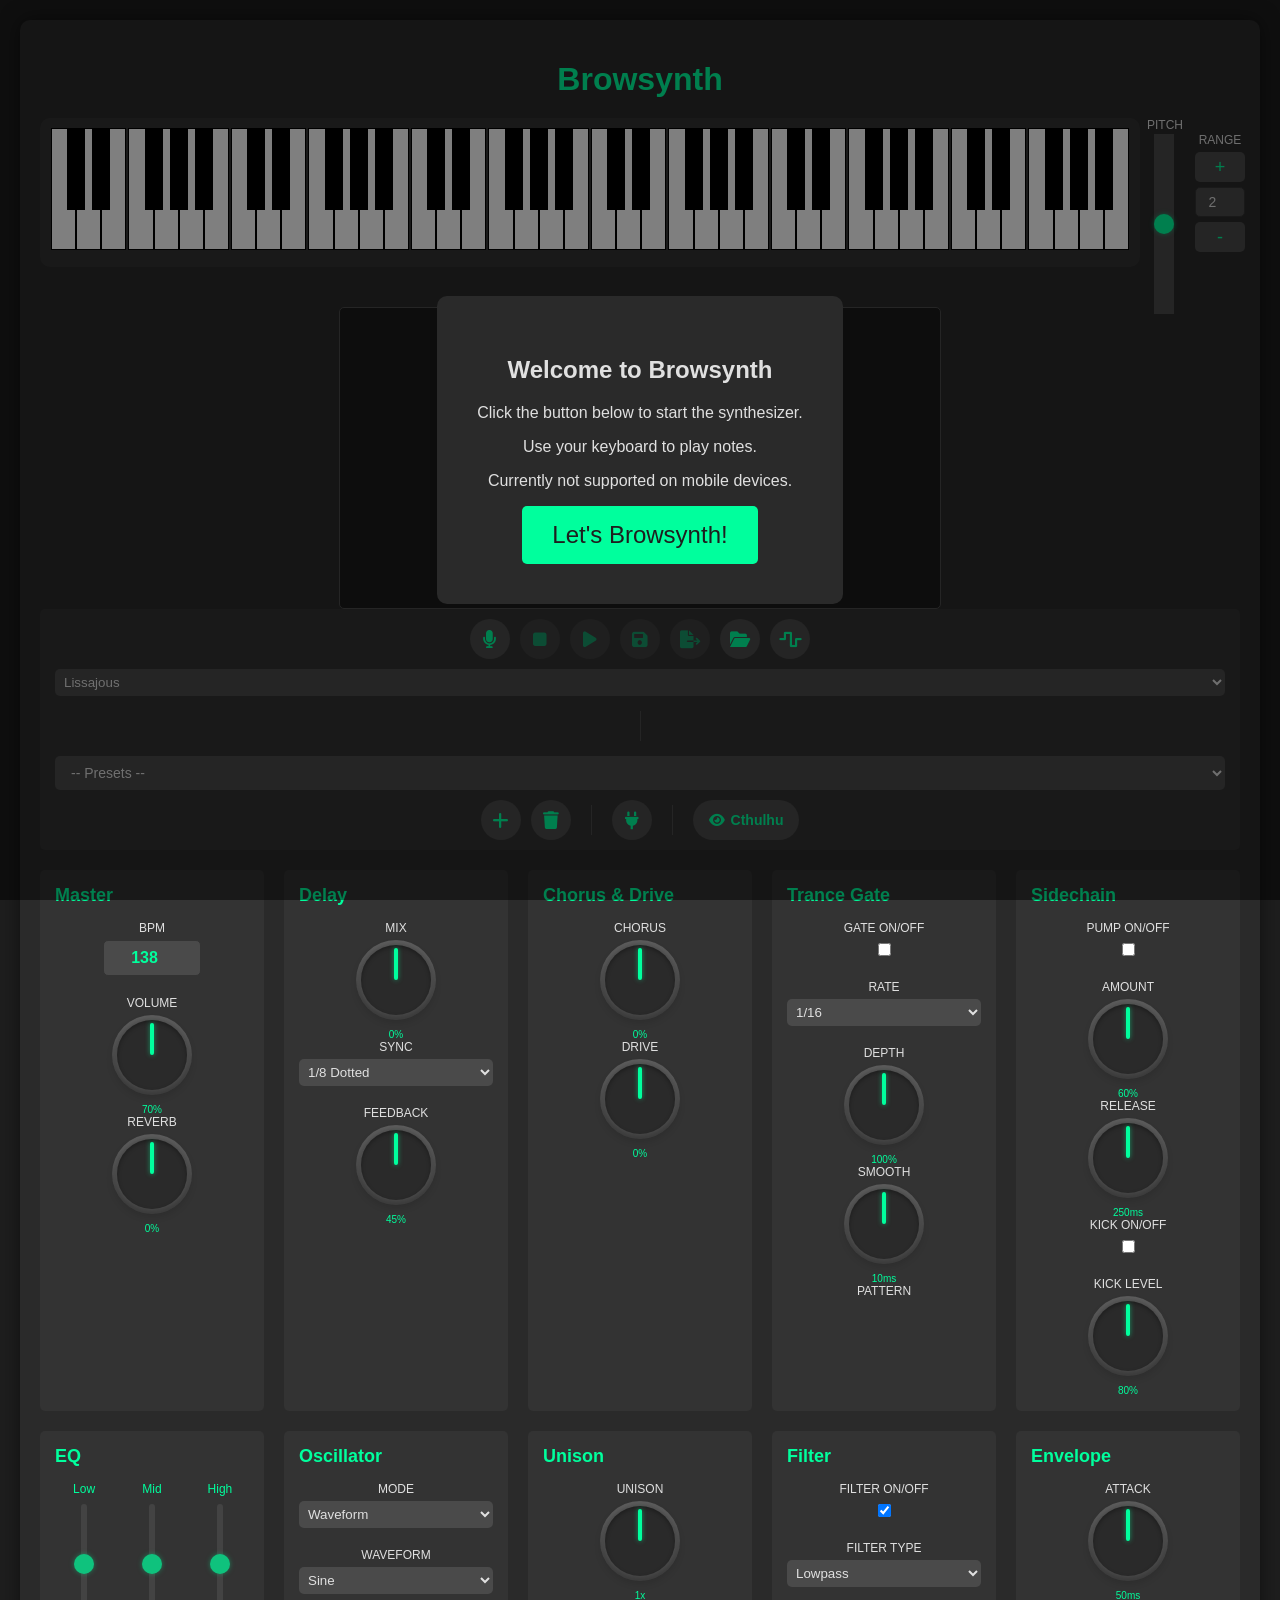
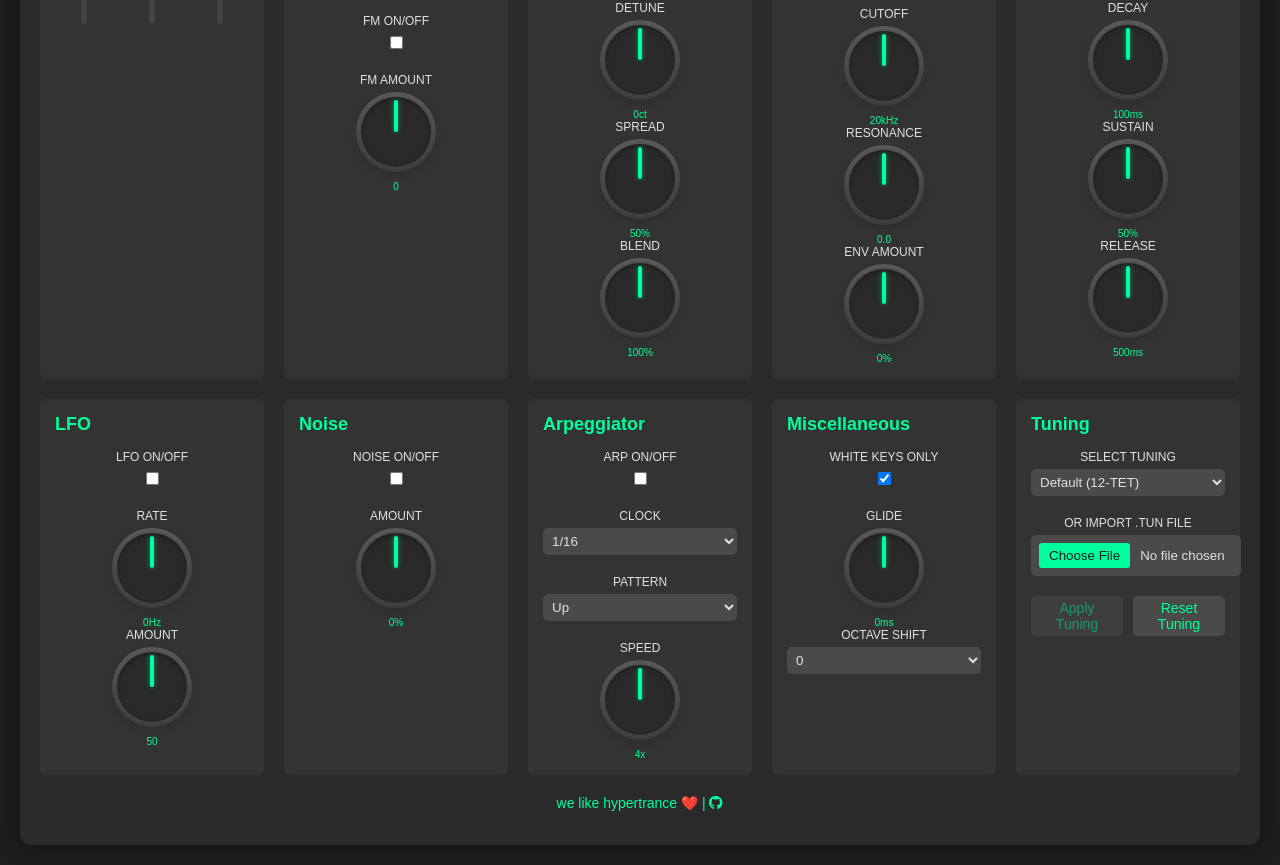
==== index.html @ 675e202a "Remove the HT hypertrance preset bank They didn't land — back to the 15 core presets.  Co-Authored-B" ====
<!DOCTYPE html>
<html lang="en">

<head>
    <meta charset="UTF-8">
    <meta name="viewport" content="width=device-width, initial-scale=1.0, maximum-scale=1.0, user-scalable=no">
    <link rel="stylesheet" href="https://cdnjs.cloudflare.com/ajax/libs/font-awesome/6.0.0/css/all.min.css">
    <link rel="stylesheet" href="style.css">
    <title>Browsynth</title>
</head>

<body>
    <div id="startModal" class="modal">
        <div class="modal-content">
            <h2>Welcome to Browsynth</h2>
            <p>Click the button below to start the synthesizer.</p>
            <p>Use your keyboard to play notes.</p>
            <p>Currently not supported on mobile devices.</p>
            <button id="startButton">Let's Browsynth!</button>
        </div>
    </div>

    <!-- Wavetable Editor Modal -->
    <div id="wavetableModal" class="modal" style="display: none;">
        <div class="wavetable-modal-content">
            <div class="wavetable-header">
                <h2>Wavetable Editor</h2>
                <button id="closeWavetableEditor" class="close-btn"><i class="fas fa-times"></i></button>
            </div>
            <div class="wavetable-main">
                <div class="wavetable-3d-container">
                    <canvas id="wavetable3D"></canvas>
                    <div class="wavetable-3d-controls">
                        <label>Rotate: <input type="range" id="wt3dRotateX" min="-90" max="90" value="-30"></label>
                        <label>Zoom: <input type="range" id="wt3dZoom" min="0.5" max="3" step="0.1" value="1.5"></label>
                    </div>
                </div>
                <div class="wavetable-2d-container">
                    <div class="wavetable-2d-header">
                        <span>Frame: <span id="currentFrameNum">1</span> / <span id="totalFrames">8</span></span>
                        <div class="frame-nav">
                            <button id="prevFrame" class="frame-btn"><i class="fas fa-chevron-left"></i></button>
                            <button id="nextFrame" class="frame-btn"><i class="fas fa-chevron-right"></i></button>
                            <button id="addFrame" class="frame-btn" title="Add Frame"><i class="fas fa-plus"></i></button>
                            <button id="deleteFrame" class="frame-btn" title="Delete Frame"><i class="fas fa-trash"></i></button>
                        </div>
                    </div>
                    <canvas id="wavetable2D"></canvas>
                    <div class="wavetable-tools">
                        <button id="toolDraw" class="tool-btn active" title="Draw"><i class="fas fa-pencil-alt"></i></button>
                        <button id="toolLine" class="tool-btn" title="Line"><i class="fas fa-minus"></i></button>
                        <button id="toolSmooth" class="tool-btn" title="Smooth"><i class="fas fa-water"></i></button>
                        <button id="toolNormalize" class="tool-btn" title="Normalize"><i class="fas fa-expand-arrows-alt"></i></button>
                        <span class="tool-separator"></span>
                        <select id="presetWaveform">
                            <option value="">Load Shape...</option>
                            <option value="sine">Sine</option>
                            <option value="triangle">Triangle</option>
                            <option value="sawtooth">Sawtooth</option>
                            <option value="square">Square</option>
                            <option value="pulse25">Pulse 25%</option>
                            <option value="pulse10">Pulse 10%</option>
                            <option value="random">Random</option>
                            <option value="clear">Clear</option>
                        </select>
                    </div>
                </div>
            </div>
            <div class="wavetable-footer">
                <select id="wavetablePresets">
                    <option value="">Load Wavetable...</option>
                    <option value="basic">Basic Shapes</option>
                    <option value="pwm">PWM Sweep</option>
                    <option value="formant">Formant</option>
                    <option value="digital">Digital</option>
                    <option value="analog">Analog</option>
                    <option value="vocal">Vocal</option>
                </select>
                <button id="applyWavetable" class="apply-btn">Apply</button>
            </div>
        </div>
    </div>
    <!-- Cthulhu Modal: Step Arp -->
    <div id="cthulhuModal" class="modal" style="display: none;">
        <div class="cthulhu-modal-content">
            <div class="cthulhu-header">
                <h2><i class="fa-solid fa-eye"></i> Cthulhu <span class="cthulhu-tagline">step arpeggiator</span></h2>
                <div class="cthulhu-master">
                    <label class="cthulhu-toggle cthulhu-toggle-big">
                        <input type="checkbox" id="cthulhuEnable">
                        <span>On</span>
                    </label>
                    <button id="closeCthulhu" class="close-btn"><i class="fas fa-times"></i></button>
                </div>
            </div>

            <div class="cthulhu-toolbar">
                <label class="cthulhu-toggle">
                    <input type="checkbox" id="cthulhuArpLatch">
                    <span>Latch</span>
                </label>
                <label>BPM
                    <input type="number" id="cthulhuArpBpm" min="40" max="300" value="138" class="cthulhu-num">
                </label>
                <label>Rate
                    <select id="cthulhuArpRate">
                        <option value="1/4">1/4</option>
                        <option value="1/8">1/8</option>
                        <option value="1/16" selected>1/16</option>
                        <option value="1/32">1/32</option>
                        <option value="1/8T">1/8T</option>
                        <option value="1/16T">1/16T</option>
                    </select>
                </label>
                <label>Steps
                    <input type="number" id="cthulhuArpLength" min="1" max="16" value="16" class="cthulhu-num">
                </label>
                <label>Swing <span id="cthulhuArpSwingVal">0%</span>
                    <input type="range" id="cthulhuArpSwing" min="0" max="50" step="1" value="0" class="cthulhu-slider">
                </label>
                <label>Strum <span id="cthulhuArpStrumVal">0ms</span>
                    <input type="range" id="cthulhuArpStrum" min="-150" max="150" step="1" value="0" class="cthulhu-slider">
                </label>
                <span class="cthulhu-toolbar-spacer"></span>
                <div class="cthulhu-held" title="Notes currently in the held chord (what the arp is playing)">
                    <span class="cthulhu-held-label">HELD</span>
                    <span class="cthulhu-held-display" id="cthulhuHeldDisplay">—</span>
                </div>
                <button class="cthulhu-btn cthulhu-pat-btn" data-pat="up">Up</button>
                <button class="cthulhu-btn cthulhu-pat-btn" data-pat="clear">Clear</button>
                <button class="cthulhu-btn cthulhu-btn-warn" id="cthulhuPanic" title="Stop all sound &amp; release everything">Panic</button>
            </div>

            <div class="cthulhu-stage">
                <div class="cthulhu-tone-grid-wrap">
                    <div class="cthulhu-tone-axis" id="cthulhuToneAxis"></div>
                    <div class="cthulhu-tone-grid" id="cthulhuToneGrid"></div>
                </div>
                <div class="cthulhu-step-numbers-row">
                    <span class="cthulhu-param-label">STEP</span>
                    <div class="cthulhu-step-numbers" id="cthulhuStepNumbers"></div>
                </div>
                <div class="cthulhu-param-row">
                    <span class="cthulhu-param-label" title="Octave shift per step (-2..+2). Scroll to change.">OCT</span>
                    <div class="cthulhu-param-cells" id="cthulhuOctRow"></div>
                </div>
                <div class="cthulhu-param-row">
                    <span class="cthulhu-param-label" title="Velocity per step (0..1). Scroll or drag to change.">VEL</span>
                    <div class="cthulhu-param-cells" id="cthulhuVelRow"></div>
                </div>
                <div class="cthulhu-param-row">
                    <span class="cthulhu-param-label" title="Gate length as fraction of the step (5%..100%). Scroll or drag to change.">GATE</span>
                    <div class="cthulhu-param-cells" id="cthulhuGateRow"></div>
                </div>
            </div>

            <div class="cthulhu-help">
                <small>Click cells in the grid to set which chord-tone plays on each step (1 = lowest held note). Click again to remove. Multiple cells in one column = multiple notes at once. Scroll over <kbd>OCT</kbd>/<kbd>VEL</kbd>/<kbd>GATE</kbd> cells to change. <kbd>?</kbd> row plays a random held tone.</small>
            </div>
        </div>
    </div>

    <div id="synth-container">
        <h1>Browsynth</h1>
        <div id="synth-content">
            <div id="piano-and-pitch-bend">
                <div id="piano"></div>
                <div class="pitch-bend-container">
                    <div class="control">
                        <label for="pitchBendWheel">Pitch</label>
                        <div class="vertical-slider-container">
                            <input type="range" id="pitchBendWheel" min="-1" max="1" step="0.01" value="0"
                                class="vertical-slider">
                        </div>
                    </div>
                    <div class="control">
                        <label for="pitchBendRange">Range</label>
                        <div class="range-control">
                            <button id="incrementRange" class="range-button">+</button>
                            <div class="range-value-container">
                                <input type="number" id="pitchBendRange" min="1" max="24" value="2" class="hidden-input"
                                    readonly>
                            </div>
                            <button id="decrementRange" class="range-button">-</button>
                        </div>
                    </div>
                </div>
            </div>
        </div>
        <canvas id="visualizer"></canvas>
        <div id="recorder-controls">
            <button id="recordButton" class="control-button" title="Record">
                <i class="fas fa-microphone"></i>
            </button>
            <button id="stopButton" class="control-button" disabled title="Stop">
                <i class="fas fa-stop"></i>
            </button>
            <button id="playButton" class="control-button" disabled title="Play">
                <i class="fas fa-play"></i>
            </button>
            <button id="saveButton" class="control-button" disabled title="Save">
                <i class="fas fa-save"></i>
            </button>
            <button id="exportWavButton" class="control-button" disabled title="Export WAV">
                <i class="fas fa-file-export"></i>
            </button>
            <button id="loadButton" class="control-button" title="Load">
                <i class="fas fa-folder-open"></i>
            </button>
            <button id="toggleVisualizer" class="control-button" title="Show/Hide Visualizer">
                <i class="fa-solid fa-wave-square"></i>
            </button>
            <select id="visualizerMode" title="Visualizer Mode">
                <option value="lissajous">Lissajous</option>
                <option value="oscilloscope">Oscilloscope</option>
            </select>
            <span class="control-separator"></span>
            <select id="presetSelect" title="Load Preset">
                <option value="">-- Presets --</option>
            </select>
            <button id="savePresetButton" class="control-button" title="Save Preset">
                <i class="fas fa-plus"></i>
            </button>
            <button id="deletePresetButton" class="control-button" title="Delete Preset">
                <i class="fas fa-trash"></i>
            </button>
            <span class="control-separator"></span>
            <button id="midiEnableButton" class="control-button" title="Enable MIDI Input">
                <i class="fas fa-plug"></i>
            </button>
            <span class="control-separator"></span>
            <button id="cthulhuButton" class="control-button cthulhu-trigger-btn" title="Cthulhu (Chord Mode &amp; Step Arp)">
                <i class="fas fa-eye"></i> <span>Cthulhu</span>
            </button>
        </div>
        <div id="controls">
            <div class="control-group">
                <h2>Master</h2>
                <div class="control">
                    <label for="globalBpm">BPM</label>
                    <input type="number" id="globalBpm" min="40" max="300" value="138" class="bpm-input">
                </div>
                <div class="control">
                    <label for="masterVolume">Volume</label>
                    <div class="circular-control" data-unit="%">
                        <input type="range" id="masterVolume" min="0" max="1" step="0.01" value="0.7">
                        <span class="knob-value">70%</span>
                    </div>
                </div>
                <div class="control">
                    <label for="masterReverb">Reverb</label>
                    <div class="circular-control" data-unit="%">
                        <input type="range" id="masterReverb" min="0" max="1" step="0.01" value="0">
                        <span class="knob-value">0%</span>
                    </div>
                </div>
            </div>
            <div class="control-group">
                <h2>Delay</h2>
                <div class="control">
                    <label for="masterDelay">Mix</label>
                    <div class="circular-control" data-unit="%">
                        <input type="range" id="masterDelay" min="0" max="1" step="0.01" value="0">
                        <span class="knob-value">0%</span>
                    </div>
                </div>
                <div class="control">
                    <label for="delayDivision">Sync</label>
                    <select id="delayDivision">
                        <option value="1/4">1/4</option>
                        <option value="1/8">1/8</option>
                        <option value="1/8D" selected>1/8 Dotted</option>
                        <option value="1/8T">1/8 Triplet</option>
                        <option value="1/16">1/16</option>
                        <option value="1/16D">1/16 Dotted</option>
                        <option value="1/16T">1/16 Triplet</option>
                    </select>
                </div>
                <div class="control">
                    <label for="delayFeedback">Feedback</label>
                    <div class="circular-control" data-unit="%">
                        <input type="range" id="delayFeedback" min="0" max="0.85" step="0.01" value="0.45">
                        <span class="knob-value">45%</span>
                    </div>
                </div>
            </div>
            <div class="control-group">
                <h2>Chorus &amp; Drive</h2>
                <div class="control">
                    <label for="chorusAmount">Chorus</label>
                    <div class="circular-control" data-unit="%">
                        <input type="range" id="chorusAmount" min="0" max="1" step="0.01" value="0">
                        <span class="knob-value">0%</span>
                    </div>
                </div>
                <div class="control">
                    <label for="driveAmount">Drive</label>
                    <div class="circular-control" data-unit="%">
                        <input type="range" id="driveAmount" min="0" max="1" step="0.01" value="0">
                        <span class="knob-value">0%</span>
                    </div>
                </div>
            </div>
            <div class="control-group">
                <h2>Trance Gate</h2>
                <div class="control">
                    <label for="gateToggle">Gate On/Off</label>
                    <input type="checkbox" id="gateToggle">
                </div>
                <div class="control">
                    <label for="gateRate">Rate</label>
                    <select id="gateRate">
                        <option value="1/8">1/8</option>
                        <option value="1/16" selected>1/16</option>
                        <option value="1/32">1/32</option>
                    </select>
                </div>
                <div class="control">
                    <label for="gateDepth">Depth</label>
                    <div class="circular-control" data-unit="%">
                        <input type="range" id="gateDepth" min="0" max="1" step="0.01" value="1">
                        <span class="knob-value">100%</span>
                    </div>
                </div>
                <div class="control">
                    <label for="gateSmooth">Smooth</label>
                    <div class="circular-control" data-unit="s" data-format="time">
                        <input type="range" id="gateSmooth" min="0.001" max="0.05" step="0.001" value="0.01">
                        <span class="knob-value">10ms</span>
                    </div>
                </div>
                <div class="control">
                    <label>Pattern</label>
                    <div class="gate-pattern" id="gatePattern"></div>
                </div>
            </div>
            <div class="control-group">
                <h2>Sidechain</h2>
                <div class="control">
                    <label for="sidechainToggle">Pump On/Off</label>
                    <input type="checkbox" id="sidechainToggle">
                </div>
                <div class="control">
                    <label for="sidechainAmount">Amount</label>
                    <div class="circular-control" data-unit="%">
                        <input type="range" id="sidechainAmount" min="0" max="1" step="0.01" value="0.6">
                        <span class="knob-value">60%</span>
                    </div>
                </div>
                <div class="control">
                    <label for="sidechainRelease">Release</label>
                    <div class="circular-control" data-unit="s" data-format="time">
                        <input type="range" id="sidechainRelease" min="0.05" max="0.6" step="0.01" value="0.25">
                        <span class="knob-value">250ms</span>
                    </div>
                </div>
                <div class="control">
                    <label for="kickToggle">Kick On/Off</label>
                    <input type="checkbox" id="kickToggle">
                </div>
                <div class="control">
                    <label for="kickLevel">Kick Level</label>
                    <div class="circular-control" data-unit="%">
                        <input type="range" id="kickLevel" min="0" max="1" step="0.01" value="0.8">
                        <span class="knob-value">80%</span>
                    </div>
                </div>
            </div>
            <div class="control-group eq-group">
                <h2>EQ</h2>
                <div class="eq-controls">
                    <div class="eq-control">
                        <label for="masterLowEQ">Low</label>
                        <input type="range" id="masterLowEQ" min="-12" max="12" step="0.1" value="0" class="eq-slider">
                    </div>
                    <div class="eq-control">
                        <label for="masterMidEQ">Mid</label>
                        <input type="range" id="masterMidEQ" min="-12" max="12" step="0.1" value="0" class="eq-slider">
                    </div>
                    <div class="eq-control">
                        <label for="masterHighEQ">High</label>
                        <input type="range" id="masterHighEQ" min="-12" max="12" step="0.1" value="0" class="eq-slider">
                    </div>
                </div>
            </div>
            <div class="control-group">
                <h2>Oscillator</h2>
                <div class="control">
                    <label for="synthMode">Mode</label>
                    <select id="synthMode">
                        <option value="waveform">Waveform</option>
                        <option value="wavetable">Wavetable</option>
                        <option value="piano">Toy Piano</option>
                    </select>
                </div>
                <div class="control" id="waveformControl">
                    <label for="waveform">Waveform</label>
                    <select id="waveform">
                        <option value="sine">Sine</option>
                        <option value="square">Square</option>
                        <option value="sawtooth">Sawtooth</option>
                        <option value="triangle">Triangle</option>
                    </select>
                </div>
                <div class="control" id="wavetableControls" style="display: none;">
                    <label>Wavetable</label>
                    <button id="openWavetableEditor" class="wavetable-edit-btn">
                        <i class="fas fa-wave-square"></i> Edit
                    </button>
                    <div class="control" style="margin-top: 10px;">
                        <label for="wavetablePosition">Position</label>
                        <div class="circular-control" data-unit="%">
                            <input type="range" id="wavetablePosition" min="0" max="1" step="0.001" value="0">
                            <span class="knob-value">0%</span>
                        </div>
                    </div>
                </div>
                <div class="control">
                    <label for="fmToggle">FM On/Off</label>
                    <input type="checkbox" id="fmToggle">
                </div>
                <div class="control">
                    <label for="fmAmount">FM Amount</label>
                    <div class="circular-control" data-unit="">
                        <input type="range" id="fmAmount" min="0" max="1000" step="1" value="0">
                        <span class="knob-value">0</span>
                    </div>
                </div>
            </div>
            <div class="control-group">
                <h2>Unison</h2>
                <div class="control">
                    <label for="unison">Unison</label>
                    <div class="circular-control" data-unit="x">
                        <input type="range" id="unison" min="1" max="8" step="1" value="1">
                        <span class="knob-value">1x</span>
                    </div>
                </div>
                <div class="control">
                    <label for="detune">Detune</label>
                    <div class="circular-control" data-unit="ct">
                        <input type="range" id="detune" min="0" max="100" step="1" value="0">
                        <span class="knob-value">0ct</span>
                    </div>
                </div>
                <div class="control">
                    <label for="stereoSpread">Spread</label>
                    <div class="circular-control" data-unit="%">
                        <input type="range" id="stereoSpread" min="0" max="1" step="0.01" value="0.5">
                        <span class="knob-value">50%</span>
                    </div>
                </div>
                <div class="control">
                    <label for="unisonBlend">Blend</label>
                    <div class="circular-control" data-unit="%">
                        <input type="range" id="unisonBlend" min="0" max="1" step="0.01" value="1">
                        <span class="knob-value">100%</span>
                    </div>
                </div>
            </div>
            <div class="control-group">
                <h2>Filter</h2>
                <div class="control">
                    <label for="filterToggle">Filter On/Off</label>
                    <input type="checkbox" id="filterToggle" checked>
                </div>
                <div class="control">
                    <label for="filterType">Filter Type</label>
                    <select id="filterType">
                        <option value="lowpass">Lowpass</option>
                        <option value="highpass">Highpass</option>
                        <option value="bandpass">Bandpass</option>
                    </select>
                </div>
                <div class="control">
                    <label for="filterCutoff">Cutoff</label>
                    <div class="circular-control" data-unit="Hz" data-format="freq">
                        <input type="range" id="filterCutoff" min="20" max="20000" step="1" value="20000">
                        <span class="knob-value">20kHz</span>
                    </div>
                </div>
                <div class="control">
                    <label for="filterResonance">Resonance</label>
                    <div class="circular-control" data-unit="">
                        <input type="range" id="filterResonance" min="0" max="20" step="0.1" value="0">
                        <span class="knob-value">0.0</span>
                    </div>
                </div>
                <div class="control">
                    <label for="filterEnvAmount">Env Amount</label>
                    <div class="circular-control" data-unit="%">
                        <input type="range" id="filterEnvAmount" min="0" max="1" step="0.01" value="0">
                        <span class="knob-value">0%</span>
                    </div>
                </div>
            </div>
            <div class="control-group">
                <h2>Envelope</h2>
                <div class="control">
                    <label for="attack">Attack</label>
                    <div class="circular-control" data-unit="s" data-format="time">
                        <input type="range" id="attack" min="0" max="2" step="0.01" value="0.05">
                        <span class="knob-value">50ms</span>
                    </div>
                </div>
                <div class="control">
                    <label for="decay">Decay</label>
                    <div class="circular-control" data-unit="s" data-format="time">
                        <input type="range" id="decay" min="0" max="2" step="0.01" value="0.1">
                        <span class="knob-value">100ms</span>
                    </div>
                </div>
                <div class="control">
                    <label for="sustain">Sustain</label>
                    <div class="circular-control" data-unit="%">
                        <input type="range" id="sustain" min="0" max="1" step="0.01" value="0.5">
                        <span class="knob-value">50%</span>
                    </div>
                </div>
                <div class="control">
                    <label for="release">Release</label>
                    <div class="circular-control" data-unit="s" data-format="time">
                        <input type="range" id="release" min="0" max="5" step="0.01" value="0.5">
                        <span class="knob-value">500ms</span>
                    </div>
                </div>
            </div>
            <div class="control-group">
                <h2>LFO</h2>
                <div class="control">
                    <label for="lfoToggle">LFO On/Off</label>
                    <input type="checkbox" id="lfoToggle">
                </div>
                <div class="control">
                    <label for="lfoRate">Rate</label>
                    <div class="circular-control" data-unit="Hz">
                        <input type="range" id="lfoRate" min="0" max="20" step="0.1" value="0">
                        <span class="knob-value">0Hz</span>
                    </div>
                </div>
                <div class="control">
                    <label for="lfoAmount">Amount</label>
                    <div class="circular-control" data-unit="">
                        <input type="range" id="lfoAmount" min="0" max="1000" step="1" value="50">
                        <span class="knob-value">50</span>
                    </div>
                </div>
            </div>
            <div class="control-group">
                <h2>Noise</h2>
                <div class="control">
                    <label for="noiseToggle">Noise On/Off</label>
                    <input type="checkbox" id="noiseToggle">
                </div>
                <div class="control">
                    <label for="noiseAmount">Amount</label>
                    <div class="circular-control" data-unit="%">
                        <input type="range" id="noiseAmount" min="0" max="1" step="0.01" value="0">
                        <span class="knob-value">0%</span>
                    </div>
                </div>
            </div>
            <div class="control-group">
                <h2>Arpeggiator</h2>
                <div class="control">
                    <label for="arpToggle">Arp On/Off</label>
                    <input type="checkbox" id="arpToggle">
                </div>
                <div class="control">
                    <label for="arpClock">Clock</label>
                    <select id="arpClock">
                        <option value="1">1/1</option>
                        <option value="2">1/2</option>
                        <option value="4">1/4</option>
                        <option value="8">1/8</option>
                        <option value="16" selected>1/16</option>
                        <option value="32">1/32</option>
                        <option value="64">1/64</option>
                    </select>
                </div>
                <div class="control">
                    <label for="arpPattern">Pattern</label>
                    <select id="arpPattern">
                        <option value="up">Up</option>
                        <option value="down">Down</option>
                        <option value="upDown">Up-Down</option>
                        <option value="random">Random</option>
                    </select>
                </div>
                <div class="control">
                    <label for="arpSpeed">Speed</label>
                    <div class="circular-control" data-unit="x">
                        <input type="range" id="arpSpeed" min="1" max="8" step="1" value="4">
                        <span class="knob-value">4x</span>
                    </div>
                </div>
            </div>
            <div class="control-group">
                <h2>Miscellaneous</h2>
                <div class="control">
                    <label for="whiteKeysOnlyToggle">White Keys Only</label>
                    <input type="checkbox" id="whiteKeysOnlyToggle" checked>
                </div>
                <div class="control">
                    <label for="glideTime">Glide</label>
                    <div class="circular-control" data-unit="s" data-format="time">
                        <input type="range" id="glideTime" min="0" max="0.5" step="0.005" value="0">
                        <span class="knob-value">0ms</span>
                    </div>
                </div>
                <div class="control">
                    <label for="octaveShift">Octave Shift</label>
                    <select id="octaveShift">
                        <option value="-1">-1</option>
                        <option value="0" selected>0</option>
                        <option value="1">+1</option>
                    </select>
                </div>
            </div>
            <div class="control-group">
                <h2>Tuning</h2>
                <div class="control">
                    <label for="tuningPreset">Select Tuning</label>
                    <select id="tuningPreset">
                        <option value="">Default (12-TET)</option>
                        <option value="13-tone">13-Tone Scale</option>
                        <option value="17-tone">17-Tone Scale ❤️</option>
                        <option value="24-tone">24-Tone Scale</option>
                    </select>
                </div>
                <div class="control">
                    <label for="tuningFile">Or import .tun file</label>
                    <input type="file" id="tuningFile" accept=".tun">
                </div>
                <div class="control">
                    <div class="tuning-buttons">
                        <button id="applyTuning" class="control-button" disabled>Apply Tuning</button>
                        <button id="resetTuning" class="control-button">Reset Tuning</button>
                    </div>
                </div>
            </div>
        </div>
        <p id="footer">we like <a href="https://hypertrance.eu/" target="_blank"
                rel="noopener noreferrer">hypertrance</a> ❤️ | <a href="https://github.com/yusufgurdogan/browsynth" target="_blank" rel="noopener noreferrer"><i class="fab fa-github"></i></a></p>
    </div>
    <script>
        let loadedTuningContent = null;

        // Synth configuration object
        const SynthConfig = {
            notes: ['C', 'C#', 'D', 'D#', 'E', 'F', 'F#', 'G', 'G#', 'A', 'A#', 'B'],
            whiteNotes: ['C', 'D', 'E', 'F', 'G', 'A', 'B'],
            blackNotes: ['C#', 'D#', 'F#', 'G#', 'A#'],
            keyboardMap: {
                // Existing mappings
                'z': 'C3', 'x': 'D3', 'c': 'E3', 'v': 'F3', 'b': 'G3', 'n': 'A3', 'm': 'B3',
                'q': 'C4', 'w': 'D4', 'e': 'E4', 'r': 'F4', 't': 'G4', 'y': 'A4', 'u': 'B4',
                'i': 'C5', 'o': 'D5', 'p': 'E5', '[': 'F5', ']': 'G5',
                's': 'C#3', 'd': 'D#3', 'g': 'F#3', 'h': 'G#3', 'j': 'A#3',
                '2': 'C#4', '3': 'D#4', '5': 'F#4', '6': 'G#4', '7': 'A#4',
                '9': 'C#5', '0': 'D#5', '=': 'F#5',
                ',': 'C4', '.': 'D4', '/': 'E4',
                'a': 'A3', 'k': 'B3', 'l': 'C4', ';': 'D4', "'": 'E4',
                'ı': 'C5', 'ğ': 'F5', 'ü': 'G5',
                'ö': 'C4', 'ç': 'D4',

                'numpad0': 'G3', 'numpadinsert': 'G3',
                'numpaddelete': 'A3', 'numpad,': 'A3',
                'numpadenter': 'B3',
                'numpad1': 'C4', 'numpadend': 'C4',
                'numpad2': 'D4', 'numpadarrowdown': 'D4',
                'numpad3': 'E4', 'numpadpagedown': 'E4',
                'numpad4': 'F4', 'numpadarrowleft': 'F4',
                'numpad5': 'G4', 'numpadclear': 'G4',
                'numpad6': 'A4', 'numpadarrowright': 'A4',
                'numpad7': 'B4', 'numpadhome': 'B4',
                'numpad8': 'C5', 'numpadarrowup': 'C5',
                'numpad9': 'D5', 'numpadpageup': 'D5',
                'numpad+': 'E5',
                'numpad': 'F5',
                'numpad/': 'G5',
                'numpad*': 'A5', 'numpad-': 'A4',

                'arrowup': 'F3',
                'arrowright': 'E3',
                'arrowdown': 'D3',
                'arrowleft': 'C3'
            },
            whiteKeysOnlyMap: {
                'z': 'C3', 'x': 'D3', 'c': 'E3', 'v': 'F3', 'b': 'G3', 'n': 'A3', 'm': 'B3', ',': 'C4', 'ö': 'C4', '.': 'D4', 'ç': 'D4', '/': 'E4',
                'a': 'C4', 's': 'D4', 'd': 'E4', 'f': 'F4', 'g': 'G4', 'h': 'A4', 'j': 'B4', 'k': 'C5', 'l': 'D5', ';': 'E5', 'ş': 'E5', "'": 'F5', 'i': 'F5',
                'q': 'C5', 'w': 'D5', 'e': 'E5', 'r': 'F5', 't': 'G5', 'y': 'A5', 'u': 'B5', 'ı': 'C6', 'o': 'D6', 'p': 'E6', '[': 'F6', 'ğ': 'F6', ']': 'G6', 'ü': 'G6',
                '1': 'C6', '2': 'D6', '3': 'E6', '4': 'F6', '5': 'G6', '6': 'A6', '7': 'B6', '8': 'C7', '9': 'D7', '0': 'E7', '*': 'F7', '=': 'G7', '-': 'G7',

                'numpad0': 'G3', 'numpadinsert': 'G3',
                'numpaddelete': 'A3', 'numpad,': 'A3',
                'numpadenter': 'B3',
                'numpad1': 'C4', 'numpadend': 'C4',
                'numpad2': 'D4', 'numpadarrowdown': 'D4',
                'numpad3': 'E4', 'numpadpagedown': 'E4',
                'numpad4': 'F4', 'numpadarrowleft': 'F4',
                'numpad5': 'G4', 'numpadclear': 'G4',
                'numpad6': 'A4', 'numpadarrowright': 'A4',
                'numpad7': 'B4', 'numpadhome': 'B4',
                'numpad8': 'C5', 'numpadarrowup': 'C5',
                'numpad9': 'D5', 'numpadpageup': 'D5',
                'numpad+': 'E5',
                'numpad': 'F5',
                'numpad/': 'G5',
                'numpad*': 'A5', 'numpad-': 'A4',

                'arrowup': 'F3',
                'arrowright': 'E3',
                'arrowdown': 'D3',
                'arrowleft': 'C3'
            },
            maxPolyphony: 8,
        };

        function applyOctaveShift(note) {
            const shift = SynthState.octaveShift || 0;
            if (!shift || !note) return note;
            const match = /^([A-G]#?)(-?\d+)$/.exec(note);
            if (!match) return note;
            return match[1] + (parseInt(match[2], 10) + shift);
        }
        // Global tempo — one BPM that the delay, trance gate, sidechain pump,
        // kick and Cthulhu all sync to.
        const Tempo = {
            bpm: 138,
            set(value) {
                let v = parseInt(value, 10);
                if (isNaN(v)) return;
                v = Math.max(40, Math.min(300, v));
                this.bpm = v;
                // Keep both BPM inputs in sync (main panel + Cthulhu modal)
                const g = document.getElementById('globalBpm');
                if (g && parseInt(g.value, 10) !== v) g.value = v;
                const c = document.getElementById('cthulhuArpBpm');
                if (c && parseInt(c.value, 10) !== v) c.value = v;
                if (typeof SynthState !== 'undefined' && SynthState.cthulhu) {
                    SynthState.cthulhu.arp.bpm = v;
                }
                if (Synth.audioContext) Synth.updateDelayTime();
            },
            beatSec() {
                return 60 / this.bpm;
            },
            barSec() {
                return 240 / this.bpm;
            }
        };

        // New Tuning System
        const TuningSystem = {
            frequencies: new Array(128).fill(null),
            isCustomTuning: false,
            // Parse an AnaMark .tun file. When scaleType is given (built-in presets),
            // an equal-tempered scale is generated from the preset's step count;
            // otherwise the file's own cent values are used.
            parseTunFile(content, scaleType) {
                const lines = content.split('\n');
                const frequencies = new Array(128).fill(null);

                // Reference C4 = 261.63 Hz (MIDI note 60)
                const MIDDLE_C = 261.63;
                const C4_INDEX = 60;

                const STEPS_PER_OCTAVE = {
                    '17-tone': 17,
                    '13-tone': 13,
                    '24-tone': 24
                }[scaleType] || 12;

                const STEP_RATIO = Math.pow(2, 1 / STEPS_PER_OCTAVE);

                lines.forEach(line => {
                    line = line.trim();
                    if (!line.startsWith('note ')) return;

                    const parts = line.split('=');
                    if (parts.length !== 2) return;

                    const noteNumber = parseInt(parts[0].replace('note ', ''));
                    const value = parseFloat(parts[1].trim());

                    if (!isNaN(noteNumber) && !isNaN(value) && noteNumber >= 0 && noteNumber < 128) {
                        if (scaleType) {
                            frequencies[noteNumber] = MIDDLE_C * Math.pow(STEP_RATIO, noteNumber - C4_INDEX);
                        } else {
                            // .tun values are absolute cents above MIDI note 0 (~8.1758 Hz)
                            frequencies[noteNumber] = 8.1757989156 * Math.pow(2, value / 1200);
                        }
                    }
                });

                const validCount = frequencies.filter(f => f !== null).length;
                if (validCount === 0) {
                    console.error('No valid frequencies found in tuning file!');
                    return null;
                }

                return frequencies;
            },
            importTuning(frequencies) {
                if (!frequencies || frequencies.every(f => f === null)) {
                    console.error('Invalid frequencies provided to import');
                    return;
                }
                this.frequencies = frequencies;
                this.isCustomTuning = true;
            },
            resetToDefaultTuning() {
                this.frequencies = new Array(128).fill(null);
                this.isCustomTuning = false;
            },

            // Retune all currently-sounding voices to the active tuning
            refreshActiveVoices() {
                if (!Synth.audioContext) return;
                const now = Synth.audioContext.currentTime;
                Object.entries(SynthState.activeVoices).forEach(([note, voice]) => {
                    const frequency = this.noteToFreq(note);
                    voice.oscillators.forEach(osc => {
                        osc.frequency.setValueAtTime(frequency, now);
                    });
                    if (voice.fmOsc) {
                        voice.fmOsc.frequency.setValueAtTime(frequency * 2, now);
                    }
                });
            },

            noteToFreq: function (note) { // Use function keyword to maintain correct 'this' binding
                if (!note) return 0;

                const matches = note.match(/([A-G]#?)(\d+)/);
                if (!matches) {
                    console.error('Invalid note format:', note);
                    return 0;
                }

                const [_, noteName, octaveStr] = matches;
                const octave = parseInt(octaveStr);
                const noteIndex = SynthConfig.notes.indexOf(noteName);
                const midiNote = noteIndex + (octave + 1) * 12;

                if (this.isCustomTuning && this.frequencies[midiNote] !== null) {
                    const customFreq = this.frequencies[midiNote];
                    return customFreq;
                }

                const defaultFreq = 440 * Math.pow(2, (midiNote - 69) / 12);
                return defaultFreq;
            }
        };
        // Synth state
        const SynthState = {
            activeVoices: {},
            activeNotes: new Set(),
            controls: {},
            lastFrequency: null,
            fmEnabled: false,
            lfoEnabled: false,
            noiseEnabled: false,
            whiteKeysOnly: true,
            octaveShift: 0,
            arpeggiator: {
                isOn: false,
                pattern: 'up',
                notes: [],
                intervalId: null
            },
            cthulhu: {
                enabled: false,                   // master on/off — when on, all notes route through the step arp
                pressedByUser: new Set(),         // notes the user is physically holding (source of truth)
                pendingLatchReset: false,         // next keypress (after all released) clears latched heldNotes
                arp: {
                    latch: false,
                    bpm: 138,
                    rate: '1/16',
                    length: 16,
                    swing: 0,                     // 0..0.5
                    strum: 0,                     // ms (negative = down-strum)
                    steps: [],                    // populated in Cthulhu.init; each = { tones:[], octave, velocity, gate }
                    heldNotes: [],                // sorted ascending — derived from pressedByUser (or latched)
                    currentStep: 0,
                    timeoutId: null,
                    activeNotes: new Set()        // currently-sounding arp notes (for cleanup)
                }
            },
            filterEnabled: true,
            filterSettings: {
                type: 'lowpass',
                frequency: 1000,
                Q: 0
            },
            wavetable: {
                position: 0,
                periodicWave: null
            }
        };

        // Wavetable Editor System
        const WavetableEditor = {
            FRAME_SIZE: 2048,
            frames: [],
            currentFrame: 0,
            currentTool: 'draw',
            isDrawing: false,
            lastDrawPoint: null,
            lineEndPoint: null,
            canvas2D: null,
            ctx2D: null,
            canvas3D: null,
            gl: null,
            rotateX: -30,
            rotateY: 30,
            zoom: 1.5,
            isDragging3D: false,
            lastMouseX: 0,
            lastMouseY: 0,

            init() {
                // Initialize with 8 frames of sine waves morphing to saw
                this.frames = [];
                for (let i = 0; i < 8; i++) {
                    const frame = new Float32Array(this.FRAME_SIZE);
                    const morphAmount = i / 7;
                    for (let j = 0; j < this.FRAME_SIZE; j++) {
                        const phase = (j / this.FRAME_SIZE) * Math.PI * 2;
                        // Morph from sine to sawtooth
                        const sine = Math.sin(phase);
                        const saw = 1 - 2 * (j / this.FRAME_SIZE);
                        frame[j] = sine * (1 - morphAmount) + saw * morphAmount;
                    }
                    this.frames.push(frame);
                }

                this.canvas2D = document.getElementById('wavetable2D');
                this.ctx2D = this.canvas2D.getContext('2d');
                this.canvas3D = document.getElementById('wavetable3D');

                this.initWebGL();
                this.setupEventListeners();
                this.updateFrameDisplay();
            },

            initWebGL() {
                this.gl = this.canvas3D.getContext('webgl') || this.canvas3D.getContext('experimental-webgl');
                if (!this.gl) {
                    console.error('WebGL not supported, falling back to 2D');
                    return;
                }

                const gl = this.gl;

                // Vertex shader - handles 3D positioning
                const vsSource = `
                    attribute vec3 aPosition;
                    attribute vec3 aColor;
                    uniform mat4 uModelViewMatrix;
                    uniform mat4 uProjectionMatrix;
                    varying vec3 vColor;
                    void main() {
                        gl_Position = uProjectionMatrix * uModelViewMatrix * vec4(aPosition, 1.0);
                        vColor = aColor;
                    }
                `;

                // Fragment shader - handles coloring
                const fsSource = `
                    precision mediump float;
                    varying vec3 vColor;
                    void main() {
                        gl_FragColor = vec4(vColor, 1.0);
                    }
                `;

                // Compile shaders
                const vertexShader = this.compileShader(gl, gl.VERTEX_SHADER, vsSource);
                const fragmentShader = this.compileShader(gl, gl.FRAGMENT_SHADER, fsSource);

                // Create program
                this.program = gl.createProgram();
                gl.attachShader(this.program, vertexShader);
                gl.attachShader(this.program, fragmentShader);
                gl.linkProgram(this.program);

                if (!gl.getProgramParameter(this.program, gl.LINK_STATUS)) {
                    console.error('Shader program failed:', gl.getProgramInfoLog(this.program));
                    return;
                }

                // Get attribute/uniform locations
                this.attribLocations = {
                    position: gl.getAttribLocation(this.program, 'aPosition'),
                    color: gl.getAttribLocation(this.program, 'aColor')
                };
                this.uniformLocations = {
                    modelViewMatrix: gl.getUniformLocation(this.program, 'uModelViewMatrix'),
                    projectionMatrix: gl.getUniformLocation(this.program, 'uProjectionMatrix')
                };

                gl.enable(gl.DEPTH_TEST);
                gl.enable(gl.BLEND);
                gl.blendFunc(gl.SRC_ALPHA, gl.ONE_MINUS_SRC_ALPHA);
            },

            compileShader(gl, type, source) {
                const shader = gl.createShader(type);
                gl.shaderSource(shader, source);
                gl.compileShader(shader);
                if (!gl.getShaderParameter(shader, gl.COMPILE_STATUS)) {
                    console.error('Shader compile error:', gl.getShaderInfoLog(shader));
                    gl.deleteShader(shader);
                    return null;
                }
                return shader;
            },

            // Matrix math helpers
            createPerspectiveMatrix(fov, aspect, near, far) {
                const f = 1.0 / Math.tan(fov / 2);
                return new Float32Array([
                    f / aspect, 0, 0, 0,
                    0, f, 0, 0,
                    0, 0, (far + near) / (near - far), -1,
                    0, 0, (2 * far * near) / (near - far), 0
                ]);
            },

            createModelViewMatrix() {
                const rx = this.rotateX * Math.PI / 180;
                const ry = this.rotateY * Math.PI / 180;
                const z = -3 / this.zoom;

                // Rotation matrices
                const cosX = Math.cos(rx), sinX = Math.sin(rx);
                const cosY = Math.cos(ry), sinY = Math.sin(ry);

                return new Float32Array([
                    cosY, sinX * sinY, -cosX * sinY, 0,
                    0, cosX, sinX, 0,
                    sinY, -sinX * cosY, cosX * cosY, 0,
                    0, 0, z, 1
                ]);
            },

            render3D() {
                if (!this.gl) return;

                const gl = this.gl;
                const canvas = this.canvas3D;

                // Set canvas size
                canvas.width = canvas.offsetWidth * window.devicePixelRatio;
                canvas.height = canvas.offsetHeight * window.devicePixelRatio;
                gl.viewport(0, 0, canvas.width, canvas.height);

                // Clear
                gl.clearColor(0.1, 0.1, 0.1, 1.0);
                gl.clear(gl.COLOR_BUFFER_BIT | gl.DEPTH_BUFFER_BIT);

                gl.useProgram(this.program);

                // Generate mesh data
                const { positions, colors, indices } = this.generateWavetableMesh();

                // Position buffer
                const positionBuffer = gl.createBuffer();
                gl.bindBuffer(gl.ARRAY_BUFFER, positionBuffer);
                gl.bufferData(gl.ARRAY_BUFFER, new Float32Array(positions), gl.STATIC_DRAW);
                gl.enableVertexAttribArray(this.attribLocations.position);
                gl.vertexAttribPointer(this.attribLocations.position, 3, gl.FLOAT, false, 0, 0);

                // Color buffer
                const colorBuffer = gl.createBuffer();
                gl.bindBuffer(gl.ARRAY_BUFFER, colorBuffer);
                gl.bufferData(gl.ARRAY_BUFFER, new Float32Array(colors), gl.STATIC_DRAW);
                gl.enableVertexAttribArray(this.attribLocations.color);
                gl.vertexAttribPointer(this.attribLocations.color, 3, gl.FLOAT, false, 0, 0);

                // Index buffer
                const indexBuffer = gl.createBuffer();
                gl.bindBuffer(gl.ELEMENT_ARRAY_BUFFER, indexBuffer);
                gl.bufferData(gl.ELEMENT_ARRAY_BUFFER, new Uint16Array(indices), gl.STATIC_DRAW);

                // Set matrices
                const projectionMatrix = this.createPerspectiveMatrix(
                    45 * Math.PI / 180,
                    canvas.width / canvas.height,
                    0.1,
                    100
                );
                const modelViewMatrix = this.createModelViewMatrix();

                gl.uniformMatrix4fv(this.uniformLocations.projectionMatrix, false, projectionMatrix);
                gl.uniformMatrix4fv(this.uniformLocations.modelViewMatrix, false, modelViewMatrix);

                // Draw
                gl.drawElements(gl.TRIANGLES, indices.length, gl.UNSIGNED_SHORT, 0);

                // Draw wireframe on top
                gl.depthFunc(gl.LEQUAL);
                this.renderWireframe(gl, positions);

                // Cleanup
                gl.deleteBuffer(positionBuffer);
                gl.deleteBuffer(colorBuffer);
                gl.deleteBuffer(indexBuffer);
            },

            renderWireframe(gl, positions) {
                // Create line mesh for wireframe effect
                const linePositions = [];
                const lineColors = [];
                const samplesPerFrame = 64;
                const numFrames = this.frames.length;

                // Draw horizontal lines (waveforms)
                for (let f = 0; f < numFrames; f++) {
                    const frame = this.frames[f];
                    const z = (f / (numFrames - 1)) * 2 - 1;
                    const isCurrentFrame = f === this.currentFrame;

                    for (let i = 0; i < samplesPerFrame - 1; i++) {
                        const x1 = (i / (samplesPerFrame - 1)) * 2 - 1;
                        const x2 = ((i + 1) / (samplesPerFrame - 1)) * 2 - 1;
                        const sampleIdx1 = Math.floor((i / samplesPerFrame) * this.FRAME_SIZE);
                        const sampleIdx2 = Math.floor(((i + 1) / samplesPerFrame) * this.FRAME_SIZE);
                        const y1 = frame[sampleIdx1] * 0.5;
                        const y2 = frame[sampleIdx2] * 0.5;

                        linePositions.push(x1, y1, z, x2, y2, z);

                        // Cyan for current frame, gradient for others
                        if (isCurrentFrame) {
                            lineColors.push(0, 1, 0.62, 0, 1, 0.62);
                        } else {
                            const brightness = 0.3 + (f / numFrames) * 0.4;
                            lineColors.push(0, brightness, brightness * 0.62, 0, brightness, brightness * 0.62);
                        }
                    }
                }

                const lineBuffer = gl.createBuffer();
                gl.bindBuffer(gl.ARRAY_BUFFER, lineBuffer);
                gl.bufferData(gl.ARRAY_BUFFER, new Float32Array(linePositions), gl.STATIC_DRAW);
                gl.enableVertexAttribArray(this.attribLocations.position);
                gl.vertexAttribPointer(this.attribLocations.position, 3, gl.FLOAT, false, 0, 0);

                const lineColorBuffer = gl.createBuffer();
                gl.bindBuffer(gl.ARRAY_BUFFER, lineColorBuffer);
                gl.bufferData(gl.ARRAY_BUFFER, new Float32Array(lineColors), gl.STATIC_DRAW);
                gl.enableVertexAttribArray(this.attribLocations.color);
                gl.vertexAttribPointer(this.attribLocations.color, 3, gl.FLOAT, false, 0, 0);

                gl.drawArrays(gl.LINES, 0, linePositions.length / 3);

                gl.deleteBuffer(lineBuffer);
                gl.deleteBuffer(lineColorBuffer);
            },

            generateWavetableMesh() {
                const positions = [];
                const colors = [];
                const indices = [];

                const samplesPerFrame = 64;
                const numFrames = this.frames.length;

                // Generate vertices
                for (let f = 0; f < numFrames; f++) {
                    const frame = this.frames[f];
                    const z = (f / (numFrames - 1)) * 2 - 1;

                    for (let i = 0; i < samplesPerFrame; i++) {
                        const x = (i / (samplesPerFrame - 1)) * 2 - 1;
                        const sampleIdx = Math.floor((i / samplesPerFrame) * this.FRAME_SIZE);
                        const y = frame[sampleIdx] * 0.5;

                        positions.push(x, y, z);

                        // Color based on height and frame position
                        const hue = (f / numFrames) * 0.3; // Cyan to green
                        const brightness = 0.15 + Math.abs(y) * 0.3;
                        colors.push(hue * 0.5, brightness + 0.2, brightness * 0.62 + 0.2);
                    }
                }

                // Generate indices for triangles
                for (let f = 0; f < numFrames - 1; f++) {
                    for (let i = 0; i < samplesPerFrame - 1; i++) {
                        const topLeft = f * samplesPerFrame + i;
                        const topRight = topLeft + 1;
                        const bottomLeft = (f + 1) * samplesPerFrame + i;
                        const bottomRight = bottomLeft + 1;

                        indices.push(topLeft, bottomLeft, topRight);
                        indices.push(topRight, bottomLeft, bottomRight);
                    }
                }

                return { positions, colors, indices };
            },

            render2D() {
                const canvas = this.canvas2D;
                const ctx = this.ctx2D;
                const frame = this.frames[this.currentFrame];

                canvas.width = canvas.offsetWidth * window.devicePixelRatio;
                canvas.height = canvas.offsetHeight * window.devicePixelRatio;
                ctx.scale(window.devicePixelRatio, window.devicePixelRatio);

                const width = canvas.offsetWidth;
                const height = canvas.offsetHeight;

                // Background
                ctx.fillStyle = '#1a1a1a';
                ctx.fillRect(0, 0, width, height);

                // Grid
                ctx.strokeStyle = '#333';
                ctx.lineWidth = 1;
                ctx.beginPath();
                // Vertical lines
                for (let i = 0; i <= 8; i++) {
                    const x = (i / 8) * width;
                    ctx.moveTo(x, 0);
                    ctx.lineTo(x, height);
                }
                // Horizontal lines
                for (let i = 0; i <= 4; i++) {
                    const y = (i / 4) * height;
                    ctx.moveTo(0, y);
                    ctx.lineTo(width, y);
                }
                ctx.stroke();

                // Center line
                ctx.strokeStyle = '#444';
                ctx.lineWidth = 2;
                ctx.beginPath();
                ctx.moveTo(0, height / 2);
                ctx.lineTo(width, height / 2);
                ctx.stroke();

                // Waveform
                ctx.strokeStyle = '#00ff9d';
                ctx.lineWidth = 2;
                ctx.beginPath();

                const samplesPerPixel = this.FRAME_SIZE / width;
                for (let x = 0; x < width; x++) {
                    const sampleIdx = Math.floor(x * samplesPerPixel);
                    const y = height / 2 - frame[sampleIdx] * (height / 2 - 10);
                    if (x === 0) {
                        ctx.moveTo(x, y);
                    } else {
                        ctx.lineTo(x, y);
                    }
                }
                ctx.stroke();

                // Glow effect
                ctx.strokeStyle = 'rgba(0, 255, 157, 0.3)';
                ctx.lineWidth = 6;
                ctx.beginPath();
                for (let x = 0; x < width; x++) {
                    const sampleIdx = Math.floor(x * samplesPerPixel);
                    const y = height / 2 - frame[sampleIdx] * (height / 2 - 10);
                    if (x === 0) {
                        ctx.moveTo(x, y);
                    } else {
                        ctx.lineTo(x, y);
                    }
                }
                ctx.stroke();
            },

            setupEventListeners() {
                // 2D Canvas drawing
                this.canvas2D.addEventListener('mousedown', (e) => this.startDraw(e));
                this.canvas2D.addEventListener('mousemove', (e) => this.draw(e));
                this.canvas2D.addEventListener('mouseup', () => this.endDraw());
                this.canvas2D.addEventListener('mouseleave', () => this.endDraw());

                // 3D Canvas rotation
                this.canvas3D.addEventListener('mousedown', (e) => {
                    this.isDragging3D = true;
                    this.lastMouseX = e.clientX;
                    this.lastMouseY = e.clientY;
                });
                document.addEventListener('mousemove', (e) => {
                    if (this.isDragging3D) {
                        const deltaX = e.clientX - this.lastMouseX;
                        const deltaY = e.clientY - this.lastMouseY;
                        this.rotateY += deltaX * 0.5;
                        this.rotateX += deltaY * 0.5;
                        this.rotateX = Math.max(-90, Math.min(90, this.rotateX));
                        this.lastMouseX = e.clientX;
                        this.lastMouseY = e.clientY;
                        document.getElementById('wt3dRotateX').value = this.rotateX;
                        this.render3D();
                    }
                });
                document.addEventListener('mouseup', () => {
                    this.isDragging3D = false;
                });

                // 3D Controls
                document.getElementById('wt3dRotateX').addEventListener('input', (e) => {
                    this.rotateX = parseFloat(e.target.value);
                    this.render3D();
                });
                document.getElementById('wt3dZoom').addEventListener('input', (e) => {
                    this.zoom = parseFloat(e.target.value);
                    this.render3D();
                });

                // Frame navigation
                document.getElementById('prevFrame').addEventListener('click', () => {
                    this.currentFrame = Math.max(0, this.currentFrame - 1);
                    this.updateFrameDisplay();
                });
                document.getElementById('nextFrame').addEventListener('click', () => {
                    this.currentFrame = Math.min(this.frames.length - 1, this.currentFrame + 1);
                    this.updateFrameDisplay();
                });
                document.getElementById('addFrame').addEventListener('click', () => this.addFrame());
                document.getElementById('deleteFrame').addEventListener('click', () => this.deleteFrame());

                // Tools
                document.querySelectorAll('.tool-btn').forEach(btn => {
                    btn.addEventListener('click', (e) => {
                        document.querySelectorAll('.tool-btn').forEach(b => b.classList.remove('active'));
                        btn.classList.add('active');
                        this.currentTool = btn.id.replace('tool', '').toLowerCase();
                        if (this.currentTool === 'smooth') this.smoothFrame();
                        if (this.currentTool === 'normalize') this.normalizeFrame();
                    });
                });

                // Preset waveforms
                document.getElementById('presetWaveform').addEventListener('change', (e) => {
                    if (e.target.value) {
                        this.loadPresetShape(e.target.value);
                        e.target.value = '';
                    }
                });

                // Wavetable presets
                document.getElementById('wavetablePresets').addEventListener('change', (e) => {
                    if (e.target.value) {
                        this.loadWavetablePreset(e.target.value);
                        e.target.value = '';
                    }
                });

                // Modal controls
                document.getElementById('openWavetableEditor').addEventListener('click', () => this.open());
                document.getElementById('closeWavetableEditor').addEventListener('click', () => this.close());
                document.getElementById('applyWavetable').addEventListener('click', () => this.apply());
            },

            startDraw(e) {
                this.isDrawing = true;
                this.lastDrawPoint = this.getCanvasPoint(e);
                if (this.currentTool === 'draw') {
                    this.drawAt(this.lastDrawPoint);
                }
            },

            draw(e) {
                if (!this.isDrawing) return;
                const point = this.getCanvasPoint(e);

                if (this.currentTool === 'draw') {
                    // Interpolate between last point and current for smooth lines
                    if (this.lastDrawPoint) {
                        this.drawLine(this.lastDrawPoint, point);
                    }
                    this.lastDrawPoint = point;
                } else if (this.currentTool === 'line') {
                    this.lineEndPoint = point;
                    // Preview line
                    this.render2D();
                    const ctx = this.ctx2D;
                    ctx.strokeStyle = 'rgba(0, 255, 157, 0.5)';
                    ctx.lineWidth = 2;
                    ctx.beginPath();
                    const height = this.canvas2D.offsetHeight;
                    const startY = height / 2 - this.lastDrawPoint.value * (height / 2 - 10);
                    const endY = height / 2 - point.value * (height / 2 - 10);
                    ctx.moveTo(this.lastDrawPoint.x * this.canvas2D.offsetWidth, startY);
                    ctx.lineTo(point.x * this.canvas2D.offsetWidth, endY);
                    ctx.stroke();
                }
            },

            endDraw() {
                if (this.isDrawing && this.currentTool === 'line' && this.lastDrawPoint && this.lineEndPoint) {
                    this.drawLine(this.lastDrawPoint, this.lineEndPoint);
                }
                this.isDrawing = false;
                this.lastDrawPoint = null;
                this.lineEndPoint = null;
                this.render2D();
                this.render3D();
            },

            getCanvasPoint(e) {
                const rect = this.canvas2D.getBoundingClientRect();
                const x = (e.clientX - rect.left) / rect.width;
                const y = (e.clientY - rect.top) / rect.height;
                const value = 1 - y * 2; // Map to -1 to 1
                return { x: Math.max(0, Math.min(1, x)), value: Math.max(-1, Math.min(1, value)) };
            },

            drawAt(point) {
                const frame = this.frames[this.currentFrame];
                const sampleIdx = Math.floor(point.x * this.FRAME_SIZE);
                const brushSize = 20;

                for (let i = -brushSize; i <= brushSize; i++) {
                    const idx = sampleIdx + i;
                    if (idx >= 0 && idx < this.FRAME_SIZE) {
                        const distance = Math.abs(i) / brushSize;
                        const influence = 1 - distance * distance;
                        frame[idx] = frame[idx] * (1 - influence) + point.value * influence;
                    }
                }
                this.render2D();
            },

            drawLine(start, end) {
                const frame = this.frames[this.currentFrame];
                const startIdx = Math.floor(start.x * this.FRAME_SIZE);
                const endIdx = Math.floor(end.x * this.FRAME_SIZE);
                const steps = Math.abs(endIdx - startIdx) + 1;

                for (let i = 0; i < steps; i++) {
                    const t = steps === 1 ? 0 : i / (steps - 1);
                    const idx = Math.round(startIdx + (endIdx - startIdx) * t);
                    const value = start.value + (end.value - start.value) * t;

                    if (idx >= 0 && idx < this.FRAME_SIZE) {
                        frame[idx] = value;
                    }
                }
                this.render2D();
            },

            smoothFrame() {
                const frame = this.frames[this.currentFrame];
                const smoothed = new Float32Array(this.FRAME_SIZE);
                const windowSize = 5;

                for (let i = 0; i < this.FRAME_SIZE; i++) {
                    let sum = 0;
                    let count = 0;
                    for (let j = -windowSize; j <= windowSize; j++) {
                        const idx = (i + j + this.FRAME_SIZE) % this.FRAME_SIZE;
                        sum += frame[idx];
                        count++;
                    }
                    smoothed[i] = sum / count;
                }

                this.frames[this.currentFrame] = smoothed;
                this.render2D();
                this.render3D();
            },

            normalizeFrame() {
                const frame = this.frames[this.currentFrame];
                let max = 0;
                for (let i = 0; i < this.FRAME_SIZE; i++) {
                    max = Math.max(max, Math.abs(frame[i]));
                }
                if (max > 0) {
                    for (let i = 0; i < this.FRAME_SIZE; i++) {
                        frame[i] /= max;
                    }
                }
                this.render2D();
                this.render3D();
            },

            addFrame() {
                if (this.frames.length >= 64) return;
                const newFrame = new Float32Array(this.FRAME_SIZE);
                // Copy current frame
                newFrame.set(this.frames[this.currentFrame]);
                this.frames.splice(this.currentFrame + 1, 0, newFrame);
                this.currentFrame++;
                this.updateFrameDisplay();
            },

            deleteFrame() {
                if (this.frames.length <= 1) return;
                this.frames.splice(this.currentFrame, 1);
                this.currentFrame = Math.min(this.currentFrame, this.frames.length - 1);
                this.updateFrameDisplay();
            },

            updateFrameDisplay() {
                document.getElementById('currentFrameNum').textContent = this.currentFrame + 1;
                document.getElementById('totalFrames').textContent = this.frames.length;
                this.render2D();
                this.render3D();
            },

            loadPresetShape(type) {
                const frame = this.frames[this.currentFrame];
                for (let i = 0; i < this.FRAME_SIZE; i++) {
                    const phase = (i / this.FRAME_SIZE) * Math.PI * 2;
                    const t = i / this.FRAME_SIZE;

                    switch (type) {
                        case 'sine':
                            frame[i] = Math.sin(phase);
                            break;
                        case 'triangle':
                            frame[i] = 2 * Math.abs(2 * t - 1) - 1;
                            break;
                        case 'sawtooth':
                            frame[i] = 2 * t - 1;
                            break;
                        case 'square':
                            frame[i] = t < 0.5 ? 1 : -1;
                            break;
                        case 'pulse25':
                            frame[i] = t < 0.25 ? 1 : -1;
                            break;
                        case 'pulse10':
                            frame[i] = t < 0.1 ? 1 : -1;
                            break;
                        case 'random':
                            frame[i] = Math.random() * 2 - 1;
                            break;
                        case 'clear':
                            frame[i] = 0;
                            break;
                    }
                }
                this.render2D();
                this.render3D();
            },

            loadWavetablePreset(type) {
                this.frames = [];
                const numFrames = 8;

                for (let f = 0; f < numFrames; f++) {
                    const frame = new Float32Array(this.FRAME_SIZE);
                    const morph = f / (numFrames - 1);

                    for (let i = 0; i < this.FRAME_SIZE; i++) {
                        const phase = (i / this.FRAME_SIZE) * Math.PI * 2;
                        const t = i / this.FRAME_SIZE;

                        switch (type) {
                            case 'basic':
                                // Sine -> Triangle -> Saw -> Square
                                const sine = Math.sin(phase);
                                const tri = 2 * Math.abs(2 * t - 1) - 1;
                                const saw = 2 * t - 1;
                                const square = t < 0.5 ? 1 : -1;
                                if (morph < 0.33) {
                                    const m = morph / 0.33;
                                    frame[i] = sine * (1 - m) + tri * m;
                                } else if (morph < 0.66) {
                                    const m = (morph - 0.33) / 0.33;
                                    frame[i] = tri * (1 - m) + saw * m;
                                } else {
                                    const m = (morph - 0.66) / 0.34;
                                    frame[i] = saw * (1 - m) + square * m;
                                }
                                break;

                            case 'pwm':
                                // Pulse width modulation
                                const pw = 0.1 + morph * 0.4;
                                frame[i] = t < pw ? 1 : -1;
                                break;

                            case 'formant':
                                // Formant-like harmonics
                                const fundamental = Math.sin(phase);
                                const h2 = Math.sin(phase * 2) * (0.5 - morph * 0.4);
                                const h3 = Math.sin(phase * 3) * (0.3 + morph * 0.4);
                                const h4 = Math.sin(phase * 4) * morph * 0.3;
                                const h5 = Math.sin(phase * 5) * morph * 0.2;
                                frame[i] = (fundamental + h2 + h3 + h4 + h5) / 2;
                                break;

                            case 'digital':
                                // Bit-crushed / digital
                                const bits = 2 + Math.floor(morph * 6);
                                const levels = Math.pow(2, bits);
                                const rawSaw = 2 * t - 1;
                                frame[i] = Math.round(rawSaw * levels) / levels;
                                break;

                            case 'analog':
                                // Soft saturation / analog warmth
                                const rawVal = Math.sin(phase) + Math.sin(phase * 2) * 0.5 * morph;
                                const drive = 1 + morph * 3;
                                frame[i] = Math.tanh(rawVal * drive) / Math.tanh(drive);
                                break;

                            case 'vocal':
                                // Vowel-like formants
                                const f1 = Math.sin(phase);
                                const f2 = Math.sin(phase * (2 + morph * 2)) * 0.5;
                                const f3 = Math.sin(phase * (4 + morph * 4)) * 0.25;
                                frame[i] = (f1 + f2 + f3) / 1.75;
                                break;
                        }
                    }
                    this.frames.push(frame);
                }

                this.currentFrame = 0;
                this.updateFrameDisplay();
            },

            open() {
                document.getElementById('wavetableModal').style.display = 'flex';
                setTimeout(() => {
                    this.render2D();
                    this.render3D();
                }, 50);
            },

            close() {
                document.getElementById('wavetableModal').style.display = 'none';
            },

            apply() {
                this.updatePeriodicWave();
                this.close();
            },

            updatePeriodicWave() {
                if (!Synth.audioContext || this.frames.length === 0) return;

                const position = SynthState.wavetable.position;
                const frameIdx = position * (this.frames.length - 1);
                const lowerIdx = Math.floor(frameIdx);
                const upperIdx = Math.min(lowerIdx + 1, this.frames.length - 1);
                const blend = frameIdx - lowerIdx;

                // Interpolate between frames
                const interpolated = new Float32Array(this.FRAME_SIZE);
                for (let i = 0; i < this.FRAME_SIZE; i++) {
                    interpolated[i] = this.frames[lowerIdx][i] * (1 - blend) + this.frames[upperIdx][i] * blend;
                }

                // FFT to get harmonics for PeriodicWave
                const real = new Float32Array(this.FRAME_SIZE / 2);
                const imag = new Float32Array(this.FRAME_SIZE / 2);

                // Simple DFT for harmonics (first 256 harmonics)
                const numHarmonics = Math.min(256, this.FRAME_SIZE / 2);
                for (let k = 0; k < numHarmonics; k++) {
                    let realSum = 0, imagSum = 0;
                    for (let n = 0; n < this.FRAME_SIZE; n++) {
                        const angle = -2 * Math.PI * k * n / this.FRAME_SIZE;
                        realSum += interpolated[n] * Math.cos(angle);
                        imagSum += interpolated[n] * Math.sin(angle);
                    }
                    real[k] = realSum / this.FRAME_SIZE;
                    imag[k] = imagSum / this.FRAME_SIZE;
                }

                real[0] = 0; // Remove DC offset

                try {
                    SynthState.wavetable.periodicWave = Synth.audioContext.createPeriodicWave(real, imag, { disableNormalization: false });
                } catch (e) {
                    console.error('Failed to create PeriodicWave:', e);
                }
            }
        };

        // Utility functions
        const Util = {
            createNoiseBuffer() {
                if (!Synth.audioContext) return null;
                const bufferSize = Synth.audioContext.sampleRate;
                const buffer = Synth.audioContext.createBuffer(1, bufferSize, Synth.audioContext.sampleRate);
                const output = buffer.getChannelData(0);
                for (let i = 0; i < bufferSize; i++) {
                    output[i] = Math.random() * 2 - 1;
                }
                return buffer;
            },
            formatValue(value, unit, format) {
                const num = parseFloat(value);
                if (format === 'freq') {
                    // Convert linear slider value to logarithmic frequency for display
                    const minFreq = 20, maxFreq = 20000;
                    const normalized = (num - minFreq) / (maxFreq - minFreq);
                    const freq = minFreq * Math.pow(maxFreq / minFreq, normalized);
                    if (freq >= 1000) return (freq / 1000).toFixed(1) + 'kHz';
                    return Math.round(freq) + 'Hz';
                }
                if (format === 'time') {
                    if (num < 1) return Math.round(num * 1000) + 'ms';
                    return num.toFixed(2) + 's';
                }
                if (unit === '%') {
                    return Math.round(num * 100) + '%';
                }
                if (unit === 'x') {
                    return Math.round(num) + 'x';
                }
                if (unit === 'ct') {
                    return Math.round(num) + 'ct';
                }
                if (unit === 'Hz') {
                    return num.toFixed(1) + 'Hz';
                }
                // Default: show number with appropriate precision
                if (Number.isInteger(num)) return num.toString() + unit;
                return num.toFixed(1) + unit;
            }
        };

        // Preset Manager
        const PresetManager = {
            STORAGE_KEY: 'browsynth_presets',

            getPresets() {
                try {
                    const stored = localStorage.getItem(this.STORAGE_KEY);
                    return stored ? JSON.parse(stored) : {};
                } catch (e) {
                    console.error('Error loading presets:', e);
                    return {};
                }
            },

            savePreset(name, settings) {
                const presets = this.getPresets();
                presets[name] = settings;
                try {
                    localStorage.setItem(this.STORAGE_KEY, JSON.stringify(presets));
                    return true;
                } catch (e) {
                    console.error('Error saving preset:', e);
                    return false;
                }
            },

            deletePreset(name) {
                const presets = this.getPresets();
                delete presets[name];
                try {
                    localStorage.setItem(this.STORAGE_KEY, JSON.stringify(presets));
                    return true;
                } catch (e) {
                    console.error('Error deleting preset:', e);
                    return false;
                }
            },

            loadPreset(name) {
                const presets = this.getPresets();
                return presets[name] || null;
            },

            updatePresetSelect() {
                const select = document.getElementById('presetSelect');
                if (!select) return;

                // Clear existing options except the first one
                while (select.options.length > 1) {
                    select.remove(1);
                }

                // Add factory presets
                const factoryPresets = this.getFactoryPresets();
                if (Object.keys(factoryPresets).length > 0) {
                    const factoryGroup = document.createElement('optgroup');
                    factoryGroup.label = 'Factory';
                    Object.keys(factoryPresets).forEach(name => {
                        const option = document.createElement('option');
                        option.value = 'factory:' + name;
                        option.textContent = name;
                        factoryGroup.appendChild(option);
                    });
                    select.appendChild(factoryGroup);
                }

                // Add user presets
                const userPresets = this.getPresets();
                if (Object.keys(userPresets).length > 0) {
                    const userGroup = document.createElement('optgroup');
                    userGroup.label = 'User';
                    Object.keys(userPresets).sort().forEach(name => {
                        const option = document.createElement('option');
                        option.value = 'user:' + name;
                        option.textContent = name;
                        userGroup.appendChild(option);
                    });
                    select.appendChild(userGroup);
                }
            },

            getFactoryPresets() {
                // Every preset carries the full parameter set so switching presets
                // always produces a deterministic sound (nothing "sticks" from the
                // previous patch).
                const base = {
                    synthMode: 'waveform', waveform: 'sine', unison: '1', detune: '0',
                    stereoSpread: '0.5', unisonBlend: '1', glideTime: '0',
                    fmToggle: false, fmAmount: '0', filterToggle: true, filterType: 'lowpass',
                    filterCutoff: '20000', filterResonance: '0', filterEnvAmount: '0',
                    attack: '0.05', decay: '0.1', sustain: '0.5', release: '0.5',
                    lfoToggle: false, lfoRate: '0', lfoAmount: '50',
                    noiseToggle: false, noiseAmount: '0',
                    masterVolume: '0.7', masterReverb: '0', masterDelay: '0',
                    globalBpm: '138', delayDivision: '1/8D', delayFeedback: '0.45',
                    chorusAmount: '0', driveAmount: '0',
                    gateToggle: false, gateRate: '1/16', gateDepth: '1', gateSmooth: '0.01',
                    sidechainToggle: false, sidechainAmount: '0.6', sidechainRelease: '0.25',
                    kickToggle: false, kickLevel: '0.8',
                    masterLowEQ: '0', masterMidEQ: '0', masterHighEQ: '0',
                    __cthulhu: { enabled: false }
                };
                const p = (overrides) => Object.assign({}, base, overrides);

                return {
                    'Init': p({}),
                    'Warm Pad': p({
                        waveform: 'sawtooth', unison: '4', detune: '25',
                        filterCutoff: '2000', filterResonance: '2', filterEnvAmount: '0.3',
                        attack: '0.8', decay: '0.5', sustain: '0.7', release: '1.5',
                        lfoToggle: true, lfoRate: '0.5', lfoAmount: '200',
                        masterVolume: '0.6', masterReverb: '0.4', masterDelay: '0.2',
                        globalBpm: '120',
                        masterLowEQ: '2', masterHighEQ: '-2'
                    }),
                    'Bright Lead': p({
                        waveform: 'square', unison: '2', detune: '10',
                        filterCutoff: '8000', filterResonance: '5', filterEnvAmount: '0.5',
                        attack: '0.01', decay: '0.2', sustain: '0.6', release: '0.3',
                        masterVolume: '0.5', masterReverb: '0.1', masterDelay: '0.15',
                        globalBpm: '120',
                        masterMidEQ: '3', masterHighEQ: '2'
                    }),
                    'Deep Bass': p({
                        waveform: 'sawtooth',
                        filterCutoff: '7850', filterResonance: '3', filterEnvAmount: '0.4',
                        attack: '0.005', decay: '0.25', sustain: '0.5', release: '0.15',
                        masterVolume: '0.65', driveAmount: '0.25',
                        globalBpm: '120',
                        masterLowEQ: '4', masterMidEQ: '-1', masterHighEQ: '-3'
                    }),
                    'Pluck': p({
                        waveform: 'triangle', unison: '2', detune: '5',
                        filterCutoff: '10690', filterResonance: '3', filterEnvAmount: '0.8',
                        attack: '0.001', decay: '0.4', sustain: '0', release: '0.3',
                        masterVolume: '0.6', masterReverb: '0.25', masterDelay: '0.15',
                        delayFeedback: '0.35',
                        globalBpm: '120'
                    }),
                    'FM Bell': p({
                        fmToggle: true, fmAmount: '400',
                        filterCutoff: '10000',
                        attack: '0.001', decay: '1.5', sustain: '0', release: '2',
                        masterVolume: '0.5', masterReverb: '0.5', masterDelay: '0.2',
                        globalBpm: '120',
                        masterHighEQ: '4'
                    }),
                    'Noise Sweep': p({
                        waveform: 'sawtooth', unison: '3', detune: '30',
                        filterCutoff: '1000', filterResonance: '10', filterEnvAmount: '0.7',
                        attack: '0.5', decay: '1', sustain: '0.5', release: '1',
                        lfoToggle: true, lfoRate: '2', lfoAmount: '500',
                        noiseToggle: true, noiseAmount: '0.15',
                        masterVolume: '0.5', masterReverb: '0.6', masterDelay: '0.4',
                        globalBpm: '120'
                    }),
                    'Better Off Alone': p({
                        waveform: 'sawtooth', unison: '7',
                        filterType: 'highpass', filterCutoff: '300', filterResonance: '1',
                        attack: '0', decay: '0.1', sustain: '1', release: '0.02',
                        masterVolume: '0.5', masterReverb: '0.2', masterDelay: '0.08',
                        globalBpm: '137',
                        masterLowEQ: '-4', masterMidEQ: '2', masterHighEQ: '3'
                    }),
                    'Supersaw Anthem Lead': p({
                        waveform: 'sawtooth', unison: '7', detune: '35',
                        stereoSpread: '0.9', unisonBlend: '0.85',
                        filterCutoff: '17350', filterResonance: '1', filterEnvAmount: '0.15',
                        attack: '0.01', decay: '0.3', sustain: '0.8', release: '0.4',
                        masterVolume: '0.38', masterReverb: '0.35', masterDelay: '0.18',
                        delayDivision: '1/8D', delayFeedback: '0.4',
                        chorusAmount: '0.25', driveAmount: '0.15',
                        masterLowEQ: '-1', masterMidEQ: '1', masterHighEQ: '2.5'
                    }),
                    'Gated Pad': p({
                        waveform: 'sawtooth', unison: '6', detune: '28',
                        stereoSpread: '0.8',
                        filterCutoff: '16000', filterResonance: '1',
                        attack: '0.4', decay: '0.5', sustain: '0.8', release: '1.2',
                        masterVolume: '0.55', masterReverb: '0.45', masterDelay: '0.2',
                        chorusAmount: '0.35',
                        gateToggle: true, gateRate: '1/16', gateDepth: '1', gateSmooth: '0.012',
                        __gate: { pattern: [1, 0, 1, 1, 0, 1, 0, 1, 1, 0, 1, 0, 1, 1, 0, 1] }
                    }),
                    'Trance Pluck': p({
                        waveform: 'sawtooth', unison: '3', detune: '12',
                        stereoSpread: '0.6',
                        filterCutoff: '9860', filterResonance: '4', filterEnvAmount: '0.8',
                        attack: '0.001', decay: '0.28', sustain: '0', release: '0.25',
                        masterVolume: '0.6', masterReverb: '0.3', masterDelay: '0.22',
                        delayDivision: '1/8D', delayFeedback: '0.4'
                    }),
                    'Acid 303': p({
                        waveform: 'sawtooth', glideTime: '0.08',
                        filterCutoff: '8690', filterResonance: '9', filterEnvAmount: '0.6',
                        attack: '0.001', decay: '0.18', sustain: '0.1', release: '0.1',
                        masterVolume: '0.4', masterReverb: '0.1', masterDelay: '0.15',
                        globalBpm: '140', delayDivision: '1/16', delayFeedback: '0.35',
                        driveAmount: '0.25'
                    }),
                    'Uplifting Arp': p({
                        waveform: 'sawtooth', unison: '2', detune: '10',
                        filterCutoff: '13340', filterResonance: '2', filterEnvAmount: '0.5',
                        attack: '0.001', decay: '0.2', sustain: '0.2', release: '0.15',
                        masterVolume: '0.55', masterReverb: '0.35', masterDelay: '0.4',
                        delayDivision: '1/8D', delayFeedback: '0.55',
                        sidechainToggle: true, kickToggle: true,
                        __cthulhu: {
                            enabled: true,
                            arp: {
                                latch: false, bpm: 138, rate: '1/16', length: 16, swing: 0, strum: 0,
                                // Rolling up-down contour through the held chord;
                                // tones past the chord size wrap into the next octave
                                steps: [
                                    { tones: [1], octave: 0, velocity: 1, gate: 0.65 },
                                    { tones: [2], octave: 0, velocity: 0.75, gate: 0.5 },
                                    { tones: [3], octave: 0, velocity: 0.85, gate: 0.5 },
                                    { tones: [4], octave: 0, velocity: 0.75, gate: 0.5 },
                                    { tones: [3], octave: 0, velocity: 1, gate: 0.65 },
                                    { tones: [2], octave: 0, velocity: 0.75, gate: 0.5 },
                                    { tones: [1], octave: 0, velocity: 0.85, gate: 0.5 },
                                    { tones: [2], octave: 0, velocity: 0.75, gate: 0.5 },
                                    { tones: [3], octave: 0, velocity: 1, gate: 0.65 },
                                    { tones: [4], octave: 0, velocity: 0.75, gate: 0.5 },
                                    { tones: [5], octave: 0, velocity: 0.85, gate: 0.5 },
                                    { tones: [4], octave: 0, velocity: 0.75, gate: 0.5 },
                                    { tones: [3], octave: 0, velocity: 1, gate: 0.65 },
                                    { tones: [2], octave: 0, velocity: 0.75, gate: 0.5 },
                                    { tones: [1], octave: 0, velocity: 0.85, gate: 0.5 },
                                    { tones: [3], octave: 0, velocity: 0.75, gate: 0.5 }
                                ]
                            }
                        }
                    }),
                    'Psy Offbeat Bass': p({
                        waveform: 'sawtooth',
                        filterCutoff: '7300', filterResonance: '2', filterEnvAmount: '0.3',
                        attack: '0.001', decay: '0.12', sustain: '0.85', release: '0.06',
                        masterVolume: '0.55', masterReverb: '0.05',
                        globalBpm: '145', driveAmount: '0.35',
                        sidechainToggle: true, sidechainAmount: '0.95', sidechainRelease: '0.22',
                        kickToggle: true,
                        masterLowEQ: '4', masterHighEQ: '-2'
                    }),
                    'Hoover': p({
                        waveform: 'sawtooth', unison: '8', detune: '60',
                        stereoSpread: '1',
                        filterCutoff: '14510', filterResonance: '3', filterEnvAmount: '0.2',
                        attack: '0.01', decay: '0.4', sustain: '0.9', release: '0.5',
                        lfoToggle: true, lfoRate: '5.5', lfoAmount: '300',
                        masterVolume: '0.45', masterReverb: '0.25', masterDelay: '0.15',
                        globalBpm: '140', delayDivision: '1/8',
                        chorusAmount: '0.5', driveAmount: '0.35'
                    })
                };
            },

            getCurrentSettings() {
                const settings = {};
                const controlIds = [
                    'synthMode', 'waveform', 'unison', 'detune', 'fmAmount',
                    'stereoSpread', 'unisonBlend', 'glideTime',
                    'filterType', 'filterCutoff', 'filterResonance', 'filterEnvAmount',
                    'attack', 'decay', 'sustain', 'release',
                    'lfoRate', 'lfoAmount', 'noiseAmount',
                    'masterVolume', 'masterReverb', 'masterDelay',
                    'globalBpm', 'delayDivision', 'delayFeedback',
                    'chorusAmount', 'driveAmount',
                    'gateRate', 'gateDepth', 'gateSmooth',
                    'sidechainAmount', 'sidechainRelease', 'kickLevel',
                    'masterLowEQ', 'masterMidEQ', 'masterHighEQ'
                ];
                const checkboxIds = ['fmToggle', 'filterToggle', 'lfoToggle', 'noiseToggle',
                    'gateToggle', 'sidechainToggle', 'kickToggle'];

                controlIds.forEach(id => {
                    const el = document.getElementById(id);
                    if (el) settings[id] = el.value;
                });

                checkboxIds.forEach(id => {
                    const el = document.getElementById(id);
                    if (el) settings[id] = el.checked;
                });

                // Snapshot Cthulhu state alongside other settings
                if (typeof Cthulhu !== 'undefined' && Cthulhu.snapshot) {
                    settings.__cthulhu = Cthulhu.snapshot();
                }

                // Snapshot the trance gate pattern
                if (typeof TranceGate !== 'undefined' && TranceGate.snapshot) {
                    settings.__gate = TranceGate.snapshot();
                }

                return settings;
            },

            applySettings(settings) {
                if (!settings) return;

                Object.entries(settings).forEach(([key, value]) => {
                    if (key === '__cthulhu' || key === '__gate') return; // handled below
                    const el = document.getElementById(key);
                    if (!el) return;

                    if (el.type === 'checkbox') {
                        el.checked = value;
                        el.dispatchEvent(new Event('change'));
                    } else {
                        el.value = value;
                        // Selects listen for 'change', sliders for 'input'
                        el.dispatchEvent(new Event(el.tagName === 'SELECT' ? 'change' : 'input'));
                    }
                });

                // Restore Cthulhu state if present
                if (settings.__cthulhu && typeof Cthulhu !== 'undefined' && Cthulhu.restore) {
                    Cthulhu.restore(settings.__cthulhu);
                }

                // Restore the trance gate pattern if present
                if (settings.__gate && typeof TranceGate !== 'undefined' && TranceGate.restore) {
                    TranceGate.restore(settings.__gate);
                }

                // Update all knob displays
                if (typeof UI !== 'undefined' && UI.updateCircularControls) {
                    UI.updateCircularControls();
                }
            }
        };

        // MIDI Handler
        const MIDIHandler = {
            midiAccess: null,
            inputs: [],
            enabled: false,

            async init() {
                if (this.enabled) return true; // Already initialized

                if (!navigator.requestMIDIAccess) {
                    console.log('Web MIDI API not supported');
                    this.updateButton('unsupported');
                    return false;
                }

                try {
                    this.midiAccess = await navigator.requestMIDIAccess();
                    this.midiAccess.onstatechange = (e) => this.onStateChange(e);
                    this.connectInputs();
                    this.enabled = true;
                    return true;
                } catch (err) {
                    console.error('MIDI access denied:', err);
                    this.updateButton('denied');
                    return false;
                }
            },

            connectInputs() {
                this.inputs = [];
                for (const input of this.midiAccess.inputs.values()) {
                    input.onmidimessage = (e) => this.onMessage(e);
                    this.inputs.push(input);
                    console.log('MIDI input connected:', input.name);
                }
                this.updateButton(this.inputs.length > 0 ? 'connected' : 'disconnected');
            },

            onStateChange(e) {
                console.log('MIDI state change:', e.port.name, e.port.state);
                this.connectInputs();
            },

            onMessage(e) {
                const [status, note, velocity] = e.data;
                const command = status >> 4;

                // Note On
                if (command === 9 && velocity > 0) {
                    const noteName = applyOctaveShift(this.midiNoteToName(note));
                    if (noteName) Voice.play(noteName);
                }
                // Note Off (or Note On with velocity 0)
                else if (command === 8 || (command === 9 && velocity === 0)) {
                    const noteName = applyOctaveShift(this.midiNoteToName(note));
                    if (noteName) Voice.release(noteName);
                }
                // Pitch Bend
                else if (command === 14) {
                    const bend = ((velocity << 7) | note) / 8192 - 1; // -1 to 1
                    if (SynthState.controls.pitchBendWheel) {
                        SynthState.controls.pitchBendWheel.value = bend;
                        Synth.updatePitchBend(bend);
                    }
                }
                // Control Change
                else if (command === 11) {
                    this.handleCC(note, velocity);
                }
            },

            handleCC(cc, value) {
                const normalized = value / 127;

                // Common CC mappings
                const minFreq = 20, maxFreq = 20000;
                switch (cc) {
                    case 1: // Mod wheel -> Filter cutoff
                        if (SynthState.controls.filterCutoff) {
                            // Map normalized MIDI to slider range (slider is linear, conversion happens in updateParams)
                            const sliderValue = minFreq + normalized * (maxFreq - minFreq);
                            SynthState.controls.filterCutoff.value = sliderValue;
                            Synth.updateParams('filterCutoff');
                        }
                        break;
                    case 7: // Volume
                        if (SynthState.controls.masterVolume) {
                            SynthState.controls.masterVolume.value = normalized;
                            Synth.updateParams('masterVolume');
                        }
                        break;
                    case 74: // Filter cutoff (common mapping)
                        if (SynthState.controls.filterCutoff) {
                            const sliderValue = minFreq + normalized * (maxFreq - minFreq);
                            SynthState.controls.filterCutoff.value = sliderValue;
                            Synth.updateParams('filterCutoff');
                        }
                        break;
                    case 71: // Resonance
                        if (SynthState.controls.filterResonance) {
                            SynthState.controls.filterResonance.value = normalized * 20;
                            Synth.updateParams('filterResonance');
                        }
                        break;
                    case 91: // Reverb
                        if (SynthState.controls.masterReverb) {
                            SynthState.controls.masterReverb.value = normalized;
                            Synth.updateParams('masterReverb');
                        }
                        break;
                }

                // Update UI
                UI.updateCircularControls();
            },

            midiNoteToName(midiNote) {
                const notes = ['C', 'C#', 'D', 'D#', 'E', 'F', 'F#', 'G', 'G#', 'A', 'A#', 'B'];
                const octave = Math.floor(midiNote / 12) - 1;
                const note = notes[midiNote % 12];
                return note + octave;
            },

            updateButton(status) {
                const btn = document.getElementById('midiEnableButton');
                if (!btn) return;

                // Remove all status classes
                btn.classList.remove('midi-connected', 'midi-disconnected', 'midi-denied', 'midi-unsupported');

                switch (status) {
                    case 'connected':
                        btn.classList.add('midi-connected');
                        btn.title = 'MIDI Connected: ' + this.inputs.map(i => i.name).join(', ');
                        break;
                    case 'disconnected':
                        btn.classList.add('midi-disconnected');
                        btn.title = 'MIDI enabled - No devices connected';
                        break;
                    case 'denied':
                        btn.classList.add('midi-denied');
                        btn.title = 'MIDI access denied - Click to retry';
                        break;
                    case 'unsupported':
                        btn.classList.add('midi-unsupported');
                        btn.title = 'Web MIDI not supported in this browser';
                        btn.disabled = true;
                        break;
                    default:
                        btn.title = 'Click to enable MIDI input';
                }
            }
        };

        // Synth voice creation and management
        const Voice = {
            create(note) {
                if (!Synth.audioContext) return null;

                // Check synth mode and create appropriate voice
                const synthMode = SynthState.controls.synthMode.value;
                if (synthMode === 'piano') {
                    return StringVoice.create(note);
                }
                const frequency = TuningSystem.noteToFreq(note); // Call directly on TuningSystem
                const now = Synth.audioContext.currentTime;

                const oscillators = [];
                const unisonChains = []; // per-oscillator gain (blend) + panner (spread)
                const unisonCount = parseInt(SynthState.controls.unison.value) || 1;
                const detune = parseFloat(SynthState.controls.detune.value) || 0;
                const spread = SynthState.controls.stereoSpread ? parseFloat(SynthState.controls.stereoSpread.value) : 0;
                const blend = SynthState.controls.unisonBlend ? parseFloat(SynthState.controls.unisonBlend.value) : 1;
                const glideTime = SynthState.controls.glideTime ? parseFloat(SynthState.controls.glideTime.value) : 0;
                const glideFrom = (glideTime > 0.001 && SynthState.lastFrequency &&
                    Math.abs(SynthState.lastFrequency - frequency) > 0.01) ? SynthState.lastFrequency : null;
                const isWavetable = synthMode === 'wavetable' && SynthState.wavetable.periodicWave;

                for (let i = 0; i < unisonCount; i++) {
                    const osc = Synth.audioContext.createOscillator();
                    if (isWavetable) {
                        osc.setPeriodicWave(SynthState.wavetable.periodicWave);
                    } else {
                        osc.type = SynthState.controls.waveform.value;
                    }
                    if (glideFrom) {
                        osc.frequency.setValueAtTime(glideFrom, now);
                        osc.frequency.exponentialRampToValueAtTime(frequency, now + glideTime);
                    } else {
                        osc.frequency.setValueAtTime(frequency, now);
                    }
                    // offset: -0.5 (far left/low detune) .. +0.5 (far right/high detune)
                    const offset = unisonCount > 1 ? (i / (unisonCount - 1) - 0.5) : 0;
                    osc.detune.setValueAtTime(offset * detune, now);

                    const oscGain = Synth.audioContext.createGain();
                    oscGain.gain.setValueAtTime(1 - (1 - blend) * Math.min(1, Math.abs(offset) * 2), now);
                    const oscPan = Synth.audioContext.createStereoPanner();
                    oscPan.pan.setValueAtTime(Math.max(-1, Math.min(1, offset * 2 * spread)), now);
                    osc.connect(oscGain);
                    oscGain.connect(oscPan);

                    oscillators.push(osc);
                    unisonChains.push({ gain: oscGain, pan: oscPan });
                }

                const gainNode = Synth.audioContext.createGain();
                gainNode.gain.setValueAtTime(0, now);

                const filter = Synth.audioContext.createBiquadFilter();
                filter.type = SynthState.filterSettings.type;
                filter.frequency.setValueAtTime(SynthState.filterSettings.frequency, now);
                filter.Q.setValueAtTime(SynthState.filterSettings.Q, now);

                // Connect nodes based on filter state
                if (SynthState.filterEnabled) {
                    unisonChains.forEach(c => c.pan.connect(filter));
                    filter.connect(gainNode);
                } else {
                    unisonChains.forEach(c => c.pan.connect(gainNode));
                }

                const fmOsc = Synth.audioContext.createOscillator();
                if (glideFrom) {
                    fmOsc.frequency.setValueAtTime(glideFrom * 2, now);
                    fmOsc.frequency.exponentialRampToValueAtTime(frequency * 2, now + glideTime);
                } else {
                    fmOsc.frequency.setValueAtTime(frequency * 2, now);
                }
                const fmGain = Synth.audioContext.createGain();
                fmGain.gain.setValueAtTime(SynthState.fmEnabled ? parseFloat(SynthState.controls.fmAmount.value) : 0, now);
                fmOsc.connect(fmGain);
                oscillators.forEach(osc => fmGain.connect(osc.frequency));

                const noiseOsc = Synth.audioContext.createBufferSource();
                noiseOsc.buffer = Util.createNoiseBuffer();
                noiseOsc.loop = true;
                const noiseGain = Synth.audioContext.createGain();
                noiseGain.gain.setValueAtTime(0, now);
                if (SynthState.noiseEnabled) {
                    noiseOsc.connect(noiseGain);
                    noiseGain.connect(SynthState.filterEnabled ? filter : gainNode);
                }

                const lfo = Synth.audioContext.createOscillator();
                const lfoGain = Synth.audioContext.createGain();
                lfo.frequency.setValueAtTime(parseFloat(SynthState.controls.lfoRate.value), now);
                lfoGain.gain.setValueAtTime(parseFloat(SynthState.controls.lfoAmount.value), now);

                // Connect LFO
                if (SynthState.lfoEnabled) {
                    lfo.connect(lfoGain);
                    lfoGain.connect(filter.frequency);
                }

                const pitchBend = {
                    bend: 0,
                    range: parseInt(SynthState.controls.pitchBendRange?.value) || 2
                };

                const updatePitchBend = (bend) => {
                    const now = Synth.audioContext.currentTime;
                    const bendRange = pitchBend.range * 100; // Convert semitones to cents
                    oscillators.forEach((osc, i) => {
                        const detuneAmount = unisonCount > 1 ? (i / (unisonCount - 1) - 0.5) * detune : 0;
                        const totalDetune = detuneAmount + bend * bendRange;

                        // Ensure the value is finite and within a reasonable range
                        const clampedDetune = Math.max(-4800, Math.min(4800, isFinite(totalDetune) ? totalDetune : 0));

                        osc.detune.setTargetAtTime(clampedDetune, now, 0.01);
                    });
                };

                gainNode.connect(Synth.compressor);

                // Start oscillators
                oscillators.forEach(osc => osc.start(now));
                fmOsc.start(now);
                noiseOsc.start(now);
                lfo.start(now);

                const updateVoice = () => {
                    const now = Synth.audioContext.currentTime;

                    // Update filter
                    if (SynthState.filterEnabled) {
                        filter.type = SynthState.filterSettings.type;
                        filter.frequency.cancelScheduledValues(now);
                        filter.frequency.setValueAtTime(SynthState.filterSettings.frequency, now);
                        filter.Q.cancelScheduledValues(now);
                        filter.Q.setValueAtTime(SynthState.filterSettings.Q, now);
                        filter.disconnect();
                        filter.connect(gainNode);
                    }

                    // Update oscillators, unison, detune, spread and blend
                    const newUnisonCount = parseInt(SynthState.controls.unison.value) || 1;
                    const newDetune = parseFloat(SynthState.controls.detune.value) || 0;
                    const newSpread = SynthState.controls.stereoSpread ? parseFloat(SynthState.controls.stereoSpread.value) : 0;
                    const newBlend = SynthState.controls.unisonBlend ? parseFloat(SynthState.controls.unisonBlend.value) : 1;
                    const useWavetable = SynthState.controls.synthMode.value === 'wavetable' && SynthState.wavetable.periodicWave;

                    // Adjust the number of oscillators if unison has changed
                    while (oscillators.length < newUnisonCount) {
                        const newOsc = Synth.audioContext.createOscillator();
                        newOsc.frequency.setValueAtTime(frequency, now);
                        const newGain = Synth.audioContext.createGain();
                        const newPan = Synth.audioContext.createStereoPanner();
                        newOsc.connect(newGain);
                        newGain.connect(newPan);
                        newOsc.start(now);
                        fmGain.connect(newOsc.frequency);
                        oscillators.push(newOsc);
                        unisonChains.push({ gain: newGain, pan: newPan });
                    }
                    while (oscillators.length > newUnisonCount) {
                        const oscToRemove = oscillators.pop();
                        const chainToRemove = unisonChains.pop();
                        oscToRemove.stop(now);
                        oscToRemove.disconnect();
                        chainToRemove.gain.disconnect();
                        chainToRemove.pan.disconnect();
                    }

                    // Update each oscillator
                    oscillators.forEach((osc, i) => {
                        if (useWavetable) {
                            osc.setPeriodicWave(SynthState.wavetable.periodicWave);
                        } else {
                            osc.type = SynthState.controls.waveform.value;
                        }
                        const offset = newUnisonCount > 1 ? (i / (newUnisonCount - 1) - 0.5) : 0;
                        osc.detune.setValueAtTime(offset * newDetune, now);

                        const chain = unisonChains[i];
                        chain.gain.gain.setValueAtTime(1 - (1 - newBlend) * Math.min(1, Math.abs(offset) * 2), now);
                        chain.pan.pan.setValueAtTime(Math.max(-1, Math.min(1, offset * 2 * newSpread)), now);

                        // Reconnect if filter state has changed
                        chain.pan.disconnect();
                        if (SynthState.filterEnabled) {
                            chain.pan.connect(filter);
                        } else {
                            chain.pan.connect(gainNode);
                        }
                    });

                    // Update FM
                    if (SynthState.fmEnabled) {
                        fmGain.gain.setValueAtTime(parseFloat(SynthState.controls.fmAmount.value), now);
                    } else {
                        fmGain.gain.setValueAtTime(0, now);
                    }

                    // Update Noise
                    if (SynthState.noiseEnabled) {
                        noiseGain.gain.setValueAtTime(parseFloat(SynthState.controls.noiseAmount.value), now);
                        noiseOsc.connect(noiseGain);
                        noiseGain.disconnect();
                        noiseGain.connect(SynthState.filterEnabled ? filter : gainNode);
                    } else {
                        noiseGain.gain.setValueAtTime(0, now);
                        noiseOsc.disconnect();
                        noiseGain.disconnect();
                    }

                    // Update LFO
                    if (SynthState.lfoEnabled) {
                        lfo.frequency.setValueAtTime(parseFloat(SynthState.controls.lfoRate.value), now);
                        lfoGain.gain.setValueAtTime(parseFloat(SynthState.controls.lfoAmount.value), now);
                        lfo.connect(lfoGain);
                        lfoGain.connect(filter.frequency);
                    } else {
                        lfo.disconnect();
                        lfoGain.disconnect();
                    }
                };

                SynthState.lastFrequency = frequency;

                return {
                    oscillators, unisonChains, gainNode, filter, fmOsc, fmGain, noiseOsc, noiseGain, lfo, lfoGain, updateVoice, updatePitchBend, pitchBend, frequency
                };
            },

            play(note, isArpeggiator = false, velocity = 1) {
                if (!Synth.audioContext) return;
                if (SynthState.cthulhu && SynthState.cthulhu.enabled && !isArpeggiator) {
                    Cthulhu.handleNoteOn(note);
                    return;
                }
                if (SynthState.arpeggiator.isOn && !isArpeggiator) {
                    Arpeggiator.addNote(note);
                    return;
                }
                if (SynthState.activeVoices[note]) return;

                const voice = this.create(note);
                if (!voice) return;

                // Special handling for piano voices
                if (voice.attackOsc) {
                    const now = Synth.audioContext.currentTime;
                    const attackTime = 0.01;  // Very quick attack
                    const decayTime = 0.1;
                    const sustainLevel = parseFloat(SynthState.controls.sustain.value) * 0.7 * velocity;

                    // Main envelope
                    voice.mainGain.gain.setValueAtTime(0, now);
                    voice.mainGain.gain.linearRampToValueAtTime(velocity, now + attackTime);
                    voice.mainGain.gain.exponentialRampToValueAtTime(sustainLevel + 0.001, now + attackTime + decayTime);

                    // Attack noise envelope
                    voice.attackGain.gain.setValueAtTime(0.3 * velocity, now);
                    voice.attackGain.gain.exponentialRampToValueAtTime(0.001, now + 0.05);

                    SynthState.activeVoices[note] = voice;
                    SynthState.activeNotes.add(note);
                    Synth.recordNoteEvent(note, true);

                    const keyElement = document.querySelector(`.key[data-note="${note}"]`);
                    if (keyElement) keyElement.classList.add('active');
                    return;
                }

                if (Object.keys(SynthState.activeVoices).length >= SynthConfig.maxPolyphony) {
                    const oldestNote = Object.keys(SynthState.activeVoices)[0];
                    this.release(oldestNote);
                }

                if (voice && voice.updatePitchBend) {
                    const currentPitchBend = parseFloat(SynthState.controls.pitchBendWheel?.value) || 0;
                    voice.updatePitchBend(currentPitchBend);
                }
                SynthState.activeVoices[note] = voice;
                SynthState.activeNotes.add(note);
                Synth.recordNoteEvent(note, true);

                const now = Synth.audioContext.currentTime;
                const attackTime = parseFloat(SynthState.controls.attack.value);
                const decayTime = parseFloat(SynthState.controls.decay.value);
                const sustainLevel = parseFloat(SynthState.controls.sustain.value);

                // Adjust the peak level based on the number of active voices
                const peakLevel = 0.5 * velocity / Math.max(1, Math.sqrt(Object.keys(SynthState.activeVoices).length));
                const sustainedLevel = sustainLevel * peakLevel;

                voice.gainNode.gain.linearRampToValueAtTime(peakLevel, now + attackTime);
                voice.gainNode.gain.linearRampToValueAtTime(sustainedLevel, now + attackTime + decayTime);

                // Filter envelope
                const filterEnvAmount = parseFloat(SynthState.controls.filterEnvAmount.value);
                const filterStartFreq = SynthState.filterSettings.frequency;
                const filterPeakFreq = Math.min(filterStartFreq * (1 + filterEnvAmount * 10), Synth.audioContext.sampleRate / 2);

                // Apply noise envelope
                if (SynthState.noiseEnabled) {
                    const noiseAmount = parseFloat(SynthState.controls.noiseAmount.value);
                    voice.noiseGain.gain.cancelScheduledValues(now);
                    voice.noiseGain.gain.setValueAtTime(0, now);
                    voice.noiseGain.gain.linearRampToValueAtTime(noiseAmount, now + attackTime);
                    voice.noiseGain.gain.linearRampToValueAtTime(noiseAmount * sustainLevel, now + attackTime + decayTime);
                }

                // Apply LFO envelope
                if (SynthState.lfoEnabled) {
                    const lfoAmount = parseFloat(SynthState.controls.lfoAmount.value);
                    voice.lfoGain.gain.cancelScheduledValues(now);
                    voice.lfoGain.gain.setValueAtTime(0, now);
                    voice.lfoGain.gain.linearRampToValueAtTime(lfoAmount, now + attackTime);
                }

                if (SynthState.filterEnabled) {
                    voice.filter.frequency.cancelScheduledValues(now);
                    voice.filter.frequency.setValueAtTime(filterStartFreq, now);
                    voice.filter.frequency.linearRampToValueAtTime(filterPeakFreq, now + attackTime);
                    voice.filter.frequency.linearRampToValueAtTime(filterStartFreq, now + attackTime + decayTime);
                }

                const keyElement = document.querySelector(`.key[data-note="${note}"]`);
                if (keyElement) keyElement.classList.add('active');
            },

            release(note, isArpeggiator = false) {
                if (SynthState.cthulhu && SynthState.cthulhu.enabled && !isArpeggiator) {
                    Cthulhu.handleNoteOff(note);
                    return;
                }
                if (SynthState.arpeggiator.isOn && !isArpeggiator) {
                    Arpeggiator.removeNote(note);
                    return;
                }

                const voice = SynthState.activeVoices[note];
                Synth.recordNoteEvent(note, false);
                if (!voice) return;

                const releaseTime = parseFloat(SynthState.controls.release.value);

                // If voice has custom release method, use it
                if (voice.release) {
                    voice.release(releaseTime);
                } else {
                    const now = Synth.audioContext.currentTime;
                    voice.gainNode.gain.cancelScheduledValues(now);
                    voice.gainNode.gain.setValueAtTime(voice.gainNode.gain.value, now);
                    voice.gainNode.gain.linearRampToValueAtTime(0, now + releaseTime);

                    setTimeout(() => {
                        if (voice.oscillators) {
                            voice.oscillators.forEach(osc => {
                                osc.stop();
                                osc.disconnect();
                            });
                        }
                        if (voice.unisonChains) {
                            voice.unisonChains.forEach(c => {
                                c.gain.disconnect();
                                c.pan.disconnect();
                            });
                        }
                        if (voice.gainNode) voice.gainNode.disconnect();
                        if (voice.filter) voice.filter.disconnect();
                        if (voice.fmOsc) {
                            voice.fmOsc.stop();
                            voice.fmOsc.disconnect();
                        }
                        if (voice.fmGain) voice.fmGain.disconnect();
                        if (voice.noiseOsc) {
                            voice.noiseOsc.stop();
                            voice.noiseOsc.disconnect();
                        }
                        if (voice.noiseGain) voice.noiseGain.disconnect();
                        if (voice.lfo) {
                            voice.lfo.stop();
                            voice.lfo.disconnect();
                        }
                        if (voice.lfoGain) voice.lfoGain.disconnect();
                    }, releaseTime * 1000);
                }

                delete SynthState.activeVoices[note];
                SynthState.activeNotes.delete(note);

                const keyElement = document.querySelector(`.key[data-note="${note}"]`);
                if (keyElement) keyElement.classList.remove('active');
            },
            stopAllNotes: function (isArpeggiator = false) {
                if (SynthState.cthulhu && SynthState.cthulhu.enabled && !isArpeggiator) {
                    Cthulhu.panic();
                    return;
                }
                if (SynthState.arpeggiator.isOn && !isArpeggiator) {
                    SynthState.arpeggiator.notes = [];
                    Arpeggiator.stop();
                    return;
                }
                SynthState.activeNotes.forEach(note => {
                    if (SynthState.activeVoices[note]) {
                        this.release(note, true);
                    }
                });
                SynthState.activeNotes.clear();
                const keys = document.querySelectorAll('.key.active');
                keys.forEach(key => key.classList.remove('active'));
            }
        };

        // Add this new object right after the Voice object
        const StringVoice = {
            create(note) {
                if (!Synth.audioContext) return null;
                const ctx = Synth.audioContext;
                const frequency = TuningSystem.noteToFreq(note);
                const now = ctx.currentTime;

                // Create main oscillator bank for piano tone
                const oscs = [];
                const gains = [];
                const freqMultipliers = [1, 2, 4]; // Fundamental and harmonics
                const gainValues = [1, 0.6, 0.3];  // Relative volumes

                for (let i = 0; i < freqMultipliers.length; i++) {
                    const osc = ctx.createOscillator();
                    const gain = ctx.createGain();

                    osc.type = 'triangle';  // Base tone
                    osc.frequency.value = frequency * freqMultipliers[i];
                    gain.gain.value = gainValues[i] * 0.2;

                    osc.connect(gain);
                    oscs.push(osc);
                    gains.push(gain);
                }

                // Attack noise for hammer sound
                const attackOsc = ctx.createOscillator();
                const attackGain = ctx.createGain();
                attackOsc.type = 'sawtooth';  // Changed from 'white' to 'sawtooth'
                attackGain.gain.value = 0;
                attackOsc.connect(attackGain);

                // Main gain node
                const mainGain = ctx.createGain();
                mainGain.gain.value = 0;

                // Filter for warmth
                const filter = ctx.createBiquadFilter();
                filter.type = 'lowpass';
                filter.frequency.value = 5000;
                filter.Q.value = 0.5;

                // Connect everything
                gains.forEach(g => g.connect(filter));
                attackGain.connect(filter);
                filter.connect(mainGain);
                mainGain.connect(Synth.compressor);

                // Start all oscillators
                oscs.forEach(osc => osc.start(now));
                attackOsc.start(now);

                // Add release method to the voice
                const release = (releaseTime) => {
                    const now = ctx.currentTime;
                    mainGain.gain.cancelScheduledValues(now);
                    mainGain.gain.setValueAtTime(mainGain.gain.value, now);
                    mainGain.gain.exponentialRampToValueAtTime(0.001, now + releaseTime);

                    // Cleanup after release
                    setTimeout(() => {
                        oscs.forEach(osc => {
                            osc.stop();
                            osc.disconnect();
                        });
                        gains.forEach(gain => gain.disconnect());
                        attackOsc.stop();
                        attackOsc.disconnect();
                        attackGain.disconnect();
                        filter.disconnect();
                        mainGain.disconnect();
                    }, releaseTime * 1000);
                };

                return {
                    oscillators: oscs,
                    gains: gains,
                    attackOsc,
                    attackGain,
                    mainGain,
                    filter,
                    frequency,
                    release,  // Add release method to returned object
                    updateVoice: () => {
                        filter.frequency.value = 5000;
                        gains.forEach((gain, i) => {
                            gain.gain.value = gainValues[i] * 0.2;
                        });
                    }
                };
            }
        };

        // Arpeggiator functionality
        const Arpeggiator = {
            step: 0,
            direction: 1,

            start() {
                if (SynthState.arpeggiator.notes.length === 0) return;
                this.stop();
                this.step = 0;
                this.direction = 1;
                this.playCurrentNote();
                const speed = this.calculateSpeed();
                SynthState.arpeggiator.intervalId = setInterval(() => this.playNextNote(), speed);
            },

            stop() {
                if (SynthState.arpeggiator.intervalId) {
                    clearInterval(SynthState.arpeggiator.intervalId);
                    SynthState.arpeggiator.intervalId = null;
                }
                Voice.stopAllNotes(true);
            },

            calculateSpeed() {
                const clockValue = parseInt(SynthState.controls.arpClock.value);
                const speedValue = parseInt(SynthState.controls.arpSpeed.value);
                // Base speed of 500ms (120 BPM) divided by clock division and multiplied by speed factor
                return (500 / clockValue) * (9 - speedValue);
            },

            updateSpeed() {
                if (SynthState.arpeggiator.isOn && SynthState.arpeggiator.notes.length > 0) {
                    this.stop();
                    this.start();
                }
            },

            addNote(note) {
                if (!SynthState.arpeggiator.notes.includes(note)) {
                    SynthState.arpeggiator.notes.push(note);
                }
                if (SynthState.arpeggiator.isOn && SynthState.arpeggiator.notes.length === 1) {
                    this.start();
                }
            },

            removeNote(note) {
                const index = SynthState.arpeggiator.notes.indexOf(note);
                if (index > -1) {
                    SynthState.arpeggiator.notes.splice(index, 1);
                }
                if (SynthState.arpeggiator.notes.length === 0) {
                    this.stop();
                }
            },

            playNextNote() {
                if (SynthState.arpeggiator.notes.length === 0) {
                    this.stop();
                    return;
                }
                this.step = this.getNextStep();
                this.playCurrentNote();
            },

            playCurrentNote() {
                if (SynthState.arpeggiator.notes.length === 0) return;
                const note = SynthState.arpeggiator.notes[this.step];
                Voice.stopAllNotes(true);
                Voice.play(note, true);
            },

            getNextStep() {
                const { pattern, notes } = SynthState.arpeggiator;
                const notesCount = notes.length;
                switch (pattern) {
                    case 'up':
                        return (this.step + 1) % notesCount;
                    case 'down':
                        return (this.step - 1 + notesCount) % notesCount;
                    case 'upDown':
                        if (this.step === 0) this.direction = 1;
                        else if (this.step === notesCount - 1) this.direction = -1;
                        return (this.step + this.direction + notesCount) % notesCount;
                    case 'random':
                        return Math.floor(Math.random() * notesCount);
                    default:
                        return (this.step + 1) % notesCount;
                }
            },
        };

        // ─────────────────────────────────────────────────────────────
        //  CTHULHU — step arpeggiator (à la Xfer Cthulhu)
        // ─────────────────────────────────────────────────────────────
        const CthulhuConfig = {
            NOTE_NAMES: ['C', 'C#', 'D', 'D#', 'E', 'F', 'F#', 'G', 'G#', 'A', 'A#', 'B'],
            TONE_ROWS: 8,    // chord-tone rows in the grid (1..8 from bottom up)
            STEPS: 16,
            // Step subdivisions per 4/4 bar
            RATE_MAP: {
                '1/4': 4, '1/8': 8, '1/16': 16, '1/32': 32,
                '1/8T': 12, '1/16T': 24
            },

            noteToMidi(name) {
                const m = /^([A-G]#?)(-?\d+)$/.exec(name);
                if (!m) return 60;
                const idx = this.NOTE_NAMES.indexOf(m[1]);
                return idx + (parseInt(m[2], 10) + 1) * 12;
            },
            midiToNote(midi) {
                const octave = Math.floor(midi / 12) - 1;
                return this.NOTE_NAMES[((midi % 12) + 12) % 12] + octave;
            },
            shiftOctave(noteName, by) {
                const m = /^([A-G]#?)(-?\d+)$/.exec(noteName);
                if (!m) return noteName;
                return m[1] + (parseInt(m[2], 10) + by);
            }
        };

        const Cthulhu = {
            initialized: false,

            init() {
                if (this.initialized) return;
                this.initialized = true;
                // Initialize 16 empty steps
                const steps = [];
                for (let i = 0; i < CthulhuConfig.STEPS; i++) {
                    steps.push({ tones: [], octave: 0, velocity: 1.0, gate: 0.85 });
                }
                SynthState.cthulhu.arp.steps = steps;
                this.applyPattern('up'); // sensible default

                this.renderGrid();
                this.setupListeners();
            },

            // ── UI: Open / Close ──
            open() {
                document.getElementById('cthulhuModal').style.display = 'flex';
                this.renderGrid();
                this.syncControlsFromState();
            },
            close() {
                document.getElementById('cthulhuModal').style.display = 'none';
            },

            // ── UI: Render the entire grid (tone-grid + step numbers + param rows) ──
            renderGrid() {
                this.renderToneGrid();
                this.renderStepNumbers();
                this.renderParamRows();
            },

            renderToneGrid() {
                const axis = document.getElementById('cthulhuToneAxis');
                const grid = document.getElementById('cthulhuToneGrid');
                if (!axis || !grid) return;

                axis.innerHTML = '';
                grid.innerHTML = '';
                const steps = SynthState.cthulhu.arp.steps;
                const length = SynthState.cthulhu.arp.length;
                const rows = CthulhuConfig.TONE_ROWS;

                // Y-axis labels: ? at top, then 8..1 going down (1 at bottom)
                const labels = ['?', ...Array.from({ length: rows }, (_, i) => String(rows - i))];
                labels.forEach((lbl) => {
                    const a = document.createElement('div');
                    a.className = 'cthulhu-tone-axis-label';
                    a.textContent = lbl;
                    axis.appendChild(a);
                });

                // Grid rows: special "rand" row first, then tone rows from high to low
                const rowDefs = [{ tone: 'rand' }, ...Array.from({ length: rows }, (_, i) => ({ tone: rows - i }))];
                grid.style.gridTemplateColumns = `repeat(${CthulhuConfig.STEPS}, 1fr)`;
                grid.style.gridTemplateRows = `repeat(${rowDefs.length}, 1fr)`;

                rowDefs.forEach((row) => {
                    for (let s = 0; s < CthulhuConfig.STEPS; s++) {
                        const cell = document.createElement('div');
                        cell.className = 'cthulhu-grid-cell';
                        cell.dataset.step = String(s);
                        cell.dataset.tone = String(row.tone);
                        if (row.tone === 'rand') cell.classList.add('cthulhu-grid-cell-rand');
                        if (s >= length) cell.classList.add('cthulhu-grid-cell-disabled');

                        const isActive = steps[s].tones.includes(row.tone);
                        if (isActive) cell.classList.add('cthulhu-grid-cell-on');

                        cell.addEventListener('click', () => this.toggleStepTone(s, row.tone));
                        grid.appendChild(cell);
                    }
                });
            },

            toggleStepTone(stepIdx, tone) {
                const step = SynthState.cthulhu.arp.steps[stepIdx];
                if (!step) return;
                const i = step.tones.indexOf(tone);
                if (i >= 0) step.tones.splice(i, 1);
                else step.tones.push(tone);
                // re-render just the affected column for snappy feedback
                document.querySelectorAll(`.cthulhu-grid-cell[data-step="${stepIdx}"]`).forEach(cell => {
                    const cellTone = cell.dataset.tone === 'rand' ? 'rand' : parseInt(cell.dataset.tone, 10);
                    cell.classList.toggle('cthulhu-grid-cell-on', step.tones.includes(cellTone));
                });
            },

            renderStepNumbers() {
                const wrap = document.getElementById('cthulhuStepNumbers');
                if (!wrap) return;
                wrap.innerHTML = '';
                const length = SynthState.cthulhu.arp.length;
                for (let s = 0; s < CthulhuConfig.STEPS; s++) {
                    const cell = document.createElement('div');
                    cell.className = 'cthulhu-step-number';
                    if (s >= length) cell.classList.add('cthulhu-step-number-disabled');
                    cell.textContent = String(s + 1);
                    wrap.appendChild(cell);
                }
            },

            renderParamRows() {
                const length = SynthState.cthulhu.arp.length;
                const steps = SynthState.cthulhu.arp.steps;
                const rows = [
                    { id: 'cthulhuOctRow', key: 'octave', display: (s) => (s.octave > 0 ? '+' + s.octave : String(s.octave)), bar: false,
                      delta: (s, dir) => { s.octave = Math.max(-2, Math.min(2, s.octave + dir)); } },
                    { id: 'cthulhuVelRow', key: 'velocity', display: (s) => Math.round(s.velocity * 100) + '%', bar: true,
                      delta: (s, dir) => { s.velocity = Math.max(0, Math.min(1, +(s.velocity + dir * 0.1).toFixed(2))); } },
                    { id: 'cthulhuGateRow', key: 'gate', display: (s) => Math.round(s.gate * 100) + '%', bar: true,
                      delta: (s, dir) => { s.gate = Math.max(0.05, Math.min(1, +(s.gate + dir * 0.05).toFixed(2))); } }
                ];

                rows.forEach(row => {
                    const wrap = document.getElementById(row.id);
                    if (!wrap) return;
                    wrap.innerHTML = '';
                    for (let s = 0; s < CthulhuConfig.STEPS; s++) {
                        const cell = document.createElement('div');
                        cell.className = 'cthulhu-param-cell';
                        if (s >= length) cell.classList.add('cthulhu-param-cell-disabled');

                        if (row.bar) {
                            const fill = document.createElement('div');
                            fill.className = 'cthulhu-param-cell-fill';
                            fill.style.height = (steps[s][row.key] * 100) + '%';
                            cell.appendChild(fill);
                        }
                        const lbl = document.createElement('span');
                        lbl.className = 'cthulhu-param-cell-label';
                        lbl.textContent = row.display(steps[s]);
                        cell.appendChild(lbl);

                        const refresh = () => {
                            lbl.textContent = row.display(steps[s]);
                            if (row.bar) {
                                const fill = cell.querySelector('.cthulhu-param-cell-fill');
                                if (fill) fill.style.height = (steps[s][row.key] * 100) + '%';
                            }
                        };

                        // Scroll wheel to change value
                        cell.addEventListener('wheel', (e) => {
                            e.preventDefault();
                            const dir = e.deltaY < 0 ? 1 : -1;
                            row.delta(steps[s], dir);
                            refresh();
                        }, { passive: false });

                        // Drag-vertical for touch / mouse (alternative to wheel)
                        let dragging = false, lastY = 0;
                        const onMove = (e) => {
                            if (!dragging) return;
                            const y = e.touches ? e.touches[0].clientY : e.clientY;
                            const dy = lastY - y;
                            if (Math.abs(dy) >= 6) {
                                row.delta(steps[s], dy > 0 ? 1 : -1);
                                refresh();
                                lastY = y;
                            }
                            e.preventDefault();
                        };
                        const onUp = () => {
                            dragging = false;
                            document.removeEventListener('mousemove', onMove);
                            document.removeEventListener('mouseup', onUp);
                            document.removeEventListener('touchmove', onMove);
                            document.removeEventListener('touchend', onUp);
                        };
                        cell.addEventListener('mousedown', (e) => {
                            dragging = true;
                            lastY = e.clientY;
                            document.addEventListener('mousemove', onMove);
                            document.addEventListener('mouseup', onUp);
                            e.preventDefault();
                        });
                        cell.addEventListener('touchstart', (e) => {
                            dragging = true;
                            lastY = e.touches[0].clientY;
                            document.addEventListener('touchmove', onMove, { passive: false });
                            document.addEventListener('touchend', onUp);
                            e.preventDefault();
                        }, { passive: false });

                        wrap.appendChild(cell);
                    }
                });
            },

            applyPattern(name) {
                const arp = SynthState.cthulhu.arp;
                const len = arp.length;
                arp.steps.forEach(s => {
                    s.tones = []; s.octave = 0; s.velocity = 1.0; s.gate = 0.85;
                });
                if (name === 'up') {
                    // Each step plays exactly one chord-tone, ascending and wrapping (1..6)
                    for (let i = 0; i < len; i++) {
                        arp.steps[i].tones = [((i % 6) + 1)];
                    }
                }
                // 'clear' is the reset above — nothing else to do
                this.renderGrid();
            },

            // ── Note routing ──
            handleNoteOn(note) {
                if (!Synth.audioContext) return;
                const C = SynthState.cthulhu;
                const arp = C.arp;

                // Latch reset: if all keys were previously released and we marked it pending,
                // clear the latched held-notes before adding this fresh keypress.
                if (arp.latch && C.pendingLatchReset && C.pressedByUser.size === 0) {
                    arp.heldNotes = [];
                }
                C.pendingLatchReset = false;

                if (!C.pressedByUser.has(note)) C.pressedByUser.add(note);
                if (!arp.heldNotes.includes(note)) {
                    arp.heldNotes.push(note);
                    arp.heldNotes.sort((a, b) => CthulhuConfig.noteToMidi(a) - CthulhuConfig.noteToMidi(b));
                }
                this.updateHeldDisplay();
                this.startArp();
            },

            handleNoteOff(note) {
                const C = SynthState.cthulhu;
                const arp = C.arp;
                C.pressedByUser.delete(note);

                if (arp.latch) {
                    if (C.pressedByUser.size === 0) C.pendingLatchReset = true;
                    this.updateHeldDisplay();
                    return;
                }
                const idx = arp.heldNotes.indexOf(note);
                if (idx >= 0) arp.heldNotes.splice(idx, 1);

                this.updateHeldDisplay();
                if (arp.heldNotes.length === 0) {
                    this.stopArp();
                }
            },

            updateHeldDisplay() {
                const el = document.getElementById('cthulhuHeldDisplay');
                if (!el) return;
                const arp = SynthState.cthulhu.arp;
                if (arp.heldNotes.length === 0) {
                    el.textContent = '—';
                    el.classList.remove('cthulhu-held-display-active');
                } else {
                    el.textContent = arp.heldNotes.join('  ');
                    el.classList.add('cthulhu-held-display-active');
                }
                // Also indicate latch state visually
                el.classList.toggle('cthulhu-held-display-latched', arp.latch && SynthState.cthulhu.pressedByUser.size === 0 && arp.heldNotes.length > 0);
            },

            // ── Arp scheduler (setTimeout chain so we can do swing) ──
            startArp() {
                const arp = SynthState.cthulhu.arp;
                if (arp.timeoutId) return; // already running
                arp.currentStep = 0;
                // 15ms "chord gather window" — when the user presses a chord, the keydown
                // events arrive sequentially over ~5-15ms. Deferring the first tick lets
                // all simultaneously-pressed keys land in heldNotes before step 1 plays.
                this.tickArp(15);
            },

            stopArp() {
                const arp = SynthState.cthulhu.arp;
                if (arp.timeoutId) {
                    clearTimeout(arp.timeoutId);
                    arp.timeoutId = null;
                }
                arp.activeNotes.forEach(n => Voice.release(n, true));
                arp.activeNotes.clear();
                this.clearStepHighlight();
            },

            tickArp(delay) {
                const arp = SynthState.cthulhu.arp;
                arp.timeoutId = setTimeout(() => {
                    if (arp.heldNotes.length === 0) {
                        this.stopArp();
                        return;
                    }
                    this.playStep(arp.currentStep);
                    const stepMs = this.calculateStepMs();
                    const swing = arp.swing;
                    const isOdd = (arp.currentStep % 2 === 1);
                    const nextDelay = isOdd ? stepMs * (1 - swing) : stepMs * (1 + swing);
                    arp.currentStep = (arp.currentStep + 1) % arp.length;
                    this.tickArp(nextDelay);
                }, delay);
            },

            calculateStepMs() {
                const arp = SynthState.cthulhu.arp;
                const stepsPerBar = CthulhuConfig.RATE_MAP[arp.rate] || 16;
                return (60000 / arp.bpm) * 4 / stepsPerBar;
            },

            playStep(idx) {
                const arp = SynthState.cthulhu.arp;
                this.highlightStep(idx);
                const step = arp.steps[idx];
                if (!step || step.tones.length === 0) return;
                if (arp.heldNotes.length === 0) return;

                // Resolve tone indices into note names
                const notesToPlay = [];
                step.tones.forEach(tone => {
                    if (tone === 'rand') {
                        const r = Math.floor(Math.random() * arp.heldNotes.length);
                        notesToPlay.push(arp.heldNotes[r]);
                    } else {
                        const n = arp.heldNotes.length;
                        const toneIdx = tone - 1;
                        const wrapped = ((toneIdx % n) + n) % n;
                        const octWrap = Math.floor(toneIdx / n);
                        const baseNote = arp.heldNotes[wrapped];
                        if (baseNote) notesToPlay.push(CthulhuConfig.shiftOctave(baseNote, octWrap));
                    }
                });
                // Apply per-step octave shift
                const finalNotes = step.octave
                    ? notesToPlay.map(n => CthulhuConfig.shiftOctave(n, step.octave))
                    : notesToPlay;
                if (finalNotes.length === 0) return;

                // Release prior arp notes
                arp.activeNotes.forEach(n => Voice.release(n, true));
                arp.activeNotes.clear();

                // Strum
                const strum = arp.strum;
                const order = strum >= 0 ? finalNotes : [...finalNotes].reverse();
                const strumStep = Math.abs(strum);
                order.forEach((n, i) => {
                    const delay = strumStep * i;
                    if (delay === 0) {
                        Voice.play(n, true, step.velocity);
                        arp.activeNotes.add(n);
                    } else {
                        setTimeout(() => {
                            // Only play if we haven't been stopped in the meantime
                            if (arp.timeoutId === null && !arp.heldNotes.length) return;
                            Voice.play(n, true, step.velocity);
                            arp.activeNotes.add(n);
                        }, delay);
                    }
                });

                // Gate-based release
                const stepMs = this.calculateStepMs();
                const gateMs = Math.max(20, stepMs * step.gate);
                const playedSnapshot = [...finalNotes];
                setTimeout(() => {
                    playedSnapshot.forEach(n => {
                        if (arp.activeNotes.has(n)) {
                            Voice.release(n, true);
                            arp.activeNotes.delete(n);
                        }
                    });
                }, gateMs);
            },

            highlightStep(idx) {
                const cells = document.querySelectorAll('.cthulhu-step-number');
                cells.forEach((c, i) => c.classList.toggle('cthulhu-step-number-playing', i === idx));
                document.querySelectorAll('.cthulhu-grid-cell').forEach(c => {
                    c.classList.toggle('cthulhu-grid-cell-column-playing', parseInt(c.dataset.step, 10) === idx);
                });
            },
            clearStepHighlight() {
                document.querySelectorAll('.cthulhu-step-number-playing').forEach(c => c.classList.remove('cthulhu-step-number-playing'));
                document.querySelectorAll('.cthulhu-grid-cell-column-playing').forEach(c => c.classList.remove('cthulhu-grid-cell-column-playing'));
            },

            panic() {
                const C = SynthState.cthulhu;
                this.stopArp();
                C.pressedByUser.clear();
                C.arp.heldNotes = [];
                C.pendingLatchReset = false;
                // Force-release any leftover voices
                Object.keys(SynthState.activeVoices).forEach(n => Voice.release(n, true));
                SynthState.activeNotes.clear();
                document.querySelectorAll('#piano .key.active').forEach(k => k.classList.remove('active'));
                this.updateHeldDisplay();
            },

            snapshot() {
                const C = SynthState.cthulhu;
                return {
                    enabled: C.enabled,
                    arp: {
                        latch: C.arp.latch,
                        bpm: C.arp.bpm,
                        rate: C.arp.rate,
                        length: C.arp.length,
                        swing: C.arp.swing,
                        strum: C.arp.strum,
                        steps: C.arp.steps.map(s => ({
                            tones: [...s.tones],
                            octave: s.octave,
                            velocity: s.velocity,
                            gate: s.gate
                        }))
                    }
                };
            },
            restore(snap) {
                if (!snap) return;
                const C = SynthState.cthulhu;
                this.stopArp();
                if (snap.arp) {
                    C.arp.latch = !!snap.arp.latch;
                    Tempo.set(snap.arp.bpm || Tempo.bpm);
                    C.arp.rate = snap.arp.rate || '1/16';
                    C.arp.length = snap.arp.length || 16;
                    C.arp.swing = snap.arp.swing || 0;
                    C.arp.strum = snap.arp.strum || 0;
                    if (Array.isArray(snap.arp.steps)) {
                        C.arp.steps = snap.arp.steps.map(s => ({
                            tones: Array.isArray(s.tones) ? [...s.tones] : [],
                            octave: s.octave || 0,
                            velocity: typeof s.velocity === 'number' ? s.velocity : 1.0,
                            gate: typeof s.gate === 'number' ? s.gate : 0.85
                        }));
                        while (C.arp.steps.length < CthulhuConfig.STEPS) {
                            C.arp.steps.push({ tones: [], octave: 0, velocity: 1.0, gate: 0.85 });
                        }
                    }
                }
                C.enabled = !!snap.enabled;
                this.syncControlsFromState();
                this.renderGrid();
            },

            syncControlsFromState() {
                const C = SynthState.cthulhu;
                const set = (id, val, prop = 'value') => {
                    const el = document.getElementById(id);
                    if (el) el[prop] = val;
                };
                set('cthulhuEnable', C.enabled, 'checked');
                set('cthulhuArpLatch', C.arp.latch, 'checked');
                set('cthulhuArpBpm', C.arp.bpm);
                set('cthulhuArpRate', C.arp.rate);
                set('cthulhuArpLength', C.arp.length);
                set('cthulhuArpSwing', Math.round(C.arp.swing * 100));
                set('cthulhuArpStrum', C.arp.strum);
                const sw = document.getElementById('cthulhuArpSwingVal');
                if (sw) sw.textContent = Math.round(C.arp.swing * 100) + '%';
                const st = document.getElementById('cthulhuArpStrumVal');
                if (st) st.textContent = C.arp.strum + 'ms';
                this.refreshCthulhuButton();
            },

            refreshCthulhuButton() {
                const btn = document.getElementById('cthulhuButton');
                if (!btn) return;
                btn.classList.toggle('cthulhu-active', SynthState.cthulhu.enabled);
            },

            setupListeners() {
                // Open / close
                document.getElementById('cthulhuButton').addEventListener('click', () => this.open());
                document.getElementById('closeCthulhu').addEventListener('click', () => this.close());
                document.getElementById('cthulhuModal').addEventListener('click', (e) => {
                    if (e.target.id === 'cthulhuModal') this.close();
                });

                // Master enable
                document.getElementById('cthulhuEnable').addEventListener('change', (e) => {
                    SynthState.cthulhu.enabled = e.target.checked;
                    if (!SynthState.cthulhu.enabled) {
                        this.panic();
                    } else {
                        // Disable the legacy arp to avoid double-triggering
                        if (SynthState.controls.arpToggle && SynthState.controls.arpToggle.checked) {
                            SynthState.controls.arpToggle.checked = false;
                            SynthState.controls.arpToggle.dispatchEvent(new Event('change'));
                        }
                    }
                    this.refreshCthulhuButton();
                });

                document.getElementById('cthulhuArpLatch').addEventListener('change', (e) => {
                    SynthState.cthulhu.arp.latch = e.target.checked;
                    if (!e.target.checked && SynthState.cthulhu.pressedByUser.size === 0) {
                        // un-latching with no keys pressed: clear and stop
                        SynthState.cthulhu.arp.heldNotes = [];
                        this.stopArp();
                    }
                    this.updateHeldDisplay();
                });
                document.getElementById('cthulhuArpBpm').addEventListener('change', (e) => {
                    let v = parseInt(e.target.value, 10);
                    if (isNaN(v) || v < 40) v = 40;
                    if (v > 300) v = 300;
                    e.target.value = v;
                    Tempo.set(v); // Cthulhu BPM is the global BPM
                });
                document.getElementById('cthulhuArpRate').addEventListener('change', (e) => {
                    SynthState.cthulhu.arp.rate = e.target.value;
                });
                document.getElementById('cthulhuArpLength').addEventListener('change', (e) => {
                    let v = parseInt(e.target.value, 10);
                    if (isNaN(v) || v < 1) v = 1;
                    if (v > 16) v = 16;
                    e.target.value = v;
                    SynthState.cthulhu.arp.length = v;
                    this.renderGrid();
                });
                document.getElementById('cthulhuArpSwing').addEventListener('input', (e) => {
                    const v = parseInt(e.target.value, 10);
                    SynthState.cthulhu.arp.swing = v / 100;
                    document.getElementById('cthulhuArpSwingVal').textContent = v + '%';
                });
                document.getElementById('cthulhuArpStrum').addEventListener('input', (e) => {
                    const v = parseInt(e.target.value, 10);
                    SynthState.cthulhu.arp.strum = v;
                    document.getElementById('cthulhuArpStrumVal').textContent = v + 'ms';
                });

                // Pattern preset buttons (only Up + Clear)
                document.querySelectorAll('.cthulhu-pat-btn').forEach(btn => {
                    btn.addEventListener('click', () => this.applyPattern(btn.dataset.pat));
                });

                // Panic button — also useful for the user when something gets stuck
                document.getElementById('cthulhuPanic').addEventListener('click', () => this.panic());

                // Window blur — let go of all keys (browser stops sending keyup if focus lost)
                window.addEventListener('blur', () => {
                    if (SynthState.cthulhu.enabled) this.panic();
                });
            }
        };

        // ─────────────────────────────────────────────────────────────
        //  TRANCE GATE — 16-step rhythmic volume gate synced to BPM
        // ─────────────────────────────────────────────────────────────
        const TranceGate = {
            pattern: [1, 1, 0, 1, 1, 0, 1, 0, 1, 1, 0, 1, 1, 0, 1, 0],
            cells: [],
            step: 0,
            timer: null,
            nextStepTime: 0,
            lastTarget: 1,

            init() {
                this.renderPattern();
            },

            renderPattern() {
                const wrap = document.getElementById('gatePattern');
                if (!wrap) return;
                wrap.innerHTML = '';
                this.cells = [];
                this.pattern.forEach((on, i) => {
                    const cell = document.createElement('div');
                    cell.className = 'gate-step' + (on ? ' gate-step-on' : '');
                    cell.title = 'Step ' + (i + 1);
                    cell.addEventListener('click', () => {
                        this.pattern[i] = this.pattern[i] ? 0 : 1;
                        cell.classList.toggle('gate-step-on', !!this.pattern[i]);
                    });
                    wrap.appendChild(cell);
                    this.cells.push(cell);
                });
            },

            setEnabled(on) {
                if (on) this.start();
                else this.stop();
            },

            start() {
                if (!Synth.audioContext || !Synth.gateGain || this.timer) return;
                this.step = 0;
                this.lastTarget = 1;
                this.nextStepTime = Synth.audioContext.currentTime + 0.05;
                this.timer = setInterval(() => this.schedule(), 25);
            },

            stop() {
                if (this.timer) {
                    clearInterval(this.timer);
                    this.timer = null;
                }
                if (Synth.audioContext && Synth.gateGain) {
                    const now = Synth.audioContext.currentTime;
                    Synth.gateGain.gain.cancelScheduledValues(now);
                    Synth.gateGain.gain.setTargetAtTime(1, now, 0.01);
                }
                this.clearHighlight();
            },

            stepSec() {
                const rate = SynthState.controls.gateRate ? SynthState.controls.gateRate.value : '1/16';
                const stepsPerBar = { '1/8': 8, '1/16': 16, '1/32': 32 }[rate] || 16;
                return Tempo.barSec() / stepsPerBar;
            },

            // Lookahead scheduler ("tale of two clocks"): timer wakes every 25ms
            // and schedules gain automation up to 120ms ahead on the audio clock.
            schedule() {
                const ctx = Synth.audioContext;
                while (this.nextStepTime < ctx.currentTime + 0.12) {
                    const idx = this.step;
                    const depth = parseFloat(SynthState.controls.gateDepth.value);
                    const smooth = Math.max(0.001, parseFloat(SynthState.controls.gateSmooth.value));
                    const target = this.pattern[idx] ? 1 : Math.max(0, 1 - depth);
                    const g = Synth.gateGain.gain;
                    const t = this.nextStepTime;
                    g.setValueAtTime(this.lastTarget, t);
                    g.linearRampToValueAtTime(target, t + smooth);
                    this.lastTarget = target;

                    const delayMs = Math.max(0, (t - ctx.currentTime) * 1000);
                    setTimeout(() => { if (this.timer) this.highlight(idx); }, delayMs);

                    this.step = (this.step + 1) % this.pattern.length;
                    this.nextStepTime += this.stepSec();
                }
            },

            highlight(idx) {
                this.cells.forEach((c, i) => c.classList.toggle('gate-step-playing', i === idx));
            },
            clearHighlight() {
                this.cells.forEach(c => c.classList.remove('gate-step-playing'));
            },

            snapshot() {
                return { pattern: [...this.pattern] };
            },
            restore(snap) {
                if (snap && Array.isArray(snap.pattern) && snap.pattern.length === this.pattern.length) {
                    this.pattern = snap.pattern.map(v => (v ? 1 : 0));
                    this.renderPattern();
                }
            }
        };

        // ─────────────────────────────────────────────────────────────
        //  BEAT CLOCK — drives the sidechain pump and the kick generator,
        //  one pulse per beat, synced to the global BPM
        // ─────────────────────────────────────────────────────────────
        const BeatClock = {
            timer: null,
            nextBeatTime: 0,

            update() {
                const c = SynthState.controls;
                const needed = (c.sidechainToggle && c.sidechainToggle.checked) ||
                    (c.kickToggle && c.kickToggle.checked);
                if (needed) this.start();
                else this.stop();
            },

            start() {
                if (!Synth.audioContext || !Synth.sidechainGain || this.timer) return;
                this.nextBeatTime = Synth.audioContext.currentTime + 0.05;
                this.timer = setInterval(() => this.schedule(), 25);
            },

            stop() {
                if (this.timer) {
                    clearInterval(this.timer);
                    this.timer = null;
                }
                if (Synth.audioContext && Synth.sidechainGain) {
                    const now = Synth.audioContext.currentTime;
                    Synth.sidechainGain.gain.cancelScheduledValues(now);
                    Synth.sidechainGain.gain.setTargetAtTime(1, now, 0.02);
                }
            },

            schedule() {
                const ctx = Synth.audioContext;
                const c = SynthState.controls;
                while (this.nextBeatTime < ctx.currentTime + 0.12) {
                    const t = this.nextBeatTime;
                    const beat = Tempo.beatSec();
                    if (c.sidechainToggle.checked) {
                        const amount = parseFloat(c.sidechainAmount.value);
                        // Slam shut, hold at the bottom, then swoop back up late —
                        // exponential rise from near-zero stays low most of the way
                        // and jumps at the end, which is the classic hard pump.
                        const dip = Math.max(0.001, 1 - amount);
                        const hold = beat * 0.15;
                        const rise = Math.max(0.05, Math.min(parseFloat(c.sidechainRelease.value), beat - hold - 0.02));
                        const g = Synth.sidechainGain.gain;
                        g.setValueAtTime(1, t);
                        g.linearRampToValueAtTime(dip, t + 0.008);
                        g.setValueAtTime(dip, t + hold);
                        g.exponentialRampToValueAtTime(1, t + hold + rise);
                    }
                    if (c.kickToggle.checked) {
                        Synth.triggerKick(t);
                    }
                    this.nextBeatTime += beat;
                }
            }
        };

        // UI related functions
        const UI = {
            createPiano() {
                const piano = document.getElementById('piano');
                piano.innerHTML = '';
                for (let octave = 1; octave < 7; octave++) {
                    SynthConfig.whiteNotes.forEach(note => {
                        const key = document.createElement('div');
                        key.className = 'key';
                        key.dataset.note = note + octave;
                        piano.appendChild(key);
                    });
                }

                const whiteKeys = piano.querySelectorAll('.key');
                let blackKeyIndex = 0;
                whiteKeys.forEach((whiteKey, index) => {
                    if (index % 7 !== 2 && index % 7 !== 6) {
                        const blackKey = document.createElement('div');
                        blackKey.className = 'key black';
                        blackKey.dataset.note = SynthConfig.blackNotes[blackKeyIndex % 5] + (Math.floor(index / 7) + 1);
                        whiteKey.parentNode.insertBefore(blackKey, whiteKey.nextSibling);
                        blackKeyIndex++;
                    }
                });
            },

            updateCircularControls() {
                document.querySelectorAll('.circular-control input[type="range"]').forEach(input => {
                    const value = parseFloat(input.value);
                    const min = parseFloat(input.min);
                    const max = parseFloat(input.max);
                    const normalizedValue = (value - min) / (max - min);
                    const rotation = normalizedValue * 270 - 135; // Map 0-1 to -135deg to 135deg
                    input.parentNode.style.setProperty('--rotation', `${rotation}deg`);

                    // Update value display
                    const valueSpan = input.parentNode.querySelector('.knob-value');
                    if (valueSpan) {
                        const unit = input.parentNode.dataset.unit || '';
                        const format = input.parentNode.dataset.format || '';
                        valueSpan.textContent = Util.formatValue(value, unit, format);
                    }
                });
            },

            handleCircularControlInteraction(event) {
                const control = event.currentTarget;
                const input = control.querySelector('input[type="range"]');
                let startY, startValue;

                function handleStart(e) {
                    startY = e.type.includes('touch') ? e.touches[0].clientY : e.clientY;
                    startValue = parseFloat(input.value);
                    document.addEventListener('mousemove', handleMove);
                    document.addEventListener('touchmove', handleMove, { passive: false });
                    document.addEventListener('mouseup', handleEnd);
                    document.addEventListener('touchend', handleEnd);
                }

                function handleMove(e) {
                    const currentY = e.type.includes('touch') ? e.touches[0].clientY : e.clientY;
                    const deltaY = startY - currentY;
                    const range = input.max - input.min;
                    const valueChange = (deltaY / 100) * range;
                    let newValue = Math.max(input.min, Math.min(input.max, startValue + valueChange));

                    input.value = newValue;
                    Synth.updateParams();
                    input.dispatchEvent(new Event('input'));
                    e.preventDefault();
                }

                function handleEnd() {
                    document.removeEventListener('mousemove', handleMove);
                    document.removeEventListener('touchmove', handleMove);
                    document.removeEventListener('mouseup', handleEnd);
                    document.removeEventListener('touchend', handleEnd);
                }

                if (event.type === 'mousedown') {
                    handleStart(event);
                } else if (event.type === 'touchstart') {
                    handleStart(event);
                }
            },
            initializeEventListeners() {
                const keys = document.querySelectorAll('.key');
                let isMouseDown = false;
                let lastPlayedNote = null;

                keys.forEach(key => {
                    key.addEventListener('mousedown', (e) => {
                        isMouseDown = true;
                        const note = e.target.dataset.note;
                        Voice.play(note);
                        lastPlayedNote = note;
                    });

                    key.addEventListener('mouseenter', (e) => {
                        if (isMouseDown) {
                            const note = e.target.dataset.note;
                            if (note !== lastPlayedNote) {
                                Voice.release(lastPlayedNote);
                                Voice.play(note);
                                lastPlayedNote = note;
                            }
                        }
                    });

                    key.addEventListener('mouseleave', (e) => {
                        if (isMouseDown) {
                            const note = e.target.dataset.note;
                            Voice.release(note);
                        }
                    });
                });

                document.addEventListener('mouseup', () => {
                    if (isMouseDown) {
                        Voice.release(lastPlayedNote);
                        isMouseDown = false;
                        lastPlayedNote = null;
                    }
                });

                document.getElementById('piano').addEventListener('selectstart', (e) => e.preventDefault());

                // Control event listeners
                Object.entries(SynthState.controls).forEach(([key, control]) => {
                    if (!control || !control.addEventListener) return;
                    if (control.tagName === 'BUTTON' || control.type === 'file') return;
                    if (control.type === 'checkbox' || control.tagName === 'SELECT') {
                        control.addEventListener('change', () => Synth.updateParams(key));
                    } else {
                        control.addEventListener('input', () => Synth.updateParams(key));
                    }
                });

                // Arpeggiator controls
                SynthState.controls.arpToggle.addEventListener('change', (e) => {
                    SynthState.arpeggiator.isOn = e.target.checked;
                    if (SynthState.arpeggiator.isOn) {
                        if (SynthState.arpeggiator.notes.length > 0) {
                            Arpeggiator.start();
                        }
                    } else {
                        Arpeggiator.stop();
                    }
                });

                SynthState.controls.arpSpeed.addEventListener('input', () => Arpeggiator.updateSpeed());
                SynthState.controls.arpClock.addEventListener('change', () => Arpeggiator.updateSpeed());
                SynthState.controls.arpPattern.addEventListener('change', () => {
                    SynthState.arpeggiator.pattern = SynthState.controls.arpPattern.value;
                    Arpeggiator.updateSpeed();
                });

                SynthState.controls.pitchBendWheel.addEventListener('mouseup', (e) => {
                    e.target.value = 0;
                    Synth.updatePitchBend(0);
                });

                SynthState.controls.pitchBendWheel.addEventListener('touchend', (e) => {
                    e.target.value = 0;
                    Synth.updatePitchBend(0);
                });

                SynthState.controls.whiteKeysOnlyToggle.addEventListener('change', (e) => {
                    SynthState.whiteKeysOnly = e.target.checked;
                });

                SynthState.controls.octaveShift = document.getElementById('octaveShift');
                SynthState.controls.octaveShift.addEventListener('change', (e) => {
                    Voice.stopAllNotes();
                    SynthState.octaveShift = parseInt(e.target.value, 10) || 0;
                });

                // Controls must not hog the keyboard: once a select/checkbox/
                // slider/number input has been used, give focus back so keys play
                // notes again (a focused <select> would otherwise type-ahead jump
                // presets when a note key is pressed). Synthetic change events from
                // preset loading don't bubble, so this only fires on user input.
                document.addEventListener('change', (e) => {
                    const el = e.target;
                    if (el.matches && el.matches('select, input[type="checkbox"], input[type="number"], input[type="range"], input[type="file"]')) {
                        el.blur();
                    }
                });
                document.addEventListener('click', (e) => {
                    const btn = e.target.closest && e.target.closest('button');
                    if (btn) btn.blur();
                });

                // While actually typing in a text/number field, keys must type — not play notes
                const isTypingTarget = (el) => el && (
                    (el.tagName === 'INPUT' && (el.type === 'number' || el.type === 'text')) ||
                    el.tagName === 'TEXTAREA'
                );

                // Keyboard controls
                document.addEventListener('keydown', (event) => {
                    if (isTypingTarget(event.target)) return;
                    let key = event.key.toLowerCase();
                    const location = event.location;

                    // Handle numpad keys
                    if (location === KeyboardEvent.DOM_KEY_LOCATION_NUMPAD) {
                        if (key === '.') {
                            key = 'numpad.';
                        } else if (key === 'enter') {
                            key = 'numpadenter';
                        } else {
                            key = 'numpad' + key;
                        }
                    } else if (key === 'numlock') {
                        key = 'numpad';
                    }

                    const keyboardMap = SynthState.whiteKeysOnly ? SynthConfig.whiteKeysOnlyMap : SynthConfig.keyboardMap;
                    const note = applyOctaveShift(keyboardMap[key]);
                    if (note && !event.repeat) {
                        Voice.play(note);
                        event.preventDefault();
                    }
                });

                document.addEventListener('keyup', (event) => {
                    if (isTypingTarget(event.target)) return;
                    let key = event.key.toLowerCase();
                    const location = event.location;

                    // Handle numpad keys
                    if (location === KeyboardEvent.DOM_KEY_LOCATION_NUMPAD) {
                        if (key === '.') {
                            key = 'numpad.';
                        } else if (key === 'enter') {
                            key = 'numpadenter';
                        } else {
                            key = 'numpad' + key;
                        }
                    } else if (key === 'numlock') {
                        key = 'numpad';
                    }

                    const keyboardMap = SynthState.whiteKeysOnly ? SynthConfig.whiteKeysOnlyMap : SynthConfig.keyboardMap;
                    const note = applyOctaveShift(keyboardMap[key]);
                    if (note) {
                        Voice.release(note);
                        event.preventDefault();
                    }
                });
                window.addEventListener('blur', () => Voice.stopAllNotes());
                window.addEventListener('resize', () => Synth.updateVisualizer());

                document.querySelectorAll('.circular-control').forEach(control => {
                    control.addEventListener('mousedown', this.handleCircularControlInteraction);
                    control.addEventListener('touchstart', this.handleCircularControlInteraction, { passive: false });
                });

                const toggleVisualizerButton = document.getElementById('toggleVisualizer');
                toggleVisualizerButton.addEventListener('click', () => Synth.toggleVisualizer());

                // Visualizer mode selector
                document.getElementById('visualizerMode').addEventListener('change', (e) => {
                    Synth.visualizerMode = e.target.value;
                });

                // Initialize Preset controls
                PresetManager.updatePresetSelect();

                document.getElementById('presetSelect').addEventListener('change', (e) => {
                    const value = e.target.value;
                    if (!value) return;

                    const [type, name] = value.split(':');
                    let settings;

                    if (type === 'factory') {
                        settings = PresetManager.getFactoryPresets()[name];
                    } else {
                        settings = PresetManager.loadPreset(name);
                    }

                    if (settings) {
                        PresetManager.applySettings(settings);
                    }
                });

                document.getElementById('savePresetButton').addEventListener('click', () => {
                    const name = prompt('Enter preset name:');
                    if (name && name.trim()) {
                        const settings = PresetManager.getCurrentSettings();
                        if (PresetManager.savePreset(name.trim(), settings)) {
                            PresetManager.updatePresetSelect();
                            document.getElementById('presetSelect').value = 'user:' + name.trim();
                        }
                    }
                });

                document.getElementById('deletePresetButton').addEventListener('click', () => {
                    const select = document.getElementById('presetSelect');
                    const value = select.value;

                    if (!value || !value.startsWith('user:')) {
                        alert('Please select a user preset to delete');
                        return;
                    }

                    const name = value.replace('user:', '');
                    if (confirm(`Delete preset "${name}"?`)) {
                        PresetManager.deletePreset(name);
                        PresetManager.updatePresetSelect();
                    }
                });

                // MIDI enable button (opt-in, no auto-request)
                document.getElementById('midiEnableButton').addEventListener('click', () => {
                    MIDIHandler.init();
                });

                // Add tuning preset handler
                SynthState.controls.tuningPreset.addEventListener('change', async (e) => {
                    const selectedTuning = e.target.value;
                    if (!selectedTuning) {
                        // Default tuning selected
                        TuningSystem.resetToDefaultTuning();
                        return;
                    }

                    // Define tuning URLs
                    const tuningUrls = {
                        '17-tone': {
                            primary: 'https://magic.decentralized-content.com/ipfs/bafybeihi7nw54z2avcns57c2jzafivikep5qts2ojt2rdfv4b3t26onbu4?filename=17-tone%20Scale.tun',
                            backup: 'https://ipfs.oversas.org/ipfs/QmWQJqerjRcjhF3i7oPtRU9AUDy6Krq2mxZygySbQfiYpJ?filename=17-tone%20Scale.tun'
                        },
                        '13-tone': {
                            primary: 'https://magic.decentralized-content.com/ipfs/bafybeig3pxitw2dmiozgrqjc5r3wp2i3izri476v5ckc4nzncl5a4cyyeu',
                            backup: 'https://ipfs.oversas.org/ipfs/bafybeig3pxitw2dmiozgrqjc5r3wp2i3izri476v5ckc4nzncl5a4cyyeu'
                        },
                        '24-tone': {
                            primary: 'https://magic.decentralized-content.com/ipfs/bafybeieocuhzmzjytzccmsog34hcnaf5t234ifqvsgz5zvfg6dtqjnpmj4',
                            backup: 'https://ipfs.oversas.org/ipfs/bafybeieocuhzmzjytzccmsog34hcnaf5t234ifqvsgz5zvfg6dtqjnpmj4'
                        }
                    };

                    const selectedUrls = tuningUrls[selectedTuning];
                    if (!selectedUrls) {
                        console.error('Unknown tuning selected');
                        return;
                    }

                    try {
                        let tuningContent;
                        try {
                            const response = await fetch(selectedUrls.primary);
                            if (!response.ok) throw new Error('Failed to fetch tuning file');
                            tuningContent = await response.text();
                        } catch (primaryError) {
                            console.error('Primary tuning URL failed, trying backup:', primaryError);
                            const backupResponse = await fetch(selectedUrls.backup);
                            if (!backupResponse.ok) throw new Error('Failed to fetch tuning file from backup');
                            tuningContent = await backupResponse.text();
                        }

                        const frequencies = TuningSystem.parseTunFile(tuningContent, selectedTuning);
                        if (!frequencies) {
                            console.error('Failed to parse tuning file');
                            return;
                        }

                        TuningSystem.importTuning(frequencies);
                        TuningSystem.refreshActiveVoices();
                    } catch (error) {
                        console.error('Error loading tuning preset:', error);
                        alert('Failed to load tuning preset. Please try again later.');
                        e.target.value = ''; // Reset to default
                        TuningSystem.resetToDefaultTuning();
                    }
                });
            }
        };

        // Main Synth object
        const Synth = {
            recorder: null,
            recordedChunks: [],
            recordedNotes: [],
            recordingStartTime: 0,
            audioContext: null,
            compressor: null,
            playbackAudio: null,
            playbackSource: null,
            masterReverb: null,
            pingPong: null,
            chorus: null,
            drive: null,
            gateGain: null,
            sidechainGain: null,
            kickBus: null,
            masterLowEQ: null,
            masterMidEQ: null,
            masterHighEQ: null,
            visualizerEnabled: true,
            visualizerMode: 'lissajous',
            visualizerToken: 0,

            initialize() {
                // Show piano immediately behind modal
                UI.createPiano();

                const startButton = document.getElementById('startButton');
                const startModal = document.getElementById('startModal');

                startButton.addEventListener('click', () => {
                    this.initAudioContext();
                    startModal.style.display = 'none';
                    this.start();
                });

                document.getElementById('recordButton').addEventListener('click', () => this.startRecording());
                document.getElementById('stopButton').addEventListener('click', () => this.stopRecording());
                document.getElementById('saveButton').addEventListener('click', () => this.saveRecording());
                document.getElementById('loadButton').addEventListener('click', () => this.loadRecording());
                document.getElementById('playButton').addEventListener('click', () => this.playRecording());
                document.getElementById('exportWavButton').addEventListener('click', () => this.exportWav());
            },
            start() {
                // Initialize all controls
                SynthState.controls = {
                    synthMode: document.getElementById('synthMode'),
                    whiteKeysOnlyToggle: document.getElementById('whiteKeysOnlyToggle'),
                    globalBpm: document.getElementById('globalBpm'),
                    masterVolume: document.getElementById('masterVolume'),
                    masterReverb: document.getElementById('masterReverb'),
                    masterDelay: document.getElementById('masterDelay'),
                    delayDivision: document.getElementById('delayDivision'),
                    delayFeedback: document.getElementById('delayFeedback'),
                    chorusAmount: document.getElementById('chorusAmount'),
                    driveAmount: document.getElementById('driveAmount'),
                    stereoSpread: document.getElementById('stereoSpread'),
                    unisonBlend: document.getElementById('unisonBlend'),
                    glideTime: document.getElementById('glideTime'),
                    gateToggle: document.getElementById('gateToggle'),
                    gateRate: document.getElementById('gateRate'),
                    gateDepth: document.getElementById('gateDepth'),
                    gateSmooth: document.getElementById('gateSmooth'),
                    sidechainToggle: document.getElementById('sidechainToggle'),
                    sidechainAmount: document.getElementById('sidechainAmount'),
                    sidechainRelease: document.getElementById('sidechainRelease'),
                    kickToggle: document.getElementById('kickToggle'),
                    kickLevel: document.getElementById('kickLevel'),
                    masterLowEQ: document.getElementById('masterLowEQ'),
                    masterMidEQ: document.getElementById('masterMidEQ'),
                    masterHighEQ: document.getElementById('masterHighEQ'),
                    waveform: document.getElementById('waveform'),
                    unison: document.getElementById('unison'),
                    detune: document.getElementById('detune'),
                    fmAmount: document.getElementById('fmAmount'),
                    filterToggle: document.getElementById('filterToggle'),
                    filterType: document.getElementById('filterType'),
                    filterCutoff: document.getElementById('filterCutoff'),
                    filterResonance: document.getElementById('filterResonance'),
                    filterEnvAmount: document.getElementById('filterEnvAmount'),
                    attack: document.getElementById('attack'),
                    decay: document.getElementById('decay'),
                    sustain: document.getElementById('sustain'),
                    release: document.getElementById('release'),
                    lfoRate: document.getElementById('lfoRate'),
                    lfoAmount: document.getElementById('lfoAmount'),
                    noiseAmount: document.getElementById('noiseAmount'),
                    arpToggle: document.getElementById('arpToggle'),
                    arpPattern: document.getElementById('arpPattern'),
                    arpSpeed: document.getElementById('arpSpeed'),
                    arpClock: document.getElementById('arpClock'),
                    fmToggle: document.getElementById('fmToggle'),
                    lfoToggle: document.getElementById('lfoToggle'),
                    noiseToggle: document.getElementById('noiseToggle'),
                    pitchBendWheel: document.getElementById('pitchBendWheel'),
                    pitchBendRange: document.getElementById('pitchBendRange'),
                    tuningPreset: document.getElementById('tuningPreset'),
                    tuningFile: document.getElementById('tuningFile'),
                    applyTuning: document.getElementById('applyTuning'),
                    resetTuning: document.getElementById('resetTuning')
                };

                // Set initial states
                SynthState.controls.fmToggle.checked = SynthState.fmEnabled;
                SynthState.controls.lfoToggle.checked = SynthState.lfoEnabled;
                SynthState.controls.noiseToggle.checked = SynthState.noiseEnabled;
                SynthState.controls.applyTuning.disabled = true;

                // Setup tuning file handler
                SynthState.controls.tuningFile.addEventListener('change', (event) => {
                    const file = event.target.files[0];
                    if (!file) {
                        SynthState.controls.applyTuning.disabled = true;
                        return;
                    }

                    const reader = new FileReader();
                    reader.onload = (e) => {
                        loadedTuningContent = e.target.result;
                        SynthState.controls.applyTuning.disabled = false;
                    };
                    reader.onerror = (e) => {
                        console.error('Error reading file:', e);
                        SynthState.controls.applyTuning.disabled = true;
                    };
                    reader.readAsText(file);
                });

                // Setup apply tuning handler
                SynthState.controls.applyTuning.addEventListener('click', () => {
                    if (!loadedTuningContent) return;

                    const frequencies = TuningSystem.parseTunFile(loadedTuningContent);
                    if (!frequencies) {
                        console.error('Failed to parse frequencies from file');
                        return;
                    }

                    TuningSystem.importTuning(frequencies);
                    TuningSystem.refreshActiveVoices();
                });

                // Setup reset tuning handler
                SynthState.controls.resetTuning.addEventListener('click', () => {
                    TuningSystem.resetToDefaultTuning();
                    loadedTuningContent = null;
                    SynthState.controls.applyTuning.disabled = true;
                    SynthState.controls.tuningFile.value = '';
                    TuningSystem.refreshActiveVoices();
                });

                // Setup pitch bend range controls
                if (SynthState.controls.pitchBendRange === null) {
                    console.error('pitchBendRange element not found');
                } else {
                    // Initialize pitch bend range
                    this.updatePitchBendRange(parseInt(SynthState.controls.pitchBendRange.value) || 2);
                }

                // Setup range increment/decrement controls
                document.getElementById('incrementRange').addEventListener('click', () => this.incrementPitchBendRange());
                document.getElementById('decrementRange').addEventListener('click', () => this.decrementPitchBendRange());

                // Setup initial control states
                Tempo.set(SynthState.controls.globalBpm.value);
                this.updateMasterVolume();
                this.updateMasterReverb();
                this.updateMasterDelay();
                this.updateMasterEQ();
                this.updateChorus();
                this.updateDrive();

                // Initialize the trance gate pattern UI
                TranceGate.init();

                // Initialize UI (piano was already created behind the start modal)
                UI.initializeEventListeners();
                this.updateVisualizer();
                this.updateParams();

                // Initialize Wavetable Editor
                WavetableEditor.init();
                WavetableEditor.apply(); // Apply default wavetable

                // Initialize Cthulhu (chord trigger + step arp)
                Cthulhu.init();
                Cthulhu.syncControlsFromState();

                // Synth mode change handler - show/hide wavetable controls
                SynthState.controls.synthMode.addEventListener('change', (e) => {
                    const mode = e.target.value;
                    document.getElementById('waveformControl').style.display = mode === 'waveform' ? 'block' : 'none';
                    document.getElementById('wavetableControls').style.display = mode === 'wavetable' ? 'block' : 'none';
                });

                // Wavetable position change handler
                const wavetablePositionControl = document.getElementById('wavetablePosition');
                if (wavetablePositionControl) {
                    wavetablePositionControl.addEventListener('input', (e) => {
                        SynthState.wavetable.position = parseFloat(e.target.value);
                        WavetableEditor.updatePeriodicWave();
                        // Update active voices with new wavetable
                        Object.values(SynthState.activeVoices).forEach(voice => {
                            if (voice.updateVoice) voice.updateVoice();
                        });
                    });
                }
            },
            initAudioContext() {
                this.audioContext = new (window.AudioContext || window.webkitAudioContext)();
                this.masterGainNode = this.audioContext.createGain();
                this.masterGainNode.gain.setValueAtTime(0.7, this.audioContext.currentTime);

                this.masterReverb = this.createReverbEffect();
                this.pingPong = this.createPingPongDelay();
                this.drive = this.createDriveStage();
                this.chorus = this.createChorusEffect();
                this.masterLowEQ = this.audioContext.createBiquadFilter();
                this.masterMidEQ = this.audioContext.createBiquadFilter();
                this.masterHighEQ = this.audioContext.createBiquadFilter();

                this.compressor = this.audioContext.createDynamicsCompressor();
                this.compressor.threshold.setValueAtTime(-24, this.audioContext.currentTime);
                this.compressor.knee.setValueAtTime(30, this.audioContext.currentTime);
                this.compressor.ratio.setValueAtTime(12, this.audioContext.currentTime);
                this.compressor.attack.setValueAtTime(0.003, this.audioContext.currentTime);
                this.compressor.release.setValueAtTime(0.25, this.audioContext.currentTime);

                this.analyser = this.audioContext.createAnalyser();
                this.analyser.fftSize = 2048;

                // Trance gate chops the synth pre-effects; sidechain pumps the
                // whole mix (reverb/delay tails included) at the end of the chain.
                this.gateGain = this.audioContext.createGain();
                this.sidechainGain = this.audioContext.createGain();
                // Kick joins after the sidechain so it isn't ducked by its own pump
                this.kickBus = this.audioContext.createGain();
                this.kickShaper = this.audioContext.createWaveShaper();
                {
                    const n = 1024;
                    const curve = new Float32Array(n);
                    for (let i = 0; i < n; i++) {
                        const x = (i / (n - 1)) * 2 - 1;
                        curve[i] = Math.tanh(2 * x) / Math.tanh(2);
                    }
                    this.kickShaper.curve = curve;
                    this.kickShaper.oversample = '2x';
                }
                this.kickShaper.connect(this.kickBus);
                this.kickNoiseBuffer = Util.createNoiseBuffer();

                // Create dry/wet gains for reverb and delay
                this.reverbDry = this.audioContext.createGain();
                this.reverbWet = this.audioContext.createGain();
                this.delayBus = this.audioContext.createGain();
                this.delayDry = this.audioContext.createGain();
                this.delayWet = this.audioContext.createGain();

                // Connect the nodes:
                // compressor → EQ → gate → drive → chorus → reverb → ping-pong delay → sidechain → master
                this.compressor.connect(this.masterLowEQ);
                this.masterLowEQ.connect(this.masterMidEQ);
                this.masterMidEQ.connect(this.masterHighEQ);
                this.masterHighEQ.connect(this.gateGain);
                this.gateGain.connect(this.drive.input);
                this.drive.output.connect(this.chorus.input);
                this.chorus.output.connect(this.reverbDry);
                this.chorus.output.connect(this.reverbWet);
                this.reverbWet.connect(this.masterReverb);
                this.masterReverb.connect(this.delayBus);
                this.reverbDry.connect(this.delayBus);
                this.delayBus.connect(this.delayDry);
                this.delayDry.connect(this.sidechainGain);
                this.delayBus.connect(this.delayWet);
                this.delayWet.connect(this.pingPong.input);
                this.pingPong.output.connect(this.sidechainGain);
                this.sidechainGain.connect(this.masterGainNode);
                this.kickBus.connect(this.masterGainNode);
                this.masterGainNode.connect(this.analyser);
                this.analyser.connect(this.audioContext.destination);
                // Start the visualizer
                this.updateVisualizer();

                // Set up EQ filters
                this.masterLowEQ.type = 'lowshelf';
                this.masterLowEQ.frequency.value = 200;
                this.masterMidEQ.type = 'peaking';
                this.masterMidEQ.frequency.value = 1000;
                this.masterMidEQ.Q.value = 1;
                this.masterHighEQ.type = 'highshelf';
                this.masterHighEQ.frequency.value = 3000;

                // Initialize delay
                this.delayWet.gain.value = 0;
                this.delayDry.gain.value = 1;

                // Initialize reverb
                this.reverbWet.gain.value = 0;
                this.reverbDry.gain.value = 1;
            },

            createReverbEffect() {
                const reverbNode = this.audioContext.createConvolver();
                const length = this.audioContext.sampleRate * 4; // 4 seconds
                const impulse = this.audioContext.createBuffer(2, length, this.audioContext.sampleRate);
                const impulseL = impulse.getChannelData(0);
                const impulseR = impulse.getChannelData(1);

                for (let i = 0; i < length; i++) {
                    const t = i / this.audioContext.sampleRate;
                    const decay = Math.exp(-t * 3); // Adjust decay rate
                    impulseL[i] = (Math.random() * 2 - 1) * decay;
                    impulseR[i] = (Math.random() * 2 - 1) * decay;
                }

                reverbNode.buffer = impulse;
                return reverbNode;
            },

            // Stereo ping-pong delay: echoes alternate left/right, with a highpass
            // in the feedback loop so the repeats don't pile up mud in the lows.
            createPingPongDelay() {
                const ctx = this.audioContext;
                const input = ctx.createGain();
                const delayL = ctx.createDelay(3.0);
                const delayR = ctx.createDelay(3.0);
                const feedback = ctx.createGain();
                const feedbackHP = ctx.createBiquadFilter();
                const panL = ctx.createStereoPanner();
                const panR = ctx.createStereoPanner();
                const output = ctx.createGain();

                delayL.delayTime.value = 0.326; // dotted 8th at 138 BPM
                delayR.delayTime.value = 0.326;
                feedback.gain.value = 0.45;
                feedbackHP.type = 'highpass';
                feedbackHP.frequency.value = 180;
                panL.pan.value = -0.85;
                panR.pan.value = 0.85;

                input.connect(delayL);
                delayL.connect(panL);
                panL.connect(output);
                delayL.connect(delayR);
                delayR.connect(panR);
                panR.connect(output);
                delayR.connect(feedback);
                feedback.connect(feedbackHP);
                feedbackHP.connect(delayL);

                return { input, output, delayL, delayR, feedback };
            },

            // Stereo chorus: two modulated delay lines panned apart, LFO phases inverted
            createChorusEffect() {
                const ctx = this.audioContext;
                const input = ctx.createGain();
                const output = ctx.createGain();
                const dry = ctx.createGain();
                const wet = ctx.createGain();
                const delayL = ctx.createDelay(0.1);
                const delayR = ctx.createDelay(0.1);
                const panL = ctx.createStereoPanner();
                const panR = ctx.createStereoPanner();
                const lfo = ctx.createOscillator();
                const depthL = ctx.createGain();
                const depthR = ctx.createGain();

                delayL.delayTime.value = 0.018;
                delayR.delayTime.value = 0.026;
                lfo.type = 'sine';
                lfo.frequency.value = 0.6;
                depthL.gain.value = 0.004;
                depthR.gain.value = -0.005;
                panL.pan.value = -0.7;
                panR.pan.value = 0.7;
                wet.gain.value = 0;
                dry.gain.value = 1;

                lfo.connect(depthL);
                depthL.connect(delayL.delayTime);
                lfo.connect(depthR);
                depthR.connect(delayR.delayTime);
                input.connect(dry);
                dry.connect(output);
                input.connect(delayL);
                delayL.connect(panL);
                panL.connect(wet);
                input.connect(delayR);
                delayR.connect(panR);
                panR.connect(wet);
                wet.connect(output);
                lfo.start();

                return { input, output, dry, wet };
            },

            // Soft-saturation drive: tanh waveshaper with variable pre-gain, dry/wet mixed
            createDriveStage() {
                const ctx = this.audioContext;
                const input = ctx.createGain();
                const output = ctx.createGain();
                const dry = ctx.createGain();
                const wet = ctx.createGain();
                const pre = ctx.createGain();
                const shaper = ctx.createWaveShaper();

                const n = 1024;
                const curve = new Float32Array(n);
                for (let i = 0; i < n; i++) {
                    const x = (i / (n - 1)) * 2 - 1;
                    curve[i] = Math.tanh(3 * x) / Math.tanh(3);
                }
                shaper.curve = curve;
                shaper.oversample = '4x';

                pre.gain.value = 1;
                wet.gain.value = 0;
                dry.gain.value = 1;

                input.connect(dry);
                dry.connect(output);
                input.connect(pre);
                pre.connect(shaper);
                shaper.connect(wet);
                wet.connect(output);

                return { input, output, dry, wet, pre };
            },

            // Synthesized four-on-the-floor kick: saturated sine body with a
            // two-stage pitch drop, plus a short filtered-noise beater tick
            triggerKick(time) {
                const ctx = this.audioContext;
                const level = parseFloat(SynthState.controls.kickLevel.value) || 0;
                if (level <= 0) return;

                const osc = ctx.createOscillator();
                osc.type = 'sine';
                osc.frequency.setValueAtTime(210, time);
                osc.frequency.exponentialRampToValueAtTime(58, time + 0.03);
                osc.frequency.exponentialRampToValueAtTime(42, time + 0.12);
                const gain = ctx.createGain();
                gain.gain.setValueAtTime(0, time);
                gain.gain.linearRampToValueAtTime(level * 1.2, time + 0.004);
                gain.gain.exponentialRampToValueAtTime(level * 0.4, time + 0.12);
                gain.gain.exponentialRampToValueAtTime(0.001, time + 0.45);

                const noise = ctx.createBufferSource();
                noise.buffer = this.kickNoiseBuffer;
                const noiseFilter = ctx.createBiquadFilter();
                noiseFilter.type = 'lowpass';
                noiseFilter.frequency.value = 4000;
                const noiseGain = ctx.createGain();
                noiseGain.gain.setValueAtTime(level * 0.5, time);
                noiseGain.gain.exponentialRampToValueAtTime(0.001, time + 0.012);

                osc.connect(gain);
                gain.connect(this.kickShaper); // saturation gives the body its weight
                noise.connect(noiseFilter);
                noiseFilter.connect(noiseGain);
                noiseGain.connect(this.kickBus);
                osc.start(time);
                osc.stop(time + 0.5);
                noise.start(time);
                noise.stop(time + 0.03);
            },

            incrementPitchBendRange() {
                const currentRange = parseInt(SynthState.controls.pitchBendRange.value) || 2;
                const newRange = Math.min(24, currentRange + 1); // Max range is 24 semitones
                SynthState.controls.pitchBendRange.value = newRange;
                this.updatePitchBendRange(newRange);
            },

            decrementPitchBendRange() {
                const currentRange = parseInt(SynthState.controls.pitchBendRange.value) || 2;
                const newRange = Math.max(1, currentRange - 1); // Min range is 1 semitone
                SynthState.controls.pitchBendRange.value = newRange;
                this.updatePitchBendRange(newRange);
            },

            updatePitchBendRange(range) {
                const clampedRange = Math.max(1, Math.min(24, range)); // Clamp range between 1 and 24 semitones
                Object.values(SynthState.activeVoices).forEach(voice => {
                    voice.pitchBend.range = clampedRange;
                    voice.updatePitchBend(voice.pitchBend.bend);
                });
            },

            updatePitchBend(bend) {
                Object.values(SynthState.activeVoices).forEach(voice => {
                    if (voice.updatePitchBend) {
                        voice.updatePitchBend(bend);
                    }
                });
            },

            updateMasterReverb() {
                const reverbAmount = parseFloat(SynthState.controls.masterReverb.value);
                const dryAmount = Math.cos(reverbAmount * 0.5 * Math.PI);
                const wetAmount = Math.sin(reverbAmount * 0.5 * Math.PI);

                this.reverbWet.gain.setTargetAtTime(wetAmount, this.audioContext.currentTime, 0.01);
                this.reverbDry.gain.setTargetAtTime(dryAmount, this.audioContext.currentTime, 0.01);
            },

            updateMasterDelay() {
                const mix = parseFloat(SynthState.controls.masterDelay.value);
                const dryAmount = Math.cos(mix * 0.5 * Math.PI);
                const wetAmount = Math.sin(mix * 0.5 * Math.PI);

                this.delayWet.gain.setTargetAtTime(wetAmount, this.audioContext.currentTime, 0.01);
                this.delayDry.gain.setTargetAtTime(dryAmount, this.audioContext.currentTime, 0.01);

                const feedback = parseFloat(SynthState.controls.delayFeedback.value);
                this.pingPong.feedback.gain.setTargetAtTime(feedback, this.audioContext.currentTime, 0.01);

                this.updateDelayTime();
            },

            // Note divisions in beats: dotted 8th (0.75) is THE trance delay
            DELAY_DIV_BEATS: {
                '1/4': 1, '1/8': 0.5, '1/8D': 0.75, '1/8T': 1 / 3,
                '1/16': 0.25, '1/16D': 0.375, '1/16T': 1 / 6
            },

            updateDelayTime() {
                if (!this.pingPong) return;
                const div = SynthState.controls.delayDivision ? SynthState.controls.delayDivision.value : '1/8D';
                const beats = this.DELAY_DIV_BEATS[div] || 0.75;
                const t = Math.min(3, Tempo.beatSec() * beats);
                this.pingPong.delayL.delayTime.setTargetAtTime(t, this.audioContext.currentTime, 0.05);
                this.pingPong.delayR.delayTime.setTargetAtTime(t, this.audioContext.currentTime, 0.05);
            },

            updateChorus() {
                const amount = parseFloat(SynthState.controls.chorusAmount.value);
                const t = this.audioContext.currentTime;
                this.chorus.wet.gain.setTargetAtTime(Math.sin(amount * 0.5 * Math.PI), t, 0.01);
                this.chorus.dry.gain.setTargetAtTime(Math.cos(amount * 0.5 * Math.PI), t, 0.01);
            },

            updateDrive() {
                const amount = parseFloat(SynthState.controls.driveAmount.value);
                const t = this.audioContext.currentTime;
                this.drive.pre.gain.setTargetAtTime(1 + amount * 12, t, 0.01);
                // Wet tamed slightly as drive rises — tanh output sits near full scale
                this.drive.wet.gain.setTargetAtTime(Math.sin(amount * 0.5 * Math.PI) * (1 - amount * 0.35), t, 0.01);
                this.drive.dry.gain.setTargetAtTime(Math.cos(amount * 0.5 * Math.PI), t, 0.01);
            },

            updateMasterEQ() {
                const lowGain = parseFloat(SynthState.controls.masterLowEQ.value);
                const midGain = parseFloat(SynthState.controls.masterMidEQ.value);
                const highGain = parseFloat(SynthState.controls.masterHighEQ.value);

                this.masterLowEQ.gain.setTargetAtTime(lowGain, this.audioContext.currentTime, 0.01);
                this.masterMidEQ.gain.setTargetAtTime(midGain, this.audioContext.currentTime, 0.01);
                this.masterHighEQ.gain.setTargetAtTime(highGain, this.audioContext.currentTime, 0.01);
            },
            updateParams(changedParam) {
                if (changedParam === 'masterReverb') {
                    this.updateMasterReverb();
                } else if (changedParam === 'masterDelay' || changedParam === 'delayDivision' || changedParam === 'delayFeedback') {
                    this.updateMasterDelay();
                } else if (changedParam === 'globalBpm') {
                    Tempo.set(SynthState.controls.globalBpm.value);
                } else if (changedParam === 'chorusAmount') {
                    this.updateChorus();
                } else if (changedParam === 'driveAmount') {
                    this.updateDrive();
                } else if (changedParam === 'gateToggle') {
                    TranceGate.setEnabled(SynthState.controls.gateToggle.checked);
                } else if (changedParam === 'sidechainToggle' || changedParam === 'kickToggle') {
                    BeatClock.update();
                } else if (changedParam === 'masterLowEQ' || changedParam === 'masterMidEQ' || changedParam === 'masterHighEQ') {
                    this.updateMasterEQ();
                } else if (changedParam === 'pitchBendWheel') {
                    this.updatePitchBend(parseFloat(SynthState.controls.pitchBendWheel.value));
                } else if (changedParam === 'pitchBendRange') {
                    this.updatePitchBendRange(parseInt(SynthState.controls.pitchBendRange.value));
                } else if (changedParam === 'masterVolume') {
                    this.updateMasterVolume();
                } else if (changedParam === 'unison' || changedParam === 'detune' || changedParam === 'waveform') {
                    Object.values(SynthState.activeVoices).forEach(voice => voice.updateVoice());
                } else if (changedParam === 'filterToggle') {
                    SynthState.filterEnabled = SynthState.controls.filterToggle.checked;
                } else if (changedParam === 'noiseToggle') {
                    SynthState.noiseEnabled = SynthState.controls.noiseToggle.checked;
                } else if (changedParam === 'lfoToggle') {
                    SynthState.lfoEnabled = SynthState.controls.lfoToggle.checked;
                }

                SynthState.filterSettings.type = SynthState.controls.filterType.value;
                // Use logarithmic scale for filter cutoff (more musical control)
                const cutoffValue = parseFloat(SynthState.controls.filterCutoff.value);
                const minFreq = 20, maxFreq = 20000;
                // Convert linear slider to logarithmic frequency
                const normalizedCutoff = (cutoffValue - minFreq) / (maxFreq - minFreq);
                SynthState.filterSettings.frequency = minFreq * Math.pow(maxFreq / minFreq, normalizedCutoff);
                SynthState.filterSettings.Q = parseFloat(SynthState.controls.filterResonance.value);
                SynthState.fmEnabled = SynthState.controls.fmToggle.checked;

                Object.values(SynthState.activeVoices).forEach(voice => {
                    if (voice.updateVoice) voice.updateVoice();
                });

                UI.updateCircularControls();
            },

            updateMasterVolume() {
                const volume = parseFloat(SynthState.controls.masterVolume.value);
                if (this.masterGainNode) {
                    this.masterGainNode.gain.setTargetAtTime(volume, this.audioContext.currentTime, 0.01);
                }
            },

            startRecording() {
                this.recordedChunks = [];
                this.recordedNotes = [];
                // Discard any previous recording's playback objects so Play uses the new take
                if (this.playbackAudio) this.playbackAudio.pause();
                if (this.playbackSource) this.playbackSource.disconnect();
                this.playbackAudio = null;
                this.playbackSource = null;
                this.recordingStartTime = this.audioContext.currentTime;
                const stream = this.createMediaStreamFromAudioGraph();
                this.recorder = new MediaRecorder(stream);
                this.recorder.ondataavailable = (e) => this.recordedChunks.push(e.data);
                this.recorder.start();
                document.getElementById('recordButton').disabled = true;
                document.getElementById('stopButton').disabled = false;
                document.getElementById('playButton').disabled = true;
                document.getElementById('saveButton').disabled = true;
                document.getElementById('exportWavButton').disabled = true;
            },

            stopRecording() {
                this.recorder.stop();
                document.getElementById('recordButton').disabled = false;
                document.getElementById('stopButton').disabled = true;
                document.getElementById('playButton').disabled = false;
                document.getElementById('saveButton').disabled = false;
                document.getElementById('exportWavButton').disabled = false;
            },

            playRecording() {
                if (this.playbackAudio) {
                    this.playbackAudio.currentTime = 0;
                } else if (this.recordedChunks.length > 0) {
                    const blob = new Blob(this.recordedChunks, { type: 'audio/wav' });
                    const audioURL = URL.createObjectURL(blob);
                    this.playbackAudio = new Audio(audioURL);
                } else {
                    console.log('No recording to play');
                    return;
                }

                if (this.audioContext.state === 'suspended') {
                    this.audioContext.resume();
                }

                if (!this.playbackSource) {
                    this.playbackSource = this.audioContext.createMediaElementSource(this.playbackAudio);
                    this.playbackSource.connect(this.compressor);
                }

                this.playbackAudio.play().then(() => {
                    this.animatePlayback();
                    this.updateVisualizer();
                }).catch(error => {
                    console.error('Error playing audio:', error);
                });
            },

            updateVisualizer() {
                if (!this.analyser || !this.visualizerEnabled) return;

                // Invalidate any previously running draw loop
                const token = ++this.visualizerToken;

                const visualizer = document.getElementById('visualizer');
                const width = visualizer.offsetWidth;
                const height = visualizer.offsetHeight;

                // Set canvas resolution (not CSS size)
                visualizer.width = width * window.devicePixelRatio;
                visualizer.height = height * window.devicePixelRatio;

                const ctx = visualizer.getContext('2d');
                ctx.scale(window.devicePixelRatio, window.devicePixelRatio);

                const bufferLength = this.analyser.frequencyBinCount;
                const timeData = new Uint8Array(bufferLength);

                const synth = this;

                // Oscilloscope
                const drawOscilloscope = () => {
                    synth.analyser.getByteTimeDomainData(timeData);

                    ctx.fillStyle = 'rgba(26, 26, 26, 0.3)';
                    ctx.fillRect(0, 0, width, height);

                    ctx.lineWidth = 2;
                    ctx.strokeStyle = '#00ff9d';
                    ctx.beginPath();

                    const sliceWidth = width / bufferLength;
                    let x = 0;

                    for (let i = 0; i < bufferLength; i++) {
                        const v = timeData[i] / 128.0;
                        const y = v * height / 2;

                        if (i === 0) {
                            ctx.moveTo(x, y);
                        } else {
                            ctx.lineTo(x, y);
                        }
                        x += sliceWidth;
                    }

                    ctx.stroke();
                };

                // Lissajous
                const drawLissajous = () => {
                    synth.analyser.getByteTimeDomainData(timeData);

                    ctx.fillStyle = 'rgba(26, 26, 26, 0.08)';
                    ctx.fillRect(0, 0, width, height);

                    const centerX = width / 2;
                    const centerY = height / 2;
                    const scale = height * 0.45;

                    ctx.strokeStyle = '#00ff9d';
                    ctx.lineWidth = 2;
                    ctx.beginPath();

                    const offset = Math.floor(bufferLength / 4);
                    for (let i = 0; i < bufferLength - offset; i++) {
                        const x = ((timeData[i] - 128) / 128) * scale + centerX;
                        const y = ((timeData[i + offset] - 128) / 128) * scale + centerY;

                        if (i === 0) {
                            ctx.moveTo(x, y);
                        } else {
                            ctx.lineTo(x, y);
                        }
                    }

                    ctx.stroke();
                };

                const draw = () => {
                    if (!synth.visualizerEnabled || synth.visualizerToken !== token) return;

                    requestAnimationFrame(draw);

                    switch (synth.visualizerMode) {
                        case 'lissajous':
                            drawLissajous();
                            break;
                        case 'oscilloscope':
                        default:
                            drawOscilloscope();
                            break;
                    }
                };

                draw();
            },

            toggleVisualizer() {
                this.visualizerEnabled = !this.visualizerEnabled;
                const visualizer = document.getElementById('visualizer');

                if (this.visualizerEnabled) {
                    visualizer.style.display = 'block';
                    this.updateVisualizer();
                } else {
                    visualizer.style.display = 'none';
                }
            },

            animatePlayback() {
                const startTime = this.audioContext.currentTime;
                let lastUpdateTime = 0;
                const updateInterval = 50; // Update every 50ms

                const animate = () => {
                    if (!this.playbackAudio || this.playbackAudio.paused) {
                        document.querySelectorAll('.key.active').forEach(key => key.classList.remove('active'));
                        return;
                    }

                    const currentTime = this.audioContext.currentTime - startTime;

                    if (currentTime - lastUpdateTime >= updateInterval / 1000) {
                        this.recordedNotes.forEach(noteEvent => {
                            if (Math.abs(noteEvent.time - currentTime) < 0.05) {
                                const keyElement = document.querySelector(`.key[data-note="${noteEvent.note}"]`);
                                if (keyElement) {
                                    if (noteEvent.isNoteOn) {
                                        keyElement.classList.add('active');
                                    } else {
                                        keyElement.classList.remove('active');
                                    }
                                }
                            }
                        });

                        lastUpdateTime = currentTime;
                    }

                    requestAnimationFrame(animate);
                };

                requestAnimationFrame(animate);
            },

            saveRecording() {
                if (this.recordedChunks.length === 0) {
                    console.log('No recording to save');
                    return;
                }

                const blob = new Blob(this.recordedChunks, { type: 'audio/wav' });
                const reader = new FileReader();
                reader.onload = (event) => {
                    const audioData = event.target.result;
                    const presets = this.getPresets();
                    const data = {
                        audio: audioData,
                        presets: presets,
                        notes: this.recordedNotes
                    };
                    const json = JSON.stringify(data);
                    const jsonBlob = new Blob([json], { type: 'application/json' });

                    const saveFile = async () => {
                        try {
                            const handle = await window.showSaveFilePicker({
                                suggestedName: 'browsynth_recording.json',
                                types: [{
                                    description: 'Browsynth Recording',
                                    accept: { 'application/json': ['.json'] },
                                }],
                            });
                            const writable = await handle.createWritable();
                            await writable.write(jsonBlob);
                            await writable.close();
                            console.log('File saved successfully');
                        } catch (err) {
                            console.error('Failed to save file:', err);
                        }
                    };

                    saveFile();
                };
                reader.readAsDataURL(blob);
            },

            loadRecording() {
                const loadFile = async () => {
                    try {
                        const [handle] = await window.showOpenFilePicker({
                            types: [{
                                description: 'Browsynth Recording',
                                accept: { 'application/json': ['.json'] },
                            }],
                        });
                        const file = await handle.getFile();
                        const contents = await file.text();
                        const data = JSON.parse(contents);
                        this.setPresets(data.presets);

                        if (this.playbackAudio) {
                            this.playbackAudio.pause();
                        }
                        // Drop the media source tied to the old audio element so the
                        // loaded recording gets routed through the FX chain too
                        if (this.playbackSource) {
                            this.playbackSource.disconnect();
                            this.playbackSource = null;
                        }
                        this.playbackAudio = new Audio(data.audio);
                        this.recordedChunks = [];
                        this.recordedNotes = data.notes || [];
                        fetch(data.audio)
                            .then(res => res.blob())
                            .then(blob => {
                                this.recordedChunks.push(blob);
                            });
                        document.getElementById('playButton').disabled = false;
                        document.getElementById('saveButton').disabled = false;
                        console.log('File loaded successfully');
                    } catch (err) {
                        console.error('Failed to load file:', err);
                    }
                };

                loadFile();
            },

            getPresets() {
                const presets = {};
                for (const [key, control] of Object.entries(SynthState.controls)) {
                    // Buttons carry no state and file inputs can't be restored
                    if (control.tagName === 'BUTTON' || control.type === 'file') continue;
                    presets[key] = control.type === 'checkbox' ? control.checked : control.value;
                }
                return presets;
            },

            setPresets(presets) {
                for (const [key, value] of Object.entries(presets)) {
                    const control = SynthState.controls[key];
                    if (!control || control.tagName === 'BUTTON' || control.type === 'file') continue;
                    if (control.type === 'checkbox') {
                        control.checked = value;
                    } else {
                        control.value = value;
                    }
                    this.updateParams(key);
                }
            },

            createMediaStreamFromAudioGraph() {
                const dest = this.audioContext.createMediaStreamDestination();
                this.analyser.connect(dest);
                return dest.stream;
            },

            recordNoteEvent(note, isNoteOn) {
                if (this.recorder && this.recorder.state === "recording") {
                    const time = this.audioContext.currentTime - this.recordingStartTime;
                    this.recordedNotes.push({ note, time, isNoteOn });
                }
            },

            exportWav() {
                if (!this.audioContext) {
                    console.error('AudioContext is not initialized');
                    return;
                }
                if (this.recordedChunks.length === 0) {
                    console.log('No recording to export');
                    return;
                }

                const blob = new Blob(this.recordedChunks, { type: 'audio/wav' });

                blob.arrayBuffer().then(arrayBuffer => {
                    this.audioContext.decodeAudioData(arrayBuffer, (audioBuffer) => {
                        const offlineCtx = new OfflineAudioContext(audioBuffer.numberOfChannels, audioBuffer.length, 44100);
                        const source = offlineCtx.createBufferSource();
                        source.buffer = audioBuffer;
                        source.connect(offlineCtx.destination);
                        source.start();

                        offlineCtx.startRendering().then(renderedBuffer => {
                            const wav = this.audioBufferToWav(renderedBuffer);
                            const wavBlob = new Blob([new DataView(wav)], { type: 'audio/wav' });

                            const url = URL.createObjectURL(wavBlob);
                            const a = document.createElement('a');
                            document.body.appendChild(a);
                            a.style = 'display: none';
                            a.href = url;
                            a.download = 'browsynth_recording.wav';
                            a.click();
                            window.URL.revokeObjectURL(url);
                        }).catch(err => {
                            console.error('Error rendering audio:', err);
                        });
                    }, (err) => {
                        console.error('Error decoding audio data:', err);
                    });
                }).catch(err => {
                    console.error('Error reading blob:', err);
                });
            },

            audioBufferToWav(buffer) {
                const numChannels = buffer.numberOfChannels;
                const sampleRate = 44100;
                const format = 1; // PCM
                const bitDepth = 24;

                let result = new ArrayBuffer(44 + buffer.length * numChannels * 3);
                let view = new DataView(result);

                // Write WAV header
                this.writeString(view, 0, 'RIFF');
                view.setUint32(4, 36 + buffer.length * numChannels * 3, true);
                this.writeString(view, 8, 'WAVE');
                this.writeString(view, 12, 'fmt ');
                view.setUint32(16, 16, true);
                view.setUint16(20, format, true);
                view.setUint16(22, numChannels, true);
                view.setUint32(24, sampleRate, true);
                view.setUint32(28, sampleRate * numChannels * 3, true);
                view.setUint16(32, numChannels * 3, true);
                view.setUint16(34, bitDepth, true);
                this.writeString(view, 36, 'data');
                view.setUint32(40, buffer.length * numChannels * 3, true);

                // Write audio data
                const length = buffer.length;
                let offset = 44;
                for (let i = 0; i < length; i++) {
                    for (let channel = 0; channel < numChannels; channel++) {
                        let sample = Math.max(-1, Math.min(1, buffer.getChannelData(channel)[i]));
                        sample = Math.round(sample * 0x7FFFFF);
                        view.setInt24(offset, sample, true);
                        offset += 3;
                    }
                }

                return result;
            },

            writeString(view, offset, string) {
                for (let i = 0; i < string.length; i++) {
                    view.setUint8(offset + i, string.charCodeAt(i));
                }
            },
        };

        DataView.prototype.setInt24 = function (pos, val, littleEndian) {
            this.setUint8(pos + (littleEndian ? 0 : 2), val & 0xFF);
            this.setUint8(pos + 1, (val >> 8) & 0xFF);
            this.setUint8(pos + (littleEndian ? 2 : 0), (val >> 16) & 0xFF);
        };

        // Initialize the synth when the DOM is fully loaded
        document.addEventListener('DOMContentLoaded', () => Synth.initialize());
    </script>
</body>

</html>
---- style.css ----
body {
  font-family: "Arial", sans-serif;
  background-color: #1e1e1e;
  color: #e0e0e0;
  display: flex;
  justify-content: center;
  align-items: center;
  min-height: 100vh;
  margin: 0;
  padding: 20px;
  user-select: none;
}

.modal {
  position: fixed;
  top: 0;
  left: 0;
  width: 100%;
  height: 100%;
  background-color: rgba(0, 0, 0, 0.5);
  display: flex;
  justify-content: center;
  align-items: center;
  z-index: 1000;
}

.modal-content {
  background-color: #2a2a2a;
  padding: 40px;
  border-radius: 10px;
  text-align: center;
}

.vertical-slider-container {
  width: 50px;
  height: 120px; /* Match the piano height */
  margin-bottom: 10px;
}

#piano {
  display: flex;
  background-color: #333;
  padding: 10px;
  border-radius: 10px;
  overflow-x: auto;
  margin-bottom: 20px;
}

.pitch-bend-container {
  display: flex;
  align-items: center;
  width: 100px;
}

.vertical-slider {
  -webkit-appearance: none;
  appearance: none;
  width: 180px;
  background: #4a4a4a;
  outline: none;
  transform: rotate(-90deg) translateX(-75px) translateY(-68px);
  cursor: pointer;
}

.eq-group {
  width: auto;
  padding: 15px;
  background-color: #333;
  border-radius: 10px;
}

.eq-controls {
  display: flex;
  justify-content: space-between;
  margin-bottom: 10px;
}

.eq-control {
  display: flex;
  flex-direction: column;
  align-items: center;
  width: 30%;
}

.eq-control label {
  font-size: 12px;
  margin-bottom: 5px;
  color: #00ff9d;
}

.eq-slider {
  -webkit-appearance: none;
  appearance: none;
  width: 120px;
  height: 6px;
  background: #4a4a4a;
  outline: none;
  opacity: 0.7;
  transition: opacity 0.2s;
  border-radius: 3px;
  transform: rotate(-90deg);
  margin: 60px 0;
}

.eq-slider::-webkit-slider-thumb {
  -webkit-appearance: none;
  appearance: none;
  width: 20px;
  height: 20px;
  background: #00ff9d;
  cursor: pointer;
  border-radius: 50%;
  box-shadow: 0 0 5px rgba(0, 255, 157, 0.5);
}

.eq-slider::-moz-range-thumb {
  width: 20px;
  height: 20px;
  background: #00ff9d;
  cursor: pointer;
  border-radius: 50%;
  box-shadow: 0 0 5px rgba(0, 255, 157, 0.5);
}

#pitchBendWheel::-webkit-slider-thumb {
  -webkit-appearance: none;
  appearance: none;
  width: 20px;
  height: 20px;
  background: #00ff9d;
  cursor: pointer;
  border-radius: 50%;
  box-shadow: 0 0 5px rgba(0, 255, 157, 0.5);
}

#pitchBendWheel::-moz-range-thumb {
  width: 20px;
  height: 20px;
  background: #00ff9d;
  cursor: pointer;
  border-radius: 50%;
  box-shadow: 0 0 5px rgba(0, 255, 157, 0.5);
}

#pitchBendWheel::-webkit-slider-thumb:hover {
  background: #00cc7d;
  box-shadow: 0 0 8px rgba(0, 255, 157, 0.7);
}

#pitchBendWheel::-moz-range-thumb:hover {
  background: #00cc7d;
  box-shadow: 0 0 8px rgba(0, 255, 157, 0.7);
}

.range-control {
  display: flex;
  flex-direction: column;
  align-items: center;
  gap: 5px;
}

.range-value-container {
  display: flex;
  justify-content: center;
  align-items: center;
  width: 60px;
  height: 30px;
}

.range-button {
  width: 50px;
  height: 30px;
  background-color: #4a4a4a;
  border: none;
  border-radius: 5px;
  color: #00ff9d;
  font-size: 18px;
  cursor: pointer;
  transition: background-color 0.3s ease, color 0.3s ease;
  display: flex;
  justify-content: center;
  align-items: center;
}

.range-button:hover {
  background-color: #5a5a5a;
}

.hidden-input {
  width: 50px;
  height: 30px;
  background-color: #2a2a2a;
  border: 1px solid #4a4a4a;
  border-radius: 5px;
  color: #e0e0e0;
  text-align: center;
  font-size: 18px;
  margin: 0;
  padding: 0 5px;
  cursor: default;
  display: inline-block;
  outline: none;
  box-sizing: border-box;
}

.control-button {
  width: 40px;
  height: 40px;
  border: none;
  border-radius: 50%;
  background-color: #4a4a4a;
  color: #00ff9d;
  font-size: 18px;
  cursor: pointer;
  transition: background-color 0.3s ease, color 0.3s ease;
  display: flex;
  justify-content: center;
  align-items: center;
}

.control-button:hover {
  background-color: #5a5a5a;
}

.control-button:disabled {
  opacity: 0.5;
  cursor: not-allowed;
}

.control-button:active {
  transform: scale(0.95);
}

#startButton {
  font-size: 24px;
  padding: 15px 30px;
  background-color: #00ff9d;
  color: #1e1e1e;
  border: none;
  border-radius: 5px;
  cursor: pointer;
  transition: background-color 0.3s ease;
}

#startButton:hover {
  background-color: #00cc7d;
}

#synth-container {
  background-color: #2a2a2a;
  border-radius: 10px;
  padding: 20px;
  box-shadow: 0 0 20px rgba(0, 0, 0, 0.5);
  max-width: 1200px;
  width: 100%;
}

#synth-content {
  display: flex;
  flex-direction: column;
}

#piano-and-pitch-bend {
  display: flex;
  justify-content: space-between;
  margin-bottom: 20px;
}

h1 {
  text-align: center;
  color: #00ff9d;
  margin-bottom: 20px;
}

#controls {
  display: grid;
  grid-template-columns: repeat(auto-fit, minmax(200px, 1fr));
  gap: 20px;
  margin-bottom: 20px;
}

.control-group {
  background-color: #333;
  border-radius: 5px;
  padding: 15px;
}

.control-group h2 {
  font-size: 18px;
  margin-top: 0;
  margin-bottom: 15px;
  color: #00ff9d;
}

.control {
  margin-bottom: 20px;
  text-align: center;
}

.control label {
  display: block;
  margin-bottom: 5px;
  font-size: 12px;
  text-transform: uppercase;
}

.circular-control {
  width: 80px;
  height: 80px;
  margin: 0 auto;
  background-color: #4a4a4a;
  border-radius: 50%;
  position: relative;
  cursor: pointer;
  touch-action: none;
  box-shadow: 0 4px 6px rgba(0, 0, 0, 0.1), inset 0 -4px 4px rgba(0, 0, 0, 0.2),
    inset 0 4px 4px rgba(255, 255, 255, 0.1);
  transition: box-shadow 0.3s ease;
}

.circular-control:hover {
  box-shadow: 0 6px 8px rgba(0, 0, 0, 0.15), inset 0 -4px 4px rgba(0, 0, 0, 0.2),
    inset 0 4px 4px rgba(255, 255, 255, 0.1);
}

.circular-control::before {
  content: "";
  position: absolute;
  top: 50%;
  left: 50%;
  transform: translate(-50%, -50%);
  width: 70px;
  height: 70px;
  background-color: #2a2a2a;
  border-radius: 50%;
  box-shadow: inset 0 2px 4px rgba(0, 0, 0, 0.3);
}

.circular-control::after {
  content: "";
  position: absolute;
  top: 10%;
  left: 50%;
  width: 4px;
  height: 40%;
  background-color: #00ff9d;
  transform-origin: bottom;
  transform: translateX(-50%) rotate(var(--rotation, 0deg));
  border-radius: 2px;
  box-shadow: 0 0 5px rgba(0, 255, 157, 0.5);
}

.circular-control input[type="range"] {
  display: none;
}

select {
  width: 100%;
  padding: 5px;
  background-color: #4a4a4a;
  color: #e0e0e0;
  border: none;
  border-radius: 5px;
}

.key {
  width: 30px;
  height: 120px;
  background-color: white;
  border: 1px solid #000;
  margin: 0 1px;
  cursor: pointer;
}

.key.black {
  width: 20px;
  height: 80px;
  background-color: black;
  margin: 0 -10px;
  z-index: 1;
  position: relative;
}

.key.active {
  background-color: #00ff9d;
}

#visualizer {
  border: 1px solid #4a4a4a;
  border-radius: 5px;
  margin: 0 auto;
  background-color: #1a1a1a;
  position: relative;
  display: flex;
  justify-content: center;
  align-items: center;
  height: auto;
  width: 50%;
}

#pitchBendRange {
  padding: 5px;
  background-color: #4a4a4a;
  color: #e0e0e0;
  border: 1px solid #333;
  border-radius: 5px;
  font-size: 14px;
  text-align: center;
}

#pitchBendRange:focus {
  outline: none;
  background-color: #333;
  border-color: #00ff9d;
  box-shadow: 0 0 5px rgba(0, 255, 157, 0.5);
}

#footer {
  text-align: center;
  margin-top: 20px;
  font-size: 14px;
  color: #00ff9d;
}

#footer a {
  color: #00ff9d;
  text-decoration: none;
  transition: color 0.3s ease;
}

#footer a:hover {
  color: #00bfff;
  text-shadow: 0 0 5px #00bfff, 0 0 10px #00bfff;
}

.control input[type="file"] {
  width: 100%;
  padding: 8px;
  background-color: #4a4a4a;
  border: none;
  border-radius: 5px;
  color: #e0e0e0;
  cursor: pointer;
}

.bpm-input {
  width: 80px;
  padding: 8px;
  background-color: #4a4a4a;
  border: 1px solid #333;
  border-radius: 5px;
  color: #00ff9d;
  font-size: 16px;
  font-weight: bold;
  text-align: center;
}

.gate-pattern {
  display: grid;
  grid-template-columns: repeat(8, 1fr);
  gap: 4px;
  margin: 0 auto;
  max-width: 180px;
}

.gate-step {
  aspect-ratio: 1;
  background-color: #2a2a2a;
  border: 1px solid #4a4a4a;
  border-radius: 3px;
  cursor: pointer;
  transition: background-color 0.1s ease;
}

.gate-step:nth-child(4n + 1) {
  border-color: #666;
}

.gate-step:hover {
  border-color: #00ff9d;
}

.gate-step-on {
  background-color: #00b871;
  border-color: #00ff9d;
}

.gate-step-playing {
  box-shadow: 0 0 6px #00ff9d;
  border-color: #fff;
}

.control input[type="file"]::-webkit-file-upload-button {
  background: #00ff9d;
  border: none;
  border-radius: 3px;
  padding: 5px 10px;
  color: #1e1e1e;
  margin-right: 10px;
  cursor: pointer;
}

.control input[type="file"]::-webkit-file-upload-button:hover {
  background: #00cc7d;
}

#resetTuning {
  width: 100%;
  padding: 8px;
  background-color: #4a4a4a;
  border: none;
  border-radius: 5px;
  color: #00ff9d;
  font-size: 14px;
  cursor: pointer;
  transition: background-color 0.3s ease;
}

#resetTuning:hover {
  background-color: #5a5a5a;
}

.tuning-buttons {
  display: flex;
  gap: 10px;
}

.tuning-buttons button {
  flex: 1;
  padding: 8px;
  background-color: #4a4a4a;
  border: none;
  border-radius: 5px;
  color: #00ff9d;
  font-size: 14px;
  cursor: pointer;
  transition: background-color 0.3s ease;
}

.tuning-buttons button:hover:not(:disabled) {
  background-color: #5a5a5a;
}

.tuning-buttons button:disabled {
  opacity: 0.5;
  cursor: not-allowed;
}

#applyTuning:not(:disabled) {
  background-color: #006633;
}

#applyTuning:not(:disabled):hover {
  background-color: #008844;
}

/* Knob value display */
.knob-value {
  position: absolute;
  bottom: -20px;
  left: 50%;
  transform: translateX(-50%);
  font-size: 10px;
  color: #00ff9d;
  white-space: nowrap;
  pointer-events: none;
  z-index: 10;
}

/* Preset controls */
#presetSelect {
  background-color: #4a4a4a;
  color: #e0e0e0;
  border: none;
  border-radius: 5px;
  padding: 8px 12px;
  font-size: 14px;
  cursor: pointer;
  min-width: 140px;
}

#presetSelect:hover {
  background-color: #5a5a5a;
}

#presetSelect optgroup {
  background-color: #333;
  color: #00ff9d;
  font-weight: bold;
}

#presetSelect option {
  background-color: #4a4a4a;
  color: #e0e0e0;
  padding: 5px;
}

.control-separator {
  width: 1px;
  height: 30px;
  background-color: #4a4a4a;
  margin: 5px 10px;
}

/* MIDI Enable Button States */
#midiEnableButton.midi-connected {
  color: #00ff9d;
  box-shadow: 0 0 10px rgba(0, 255, 157, 0.5);
}

#midiEnableButton.midi-disconnected {
  color: #ffaa00;
}

#midiEnableButton.midi-denied {
  color: #ff6b6b;
}

#midiEnableButton.midi-unsupported {
  color: #666;
  opacity: 0.5;
  cursor: not-allowed;
}

#recorder-controls {
  display: flex;
  justify-content: center;
  align-items: center;
  gap: 10px;
  margin-bottom: 20px;
  background-color: #333;
  padding: 10px 15px;
  border-radius: 5px;
  flex-wrap: wrap;
}

/* ========================================
   WAVETABLE EDITOR STYLES
   ======================================== */

#wavetableModal {
  position: fixed;
  top: 0;
  left: 0;
  width: 100%;
  height: 100%;
  background: rgba(0, 0, 0, 0.9);
  display: flex;
  justify-content: center;
  align-items: center;
  z-index: 1000;
}

.wavetable-modal-content {
  background: linear-gradient(145deg, #1a1a1a, #2a2a2a);
  border-radius: 15px;
  width: 90%;
  max-width: 1200px;
  max-height: 90vh;
  display: flex;
  flex-direction: column;
  box-shadow: 0 0 50px rgba(0, 255, 157, 0.2), inset 0 0 1px rgba(255, 255, 255, 0.1);
  border: 1px solid #333;
}

.wavetable-header {
  display: flex;
  justify-content: space-between;
  align-items: center;
  padding: 15px 20px;
  border-bottom: 1px solid #333;
  background: linear-gradient(to bottom, #2a2a2a, #1a1a1a);
  border-radius: 15px 15px 0 0;
}

.wavetable-header h2 {
  margin: 0;
  color: #00ff9d;
  font-size: 1.3em;
  text-shadow: 0 0 10px rgba(0, 255, 157, 0.5);
}

.close-btn {
  background: none;
  border: none;
  color: #888;
  font-size: 1.5em;
  cursor: pointer;
  transition: color 0.2s, transform 0.2s;
  padding: 5px 10px;
}

.close-btn:hover {
  color: #ff6b6b;
  transform: scale(1.1);
}

.wavetable-main {
  display: flex;
  flex: 1;
  min-height: 0;
  padding: 20px;
  gap: 20px;
}

/* 3D View Container */
.wavetable-3d-container {
  flex: 1.2;
  display: flex;
  flex-direction: column;
  background: #0a0a0a;
  border-radius: 10px;
  overflow: hidden;
  border: 1px solid #333;
}

#wavetable3D {
  flex: 1;
  width: 100%;
  cursor: grab;
}

#wavetable3D:active {
  cursor: grabbing;
}

.wavetable-3d-controls {
  display: flex;
  gap: 20px;
  padding: 10px 15px;
  background: #1a1a1a;
  border-top: 1px solid #333;
}

.wavetable-3d-controls label {
  display: flex;
  align-items: center;
  gap: 10px;
  color: #888;
  font-size: 0.85em;
}

.wavetable-3d-controls input[type="range"] {
  width: 100px;
  accent-color: #00ff9d;
}

/* 2D Editor Container */
.wavetable-2d-container {
  flex: 1;
  display: flex;
  flex-direction: column;
  background: #0a0a0a;
  border-radius: 10px;
  overflow: hidden;
  border: 1px solid #333;
}

.wavetable-2d-header {
  display: flex;
  justify-content: space-between;
  align-items: center;
  padding: 10px 15px;
  background: #1a1a1a;
  border-bottom: 1px solid #333;
  color: #888;
  font-size: 0.9em;
}

.frame-nav {
  display: flex;
  gap: 5px;
}

.frame-btn {
  background: #333;
  border: none;
  color: #888;
  width: 30px;
  height: 30px;
  border-radius: 5px;
  cursor: pointer;
  display: flex;
  justify-content: center;
  align-items: center;
  transition: all 0.2s;
}

.frame-btn:hover {
  background: #444;
  color: #00ff9d;
}

#wavetable2D {
  flex: 1;
  width: 100%;
  cursor: crosshair;
}

/* Tools Panel */
.wavetable-tools {
  display: flex;
  gap: 5px;
  padding: 10px 15px;
  background: #1a1a1a;
  border-top: 1px solid #333;
  align-items: center;
  flex-wrap: wrap;
}

.tool-btn {
  background: #333;
  border: none;
  color: #888;
  width: 36px;
  height: 36px;
  border-radius: 5px;
  cursor: pointer;
  display: flex;
  justify-content: center;
  align-items: center;
  transition: all 0.2s;
}

.tool-btn:hover {
  background: #444;
  color: #fff;
}

.tool-btn.active {
  background: #00ff9d;
  color: #000;
}

.tool-separator {
  width: 1px;
  height: 24px;
  background: #333;
  margin: 0 5px;
}

.wavetable-tools select {
  background: #333;
  border: none;
  color: #888;
  padding: 8px 12px;
  border-radius: 5px;
  cursor: pointer;
  font-size: 0.85em;
}

.wavetable-tools select:hover {
  background: #444;
}

/* Footer */
.wavetable-footer {
  display: flex;
  justify-content: space-between;
  align-items: center;
  padding: 15px 20px;
  border-top: 1px solid #333;
  background: linear-gradient(to top, #1a1a1a, #222);
  border-radius: 0 0 15px 15px;
}

.wavetable-footer select {
  background: #333;
  border: none;
  color: #888;
  padding: 10px 15px;
  border-radius: 5px;
  cursor: pointer;
  font-size: 0.9em;
}

.apply-btn {
  background: linear-gradient(145deg, #00ff9d, #00cc7d);
  border: none;
  color: #000;
  padding: 12px 30px;
  border-radius: 5px;
  font-weight: bold;
  cursor: pointer;
  transition: all 0.2s;
  text-transform: uppercase;
  letter-spacing: 1px;
}

.apply-btn:hover {
  transform: scale(1.05);
  box-shadow: 0 0 20px rgba(0, 255, 157, 0.5);
}

/* Wavetable Edit Button in Controls */
.wavetable-edit-btn {
  background: linear-gradient(145deg, #333, #444);
  border: 1px solid #555;
  color: #00ff9d;
  padding: 8px 15px;
  border-radius: 5px;
  cursor: pointer;
  display: flex;
  align-items: center;
  gap: 8px;
  transition: all 0.2s;
  font-size: 0.9em;
}

.wavetable-edit-btn:hover {
  background: linear-gradient(145deg, #444, #555);
  box-shadow: 0 0 10px rgba(0, 255, 157, 0.3);
}

.wavetable-edit-btn i {
  font-size: 1.1em;
}

/* Wavetable Controls in Oscillator Group */
#wavetableControls {
  display: flex;
  flex-direction: column;
  gap: 10px;
}

#wavetableControls .control {
  margin-top: 5px;
}

/* ─────────────────────────────────────────────────────────────
   CTHULHU — step arpeggiator
   ───────────────────────────────────────────────────────────── */
.cthulhu-trigger-btn {
  display: inline-flex;
  align-items: center;
  gap: 6px;
  width: auto;
  height: 40px;
  padding: 6px 16px;
  border-radius: 20px;
  font-size: 14px;
  font-weight: 600;
}
.cthulhu-trigger-btn.cthulhu-active {
  background: #00ff9d;
  color: #000;
  box-shadow: 0 0 8px rgba(0, 255, 157, 0.6);
}
.cthulhu-trigger-btn i { color: #00ff9d; }
.cthulhu-trigger-btn.cthulhu-active i { color: #000; }

/* ── Modal shell ── */
.cthulhu-modal-content {
  background: #0d0d0d;
  color: #d8d8d8;
  border-radius: 6px;
  width: 96vw;
  max-width: 1320px;
  max-height: 92vh;
  display: flex;
  flex-direction: column;
  border: 1px solid #1f1f1f;
  box-shadow: 0 20px 60px rgba(0, 0, 0, 0.7), 0 0 30px rgba(0, 255, 157, 0.06);
  font-family: 'Courier New', monospace;
}

.cthulhu-header {
  display: flex;
  justify-content: space-between;
  align-items: center;
  padding: 12px 18px;
  border-bottom: 1px solid #1f1f1f;
  background: linear-gradient(180deg, #1a1a1a, #0d0d0d);
}
.cthulhu-header h2 {
  margin: 0;
  font-size: 18px;
  color: #00ff9d;
  display: flex;
  align-items: baseline;
  gap: 10px;
  letter-spacing: 1px;
  text-transform: uppercase;
  font-weight: 700;
}
.cthulhu-tagline {
  font-size: 11px;
  color: #555;
  letter-spacing: 2px;
  font-weight: normal;
}
.cthulhu-master {
  display: flex;
  align-items: center;
  gap: 10px;
}

.close-btn {
  background: transparent;
  color: #666;
  border: none;
  font-size: 16px;
  cursor: pointer;
  padding: 6px 10px;
  border-radius: 3px;
}
.close-btn:hover { color: #00ff9d; background: #1a1a1a; }

/* ── Toolbar ── */
.cthulhu-toolbar {
  display: flex;
  flex-wrap: wrap;
  gap: 14px;
  align-items: center;
  padding: 10px 18px;
  background: #131313;
  border-bottom: 1px solid #1f1f1f;
}
.cthulhu-toolbar label {
  display: inline-flex;
  flex-direction: column;
  gap: 3px;
  font-size: 9px;
  text-transform: uppercase;
  color: #777;
  letter-spacing: 1px;
}
.cthulhu-toolbar select,
.cthulhu-toolbar input[type="number"] {
  background: #1a1a1a;
  color: #00ff9d;
  border: 1px solid #2a2a2a;
  border-radius: 3px;
  padding: 4px 8px;
  font-size: 12px;
  font-family: inherit;
  font-weight: 600;
}
.cthulhu-toolbar input[type="number"] {
  width: 64px;
  text-align: center;
}
.cthulhu-toolbar input[type="range"] {
  width: 110px;
  accent-color: #00ff9d;
}
.cthulhu-toolbar-spacer { flex: 1; }

.cthulhu-held {
  display: inline-flex;
  align-items: center;
  gap: 6px;
  padding: 4px 10px;
  background: #0a0a0a;
  border: 1px solid #2a2a2a;
  border-radius: 3px;
  min-width: 140px;
}
.cthulhu-held-label {
  font-size: 9px;
  color: #555;
  letter-spacing: 1px;
  font-weight: 700;
}
.cthulhu-held-display {
  font-size: 11px;
  color: #555;
  font-weight: 700;
  font-family: 'Courier New', monospace;
  letter-spacing: 0.5px;
  white-space: nowrap;
  overflow-x: auto;
  max-width: 220px;
}
.cthulhu-held-display-active { color: #00ff9d; }
.cthulhu-held-display-latched { color: #ffaa00; }


.cthulhu-toggle {
  display: inline-flex;
  align-items: center;
  gap: 6px;
  cursor: pointer;
  padding: 4px 10px;
  background: #1a1a1a;
  border: 1px solid #2a2a2a;
  border-radius: 3px;
}
.cthulhu-toggle input[type="checkbox"] { margin: 0; cursor: pointer; accent-color: #00ff9d; }
.cthulhu-toggle span {
  font-size: 11px;
  color: #d8d8d8;
  text-transform: uppercase;
  letter-spacing: 1px;
}
.cthulhu-toggle:has(input:checked) {
  background: #003322;
  border-color: #00ff9d;
}
.cthulhu-toggle:has(input:checked) span { color: #00ff9d; }
.cthulhu-toggle-big { padding: 6px 14px; }
.cthulhu-toggle-big span { font-size: 13px; font-weight: 700; }

.cthulhu-num { width: 60px; }
.cthulhu-slider { width: 110px; }

.cthulhu-btn {
  background: #1a1a1a;
  color: #d8d8d8;
  border: 1px solid #2a2a2a;
  border-radius: 3px;
  padding: 5px 12px;
  cursor: pointer;
  font-size: 11px;
  text-transform: uppercase;
  letter-spacing: 1px;
  font-family: inherit;
  font-weight: 600;
}
.cthulhu-btn:hover {
  background: #00ff9d;
  color: #000;
  border-color: #00ff9d;
}
.cthulhu-btn-warn {
  background: #2a1a1a;
  border-color: #4a2a2a;
  color: #ff6a6a;
}
.cthulhu-btn-warn:hover {
  background: #ff4a4a;
  color: #000;
  border-color: #ff4a4a;
}

/* ── Main stage ── */
.cthulhu-stage {
  padding: 14px 18px;
  flex: 1;
  overflow: auto;
  min-height: 0;
}

.cthulhu-tone-grid-wrap {
  display: flex;
  align-items: stretch;
  margin-bottom: 4px;
}
.cthulhu-tone-axis {
  display: flex;
  flex-direction: column;
  width: 38px;
  margin-right: 4px;
}
.cthulhu-tone-axis-label {
  flex: 1;
  display: flex;
  align-items: center;
  justify-content: center;
  font-size: 10px;
  color: #555;
  letter-spacing: 1px;
  font-weight: 700;
  border-right: 1px solid #1f1f1f;
  padding-right: 6px;
}

.cthulhu-tone-grid {
  display: grid;
  flex: 1;
  gap: 2px;
  background: #1f1f1f;
  padding: 2px;
  border-radius: 3px;
  min-height: 320px;
}
.cthulhu-grid-cell {
  background: #0a0a0a;
  border-radius: 2px;
  cursor: pointer;
  transition: background 0.05s ease, box-shadow 0.05s ease;
  position: relative;
  border: 1px solid transparent;
}
.cthulhu-grid-cell:hover {
  background: #181818;
  border-color: #2a2a2a;
}
.cthulhu-grid-cell-rand {
  background: #0d0a14;
}
.cthulhu-grid-cell-rand:hover {
  background: #1a1224;
}
.cthulhu-grid-cell-on {
  background: #00ff9d;
  box-shadow: 0 0 6px rgba(0, 255, 157, 0.55), inset 0 0 4px rgba(255, 255, 255, 0.3);
}
.cthulhu-grid-cell-on:hover {
  background: #00d484;
}
.cthulhu-grid-cell-rand.cthulhu-grid-cell-on {
  background: #c466ff;
  box-shadow: 0 0 6px rgba(196, 102, 255, 0.6);
}
.cthulhu-grid-cell-disabled {
  opacity: 0.18;
  pointer-events: none;
}
.cthulhu-grid-cell-column-playing {
  outline: 1px solid #ff4a90;
  outline-offset: -1px;
}

/* ── Step number row ── */
.cthulhu-step-numbers-row,
.cthulhu-param-row {
  display: flex;
  align-items: center;
  margin-top: 4px;
}
.cthulhu-param-label {
  width: 38px;
  margin-right: 4px;
  text-align: right;
  padding-right: 6px;
  font-size: 9px;
  color: #555;
  letter-spacing: 1px;
  font-weight: 700;
  text-transform: uppercase;
  cursor: help;
  border-right: 1px solid #1f1f1f;
  flex-shrink: 0;
}
.cthulhu-step-numbers,
.cthulhu-param-cells {
  display: grid;
  grid-template-columns: repeat(16, 1fr);
  gap: 2px;
  flex: 1;
  background: #1f1f1f;
  padding: 2px;
  border-radius: 3px;
}
.cthulhu-step-number {
  background: #0a0a0a;
  text-align: center;
  font-size: 10px;
  color: #666;
  padding: 4px 0;
  border-radius: 2px;
  font-weight: 700;
}
.cthulhu-step-number-disabled { opacity: 0.18; }
.cthulhu-step-number-playing {
  background: #ff4a90;
  color: #000;
  box-shadow: 0 0 6px rgba(255, 74, 144, 0.6);
}

/* ── Param cells (octave / velocity / gate) ── */
.cthulhu-param-cell {
  background: #0a0a0a;
  position: relative;
  height: 32px;
  border-radius: 2px;
  cursor: ns-resize;
  overflow: hidden;
  user-select: none;
  display: flex;
  align-items: center;
  justify-content: center;
}
.cthulhu-param-cell:hover {
  background: #181818;
  outline: 1px solid #2a2a2a;
}
.cthulhu-param-cell-disabled { opacity: 0.18; pointer-events: none; }
.cthulhu-param-cell-fill {
  position: absolute;
  bottom: 0;
  left: 0;
  right: 0;
  background: linear-gradient(180deg, #00ff9d, #006040);
  pointer-events: none;
  opacity: 0.55;
}
.cthulhu-param-cell-label {
  position: relative;
  font-size: 10px;
  color: #d8d8d8;
  font-weight: 700;
  pointer-events: none;
  text-shadow: 0 0 3px rgba(0, 0, 0, 0.9);
  letter-spacing: 0.5px;
}

/* ── Help text ── */
.cthulhu-help {
  padding: 8px 18px 12px;
  color: #555;
  font-size: 11px;
  border-top: 1px solid #1f1f1f;
  font-family: 'Helvetica', Arial, sans-serif;
}
.cthulhu-help kbd {
  background: #1a1a1a;
  padding: 1px 6px;
  border-radius: 2px;
  font-size: 10px;
  color: #00ff9d;
  border: 1px solid #2a2a2a;
  font-family: 'Courier New', monospace;
}

@media (max-width: 800px) {
  .cthulhu-toolbar { gap: 8px; padding: 8px 12px; }
  .cthulhu-stage { padding: 8px 10px; }
  .cthulhu-tone-grid { min-height: 260px; }
  .cthulhu-param-cell { height: 24px; }
  .cthulhu-tone-axis { width: 28px; }
  .cthulhu-param-label { width: 28px; font-size: 8px; }
}
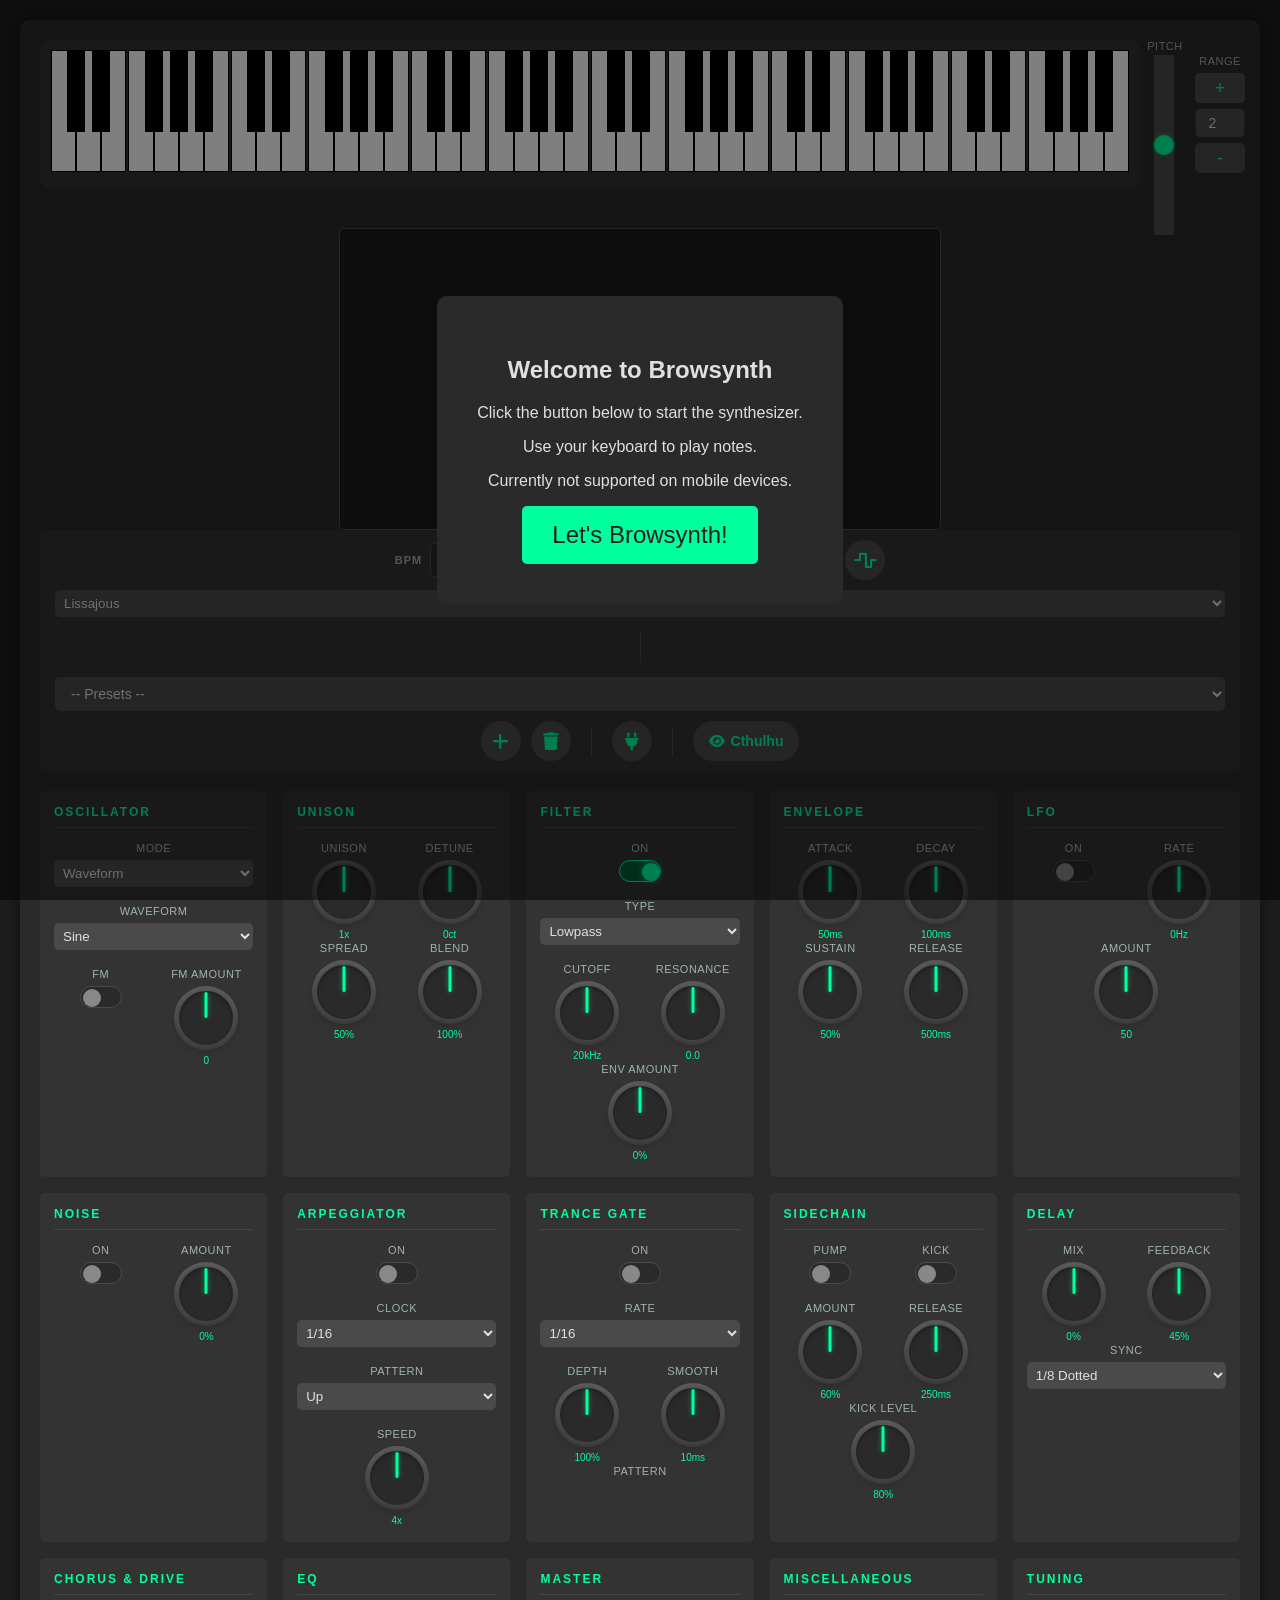
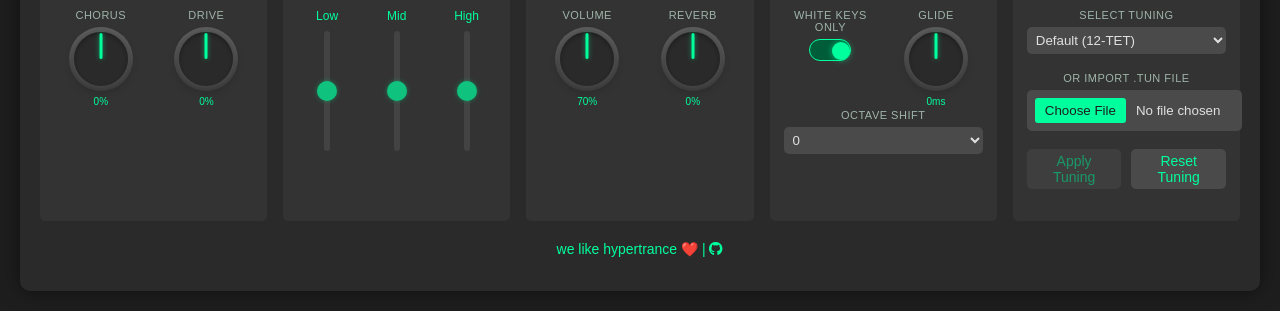
==== commit e7b8f60d: "UX polish: cleaner layout, toggle switches, knob wheel/reset - Remove the big Browsynth h1 (title li" ====
--- a/index.html
+++ b/index.html
@@ -161,7 +161,6 @@
     </div>
 
     <div id="synth-container">
-        <h1>Browsynth</h1>
         <div id="synth-content">
             <div id="piano-and-pitch-bend">
                 <div id="piano"></div>
@@ -189,6 +188,10 @@
         </div>
         <canvas id="visualizer"></canvas>
         <div id="recorder-controls">
+            <label class="bpm-inline" title="Global tempo — delay, gate, pump, kick &amp; Cthulhu all sync to it">BPM
+                <input type="number" id="globalBpm" min="40" max="300" value="138" class="bpm-input">
+            </label>
+            <span class="control-separator"></span>
             <button id="recordButton" class="control-button" title="Record">
                 <i class="fas fa-microphone"></i>
             </button>
@@ -235,23 +238,279 @@
         </div>
         <div id="controls">
             <div class="control-group">
-                <h2>Master</h2>
+                <h2>Oscillator</h2>
                 <div class="control">
-                    <label for="globalBpm">BPM</label>
-                    <input type="number" id="globalBpm" min="40" max="300" value="138" class="bpm-input">
+                    <label for="synthMode">Mode</label>
+                    <select id="synthMode">
+                        <option value="waveform">Waveform</option>
+                        <option value="wavetable">Wavetable</option>
+                        <option value="piano">Toy Piano</option>
+                    </select>
+                </div>
+                <div class="control" id="waveformControl">
+                    <label for="waveform">Waveform</label>
+                    <select id="waveform">
+                        <option value="sine">Sine</option>
+                        <option value="square">Square</option>
+                        <option value="sawtooth">Sawtooth</option>
+                        <option value="triangle">Triangle</option>
+                    </select>
+                </div>
+                <div class="control" id="wavetableControls" style="display: none;">
+                    <label>Wavetable</label>
+                    <button id="openWavetableEditor" class="wavetable-edit-btn">
+                        <i class="fas fa-wave-square"></i> Edit
+                    </button>
+                    <div class="control" style="margin-top: 10px;">
+                        <label for="wavetablePosition">Position</label>
+                        <div class="circular-control" data-unit="%">
+                            <input type="range" id="wavetablePosition" min="0" max="1" step="0.001" value="0">
+                            <span class="knob-value">0%</span>
+                        </div>
+                    </div>
                 </div>
                 <div class="control">
-                    <label for="masterVolume">Volume</label>
+                    <label for="fmToggle">FM</label>
+                    <input type="checkbox" id="fmToggle">
+                </div>
+                <div class="control">
+                    <label for="fmAmount">FM Amount</label>
+                    <div class="circular-control" data-unit="">
+                        <input type="range" id="fmAmount" min="0" max="1000" step="1" value="0">
+                        <span class="knob-value">0</span>
+                    </div>
+                </div>
+            </div>
+            <div class="control-group">
+                <h2>Unison</h2>
+                <div class="control">
+                    <label for="unison">Unison</label>
+                    <div class="circular-control" data-unit="x">
+                        <input type="range" id="unison" min="1" max="8" step="1" value="1">
+                        <span class="knob-value">1x</span>
+                    </div>
+                </div>
+                <div class="control">
+                    <label for="detune">Detune</label>
+                    <div class="circular-control" data-unit="ct">
+                        <input type="range" id="detune" min="0" max="100" step="1" value="0">
+                        <span class="knob-value">0ct</span>
+                    </div>
+                </div>
+                <div class="control">
+                    <label for="stereoSpread">Spread</label>
                     <div class="circular-control" data-unit="%">
-                        <input type="range" id="masterVolume" min="0" max="1" step="0.01" value="0.7">
-                        <span class="knob-value">70%</span>
+                        <input type="range" id="stereoSpread" min="0" max="1" step="0.01" value="0.5">
+                        <span class="knob-value">50%</span>
                     </div>
                 </div>
                 <div class="control">
-                    <label for="masterReverb">Reverb</label>
+                    <label for="unisonBlend">Blend</label>
                     <div class="circular-control" data-unit="%">
-                        <input type="range" id="masterReverb" min="0" max="1" step="0.01" value="0">
+                        <input type="range" id="unisonBlend" min="0" max="1" step="0.01" value="1">
+                        <span class="knob-value">100%</span>
+                    </div>
+                </div>
+            </div>
+            <div class="control-group">
+                <h2>Filter</h2>
+                <div class="control">
+                    <label for="filterToggle">On</label>
+                    <input type="checkbox" id="filterToggle" checked>
+                </div>
+                <div class="control">
+                    <label for="filterType">Type</label>
+                    <select id="filterType">
+                        <option value="lowpass">Lowpass</option>
+                        <option value="highpass">Highpass</option>
+                        <option value="bandpass">Bandpass</option>
+                    </select>
+                </div>
+                <div class="control">
+                    <label for="filterCutoff">Cutoff</label>
+                    <div class="circular-control" data-unit="Hz" data-format="freq">
+                        <input type="range" id="filterCutoff" min="20" max="20000" step="1" value="20000">
+                        <span class="knob-value">20kHz</span>
+                    </div>
+                </div>
+                <div class="control">
+                    <label for="filterResonance">Resonance</label>
+                    <div class="circular-control" data-unit="">
+                        <input type="range" id="filterResonance" min="0" max="20" step="0.1" value="0">
+                        <span class="knob-value">0.0</span>
+                    </div>
+                </div>
+                <div class="control">
+                    <label for="filterEnvAmount">Env Amount</label>
+                    <div class="circular-control" data-unit="%">
+                        <input type="range" id="filterEnvAmount" min="0" max="1" step="0.01" value="0">
                         <span class="knob-value">0%</span>
+                    </div>
+                </div>
+            </div>
+            <div class="control-group">
+                <h2>Envelope</h2>
+                <div class="control">
+                    <label for="attack">Attack</label>
+                    <div class="circular-control" data-unit="s" data-format="time">
+                        <input type="range" id="attack" min="0" max="2" step="0.01" value="0.05">
+                        <span class="knob-value">50ms</span>
+                    </div>
+                </div>
+                <div class="control">
+                    <label for="decay">Decay</label>
+                    <div class="circular-control" data-unit="s" data-format="time">
+                        <input type="range" id="decay" min="0" max="2" step="0.01" value="0.1">
+                        <span class="knob-value">100ms</span>
+                    </div>
+                </div>
+                <div class="control">
+                    <label for="sustain">Sustain</label>
+                    <div class="circular-control" data-unit="%">
+                        <input type="range" id="sustain" min="0" max="1" step="0.01" value="0.5">
+                        <span class="knob-value">50%</span>
+                    </div>
+                </div>
+                <div class="control">
+                    <label for="release">Release</label>
+                    <div class="circular-control" data-unit="s" data-format="time">
+                        <input type="range" id="release" min="0" max="5" step="0.01" value="0.5">
+                        <span class="knob-value">500ms</span>
+                    </div>
+                </div>
+            </div>
+            <div class="control-group">
+                <h2>LFO</h2>
+                <div class="control">
+                    <label for="lfoToggle">On</label>
+                    <input type="checkbox" id="lfoToggle">
+                </div>
+                <div class="control">
+                    <label for="lfoRate">Rate</label>
+                    <div class="circular-control" data-unit="Hz">
+                        <input type="range" id="lfoRate" min="0" max="20" step="0.1" value="0">
+                        <span class="knob-value">0Hz</span>
+                    </div>
+                </div>
+                <div class="control">
+                    <label for="lfoAmount">Amount</label>
+                    <div class="circular-control" data-unit="">
+                        <input type="range" id="lfoAmount" min="0" max="1000" step="1" value="50">
+                        <span class="knob-value">50</span>
+                    </div>
+                </div>
+            </div>
+            <div class="control-group">
+                <h2>Noise</h2>
+                <div class="control">
+                    <label for="noiseToggle">On</label>
+                    <input type="checkbox" id="noiseToggle">
+                </div>
+                <div class="control">
+                    <label for="noiseAmount">Amount</label>
+                    <div class="circular-control" data-unit="%">
+                        <input type="range" id="noiseAmount" min="0" max="1" step="0.01" value="0">
+                        <span class="knob-value">0%</span>
+                    </div>
+                </div>
+            </div>
+            <div class="control-group">
+                <h2>Arpeggiator</h2>
+                <div class="control">
+                    <label for="arpToggle">On</label>
+                    <input type="checkbox" id="arpToggle">
+                </div>
+                <div class="control">
+                    <label for="arpClock">Clock</label>
+                    <select id="arpClock">
+                        <option value="1">1/1</option>
+                        <option value="2">1/2</option>
+                        <option value="4">1/4</option>
+                        <option value="8">1/8</option>
+                        <option value="16" selected>1/16</option>
+                        <option value="32">1/32</option>
+                        <option value="64">1/64</option>
+                    </select>
+                </div>
+                <div class="control">
+                    <label for="arpPattern">Pattern</label>
+                    <select id="arpPattern">
+                        <option value="up">Up</option>
+                        <option value="down">Down</option>
+                        <option value="upDown">Up-Down</option>
+                        <option value="random">Random</option>
+                    </select>
+                </div>
+                <div class="control">
+                    <label for="arpSpeed">Speed</label>
+                    <div class="circular-control" data-unit="x">
+                        <input type="range" id="arpSpeed" min="1" max="8" step="1" value="4">
+                        <span class="knob-value">4x</span>
+                    </div>
+                </div>
+            </div>
+            <div class="control-group">
+                <h2>Trance Gate</h2>
+                <div class="control">
+                    <label for="gateToggle">On</label>
+                    <input type="checkbox" id="gateToggle">
+                </div>
+                <div class="control">
+                    <label for="gateRate">Rate</label>
+                    <select id="gateRate">
+                        <option value="1/8">1/8</option>
+                        <option value="1/16" selected>1/16</option>
+                        <option value="1/32">1/32</option>
+                    </select>
+                </div>
+                <div class="control">
+                    <label for="gateDepth">Depth</label>
+                    <div class="circular-control" data-unit="%">
+                        <input type="range" id="gateDepth" min="0" max="1" step="0.01" value="1">
+                        <span class="knob-value">100%</span>
+                    </div>
+                </div>
+                <div class="control">
+                    <label for="gateSmooth">Smooth</label>
+                    <div class="circular-control" data-unit="s" data-format="time">
+                        <input type="range" id="gateSmooth" min="0.001" max="0.05" step="0.001" value="0.01">
+                        <span class="knob-value">10ms</span>
+                    </div>
+                </div>
+                <div class="control">
+                    <label>Pattern</label>
+                    <div class="gate-pattern" id="gatePattern"></div>
+                </div>
+            </div>
+            <div class="control-group">
+                <h2>Sidechain</h2>
+                <div class="control">
+                    <label for="sidechainToggle">Pump</label>
+                    <input type="checkbox" id="sidechainToggle">
+                </div>
+                <div class="control">
+                    <label for="kickToggle">Kick</label>
+                    <input type="checkbox" id="kickToggle">
+                </div>
+                <div class="control">
+                    <label for="sidechainAmount">Amount</label>
+                    <div class="circular-control" data-unit="%">
+                        <input type="range" id="sidechainAmount" min="0" max="1" step="0.01" value="0.6">
+                        <span class="knob-value">60%</span>
+                    </div>
+                </div>
+                <div class="control">
+                    <label for="sidechainRelease">Release</label>
+                    <div class="circular-control" data-unit="s" data-format="time">
+                        <input type="range" id="sidechainRelease" min="0.05" max="0.6" step="0.01" value="0.25">
+                        <span class="knob-value">250ms</span>
+                    </div>
+                </div>
+                <div class="control">
+                    <label for="kickLevel">Kick Level</label>
+                    <div class="circular-control" data-unit="%">
+                        <input type="range" id="kickLevel" min="0" max="1" step="0.01" value="0.8">
+                        <span class="knob-value">80%</span>
                     </div>
                 </div>
             </div>
@@ -262,6 +521,13 @@
                     <div class="circular-control" data-unit="%">
                         <input type="range" id="masterDelay" min="0" max="1" step="0.01" value="0">
                         <span class="knob-value">0%</span>
+                    </div>
+                </div>
+                <div class="control">
+                    <label for="delayFeedback">Feedback</label>
+                    <div class="circular-control" data-unit="%">
+                        <input type="range" id="delayFeedback" min="0" max="0.85" step="0.01" value="0.45">
+                        <span class="knob-value">45%</span>
                     </div>
                 </div>
                 <div class="control">
@@ -276,13 +542,6 @@
                         <option value="1/16T">1/16 Triplet</option>
                     </select>
                 </div>
-                <div class="control">
-                    <label for="delayFeedback">Feedback</label>
-                    <div class="circular-control" data-unit="%">
-                        <input type="range" id="delayFeedback" min="0" max="0.85" step="0.01" value="0.45">
-                        <span class="knob-value">45%</span>
-                    </div>
-                </div>
             </div>
             <div class="control-group">
                 <h2>Chorus &amp; Drive</h2>
@@ -298,71 +557,6 @@
                     <div class="circular-control" data-unit="%">
                         <input type="range" id="driveAmount" min="0" max="1" step="0.01" value="0">
                         <span class="knob-value">0%</span>
-                    </div>
-                </div>
-            </div>
-            <div class="control-group">
-                <h2>Trance Gate</h2>
-                <div class="control">
-                    <label for="gateToggle">Gate On/Off</label>
-                    <input type="checkbox" id="gateToggle">
-                </div>
-                <div class="control">
-                    <label for="gateRate">Rate</label>
-                    <select id="gateRate">
-                        <option value="1/8">1/8</option>
-                        <option value="1/16" selected>1/16</option>
-                        <option value="1/32">1/32</option>
-                    </select>
-                </div>
-                <div class="control">
-                    <label for="gateDepth">Depth</label>
-                    <div class="circular-control" data-unit="%">
-                        <input type="range" id="gateDepth" min="0" max="1" step="0.01" value="1">
-                        <span class="knob-value">100%</span>
-                    </div>
-                </div>
-                <div class="control">
-                    <label for="gateSmooth">Smooth</label>
-                    <div class="circular-control" data-unit="s" data-format="time">
-                        <input type="range" id="gateSmooth" min="0.001" max="0.05" step="0.001" value="0.01">
-                        <span class="knob-value">10ms</span>
-                    </div>
-                </div>
-                <div class="control">
-                    <label>Pattern</label>
-                    <div class="gate-pattern" id="gatePattern"></div>
-                </div>
-            </div>
-            <div class="control-group">
-                <h2>Sidechain</h2>
-                <div class="control">
-                    <label for="sidechainToggle">Pump On/Off</label>
-                    <input type="checkbox" id="sidechainToggle">
-                </div>
-                <div class="control">
-                    <label for="sidechainAmount">Amount</label>
-                    <div class="circular-control" data-unit="%">
-                        <input type="range" id="sidechainAmount" min="0" max="1" step="0.01" value="0.6">
-                        <span class="knob-value">60%</span>
-                    </div>
-                </div>
-                <div class="control">
-                    <label for="sidechainRelease">Release</label>
-                    <div class="circular-control" data-unit="s" data-format="time">
-                        <input type="range" id="sidechainRelease" min="0.05" max="0.6" step="0.01" value="0.25">
-                        <span class="knob-value">250ms</span>
-                    </div>
-                </div>
-                <div class="control">
-                    <label for="kickToggle">Kick On/Off</label>
-                    <input type="checkbox" id="kickToggle">
-                </div>
-                <div class="control">
-                    <label for="kickLevel">Kick Level</label>
-                    <div class="circular-control" data-unit="%">
-                        <input type="range" id="kickLevel" min="0" max="1" step="0.01" value="0.8">
-                        <span class="knob-value">80%</span>
                     </div>
                 </div>
             </div>
@@ -384,214 +578,19 @@
                 </div>
             </div>
             <div class="control-group">
-                <h2>Oscillator</h2>
+                <h2>Master</h2>
                 <div class="control">
-                    <label for="synthMode">Mode</label>
-                    <select id="synthMode">
-                        <option value="waveform">Waveform</option>
-                        <option value="wavetable">Wavetable</option>
-                        <option value="piano">Toy Piano</option>
-                    </select>
-                </div>
-                <div class="control" id="waveformControl">
-                    <label for="waveform">Waveform</label>
-                    <select id="waveform">
-                        <option value="sine">Sine</option>
-                        <option value="square">Square</option>
-                        <option value="sawtooth">Sawtooth</option>
-                        <option value="triangle">Triangle</option>
-                    </select>
-                </div>
-                <div class="control" id="wavetableControls" style="display: none;">
-                    <label>Wavetable</label>
-                    <button id="openWavetableEditor" class="wavetable-edit-btn">
-                        <i class="fas fa-wave-square"></i> Edit
-                    </button>
-                    <div class="control" style="margin-top: 10px;">
-                        <label for="wavetablePosition">Position</label>
-                        <div class="circular-control" data-unit="%">
-                            <input type="range" id="wavetablePosition" min="0" max="1" step="0.001" value="0">
-                            <span class="knob-value">0%</span>
-                        </div>
+                    <label for="masterVolume">Volume</label>
+                    <div class="circular-control" data-unit="%">
+                        <input type="range" id="masterVolume" min="0" max="1" step="0.01" value="0.7">
+                        <span class="knob-value">70%</span>
                     </div>
                 </div>
                 <div class="control">
-                    <label for="fmToggle">FM On/Off</label>
-                    <input type="checkbox" id="fmToggle">
-                </div>
-                <div class="control">
-                    <label for="fmAmount">FM Amount</label>
-                    <div class="circular-control" data-unit="">
-                        <input type="range" id="fmAmount" min="0" max="1000" step="1" value="0">
-                        <span class="knob-value">0</span>
-                    </div>
-                </div>
-            </div>
-            <div class="control-group">
-                <h2>Unison</h2>
-                <div class="control">
-                    <label for="unison">Unison</label>
-                    <div class="circular-control" data-unit="x">
-                        <input type="range" id="unison" min="1" max="8" step="1" value="1">
-                        <span class="knob-value">1x</span>
-                    </div>
-                </div>
-                <div class="control">
-                    <label for="detune">Detune</label>
-                    <div class="circular-control" data-unit="ct">
-                        <input type="range" id="detune" min="0" max="100" step="1" value="0">
-                        <span class="knob-value">0ct</span>
-                    </div>
-                </div>
-                <div class="control">
-                    <label for="stereoSpread">Spread</label>
+                    <label for="masterReverb">Reverb</label>
                     <div class="circular-control" data-unit="%">
-                        <input type="range" id="stereoSpread" min="0" max="1" step="0.01" value="0.5">
-                        <span class="knob-value">50%</span>
-                    </div>
-                </div>
-                <div class="control">
-                    <label for="unisonBlend">Blend</label>
-                    <div class="circular-control" data-unit="%">
-                        <input type="range" id="unisonBlend" min="0" max="1" step="0.01" value="1">
-                        <span class="knob-value">100%</span>
-                    </div>
-                </div>
-            </div>
-            <div class="control-group">
-                <h2>Filter</h2>
-                <div class="control">
-                    <label for="filterToggle">Filter On/Off</label>
-                    <input type="checkbox" id="filterToggle" checked>
-                </div>
-                <div class="control">
-                    <label for="filterType">Filter Type</label>
-                    <select id="filterType">
-                        <option value="lowpass">Lowpass</option>
-                        <option value="highpass">Highpass</option>
-                        <option value="bandpass">Bandpass</option>
-                    </select>
-                </div>
-                <div class="control">
-                    <label for="filterCutoff">Cutoff</label>
-                    <div class="circular-control" data-unit="Hz" data-format="freq">
-                        <input type="range" id="filterCutoff" min="20" max="20000" step="1" value="20000">
-                        <span class="knob-value">20kHz</span>
-                    </div>
-                </div>
-                <div class="control">
-                    <label for="filterResonance">Resonance</label>
-                    <div class="circular-control" data-unit="">
-                        <input type="range" id="filterResonance" min="0" max="20" step="0.1" value="0">
-                        <span class="knob-value">0.0</span>
-                    </div>
-                </div>
-                <div class="control">
-                    <label for="filterEnvAmount">Env Amount</label>
-                    <div class="circular-control" data-unit="%">
-                        <input type="range" id="filterEnvAmount" min="0" max="1" step="0.01" value="0">
+                        <input type="range" id="masterReverb" min="0" max="1" step="0.01" value="0">
                         <span class="knob-value">0%</span>
-                    </div>
-                </div>
-            </div>
-            <div class="control-group">
-                <h2>Envelope</h2>
-                <div class="control">
-                    <label for="attack">Attack</label>
-                    <div class="circular-control" data-unit="s" data-format="time">
-                        <input type="range" id="attack" min="0" max="2" step="0.01" value="0.05">
-                        <span class="knob-value">50ms</span>
-                    </div>
-                </div>
-                <div class="control">
-                    <label for="decay">Decay</label>
-                    <div class="circular-control" data-unit="s" data-format="time">
-                        <input type="range" id="decay" min="0" max="2" step="0.01" value="0.1">
-                        <span class="knob-value">100ms</span>
-                    </div>
-                </div>
-                <div class="control">
-                    <label for="sustain">Sustain</label>
-                    <div class="circular-control" data-unit="%">
-                        <input type="range" id="sustain" min="0" max="1" step="0.01" value="0.5">
-                        <span class="knob-value">50%</span>
-                    </div>
-                </div>
-                <div class="control">
-                    <label for="release">Release</label>
-                    <div class="circular-control" data-unit="s" data-format="time">
-                        <input type="range" id="release" min="0" max="5" step="0.01" value="0.5">
-                        <span class="knob-value">500ms</span>
-                    </div>
-                </div>
-            </div>
-            <div class="control-group">
-                <h2>LFO</h2>
-                <div class="control">
-                    <label for="lfoToggle">LFO On/Off</label>
-                    <input type="checkbox" id="lfoToggle">
-                </div>
-                <div class="control">
-                    <label for="lfoRate">Rate</label>
-                    <div class="circular-control" data-unit="Hz">
-                        <input type="range" id="lfoRate" min="0" max="20" step="0.1" value="0">
-                        <span class="knob-value">0Hz</span>
-                    </div>
-                </div>
-                <div class="control">
-                    <label for="lfoAmount">Amount</label>
-                    <div class="circular-control" data-unit="">
-                        <input type="range" id="lfoAmount" min="0" max="1000" step="1" value="50">
-                        <span class="knob-value">50</span>
-                    </div>
-                </div>
-            </div>
-            <div class="control-group">
-                <h2>Noise</h2>
-                <div class="control">
-                    <label for="noiseToggle">Noise On/Off</label>
-                    <input type="checkbox" id="noiseToggle">
-                </div>
-                <div class="control">
-                    <label for="noiseAmount">Amount</label>
-                    <div class="circular-control" data-unit="%">
-                        <input type="range" id="noiseAmount" min="0" max="1" step="0.01" value="0">
-                        <span class="knob-value">0%</span>
-                    </div>
-                </div>
-            </div>
-            <div class="control-group">
-                <h2>Arpeggiator</h2>
-                <div class="control">
-                    <label for="arpToggle">Arp On/Off</label>
-                    <input type="checkbox" id="arpToggle">
-                </div>
-                <div class="control">
-                    <label for="arpClock">Clock</label>
-                    <select id="arpClock">
-                        <option value="1">1/1</option>
-                        <option value="2">1/2</option>
-                        <option value="4">1/4</option>
-                        <option value="8">1/8</option>
-                        <option value="16" selected>1/16</option>
-                        <option value="32">1/32</option>
-                        <option value="64">1/64</option>
-                    </select>
-                </div>
-                <div class="control">
-                    <label for="arpPattern">Pattern</label>
-                    <select id="arpPattern">
-                        <option value="up">Up</option>
-                        <option value="down">Down</option>
-                        <option value="upDown">Up-Down</option>
-                        <option value="random">Random</option>
-                    </select>
-                </div>
-                <div class="control">
-                    <label for="arpSpeed">Speed</label>
-                    <div class="circular-control" data-unit="x">
-                        <input type="range" id="arpSpeed" min="1" max="8" step="1" value="4">
-                        <span class="knob-value">4x</span>
                     </div>
                 </div>
             </div>
@@ -3825,6 +3824,29 @@
                 document.querySelectorAll('.circular-control').forEach(control => {
                     control.addEventListener('mousedown', this.handleCircularControlInteraction);
                     control.addEventListener('touchstart', this.handleCircularControlInteraction, { passive: false });
+
+                    // Scroll to nudge (Shift for fine steps), double-click to reset
+                    control.addEventListener('wheel', (e) => {
+                        e.preventDefault();
+                        const input = control.querySelector('input[type="range"]');
+                        const min = parseFloat(input.min);
+                        const max = parseFloat(input.max);
+                        const step = parseFloat(input.step) || 1;
+                        const coarse = Math.max(step, (max - min) / 40);
+                        const delta = (e.deltaY < 0 ? 1 : -1) * (e.shiftKey ? step : coarse);
+                        let v = parseFloat(input.value) + delta;
+                        v = Math.round((v - min) / step) * step + min;
+                        input.value = Math.max(min, Math.min(max, v));
+                        Synth.updateParams();
+                        input.dispatchEvent(new Event('input'));
+                    }, { passive: false });
+
+                    control.addEventListener('dblclick', () => {
+                        const input = control.querySelector('input[type="range"]');
+                        input.value = input.defaultValue;
+                        Synth.updateParams();
+                        input.dispatchEvent(new Event('input'));
+                    });
                 });
 
                 const toggleVisualizerButton = document.getElementById('toggleVisualizer');
--- a/style.css
+++ b/style.css
@@ -73,6 +73,7 @@
   display: flex;
   justify-content: space-between;
   margin-bottom: 10px;
+  width: 100%;
 }
 
 .eq-control {
@@ -266,30 +267,34 @@
   margin-bottom: 20px;
 }
 
-h1 {
-  text-align: center;
-  color: #00ff9d;
-  margin-bottom: 20px;
-}
-
 #controls {
   display: grid;
   grid-template-columns: repeat(auto-fit, minmax(200px, 1fr));
-  gap: 20px;
+  gap: 16px;
   margin-bottom: 20px;
 }
 
 .control-group {
   background-color: #333;
   border-radius: 5px;
-  padding: 15px;
+  padding: 14px;
+  display: flex;
+  flex-wrap: wrap;
+  align-content: flex-start;
+  justify-content: center;
+  gap: 0 12px;
 }
 
 .control-group h2 {
-  font-size: 18px;
-  margin-top: 0;
-  margin-bottom: 15px;
-  color: #00ff9d;
+  font-size: 12px;
+  font-weight: 700;
+  letter-spacing: 2px;
+  text-transform: uppercase;
+  margin: 0 0 14px;
+  padding-bottom: 8px;
+  border-bottom: 1px solid #444;
+  color: #00ff9d;
+  width: 100%;
 }
 
 .control {
@@ -299,19 +304,37 @@
 
 .control label {
   display: block;
-  margin-bottom: 5px;
-  font-size: 12px;
+  margin-bottom: 6px;
+  font-size: 11px;
+  letter-spacing: 0.5px;
+  color: #9fb5aa;
   text-transform: uppercase;
 }
 
+/* Inside the main panel grid, controls flow two-per-row so panels stay short */
+#controls .control {
+  margin-bottom: 18px;
+  flex: 1 1 40%;
+  min-width: 78px;
+}
+
+/* Rows that need the full panel width */
+#controls .control:has(select),
+#controls .control:has(input[type="file"]),
+#controls .control:has(.gate-pattern),
+#controls .control:has(.tuning-buttons),
+#controls #wavetableControls {
+  flex-basis: 100%;
+}
+
 .circular-control {
-  width: 80px;
-  height: 80px;
+  width: 64px;
+  height: 64px;
   margin: 0 auto;
   background-color: #4a4a4a;
   border-radius: 50%;
   position: relative;
-  cursor: pointer;
+  cursor: ns-resize;
   touch-action: none;
   box-shadow: 0 4px 6px rgba(0, 0, 0, 0.1), inset 0 -4px 4px rgba(0, 0, 0, 0.2),
     inset 0 4px 4px rgba(255, 255, 255, 0.1);
@@ -329,8 +352,8 @@
   top: 50%;
   left: 50%;
   transform: translate(-50%, -50%);
-  width: 70px;
-  height: 70px;
+  width: 54px;
+  height: 54px;
   background-color: #2a2a2a;
   border-radius: 50%;
   box-shadow: inset 0 2px 4px rgba(0, 0, 0, 0.3);
@@ -341,7 +364,7 @@
   position: absolute;
   top: 10%;
   left: 50%;
-  width: 4px;
+  width: 3px;
   height: 40%;
   background-color: #00ff9d;
   transform-origin: bottom;
@@ -370,6 +393,10 @@
   border: 1px solid #000;
   margin: 0 1px;
   cursor: pointer;
+}
+
+.key:hover {
+  background-color: #c8f5de;
 }
 
 .key.black {
@@ -381,7 +408,12 @@
   position: relative;
 }
 
-.key.active {
+.key.black:hover {
+  background-color: #24352c;
+}
+
+.key.active,
+.key.black.active {
   background-color: #00ff9d;
 }
 
@@ -443,16 +475,66 @@
   cursor: pointer;
 }
 
+.bpm-inline {
+  display: inline-flex;
+  align-items: center;
+  gap: 8px;
+  font-size: 11px;
+  font-weight: 700;
+  letter-spacing: 1px;
+  color: #9fb5aa;
+}
+
 .bpm-input {
-  width: 80px;
-  padding: 8px;
-  background-color: #4a4a4a;
-  border: 1px solid #333;
+  width: 64px;
+  padding: 7px 4px;
+  background-color: #2a2a2a;
+  border: 1px solid #4a4a4a;
   border-radius: 5px;
   color: #00ff9d;
   font-size: 16px;
   font-weight: bold;
   text-align: center;
+}
+
+/* Checkbox toggles in the control panels become switches */
+.control > input[type="checkbox"] {
+  appearance: none;
+  -webkit-appearance: none;
+  display: block;
+  margin: 4px auto 0;
+  width: 42px;
+  height: 22px;
+  border-radius: 11px;
+  background-color: #2a2a2a;
+  border: 1px solid #4a4a4a;
+  position: relative;
+  cursor: pointer;
+  outline: none;
+  transition: background-color 0.15s ease, border-color 0.15s ease;
+}
+
+.control > input[type="checkbox"]::before {
+  content: "";
+  position: absolute;
+  top: 2px;
+  left: 2px;
+  width: 18px;
+  height: 18px;
+  border-radius: 50%;
+  background-color: #888;
+  transition: transform 0.15s ease, background-color 0.15s ease;
+}
+
+.control > input[type="checkbox"]:checked {
+  background-color: #005c39;
+  border-color: #00ff9d;
+}
+
+.control > input[type="checkbox"]:checked::before {
+  transform: translateX(20px);
+  background-color: #00ff9d;
+  box-shadow: 0 0 6px rgba(0, 255, 157, 0.6);
 }
 
 .gate-pattern {
@@ -557,7 +639,7 @@
 /* Knob value display */
 .knob-value {
   position: absolute;
-  bottom: -20px;
+  bottom: -16px;
   left: 50%;
   transform: translateX(-50%);
   font-size: 10px;
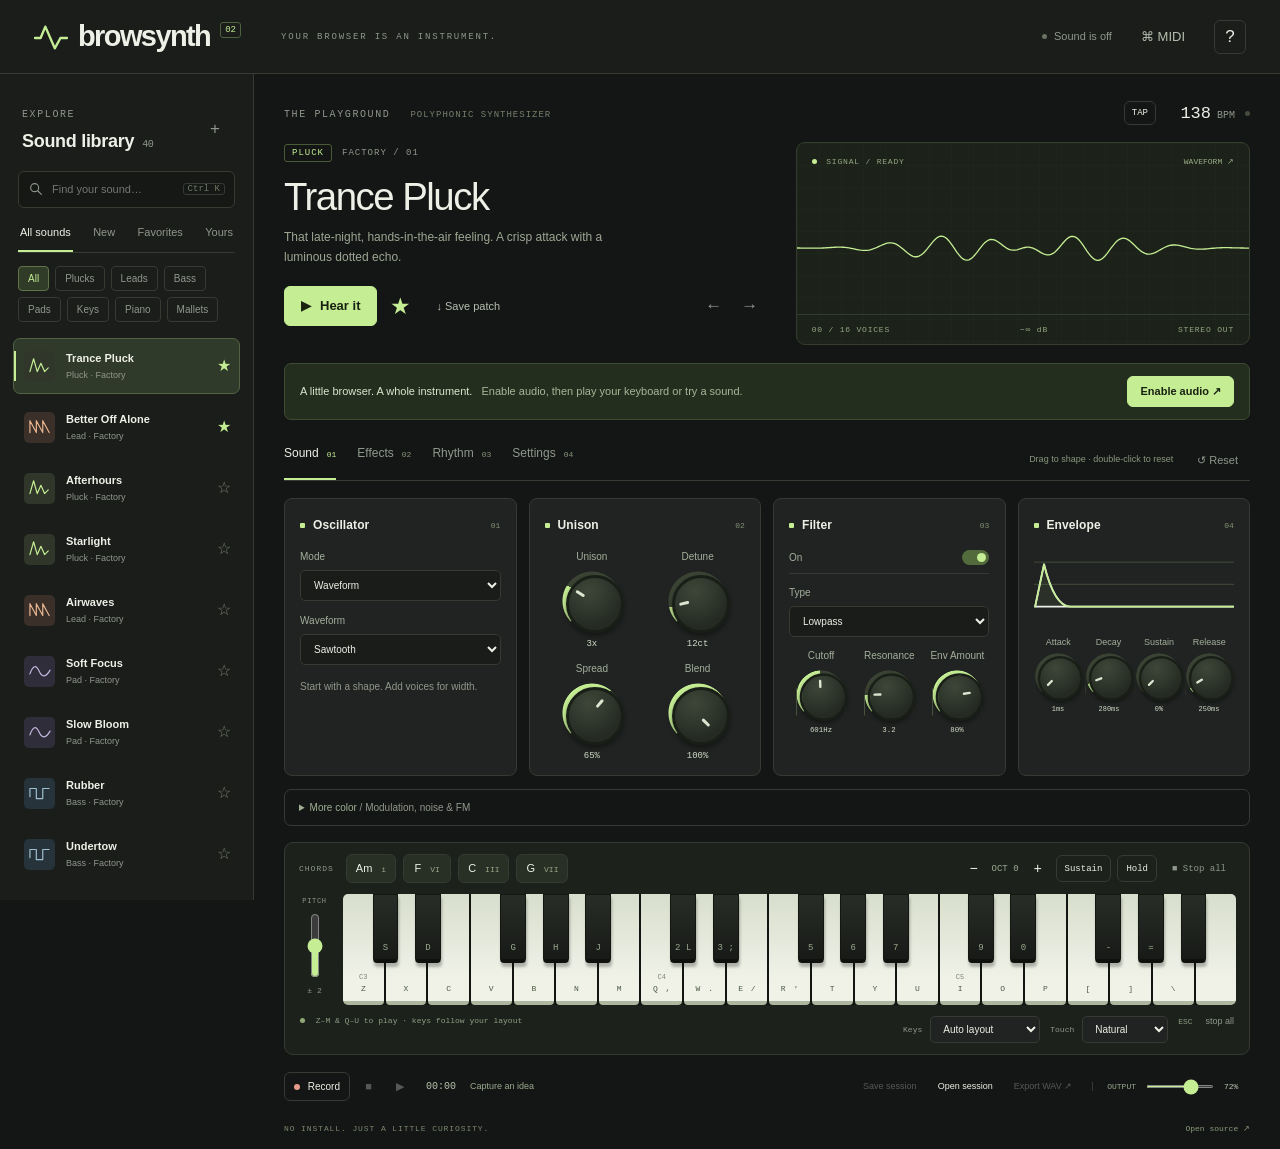
==== commit 60d8e56c: "huge upgrade - new UX - piano - more presets" ====
--- a/index.html
+++ b/index.html
@@ -1,31 +1,472 @@
-<!DOCTYPE html>
+<!doctype html>
 <html lang="en">
-
 <head>
-    <meta charset="UTF-8">
-    <meta name="viewport" content="width=device-width, initial-scale=1.0, maximum-scale=1.0, user-scalable=no">
-    <link rel="stylesheet" href="https://cdnjs.cloudflare.com/ajax/libs/font-awesome/6.0.0/css/all.min.css">
-    <link rel="stylesheet" href="style.css">
-    <title>Browsynth</title>
+  <meta charset="utf-8">
+  <meta name="viewport" content="width=device-width, initial-scale=1">
+  <meta name="theme-color" content="#191c1b">
+  <meta name="description" content="A little browser. A whole instrument. Play, shape and record your next idea with Browsynth.">
+  <title>Browsynth — Your browser is an instrument.</title>
+  <link rel="icon" href="data:image/svg+xml,%3Csvg xmlns='http://www.w3.org/2000/svg' viewBox='0 0 64 64'%3E%3Crect width='64' height='64' rx='16' fill='%23191c1b'/%3E%3Cpath d='M12 33h7l6-18 12 35 7-17h8' fill='none' stroke='%23c4ed94' stroke-width='5'/%3E%3C/svg%3E">
+  <link rel="stylesheet" href="editors.css">
+  <link rel="stylesheet" href="style.css">
+  <script defer src="engine.js"></script>
+  <script defer src="instruments.js"></script>
+  <script defer src="presets.js"></script>
+  <script defer src="keyboard.js"></script>
+  <script defer src="studio.js"></script>
 </head>
-
 <body>
-    <div id="startModal" class="modal">
-        <div class="modal-content">
-            <h2>Welcome to Browsynth</h2>
-            <p>Click the button below to start the synthesizer.</p>
-            <p>Use your keyboard to play notes.</p>
-            <p>Currently not supported on mobile devices.</p>
-            <button id="startButton">Let's Browsynth!</button>
+  <header class="topbar">
+    <a class="brand" href="./" aria-label="Browsynth home"><svg viewBox="0 0 36 30" aria-hidden="true"><path d="M1 16h6L12 4l10 23 6-11h7"/></svg>browsynth<span class="version">02</span></a>
+    <span class="brand-caption">YOUR BROWSER IS AN INSTRUMENT.</span>
+    <div class="topbar-actions"><span class="audio-status" id="audioStatus"><i></i>Sound is off</span><button id="midiEnableButton" class="quiet-button" title="Connect a MIDI keyboard">⌘ <span>MIDI</span></button><button id="helpButton" class="icon-button" aria-label="Keyboard shortcuts">?</button></div>
+  </header>
+  <div class="workspace">
+    <aside class="library" aria-label="Sound library">
+      <div class="library-title"><div><span class="eyebrow">EXPLORE</span><h2>Sound library<span id="presetCount">40</span></h2></div><button id="newPatch" class="icon-button" title="Start an initialized patch" aria-label="New patch">+</button></div>
+      <label class="search-box"><svg viewBox="0 0 24 24" aria-hidden="true"><circle cx="10" cy="10" r="6"/><path d="m15 15 5 5"/></svg><input id="presetSearch" type="search" placeholder="Find your sound…" aria-label="Search presets"><kbd>Ctrl K</kbd></label>
+      <div class="library-tabs" aria-label="Library collection"><button data-collection="all" class="selected" aria-pressed="true">All sounds</button><button data-collection="favorites" aria-pressed="false">Favorites</button><button data-collection="user" aria-pressed="false">Yours</button></div>
+      <div class="category-list" aria-label="Filter by sound type"><button class="selected" data-category="All" aria-pressed="true">All</button><button data-category="Pluck" aria-pressed="false">Plucks</button><button data-category="Lead" aria-pressed="false">Leads</button><button data-category="Bass" aria-pressed="false">Bass</button><button data-category="Pad" aria-pressed="false">Pads</button><button data-category="Keys" aria-pressed="false">Keys</button></div>
+      <div class="library-list" id="presetList"></div>
+    </aside>
+    <main id="synth-container">
+      <div class="instrument-heading"><div><span class="eyebrow">THE PLAYGROUND</span><span class="edition">POLYPHONIC SYNTHESIZER</span></div><div class="tempo" title="Tempo stays the same when you change sounds"><button id="tapTempo" title="Tap at least twice to set tempo">TAP</button><label><input type="number" id="globalBpm" min="40" max="300" value="138" aria-label="Tempo"> BPM</label><span class="tempo-light" id="tempoLight"></span></div></div>
+      <section class="patch-stage" aria-label="Selected sound">
+        <div class="patch-info"><div class="patch-overline"><span id="patchCategory" class="patch-category">PLUCK</span><span id="patchOrigin">FACTORY / 01</span><span id="dirtyBadge" hidden>EDITED</span></div><h1 id="patchName">Trance Pluck</h1><p id="patchDescription">That late-night, hands-in-the-air feeling. A crisp attack with a luminous dotted echo.</p><div class="patch-actions"><button id="demoButton" class="primary-button"><span>▶</span> Hear it</button><button id="favoritePatch" class="icon-button" aria-label="Favorite this sound" aria-pressed="false">☆</button><button id="savePresetButton" class="quiet-button">↓ Save patch</button><span class="patch-nav"><button id="previousPatch" class="icon-button" aria-label="Previous sound">←</button><button id="nextPatch" class="icon-button" aria-label="Next sound">→</button></span></div></div>
+        <div class="scope"><div class="scope-heading"><span><i class="live-dot"></i> <span id="scopeLabel">SIGNAL / READY</span></span><button id="scopeModeButton" aria-label="Switch waveform display">WAVEFORM ↗</button></div><canvas id="visualizer" aria-label="Live audio waveform"></canvas><div class="scope-footer"><span id="voiceCount">00 / 16 VOICES</span><span id="signalLevel">−∞ dB</span><span>STEREO OUT</span></div></div>
+      </section>
+      <div id="startModal" class="start-banner"><span><b>A little browser. A whole instrument.</b> Enable audio, then play your keyboard or try a sound.</span><button id="startButton" class="primary-button">Enable audio ↗</button></div>
+      <div class="editor-toolbar"><nav class="editor-tabs" role="tablist" aria-label="Instrument sections"><button id="tab-sound" role="tab" aria-selected="true" aria-controls="panel-sound" data-tab="sound" class="selected">Sound<span>01</span></button><button id="tab-effects" role="tab" aria-selected="false" aria-controls="panel-effects" data-tab="effects" tabindex="-1">Effects<span>02</span></button><button id="tab-rhythm" role="tab" aria-selected="false" aria-controls="panel-rhythm" data-tab="rhythm" tabindex="-1">Rhythm<span>03</span></button><button id="tab-settings" role="tab" aria-selected="false" aria-controls="panel-settings" data-tab="settings" tabindex="-1">Settings<span>04</span></button></nav><span class="control-hint">Drag to shape · double-click to reset</span><button id="resetPatch" class="text-button" title="Restore this preset’s original settings">↺ Reset</button></div>
+      <div id="controls"><section id="panel-sound" class="panel-grid" role="tabpanel" aria-labelledby="tab-sound"></section><section id="panel-effects" class="panel-grid" role="tabpanel" aria-labelledby="tab-effects" hidden></section><section id="panel-rhythm" class="panel-grid rhythm-grid" role="tabpanel" aria-labelledby="tab-rhythm" hidden></section><section id="panel-settings" class="panel-grid settings-grid" role="tabpanel" aria-labelledby="tab-settings" hidden></section></div>
+      <section class="performance" aria-label="Play the instrument"><div class="performance-bar"><div class="chord-section"><span class="eyebrow">CHORDS</span><button data-chord="A3,C4,E4" aria-label="Play A minor chord">Am<span>i</span></button><button data-chord="F3,A3,C4" aria-label="Play F major chord">F<span>VI</span></button><button data-chord="C3,E3,G3" aria-label="Play C major chord">C<span>III</span></button><button data-chord="G3,B3,D4" aria-label="Play G major chord">G<span>VII</span></button></div><div class="keyboard-options"><button id="octaveDown" class="icon-button" aria-label="Lower octave">−</button><span id="octaveDisplay">OCT 0</span><button id="octaveUp" class="icon-button" aria-label="Raise octave">+</button><button id="holdButton" aria-pressed="false">Hold</button><button id="panicButton" title="Release all notes and stop rhythm (Esc)">■ Stop all</button></div></div><div class="keyboard-wrap"><div class="pitch-strip"><label for="pitchBendWheel">PITCH</label><input type="range" id="pitchBendWheel" min="-1" max="1" step="0.01" value="0" aria-label="Pitch bend"><span>± 2</span></div><div id="piano" aria-label="Piano keyboard"></div></div><div class="keyboard-footer"><span><i class="live-dot"></i> <span id="playHint">Use Z–M & Q–U to play. Or just touch the keys.</span></span><label class="keyboard-layout" for="keyboardLayout">Keys <select id="keyboardLayout" aria-label="Keyboard layout"><option value="auto">Auto layout</option><option value="tr">Türkçe Q</option><option value="en">English (US)</option></select></label><span>ESC <span class="dim">stop all</span></span></div></section>
+      <footer class="transport"><div class="recording-controls"><button id="recordButton" title="Record the synth output"><span class="record-dot"></span> Record</button><button id="stopButton" class="icon-button" disabled aria-label="Stop recording">■</button><button id="playButton" class="icon-button" disabled aria-label="Play recording">▶</button><span id="recordingTime" class="recording-time">00:00</span><span id="recordingStatus">Capture an idea</span></div><div class="export-controls"><button id="saveButton" disabled>Save session</button><button id="loadButton">Open session</button><button id="exportWavButton" disabled>Export WAV ↗</button></div><div id="masterSlot" class="master-slot"></div></footer>
+      <div class="bottom-note"><span>NO INSTALL. JUST A LITTLE CURIOSITY.</span><a href="https://github.com/yusufgurdogan/browsynth" target="_blank" rel="noopener noreferrer">Open source ↗</a></div>
+    </main>
+  </div>
+  <div id="controlSource" hidden>
+            <div class="control-group">
+                <h2>Oscillator</h2>
+                <div class="control">
+                    <label for="synthMode">Mode</label>
+                    <select id="synthMode">
+                        <option value="waveform">Waveform</option>
+                        <option value="wavetable">Wavetable</option>
+                        <option value="instrument">Instrument</option>
+                        <option value="piano">Toy Piano</option>
+                    </select>
+                </div>
+                <div class="instrument-controls" id="instrumentControls" hidden>
+                    <div class="control"><label for="instrumentType">Instrument</label><select id="instrumentType">
+                        <optgroup label="Recorded piano"><option value="grand">Grand piano</option><option value="felt">Felt piano</option><option value="dream">Dream piano</option></optgroup>
+                        <optgroup label="Electric piano"><option value="tines">Tines</option><option value="reed">Reeds</option><option value="fmkeys">FM electric</option></optgroup>
+                        <optgroup label="Mallets"><option value="marimba">Marimba</option><option value="kalimba">Kalimba</option><option value="vibes">Vibraphone</option></optgroup>
+                        <optgroup label="Sustained"><option value="organ">Drawbar organ</option><option value="strings">Synth strings</option><option value="choir">Synth choir</option></optgroup>
+                    </select></div>
+                    <div class="control"><label for="instrumentTone">Tone</label><div class="circular-control" data-unit="%"><input id="instrumentTone" type="range" min="0" max="1" step="0.01" value="0.7"><span class="knob-value">70%</span></div></div>
+                    <p class="settings-note instrument-status" id="instrumentStatus" role="status"></p><button id="retryPiano" hidden>Retry piano loading</button>
+                </div>
+                <div class="control" id="waveformControl">
+                    <label for="waveform">Waveform</label>
+                    <select id="waveform">
+                        <option value="sine">Sine</option>
+                        <option value="square">Square</option>
+                        <option value="sawtooth">Sawtooth</option>
+                        <option value="triangle">Triangle</option>
+                    </select>
+                </div>
+                <div class="control" id="wavetableControls" style="display: none;">
+                    <label>Wavetable</label>
+                    <button id="openWavetableEditor" class="wavetable-edit-btn">
+                         Edit
+                    </button>
+                    <div class="control" style="margin-top: 10px;">
+                        <label for="wavetablePosition">Position</label>
+                        <div class="circular-control" data-unit="%">
+                            <input type="range" id="wavetablePosition" min="0" max="1" step="0.001" value="0">
+                            <span class="knob-value">0%</span>
+                        </div>
+                    </div>
+                </div>
+                <div class="control">
+                    <label for="fmToggle">FM</label>
+                    <input type="checkbox" id="fmToggle">
+                </div>
+                <div class="control">
+                    <label for="fmAmount">FM Amount</label>
+                    <div class="circular-control" data-unit="">
+                        <input type="range" id="fmAmount" min="0" max="1000" step="1" value="0">
+                        <span class="knob-value">0</span>
+                    </div>
+                </div>
+            </div>
+            <div class="control-group">
+                <h2>Unison</h2>
+                <div class="control">
+                    <label for="unison">Unison</label>
+                    <div class="circular-control" data-unit="x">
+                        <input type="range" id="unison" min="1" max="8" step="1" value="1">
+                        <span class="knob-value">1x</span>
+                    </div>
+                </div>
+                <div class="control">
+                    <label for="detune">Detune</label>
+                    <div class="circular-control" data-unit="ct">
+                        <input type="range" id="detune" min="0" max="100" step="1" value="0">
+                        <span class="knob-value">0ct</span>
+                    </div>
+                </div>
+                <div class="control">
+                    <label for="stereoSpread">Spread</label>
+                    <div class="circular-control" data-unit="%">
+                        <input type="range" id="stereoSpread" min="0" max="1" step="0.01" value="0.5">
+                        <span class="knob-value">50%</span>
+                    </div>
+                </div>
+                <div class="control">
+                    <label for="unisonBlend">Blend</label>
+                    <div class="circular-control" data-unit="%">
+                        <input type="range" id="unisonBlend" min="0" max="1" step="0.01" value="1">
+                        <span class="knob-value">100%</span>
+                    </div>
+                </div>
+            </div>
+            <div class="control-group">
+                <h2>Filter</h2>
+                <div class="control">
+                    <label for="filterToggle">On</label>
+                    <input type="checkbox" id="filterToggle" checked>
+                </div>
+                <div class="control">
+                    <label for="filterType">Type</label>
+                    <select id="filterType">
+                        <option value="lowpass">Lowpass</option>
+                        <option value="highpass">Highpass</option>
+                        <option value="bandpass">Bandpass</option>
+                    </select>
+                </div>
+                <div class="control">
+                    <label for="filterCutoff">Cutoff</label>
+                    <div class="circular-control" data-unit="Hz" data-format="freq">
+                        <input type="range" data-log="true" id="filterCutoff" min="20" max="20000" step="1" value="20000">
+                        <span class="knob-value">20kHz</span>
+                    </div>
+                </div>
+                <div class="control">
+                    <label for="filterResonance">Resonance</label>
+                    <div class="circular-control" data-unit="">
+                        <input type="range" id="filterResonance" min="0" max="20" step="0.1" value="0">
+                        <span class="knob-value">0.0</span>
+                    </div>
+                </div>
+                <div class="control">
+                    <label for="filterEnvAmount">Env Amount</label>
+                    <div class="circular-control" data-unit="%">
+                        <input type="range" id="filterEnvAmount" min="0" max="1" step="0.01" value="0">
+                        <span class="knob-value">0%</span>
+                    </div>
+                </div>
+            </div>
+            <div class="control-group">
+                <h2>Envelope</h2>
+                <div class="control">
+                    <label for="attack">Attack</label>
+                    <div class="circular-control" data-unit="s" data-format="time">
+                        <input type="range" id="attack" min="0.001" max="2" step="0.001" value="0.05">
+                        <span class="knob-value">50ms</span>
+                    </div>
+                </div>
+                <div class="control">
+                    <label for="decay">Decay</label>
+                    <div class="circular-control" data-unit="s" data-format="time">
+                        <input type="range" id="decay" min="0.01" max="3" step="0.001" value="0.1">
+                        <span class="knob-value">100ms</span>
+                    </div>
+                </div>
+                <div class="control">
+                    <label for="sustain">Sustain</label>
+                    <div class="circular-control" data-unit="%">
+                        <input type="range" id="sustain" min="0" max="1" step="0.01" value="0.5">
+                        <span class="knob-value">50%</span>
+                    </div>
+                </div>
+                <div class="control">
+                    <label for="release">Release</label>
+                    <div class="circular-control" data-unit="s" data-format="time">
+                        <input type="range" id="release" min="0.01" max="5" step="0.01" value="0.5">
+                        <span class="knob-value">500ms</span>
+                    </div>
+                </div>
+            </div>
+            <div class="control-group">
+                <h2>LFO</h2>
+                <div class="control">
+                    <label for="lfoToggle">On</label>
+                    <input type="checkbox" id="lfoToggle">
+                </div>
+                <div class="control">
+                    <label for="lfoRate">Rate</label>
+                    <div class="circular-control" data-unit="Hz">
+                        <input type="range" id="lfoRate" min="0" max="20" step="0.1" value="0">
+                        <span class="knob-value">0Hz</span>
+                    </div>
+                </div>
+                <div class="control">
+                    <label for="lfoAmount">Amount</label>
+                    <div class="circular-control" data-unit="">
+                        <input type="range" id="lfoAmount" min="0" max="1000" step="1" value="50">
+                        <span class="knob-value">50</span>
+                    </div>
+                </div>
+            </div>
+            <div class="control-group">
+                <h2>Noise</h2>
+                <div class="control">
+                    <label for="noiseToggle">On</label>
+                    <input type="checkbox" id="noiseToggle">
+                </div>
+                <div class="control">
+                    <label for="noiseAmount">Amount</label>
+                    <div class="circular-control" data-unit="%">
+                        <input type="range" id="noiseAmount" min="0" max="1" step="0.01" value="0">
+                        <span class="knob-value">0%</span>
+                    </div>
+                </div>
+            </div>
+            <div class="control-group">
+                <h2>Arpeggiator</h2>
+                <div class="control">
+                    <label for="arpToggle">On</label>
+                    <input type="checkbox" id="arpToggle">
+                </div>
+                <div class="control">
+                    <label for="arpClock">Clock</label>
+                    <select id="arpClock">
+                        <option value="1">1/1</option>
+                        <option value="2">1/2</option>
+                        <option value="4">1/4</option>
+                        <option value="8">1/8</option>
+                        <option value="16" selected>1/16</option>
+                        <option value="32">1/32</option>
+                        <option value="64">1/64</option>
+                    </select>
+                </div>
+                <div class="control">
+                    <label for="arpPattern">Pattern</label>
+                    <select id="arpPattern">
+                        <option value="up">Up</option>
+                        <option value="down">Down</option>
+                        <option value="upDown">Up-Down</option>
+                        <option value="random">Random</option>
+                    </select>
+                </div>
+                <div class="control">
+                    <label for="arpSpeed">Speed</label>
+                    <div class="circular-control" data-unit="x">
+                        <input type="range" id="arpSpeed" min="1" max="8" step="1" value="4">
+                        <span class="knob-value">4x</span>
+                    </div>
+                </div>
+            </div>
+            <div class="control-group">
+                <h2>Trance Gate</h2>
+                <p class="settings-note gate-intro">Give a held chord a pulse. Try Soft Focus with Hold on.</p>
+                <div class="control">
+                    <label for="gateToggle">On</label>
+                    <input type="checkbox" id="gateToggle">
+                </div>
+                <div class="control">
+                    <label for="gateRate">Rate</label>
+                    <select id="gateRate">
+                        <option value="1/8">1/8</option>
+                        <option value="1/16" selected>1/16</option>
+                        <option value="1/32">1/32</option>
+                    </select>
+                </div>
+                <div class="control">
+                    <label for="gateDepth">Depth</label>
+                    <div class="circular-control" data-unit="%">
+                        <input type="range" id="gateDepth" min="0" max="1" step="0.01" value="0.8">
+                        <span class="knob-value">80%</span>
+                    </div>
+                </div>
+                <div class="control">
+                    <label for="gateSmooth">Smooth</label>
+                    <div class="circular-control" data-unit="s" data-format="time">
+                        <input type="range" id="gateSmooth" min="0.001" max="0.05" step="0.001" value="0.018">
+                        <span class="knob-value">18ms</span>
+                    </div>
+                </div>
+                <div class="control gate-pattern-control">
+                    <label for="gatePreset">Pattern</label>
+                    <select id="gatePreset" aria-label="Gate pattern"></select>
+                    <div class="gate-pattern" id="gatePattern" role="group" aria-label="Edit gate steps"></div>
+                    <div class="gate-beats" aria-hidden="true"><span>1</span><span>2</span><span>3</span><span>4</span></div>
+                </div>
+            </div>
+            <div class="control-group">
+                <h2>Sidechain</h2>
+                <div class="control">
+                    <label for="sidechainToggle">Pump</label>
+                    <input type="checkbox" id="sidechainToggle">
+                </div>
+                <div class="control">
+                    <label for="kickToggle">Kick</label>
+                    <input type="checkbox" id="kickToggle">
+                </div>
+                <div class="control">
+                    <label for="sidechainAmount">Amount</label>
+                    <div class="circular-control" data-unit="%">
+                        <input type="range" id="sidechainAmount" min="0" max="1" step="0.01" value="0.6">
+                        <span class="knob-value">60%</span>
+                    </div>
+                </div>
+                <div class="control">
+                    <label for="sidechainRelease">Release</label>
+                    <div class="circular-control" data-unit="s" data-format="time">
+                        <input type="range" id="sidechainRelease" min="0.05" max="0.6" step="0.01" value="0.25">
+                        <span class="knob-value">250ms</span>
+                    </div>
+                </div>
+                <div class="control">
+                    <label for="kickLevel">Kick Level</label>
+                    <div class="circular-control" data-unit="%">
+                        <input type="range" id="kickLevel" min="0" max="1" step="0.01" value="0.8">
+                        <span class="knob-value">80%</span>
+                    </div>
+                </div>
+            </div>
+            <div class="control-group">
+                <h2>Delay</h2>
+                <div class="control">
+                    <label for="masterDelay">Mix</label>
+                    <div class="circular-control" data-unit="%">
+                        <input type="range" id="masterDelay" min="0" max="1" step="0.01" value="0">
+                        <span class="knob-value">0%</span>
+                    </div>
+                </div>
+                <div class="control">
+                    <label for="delayFeedback">Feedback</label>
+                    <div class="circular-control" data-unit="%">
+                        <input type="range" id="delayFeedback" min="0" max="0.85" step="0.01" value="0.45">
+                        <span class="knob-value">45%</span>
+                    </div>
+                </div>
+                <div class="control">
+                    <label for="delayDivision">Sync</label>
+                    <select id="delayDivision">
+                        <option value="1/4">1/4</option>
+                        <option value="1/8">1/8</option>
+                        <option value="1/8D" selected>1/8 Dotted</option>
+                        <option value="1/8T">1/8 Triplet</option>
+                        <option value="1/16">1/16</option>
+                        <option value="1/16D">1/16 Dotted</option>
+                        <option value="1/16T">1/16 Triplet</option>
+                    </select>
+                </div>
+            </div>
+            <div class="control-group">
+                <h2>Chorus &amp; Drive</h2>
+                <div class="control">
+                    <label for="chorusAmount">Chorus</label>
+                    <div class="circular-control" data-unit="%">
+                        <input type="range" id="chorusAmount" min="0" max="1" step="0.01" value="0">
+                        <span class="knob-value">0%</span>
+                    </div>
+                </div>
+                <div class="control">
+                    <label for="driveAmount">Drive</label>
+                    <div class="circular-control" data-unit="%">
+                        <input type="range" id="driveAmount" min="0" max="1" step="0.01" value="0">
+                        <span class="knob-value">0%</span>
+                    </div>
+                </div>
+            </div>
+            <div class="control-group eq-group">
+                <h2>EQ</h2>
+                <div class="eq-controls">
+                    <div class="eq-control">
+                        <label for="masterLowEQ">Low</label>
+                        <input type="range" id="masterLowEQ" min="-12" max="12" step="0.1" value="0" class="eq-slider">
+                    </div>
+                    <div class="eq-control">
+                        <label for="masterMidEQ">Mid</label>
+                        <input type="range" id="masterMidEQ" min="-12" max="12" step="0.1" value="0" class="eq-slider">
+                    </div>
+                    <div class="eq-control">
+                        <label for="masterHighEQ">High</label>
+                        <input type="range" id="masterHighEQ" min="-12" max="12" step="0.1" value="0" class="eq-slider">
+                    </div>
+                </div>
+            </div>
+            <div class="control-group">
+                <h2>Master</h2>
+                <div class="control">
+                    <label for="masterVolume">Volume</label>
+                    <div class="circular-control" data-unit="%">
+                        <input type="range" id="masterVolume" min="0" max="1" step="0.01" value="0.7">
+                        <span class="knob-value">70%</span>
+                    </div>
+                </div>
+                <div class="control">
+                    <label for="masterReverb">Reverb</label>
+                    <div class="circular-control" data-unit="%">
+                        <input type="range" id="masterReverb" min="0" max="1" step="0.01" value="0">
+                        <span class="knob-value">0%</span>
+                    </div>
+                </div>
+            </div>
+            <div class="control-group">
+                <h2>Miscellaneous</h2>
+                <div class="control">
+                    <label for="whiteKeysOnlyToggle">White Keys Only</label>
+                    <input type="checkbox" id="whiteKeysOnlyToggle">
+                </div>
+                <div class="control">
+                    <label for="glideTime">Glide</label>
+                    <div class="circular-control" data-unit="s" data-format="time">
+                        <input type="range" id="glideTime" min="0" max="0.5" step="0.005" value="0">
+                        <span class="knob-value">0ms</span>
+                    </div>
+                </div>
+                <div class="control">
+                    <label for="octaveShift">Octave Shift</label>
+                    <select id="octaveShift">
+                        <option value="-1">-1</option>
+                        <option value="0" selected>0</option>
+                        <option value="1">+1</option>
+                    </select>
+                </div>
+            </div>
+            <div class="control-group">
+                <h2>Tuning</h2>
+                <div class="control">
+                    <label for="tuningPreset">Select Tuning</label>
+                    <select id="tuningPreset">
+                        <option value="">Default (12-TET)</option>
+                        <option value="13-tone">13 equal divisions</option>
+                        <option value="17-tone">17 equal divisions</option>
+                        <option value="24-tone">24 equal divisions</option>
+                    </select>
+                </div>
+                <div class="control">
+                    <label for="tuningFile">Or import .tun file</label>
+                    <input type="file" id="tuningFile" accept=".tun">
+                </div>
+                <div class="control">
+                    <div class="tuning-buttons">
+                        <button id="applyTuning" class="control-button" disabled>Apply Tuning</button>
+                        <button id="resetTuning" class="control-button">Reset Tuning</button>
+                    </div>
+                </div>
+            </div>
         </div>
-    </div>
-
-    <!-- Wavetable Editor Modal -->
+  <div hidden><select id="presetSelect"><option value="">Presets</option></select><button id="deletePresetButton">Delete preset</button><button id="toggleVisualizer">Toggle visualizer</button><select id="visualizerMode"><option value="oscilloscope">Waveform</option><option value="lissajous">Lissajous</option></select><input type="number" id="pitchBendRange" value="2" min="1" max="24"><button id="incrementRange">+</button><button id="decrementRange">−</button></div>
+      <!-- Wavetable Editor Modal -->
     <div id="wavetableModal" class="modal" style="display: none;">
         <div class="wavetable-modal-content">
             <div class="wavetable-header">
                 <h2>Wavetable Editor</h2>
-                <button id="closeWavetableEditor" class="close-btn"><i class="fas fa-times"></i></button>
+                <button id="closeWavetableEditor" class="close-btn">×</button>
             </div>
             <div class="wavetable-main">
                 <div class="wavetable-3d-container">
@@ -39,18 +480,18 @@
                     <div class="wavetable-2d-header">
                         <span>Frame: <span id="currentFrameNum">1</span> / <span id="totalFrames">8</span></span>
                         <div class="frame-nav">
-                            <button id="prevFrame" class="frame-btn"><i class="fas fa-chevron-left"></i></button>
-                            <button id="nextFrame" class="frame-btn"><i class="fas fa-chevron-right"></i></button>
-                            <button id="addFrame" class="frame-btn" title="Add Frame"><i class="fas fa-plus"></i></button>
-                            <button id="deleteFrame" class="frame-btn" title="Delete Frame"><i class="fas fa-trash"></i></button>
+                            <button id="prevFrame" class="frame-btn">‹</button>
+                            <button id="nextFrame" class="frame-btn">›</button>
+                            <button id="addFrame" class="frame-btn" title="Add Frame">+</button>
+                            <button id="deleteFrame" class="frame-btn" title="Delete Frame">−</button>
                         </div>
                     </div>
                     <canvas id="wavetable2D"></canvas>
                     <div class="wavetable-tools">
-                        <button id="toolDraw" class="tool-btn active" title="Draw"><i class="fas fa-pencil-alt"></i></button>
-                        <button id="toolLine" class="tool-btn" title="Line"><i class="fas fa-minus"></i></button>
-                        <button id="toolSmooth" class="tool-btn" title="Smooth"><i class="fas fa-water"></i></button>
-                        <button id="toolNormalize" class="tool-btn" title="Normalize"><i class="fas fa-expand-arrows-alt"></i></button>
+                        <button id="toolDraw" class="tool-btn active" title="Draw">Draw</button>
+                        <button id="toolLine" class="tool-btn" title="Line">Line</button>
+                        <button id="toolSmooth" class="tool-btn" title="Smooth">Smooth</button>
+                        <button id="toolNormalize" class="tool-btn" title="Normalize">Normalize</button>
                         <span class="tool-separator"></span>
                         <select id="presetWaveform">
                             <option value="">Load Shape...</option>
@@ -84,13 +525,13 @@
     <div id="cthulhuModal" class="modal" style="display: none;">
         <div class="cthulhu-modal-content">
             <div class="cthulhu-header">
-                <h2><i class="fa-solid fa-eye"></i> Cthulhu <span class="cthulhu-tagline">step arpeggiator</span></h2>
+                <h2>◈ Cthulhu <span class="cthulhu-tagline">step arpeggiator</span></h2>
                 <div class="cthulhu-master">
                     <label class="cthulhu-toggle cthulhu-toggle-big">
                         <input type="checkbox" id="cthulhuEnable">
                         <span>On</span>
                     </label>
-                    <button id="closeCthulhu" class="close-btn"><i class="fas fa-times"></i></button>
+                    <button id="closeCthulhu" class="close-btn">×</button>
                 </div>
             </div>
 
@@ -126,6 +567,17 @@
                     <span class="cthulhu-held-label">HELD</span>
                     <span class="cthulhu-held-display" id="cthulhuHeldDisplay">—</span>
                 </div>
+                <select id="cthulhuPresetSelect" title="Load an arp pattern preset. The Mau5/Strobe patterns shine when you hold a chord (3+ notes).">
+                    <option value="">Patterns…</option>
+                    <option value="mau5-poly">Mau5 Poly 6</option>
+                    <option value="strobe-six">Strobe Six</option>
+                    <option value="rolling-bass">Rolling Bass</option>
+                    <option value="psy-bass">Psy Offbeat Bass</option>
+                    <option value="octave-bounce">Octave Bounce</option>
+                    <option value="offbeat-stabs">Offbeat Stabs</option>
+                    <option value="one-three-five">Trance 1-3-5-8</option>
+                    <option value="chord-stutter">Chord Stutter</option>
+                </select>
                 <button class="cthulhu-btn cthulhu-pat-btn" data-pat="up">Up</button>
                 <button class="cthulhu-btn cthulhu-pat-btn" data-pat="clear">Clear</button>
                 <button class="cthulhu-btn cthulhu-btn-warn" id="cthulhuPanic" title="Stop all sound &amp; release everything">Panic</button>
@@ -160,4861 +612,9 @@
         </div>
     </div>
 
-    <div id="synth-container">
-        <div id="synth-content">
-            <div id="piano-and-pitch-bend">
-                <div id="piano"></div>
-                <div class="pitch-bend-container">
-                    <div class="control">
-                        <label for="pitchBendWheel">Pitch</label>
-                        <div class="vertical-slider-container">
-                            <input type="range" id="pitchBendWheel" min="-1" max="1" step="0.01" value="0"
-                                class="vertical-slider">
-                        </div>
-                    </div>
-                    <div class="control">
-                        <label for="pitchBendRange">Range</label>
-                        <div class="range-control">
-                            <button id="incrementRange" class="range-button">+</button>
-                            <div class="range-value-container">
-                                <input type="number" id="pitchBendRange" min="1" max="24" value="2" class="hidden-input"
-                                    readonly>
-                            </div>
-                            <button id="decrementRange" class="range-button">-</button>
-                        </div>
-                    </div>
-                </div>
-            </div>
-        </div>
-        <canvas id="visualizer"></canvas>
-        <div id="recorder-controls">
-            <label class="bpm-inline" title="Global tempo — delay, gate, pump, kick &amp; Cthulhu all sync to it">BPM
-                <input type="number" id="globalBpm" min="40" max="300" value="138" class="bpm-input">
-            </label>
-            <span class="control-separator"></span>
-            <button id="recordButton" class="control-button" title="Record">
-                <i class="fas fa-microphone"></i>
-            </button>
-            <button id="stopButton" class="control-button" disabled title="Stop">
-                <i class="fas fa-stop"></i>
-            </button>
-            <button id="playButton" class="control-button" disabled title="Play">
-                <i class="fas fa-play"></i>
-            </button>
-            <button id="saveButton" class="control-button" disabled title="Save">
-                <i class="fas fa-save"></i>
-            </button>
-            <button id="exportWavButton" class="control-button" disabled title="Export WAV">
-                <i class="fas fa-file-export"></i>
-            </button>
-            <button id="loadButton" class="control-button" title="Load">
-                <i class="fas fa-folder-open"></i>
-            </button>
-            <button id="toggleVisualizer" class="control-button" title="Show/Hide Visualizer">
-                <i class="fa-solid fa-wave-square"></i>
-            </button>
-            <select id="visualizerMode" title="Visualizer Mode">
-                <option value="lissajous">Lissajous</option>
-                <option value="oscilloscope">Oscilloscope</option>
-            </select>
-            <span class="control-separator"></span>
-            <select id="presetSelect" title="Load Preset">
-                <option value="">-- Presets --</option>
-            </select>
-            <button id="savePresetButton" class="control-button" title="Save Preset">
-                <i class="fas fa-plus"></i>
-            </button>
-            <button id="deletePresetButton" class="control-button" title="Delete Preset">
-                <i class="fas fa-trash"></i>
-            </button>
-            <span class="control-separator"></span>
-            <button id="midiEnableButton" class="control-button" title="Enable MIDI Input">
-                <i class="fas fa-plug"></i>
-            </button>
-            <span class="control-separator"></span>
-            <button id="cthulhuButton" class="control-button cthulhu-trigger-btn" title="Cthulhu (Chord Mode &amp; Step Arp)">
-                <i class="fas fa-eye"></i> <span>Cthulhu</span>
-            </button>
-        </div>
-        <div id="controls">
-            <div class="control-group">
-                <h2>Oscillator</h2>
-                <div class="control">
-                    <label for="synthMode">Mode</label>
-                    <select id="synthMode">
-                        <option value="waveform">Waveform</option>
-                        <option value="wavetable">Wavetable</option>
-                        <option value="piano">Toy Piano</option>
-                    </select>
-                </div>
-                <div class="control" id="waveformControl">
-                    <label for="waveform">Waveform</label>
-                    <select id="waveform">
-                        <option value="sine">Sine</option>
-                        <option value="square">Square</option>
-                        <option value="sawtooth">Sawtooth</option>
-                        <option value="triangle">Triangle</option>
-                    </select>
-                </div>
-                <div class="control" id="wavetableControls" style="display: none;">
-                    <label>Wavetable</label>
-                    <button id="openWavetableEditor" class="wavetable-edit-btn">
-                        <i class="fas fa-wave-square"></i> Edit
-                    </button>
-                    <div class="control" style="margin-top: 10px;">
-                        <label for="wavetablePosition">Position</label>
-                        <div class="circular-control" data-unit="%">
-                            <input type="range" id="wavetablePosition" min="0" max="1" step="0.001" value="0">
-                            <span class="knob-value">0%</span>
-                        </div>
-                    </div>
-                </div>
-                <div class="control">
-                    <label for="fmToggle">FM</label>
-                    <input type="checkbox" id="fmToggle">
-                </div>
-                <div class="control">
-                    <label for="fmAmount">FM Amount</label>
-                    <div class="circular-control" data-unit="">
-                        <input type="range" id="fmAmount" min="0" max="1000" step="1" value="0">
-                        <span class="knob-value">0</span>
-                    </div>
-                </div>
-            </div>
-            <div class="control-group">
-                <h2>Unison</h2>
-                <div class="control">
-                    <label for="unison">Unison</label>
-                    <div class="circular-control" data-unit="x">
-                        <input type="range" id="unison" min="1" max="8" step="1" value="1">
-                        <span class="knob-value">1x</span>
-                    </div>
-                </div>
-                <div class="control">
-                    <label for="detune">Detune</label>
-                    <div class="circular-control" data-unit="ct">
-                        <input type="range" id="detune" min="0" max="100" step="1" value="0">
-                        <span class="knob-value">0ct</span>
-                    </div>
-                </div>
-                <div class="control">
-                    <label for="stereoSpread">Spread</label>
-                    <div class="circular-control" data-unit="%">
-                        <input type="range" id="stereoSpread" min="0" max="1" step="0.01" value="0.5">
-                        <span class="knob-value">50%</span>
-                    </div>
-                </div>
-                <div class="control">
-                    <label for="unisonBlend">Blend</label>
-                    <div class="circular-control" data-unit="%">
-                        <input type="range" id="unisonBlend" min="0" max="1" step="0.01" value="1">
-                        <span class="knob-value">100%</span>
-                    </div>
-                </div>
-            </div>
-            <div class="control-group">
-                <h2>Filter</h2>
-                <div class="control">
-                    <label for="filterToggle">On</label>
-                    <input type="checkbox" id="filterToggle" checked>
-                </div>
-                <div class="control">
-                    <label for="filterType">Type</label>
-                    <select id="filterType">
-                        <option value="lowpass">Lowpass</option>
-                        <option value="highpass">Highpass</option>
-                        <option value="bandpass">Bandpass</option>
-                    </select>
-                </div>
-                <div class="control">
-                    <label for="filterCutoff">Cutoff</label>
-                    <div class="circular-control" data-unit="Hz" data-format="freq">
-                        <input type="range" id="filterCutoff" min="20" max="20000" step="1" value="20000">
-                        <span class="knob-value">20kHz</span>
-                    </div>
-                </div>
-                <div class="control">
-                    <label for="filterResonance">Resonance</label>
-                    <div class="circular-control" data-unit="">
-                        <input type="range" id="filterResonance" min="0" max="20" step="0.1" value="0">
-                        <span class="knob-value">0.0</span>
-                    </div>
-                </div>
-                <div class="control">
-                    <label for="filterEnvAmount">Env Amount</label>
-                    <div class="circular-control" data-unit="%">
-                        <input type="range" id="filterEnvAmount" min="0" max="1" step="0.01" value="0">
-                        <span class="knob-value">0%</span>
-                    </div>
-                </div>
-            </div>
-            <div class="control-group">
-                <h2>Envelope</h2>
-                <div class="control">
-                    <label for="attack">Attack</label>
-                    <div class="circular-control" data-unit="s" data-format="time">
-                        <input type="range" id="attack" min="0" max="2" step="0.01" value="0.05">
-                        <span class="knob-value">50ms</span>
-                    </div>
-                </div>
-                <div class="control">
-                    <label for="decay">Decay</label>
-                    <div class="circular-control" data-unit="s" data-format="time">
-                        <input type="range" id="decay" min="0" max="2" step="0.01" value="0.1">
-                        <span class="knob-value">100ms</span>
-                    </div>
-                </div>
-                <div class="control">
-                    <label for="sustain">Sustain</label>
-                    <div class="circular-control" data-unit="%">
-                        <input type="range" id="sustain" min="0" max="1" step="0.01" value="0.5">
-                        <span class="knob-value">50%</span>
-                    </div>
-                </div>
-                <div class="control">
-                    <label for="release">Release</label>
-                    <div class="circular-control" data-unit="s" data-format="time">
-                        <input type="range" id="release" min="0" max="5" step="0.01" value="0.5">
-                        <span class="knob-value">500ms</span>
-                    </div>
-                </div>
-            </div>
-            <div class="control-group">
-                <h2>LFO</h2>
-                <div class="control">
-                    <label for="lfoToggle">On</label>
-                    <input type="checkbox" id="lfoToggle">
-                </div>
-                <div class="control">
-                    <label for="lfoRate">Rate</label>
-                    <div class="circular-control" data-unit="Hz">
-                        <input type="range" id="lfoRate" min="0" max="20" step="0.1" value="0">
-                        <span class="knob-value">0Hz</span>
-                    </div>
-                </div>
-                <div class="control">
-                    <label for="lfoAmount">Amount</label>
-                    <div class="circular-control" data-unit="">
-                        <input type="range" id="lfoAmount" min="0" max="1000" step="1" value="50">
-                        <span class="knob-value">50</span>
-                    </div>
-                </div>
-            </div>
-            <div class="control-group">
-                <h2>Noise</h2>
-                <div class="control">
-                    <label for="noiseToggle">On</label>
-                    <input type="checkbox" id="noiseToggle">
-                </div>
-                <div class="control">
-                    <label for="noiseAmount">Amount</label>
-                    <div class="circular-control" data-unit="%">
-                        <input type="range" id="noiseAmount" min="0" max="1" step="0.01" value="0">
-                        <span class="knob-value">0%</span>
-                    </div>
-                </div>
-            </div>
-            <div class="control-group">
-                <h2>Arpeggiator</h2>
-                <div class="control">
-                    <label for="arpToggle">On</label>
-                    <input type="checkbox" id="arpToggle">
-                </div>
-                <div class="control">
-                    <label for="arpClock">Clock</label>
-                    <select id="arpClock">
-                        <option value="1">1/1</option>
-                        <option value="2">1/2</option>
-                        <option value="4">1/4</option>
-                        <option value="8">1/8</option>
-                        <option value="16" selected>1/16</option>
-                        <option value="32">1/32</option>
-                        <option value="64">1/64</option>
-                    </select>
-                </div>
-                <div class="control">
-                    <label for="arpPattern">Pattern</label>
-                    <select id="arpPattern">
-                        <option value="up">Up</option>
-                        <option value="down">Down</option>
-                        <option value="upDown">Up-Down</option>
-                        <option value="random">Random</option>
-                    </select>
-                </div>
-                <div class="control">
-                    <label for="arpSpeed">Speed</label>
-                    <div class="circular-control" data-unit="x">
-                        <input type="range" id="arpSpeed" min="1" max="8" step="1" value="4">
-                        <span class="knob-value">4x</span>
-                    </div>
-                </div>
-            </div>
-            <div class="control-group">
-                <h2>Trance Gate</h2>
-                <div class="control">
-                    <label for="gateToggle">On</label>
-                    <input type="checkbox" id="gateToggle">
-                </div>
-                <div class="control">
-                    <label for="gateRate">Rate</label>
-                    <select id="gateRate">
-                        <option value="1/8">1/8</option>
-                        <option value="1/16" selected>1/16</option>
-                        <option value="1/32">1/32</option>
-                    </select>
-                </div>
-                <div class="control">
-                    <label for="gateDepth">Depth</label>
-                    <div class="circular-control" data-unit="%">
-                        <input type="range" id="gateDepth" min="0" max="1" step="0.01" value="1">
-                        <span class="knob-value">100%</span>
-                    </div>
-                </div>
-                <div class="control">
-                    <label for="gateSmooth">Smooth</label>
-                    <div class="circular-control" data-unit="s" data-format="time">
-                        <input type="range" id="gateSmooth" min="0.001" max="0.05" step="0.001" value="0.01">
-                        <span class="knob-value">10ms</span>
-                    </div>
-                </div>
-                <div class="control">
-                    <label>Pattern</label>
-                    <div class="gate-pattern" id="gatePattern"></div>
-                </div>
-            </div>
-            <div class="control-group">
-                <h2>Sidechain</h2>
-                <div class="control">
-                    <label for="sidechainToggle">Pump</label>
-                    <input type="checkbox" id="sidechainToggle">
-                </div>
-                <div class="control">
-                    <label for="kickToggle">Kick</label>
-                    <input type="checkbox" id="kickToggle">
-                </div>
-                <div class="control">
-                    <label for="sidechainAmount">Amount</label>
-                    <div class="circular-control" data-unit="%">
-                        <input type="range" id="sidechainAmount" min="0" max="1" step="0.01" value="0.6">
-                        <span class="knob-value">60%</span>
-                    </div>
-                </div>
-                <div class="control">
-                    <label for="sidechainRelease">Release</label>
-                    <div class="circular-control" data-unit="s" data-format="time">
-                        <input type="range" id="sidechainRelease" min="0.05" max="0.6" step="0.01" value="0.25">
-                        <span class="knob-value">250ms</span>
-                    </div>
-                </div>
-                <div class="control">
-                    <label for="kickLevel">Kick Level</label>
-                    <div class="circular-control" data-unit="%">
-                        <input type="range" id="kickLevel" min="0" max="1" step="0.01" value="0.8">
-                        <span class="knob-value">80%</span>
-                    </div>
-                </div>
-            </div>
-            <div class="control-group">
-                <h2>Delay</h2>
-                <div class="control">
-                    <label for="masterDelay">Mix</label>
-                    <div class="circular-control" data-unit="%">
-                        <input type="range" id="masterDelay" min="0" max="1" step="0.01" value="0">
-                        <span class="knob-value">0%</span>
-                    </div>
-                </div>
-                <div class="control">
-                    <label for="delayFeedback">Feedback</label>
-                    <div class="circular-control" data-unit="%">
-                        <input type="range" id="delayFeedback" min="0" max="0.85" step="0.01" value="0.45">
-                        <span class="knob-value">45%</span>
-                    </div>
-                </div>
-                <div class="control">
-                    <label for="delayDivision">Sync</label>
-                    <select id="delayDivision">
-                        <option value="1/4">1/4</option>
-                        <option value="1/8">1/8</option>
-                        <option value="1/8D" selected>1/8 Dotted</option>
-                        <option value="1/8T">1/8 Triplet</option>
-                        <option value="1/16">1/16</option>
-                        <option value="1/16D">1/16 Dotted</option>
-                        <option value="1/16T">1/16 Triplet</option>
-                    </select>
-                </div>
-            </div>
-            <div class="control-group">
-                <h2>Chorus &amp; Drive</h2>
-                <div class="control">
-                    <label for="chorusAmount">Chorus</label>
-                    <div class="circular-control" data-unit="%">
-                        <input type="range" id="chorusAmount" min="0" max="1" step="0.01" value="0">
-                        <span class="knob-value">0%</span>
-                    </div>
-                </div>
-                <div class="control">
-                    <label for="driveAmount">Drive</label>
-                    <div class="circular-control" data-unit="%">
-                        <input type="range" id="driveAmount" min="0" max="1" step="0.01" value="0">
-                        <span class="knob-value">0%</span>
-                    </div>
-                </div>
-            </div>
-            <div class="control-group eq-group">
-                <h2>EQ</h2>
-                <div class="eq-controls">
-                    <div class="eq-control">
-                        <label for="masterLowEQ">Low</label>
-                        <input type="range" id="masterLowEQ" min="-12" max="12" step="0.1" value="0" class="eq-slider">
-                    </div>
-                    <div class="eq-control">
-                        <label for="masterMidEQ">Mid</label>
-                        <input type="range" id="masterMidEQ" min="-12" max="12" step="0.1" value="0" class="eq-slider">
-                    </div>
-                    <div class="eq-control">
-                        <label for="masterHighEQ">High</label>
-                        <input type="range" id="masterHighEQ" min="-12" max="12" step="0.1" value="0" class="eq-slider">
-                    </div>
-                </div>
-            </div>
-            <div class="control-group">
-                <h2>Master</h2>
-                <div class="control">
-                    <label for="masterVolume">Volume</label>
-                    <div class="circular-control" data-unit="%">
-                        <input type="range" id="masterVolume" min="0" max="1" step="0.01" value="0.7">
-                        <span class="knob-value">70%</span>
-                    </div>
-                </div>
-                <div class="control">
-                    <label for="masterReverb">Reverb</label>
-                    <div class="circular-control" data-unit="%">
-                        <input type="range" id="masterReverb" min="0" max="1" step="0.01" value="0">
-                        <span class="knob-value">0%</span>
-                    </div>
-                </div>
-            </div>
-            <div class="control-group">
-                <h2>Miscellaneous</h2>
-                <div class="control">
-                    <label for="whiteKeysOnlyToggle">White Keys Only</label>
-                    <input type="checkbox" id="whiteKeysOnlyToggle" checked>
-                </div>
-                <div class="control">
-                    <label for="glideTime">Glide</label>
-                    <div class="circular-control" data-unit="s" data-format="time">
-                        <input type="range" id="glideTime" min="0" max="0.5" step="0.005" value="0">
-                        <span class="knob-value">0ms</span>
-                    </div>
-                </div>
-                <div class="control">
-                    <label for="octaveShift">Octave Shift</label>
-                    <select id="octaveShift">
-                        <option value="-1">-1</option>
-                        <option value="0" selected>0</option>
-                        <option value="1">+1</option>
-                    </select>
-                </div>
-            </div>
-            <div class="control-group">
-                <h2>Tuning</h2>
-                <div class="control">
-                    <label for="tuningPreset">Select Tuning</label>
-                    <select id="tuningPreset">
-                        <option value="">Default (12-TET)</option>
-                        <option value="13-tone">13-Tone Scale</option>
-                        <option value="17-tone">17-Tone Scale ❤️</option>
-                        <option value="24-tone">24-Tone Scale</option>
-                    </select>
-                </div>
-                <div class="control">
-                    <label for="tuningFile">Or import .tun file</label>
-                    <input type="file" id="tuningFile" accept=".tun">
-                </div>
-                <div class="control">
-                    <div class="tuning-buttons">
-                        <button id="applyTuning" class="control-button" disabled>Apply Tuning</button>
-                        <button id="resetTuning" class="control-button">Reset Tuning</button>
-                    </div>
-                </div>
-            </div>
-        </div>
-        <p id="footer">we like <a href="https://hypertrance.eu/" target="_blank"
-                rel="noopener noreferrer">hypertrance</a> ❤️ | <a href="https://github.com/yusufgurdogan/browsynth" target="_blank" rel="noopener noreferrer"><i class="fab fa-github"></i></a></p>
-    </div>
-    <script>
-        let loadedTuningContent = null;
 
-        // Synth configuration object
-        const SynthConfig = {
-            notes: ['C', 'C#', 'D', 'D#', 'E', 'F', 'F#', 'G', 'G#', 'A', 'A#', 'B'],
-            whiteNotes: ['C', 'D', 'E', 'F', 'G', 'A', 'B'],
-            blackNotes: ['C#', 'D#', 'F#', 'G#', 'A#'],
-            keyboardMap: {
-                // Existing mappings
-                'z': 'C3', 'x': 'D3', 'c': 'E3', 'v': 'F3', 'b': 'G3', 'n': 'A3', 'm': 'B3',
-                'q': 'C4', 'w': 'D4', 'e': 'E4', 'r': 'F4', 't': 'G4', 'y': 'A4', 'u': 'B4',
-                'i': 'C5', 'o': 'D5', 'p': 'E5', '[': 'F5', ']': 'G5',
-                's': 'C#3', 'd': 'D#3', 'g': 'F#3', 'h': 'G#3', 'j': 'A#3',
-                '2': 'C#4', '3': 'D#4', '5': 'F#4', '6': 'G#4', '7': 'A#4',
-                '9': 'C#5', '0': 'D#5', '=': 'F#5',
-                ',': 'C4', '.': 'D4', '/': 'E4',
-                'a': 'A3', 'k': 'B3', 'l': 'C4', ';': 'D4', "'": 'E4',
-                'ı': 'C5', 'ğ': 'F5', 'ü': 'G5',
-                'ö': 'C4', 'ç': 'D4',
-
-                'numpad0': 'G3', 'numpadinsert': 'G3',
-                'numpaddelete': 'A3', 'numpad,': 'A3',
-                'numpadenter': 'B3',
-                'numpad1': 'C4', 'numpadend': 'C4',
-                'numpad2': 'D4', 'numpadarrowdown': 'D4',
-                'numpad3': 'E4', 'numpadpagedown': 'E4',
-                'numpad4': 'F4', 'numpadarrowleft': 'F4',
-                'numpad5': 'G4', 'numpadclear': 'G4',
-                'numpad6': 'A4', 'numpadarrowright': 'A4',
-                'numpad7': 'B4', 'numpadhome': 'B4',
-                'numpad8': 'C5', 'numpadarrowup': 'C5',
-                'numpad9': 'D5', 'numpadpageup': 'D5',
-                'numpad+': 'E5',
-                'numpad': 'F5',
-                'numpad/': 'G5',
-                'numpad*': 'A5', 'numpad-': 'A4',
-
-                'arrowup': 'F3',
-                'arrowright': 'E3',
-                'arrowdown': 'D3',
-                'arrowleft': 'C3'
-            },
-            whiteKeysOnlyMap: {
-                'z': 'C3', 'x': 'D3', 'c': 'E3', 'v': 'F3', 'b': 'G3', 'n': 'A3', 'm': 'B3', ',': 'C4', 'ö': 'C4', '.': 'D4', 'ç': 'D4', '/': 'E4',
-                'a': 'C4', 's': 'D4', 'd': 'E4', 'f': 'F4', 'g': 'G4', 'h': 'A4', 'j': 'B4', 'k': 'C5', 'l': 'D5', ';': 'E5', 'ş': 'E5', "'": 'F5', 'i': 'F5',
-                'q': 'C5', 'w': 'D5', 'e': 'E5', 'r': 'F5', 't': 'G5', 'y': 'A5', 'u': 'B5', 'ı': 'C6', 'o': 'D6', 'p': 'E6', '[': 'F6', 'ğ': 'F6', ']': 'G6', 'ü': 'G6',
-                '1': 'C6', '2': 'D6', '3': 'E6', '4': 'F6', '5': 'G6', '6': 'A6', '7': 'B6', '8': 'C7', '9': 'D7', '0': 'E7', '*': 'F7', '=': 'G7', '-': 'G7',
-
-                'numpad0': 'G3', 'numpadinsert': 'G3',
-                'numpaddelete': 'A3', 'numpad,': 'A3',
-                'numpadenter': 'B3',
-                'numpad1': 'C4', 'numpadend': 'C4',
-                'numpad2': 'D4', 'numpadarrowdown': 'D4',
-                'numpad3': 'E4', 'numpadpagedown': 'E4',
-                'numpad4': 'F4', 'numpadarrowleft': 'F4',
-                'numpad5': 'G4', 'numpadclear': 'G4',
-                'numpad6': 'A4', 'numpadarrowright': 'A4',
-                'numpad7': 'B4', 'numpadhome': 'B4',
-                'numpad8': 'C5', 'numpadarrowup': 'C5',
-                'numpad9': 'D5', 'numpadpageup': 'D5',
-                'numpad+': 'E5',
-                'numpad': 'F5',
-                'numpad/': 'G5',
-                'numpad*': 'A5', 'numpad-': 'A4',
-
-                'arrowup': 'F3',
-                'arrowright': 'E3',
-                'arrowdown': 'D3',
-                'arrowleft': 'C3'
-            },
-            maxPolyphony: 8,
-        };
-
-        function applyOctaveShift(note) {
-            const shift = SynthState.octaveShift || 0;
-            if (!shift || !note) return note;
-            const match = /^([A-G]#?)(-?\d+)$/.exec(note);
-            if (!match) return note;
-            return match[1] + (parseInt(match[2], 10) + shift);
-        }
-        // Global tempo — one BPM that the delay, trance gate, sidechain pump,
-        // kick and Cthulhu all sync to.
-        const Tempo = {
-            bpm: 138,
-            set(value) {
-                let v = parseInt(value, 10);
-                if (isNaN(v)) return;
-                v = Math.max(40, Math.min(300, v));
-                this.bpm = v;
-                // Keep both BPM inputs in sync (main panel + Cthulhu modal)
-                const g = document.getElementById('globalBpm');
-                if (g && parseInt(g.value, 10) !== v) g.value = v;
-                const c = document.getElementById('cthulhuArpBpm');
-                if (c && parseInt(c.value, 10) !== v) c.value = v;
-                if (typeof SynthState !== 'undefined' && SynthState.cthulhu) {
-                    SynthState.cthulhu.arp.bpm = v;
-                }
-                if (Synth.audioContext) Synth.updateDelayTime();
-            },
-            beatSec() {
-                return 60 / this.bpm;
-            },
-            barSec() {
-                return 240 / this.bpm;
-            }
-        };
-
-        // New Tuning System
-        const TuningSystem = {
-            frequencies: new Array(128).fill(null),
-            isCustomTuning: false,
-            // Parse an AnaMark .tun file. When scaleType is given (built-in presets),
-            // an equal-tempered scale is generated from the preset's step count;
-            // otherwise the file's own cent values are used.
-            parseTunFile(content, scaleType) {
-                const lines = content.split('\n');
-                const frequencies = new Array(128).fill(null);
-
-                // Reference C4 = 261.63 Hz (MIDI note 60)
-                const MIDDLE_C = 261.63;
-                const C4_INDEX = 60;
-
-                const STEPS_PER_OCTAVE = {
-                    '17-tone': 17,
-                    '13-tone': 13,
-                    '24-tone': 24
-                }[scaleType] || 12;
-
-                const STEP_RATIO = Math.pow(2, 1 / STEPS_PER_OCTAVE);
-
-                lines.forEach(line => {
-                    line = line.trim();
-                    if (!line.startsWith('note ')) return;
-
-                    const parts = line.split('=');
-                    if (parts.length !== 2) return;
-
-                    const noteNumber = parseInt(parts[0].replace('note ', ''));
-                    const value = parseFloat(parts[1].trim());
-
-                    if (!isNaN(noteNumber) && !isNaN(value) && noteNumber >= 0 && noteNumber < 128) {
-                        if (scaleType) {
-                            frequencies[noteNumber] = MIDDLE_C * Math.pow(STEP_RATIO, noteNumber - C4_INDEX);
-                        } else {
-                            // .tun values are absolute cents above MIDI note 0 (~8.1758 Hz)
-                            frequencies[noteNumber] = 8.1757989156 * Math.pow(2, value / 1200);
-                        }
-                    }
-                });
-
-                const validCount = frequencies.filter(f => f !== null).length;
-                if (validCount === 0) {
-                    console.error('No valid frequencies found in tuning file!');
-                    return null;
-                }
-
-                return frequencies;
-            },
-            importTuning(frequencies) {
-                if (!frequencies || frequencies.every(f => f === null)) {
-                    console.error('Invalid frequencies provided to import');
-                    return;
-                }
-                this.frequencies = frequencies;
-                this.isCustomTuning = true;
-            },
-            resetToDefaultTuning() {
-                this.frequencies = new Array(128).fill(null);
-                this.isCustomTuning = false;
-            },
-
-            // Retune all currently-sounding voices to the active tuning
-            refreshActiveVoices() {
-                if (!Synth.audioContext) return;
-                const now = Synth.audioContext.currentTime;
-                Object.entries(SynthState.activeVoices).forEach(([note, voice]) => {
-                    const frequency = this.noteToFreq(note);
-                    voice.oscillators.forEach(osc => {
-                        osc.frequency.setValueAtTime(frequency, now);
-                    });
-                    if (voice.fmOsc) {
-                        voice.fmOsc.frequency.setValueAtTime(frequency * 2, now);
-                    }
-                });
-            },
-
-            noteToFreq: function (note) { // Use function keyword to maintain correct 'this' binding
-                if (!note) return 0;
-
-                const matches = note.match(/([A-G]#?)(\d+)/);
-                if (!matches) {
-                    console.error('Invalid note format:', note);
-                    return 0;
-                }
-
-                const [_, noteName, octaveStr] = matches;
-                const octave = parseInt(octaveStr);
-                const noteIndex = SynthConfig.notes.indexOf(noteName);
-                const midiNote = noteIndex + (octave + 1) * 12;
-
-                if (this.isCustomTuning && this.frequencies[midiNote] !== null) {
-                    const customFreq = this.frequencies[midiNote];
-                    return customFreq;
-                }
-
-                const defaultFreq = 440 * Math.pow(2, (midiNote - 69) / 12);
-                return defaultFreq;
-            }
-        };
-        // Synth state
-        const SynthState = {
-            activeVoices: {},
-            activeNotes: new Set(),
-            controls: {},
-            lastFrequency: null,
-            fmEnabled: false,
-            lfoEnabled: false,
-            noiseEnabled: false,
-            whiteKeysOnly: true,
-            octaveShift: 0,
-            arpeggiator: {
-                isOn: false,
-                pattern: 'up',
-                notes: [],
-                intervalId: null
-            },
-            cthulhu: {
-                enabled: false,                   // master on/off — when on, all notes route through the step arp
-                pressedByUser: new Set(),         // notes the user is physically holding (source of truth)
-                pendingLatchReset: false,         // next keypress (after all released) clears latched heldNotes
-                arp: {
-                    latch: false,
-                    bpm: 138,
-                    rate: '1/16',
-                    length: 16,
-                    swing: 0,                     // 0..0.5
-                    strum: 0,                     // ms (negative = down-strum)
-                    steps: [],                    // populated in Cthulhu.init; each = { tones:[], octave, velocity, gate }
-                    heldNotes: [],                // sorted ascending — derived from pressedByUser (or latched)
-                    currentStep: 0,
-                    timeoutId: null,
-                    activeNotes: new Set()        // currently-sounding arp notes (for cleanup)
-                }
-            },
-            filterEnabled: true,
-            filterSettings: {
-                type: 'lowpass',
-                frequency: 1000,
-                Q: 0
-            },
-            wavetable: {
-                position: 0,
-                periodicWave: null
-            }
-        };
-
-        // Wavetable Editor System
-        const WavetableEditor = {
-            FRAME_SIZE: 2048,
-            frames: [],
-            currentFrame: 0,
-            currentTool: 'draw',
-            isDrawing: false,
-            lastDrawPoint: null,
-            lineEndPoint: null,
-            canvas2D: null,
-            ctx2D: null,
-            canvas3D: null,
-            gl: null,
-            rotateX: -30,
-            rotateY: 30,
-            zoom: 1.5,
-            isDragging3D: false,
-            lastMouseX: 0,
-            lastMouseY: 0,
-
-            init() {
-                // Initialize with 8 frames of sine waves morphing to saw
-                this.frames = [];
-                for (let i = 0; i < 8; i++) {
-                    const frame = new Float32Array(this.FRAME_SIZE);
-                    const morphAmount = i / 7;
-                    for (let j = 0; j < this.FRAME_SIZE; j++) {
-                        const phase = (j / this.FRAME_SIZE) * Math.PI * 2;
-                        // Morph from sine to sawtooth
-                        const sine = Math.sin(phase);
-                        const saw = 1 - 2 * (j / this.FRAME_SIZE);
-                        frame[j] = sine * (1 - morphAmount) + saw * morphAmount;
-                    }
-                    this.frames.push(frame);
-                }
-
-                this.canvas2D = document.getElementById('wavetable2D');
-                this.ctx2D = this.canvas2D.getContext('2d');
-                this.canvas3D = document.getElementById('wavetable3D');
-
-                this.initWebGL();
-                this.setupEventListeners();
-                this.updateFrameDisplay();
-            },
-
-            initWebGL() {
-                this.gl = this.canvas3D.getContext('webgl') || this.canvas3D.getContext('experimental-webgl');
-                if (!this.gl) {
-                    console.error('WebGL not supported, falling back to 2D');
-                    return;
-                }
-
-                const gl = this.gl;
-
-                // Vertex shader - handles 3D positioning
-                const vsSource = `
-                    attribute vec3 aPosition;
-                    attribute vec3 aColor;
-                    uniform mat4 uModelViewMatrix;
-                    uniform mat4 uProjectionMatrix;
-                    varying vec3 vColor;
-                    void main() {
-                        gl_Position = uProjectionMatrix * uModelViewMatrix * vec4(aPosition, 1.0);
-                        vColor = aColor;
-                    }
-                `;
-
-                // Fragment shader - handles coloring
-                const fsSource = `
-                    precision mediump float;
-                    varying vec3 vColor;
-                    void main() {
-                        gl_FragColor = vec4(vColor, 1.0);
-                    }
-                `;
-
-                // Compile shaders
-                const vertexShader = this.compileShader(gl, gl.VERTEX_SHADER, vsSource);
-                const fragmentShader = this.compileShader(gl, gl.FRAGMENT_SHADER, fsSource);
-
-                // Create program
-                this.program = gl.createProgram();
-                gl.attachShader(this.program, vertexShader);
-                gl.attachShader(this.program, fragmentShader);
-                gl.linkProgram(this.program);
-
-                if (!gl.getProgramParameter(this.program, gl.LINK_STATUS)) {
-                    console.error('Shader program failed:', gl.getProgramInfoLog(this.program));
-                    return;
-                }
-
-                // Get attribute/uniform locations
-                this.attribLocations = {
-                    position: gl.getAttribLocation(this.program, 'aPosition'),
-                    color: gl.getAttribLocation(this.program, 'aColor')
-                };
-                this.uniformLocations = {
-                    modelViewMatrix: gl.getUniformLocation(this.program, 'uModelViewMatrix'),
-                    projectionMatrix: gl.getUniformLocation(this.program, 'uProjectionMatrix')
-                };
-
-                gl.enable(gl.DEPTH_TEST);
-                gl.enable(gl.BLEND);
-                gl.blendFunc(gl.SRC_ALPHA, gl.ONE_MINUS_SRC_ALPHA);
-            },
-
-            compileShader(gl, type, source) {
-                const shader = gl.createShader(type);
-                gl.shaderSource(shader, source);
-                gl.compileShader(shader);
-                if (!gl.getShaderParameter(shader, gl.COMPILE_STATUS)) {
-                    console.error('Shader compile error:', gl.getShaderInfoLog(shader));
-                    gl.deleteShader(shader);
-                    return null;
-                }
-                return shader;
-            },
-
-            // Matrix math helpers
-            createPerspectiveMatrix(fov, aspect, near, far) {
-                const f = 1.0 / Math.tan(fov / 2);
-                return new Float32Array([
-                    f / aspect, 0, 0, 0,
-                    0, f, 0, 0,
-                    0, 0, (far + near) / (near - far), -1,
-                    0, 0, (2 * far * near) / (near - far), 0
-                ]);
-            },
-
-            createModelViewMatrix() {
-                const rx = this.rotateX * Math.PI / 180;
-                const ry = this.rotateY * Math.PI / 180;
-                const z = -3 / this.zoom;
-
-                // Rotation matrices
-                const cosX = Math.cos(rx), sinX = Math.sin(rx);
-                const cosY = Math.cos(ry), sinY = Math.sin(ry);
-
-                return new Float32Array([
-                    cosY, sinX * sinY, -cosX * sinY, 0,
-                    0, cosX, sinX, 0,
-                    sinY, -sinX * cosY, cosX * cosY, 0,
-                    0, 0, z, 1
-                ]);
-            },
-
-            render3D() {
-                if (!this.gl) return;
-
-                const gl = this.gl;
-                const canvas = this.canvas3D;
-
-                // Set canvas size
-                canvas.width = canvas.offsetWidth * window.devicePixelRatio;
-                canvas.height = canvas.offsetHeight * window.devicePixelRatio;
-                gl.viewport(0, 0, canvas.width, canvas.height);
-
-                // Clear
-                gl.clearColor(0.1, 0.1, 0.1, 1.0);
-                gl.clear(gl.COLOR_BUFFER_BIT | gl.DEPTH_BUFFER_BIT);
-
-                gl.useProgram(this.program);
-
-                // Generate mesh data
-                const { positions, colors, indices } = this.generateWavetableMesh();
-
-                // Position buffer
-                const positionBuffer = gl.createBuffer();
-                gl.bindBuffer(gl.ARRAY_BUFFER, positionBuffer);
-                gl.bufferData(gl.ARRAY_BUFFER, new Float32Array(positions), gl.STATIC_DRAW);
-                gl.enableVertexAttribArray(this.attribLocations.position);
-                gl.vertexAttribPointer(this.attribLocations.position, 3, gl.FLOAT, false, 0, 0);
-
-                // Color buffer
-                const colorBuffer = gl.createBuffer();
-                gl.bindBuffer(gl.ARRAY_BUFFER, colorBuffer);
-                gl.bufferData(gl.ARRAY_BUFFER, new Float32Array(colors), gl.STATIC_DRAW);
-                gl.enableVertexAttribArray(this.attribLocations.color);
-                gl.vertexAttribPointer(this.attribLocations.color, 3, gl.FLOAT, false, 0, 0);
-
-                // Index buffer
-                const indexBuffer = gl.createBuffer();
-                gl.bindBuffer(gl.ELEMENT_ARRAY_BUFFER, indexBuffer);
-                gl.bufferData(gl.ELEMENT_ARRAY_BUFFER, new Uint16Array(indices), gl.STATIC_DRAW);
-
-                // Set matrices
-                const projectionMatrix = this.createPerspectiveMatrix(
-                    45 * Math.PI / 180,
-                    canvas.width / canvas.height,
-                    0.1,
-                    100
-                );
-                const modelViewMatrix = this.createModelViewMatrix();
-
-                gl.uniformMatrix4fv(this.uniformLocations.projectionMatrix, false, projectionMatrix);
-                gl.uniformMatrix4fv(this.uniformLocations.modelViewMatrix, false, modelViewMatrix);
-
-                // Draw
-                gl.drawElements(gl.TRIANGLES, indices.length, gl.UNSIGNED_SHORT, 0);
-
-                // Draw wireframe on top
-                gl.depthFunc(gl.LEQUAL);
-                this.renderWireframe(gl, positions);
-
-                // Cleanup
-                gl.deleteBuffer(positionBuffer);
-                gl.deleteBuffer(colorBuffer);
-                gl.deleteBuffer(indexBuffer);
-            },
-
-            renderWireframe(gl, positions) {
-                // Create line mesh for wireframe effect
-                const linePositions = [];
-                const lineColors = [];
-                const samplesPerFrame = 64;
-                const numFrames = this.frames.length;
-
-                // Draw horizontal lines (waveforms)
-                for (let f = 0; f < numFrames; f++) {
-                    const frame = this.frames[f];
-                    const z = (f / (numFrames - 1)) * 2 - 1;
-                    const isCurrentFrame = f === this.currentFrame;
-
-                    for (let i = 0; i < samplesPerFrame - 1; i++) {
-                        const x1 = (i / (samplesPerFrame - 1)) * 2 - 1;
-                        const x2 = ((i + 1) / (samplesPerFrame - 1)) * 2 - 1;
-                        const sampleIdx1 = Math.floor((i / samplesPerFrame) * this.FRAME_SIZE);
-                        const sampleIdx2 = Math.floor(((i + 1) / samplesPerFrame) * this.FRAME_SIZE);
-                        const y1 = frame[sampleIdx1] * 0.5;
-                        const y2 = frame[sampleIdx2] * 0.5;
-
-                        linePositions.push(x1, y1, z, x2, y2, z);
-
-                        // Cyan for current frame, gradient for others
-                        if (isCurrentFrame) {
-                            lineColors.push(0, 1, 0.62, 0, 1, 0.62);
-                        } else {
-                            const brightness = 0.3 + (f / numFrames) * 0.4;
-                            lineColors.push(0, brightness, brightness * 0.62, 0, brightness, brightness * 0.62);
-                        }
-                    }
-                }
-
-                const lineBuffer = gl.createBuffer();
-                gl.bindBuffer(gl.ARRAY_BUFFER, lineBuffer);
-                gl.bufferData(gl.ARRAY_BUFFER, new Float32Array(linePositions), gl.STATIC_DRAW);
-                gl.enableVertexAttribArray(this.attribLocations.position);
-                gl.vertexAttribPointer(this.attribLocations.position, 3, gl.FLOAT, false, 0, 0);
-
-                const lineColorBuffer = gl.createBuffer();
-                gl.bindBuffer(gl.ARRAY_BUFFER, lineColorBuffer);
-                gl.bufferData(gl.ARRAY_BUFFER, new Float32Array(lineColors), gl.STATIC_DRAW);
-                gl.enableVertexAttribArray(this.attribLocations.color);
-                gl.vertexAttribPointer(this.attribLocations.color, 3, gl.FLOAT, false, 0, 0);
-
-                gl.drawArrays(gl.LINES, 0, linePositions.length / 3);
-
-                gl.deleteBuffer(lineBuffer);
-                gl.deleteBuffer(lineColorBuffer);
-            },
-
-            generateWavetableMesh() {
-                const positions = [];
-                const colors = [];
-                const indices = [];
-
-                const samplesPerFrame = 64;
-                const numFrames = this.frames.length;
-
-                // Generate vertices
-                for (let f = 0; f < numFrames; f++) {
-                    const frame = this.frames[f];
-                    const z = (f / (numFrames - 1)) * 2 - 1;
-
-                    for (let i = 0; i < samplesPerFrame; i++) {
-                        const x = (i / (samplesPerFrame - 1)) * 2 - 1;
-                        const sampleIdx = Math.floor((i / samplesPerFrame) * this.FRAME_SIZE);
-                        const y = frame[sampleIdx] * 0.5;
-
-                        positions.push(x, y, z);
-
-                        // Color based on height and frame position
-                        const hue = (f / numFrames) * 0.3; // Cyan to green
-                        const brightness = 0.15 + Math.abs(y) * 0.3;
-                        colors.push(hue * 0.5, brightness + 0.2, brightness * 0.62 + 0.2);
-                    }
-                }
-
-                // Generate indices for triangles
-                for (let f = 0; f < numFrames - 1; f++) {
-                    for (let i = 0; i < samplesPerFrame - 1; i++) {
-                        const topLeft = f * samplesPerFrame + i;
-                        const topRight = topLeft + 1;
-                        const bottomLeft = (f + 1) * samplesPerFrame + i;
-                        const bottomRight = bottomLeft + 1;
-
-                        indices.push(topLeft, bottomLeft, topRight);
-                        indices.push(topRight, bottomLeft, bottomRight);
-                    }
-                }
-
-                return { positions, colors, indices };
-            },
-
-            render2D() {
-                const canvas = this.canvas2D;
-                const ctx = this.ctx2D;
-                const frame = this.frames[this.currentFrame];
-
-                canvas.width = canvas.offsetWidth * window.devicePixelRatio;
-                canvas.height = canvas.offsetHeight * window.devicePixelRatio;
-                ctx.scale(window.devicePixelRatio, window.devicePixelRatio);
-
-                const width = canvas.offsetWidth;
-                const height = canvas.offsetHeight;
-
-                // Background
-                ctx.fillStyle = '#1a1a1a';
-                ctx.fillRect(0, 0, width, height);
-
-                // Grid
-                ctx.strokeStyle = '#333';
-                ctx.lineWidth = 1;
-                ctx.beginPath();
-                // Vertical lines
-                for (let i = 0; i <= 8; i++) {
-                    const x = (i / 8) * width;
-                    ctx.moveTo(x, 0);
-                    ctx.lineTo(x, height);
-                }
-                // Horizontal lines
-                for (let i = 0; i <= 4; i++) {
-                    const y = (i / 4) * height;
-                    ctx.moveTo(0, y);
-                    ctx.lineTo(width, y);
-                }
-                ctx.stroke();
-
-                // Center line
-                ctx.strokeStyle = '#444';
-                ctx.lineWidth = 2;
-                ctx.beginPath();
-                ctx.moveTo(0, height / 2);
-                ctx.lineTo(width, height / 2);
-                ctx.stroke();
-
-                // Waveform
-                ctx.strokeStyle = '#00ff9d';
-                ctx.lineWidth = 2;
-                ctx.beginPath();
-
-                const samplesPerPixel = this.FRAME_SIZE / width;
-                for (let x = 0; x < width; x++) {
-                    const sampleIdx = Math.floor(x * samplesPerPixel);
-                    const y = height / 2 - frame[sampleIdx] * (height / 2 - 10);
-                    if (x === 0) {
-                        ctx.moveTo(x, y);
-                    } else {
-                        ctx.lineTo(x, y);
-                    }
-                }
-                ctx.stroke();
-
-                // Glow effect
-                ctx.strokeStyle = 'rgba(0, 255, 157, 0.3)';
-                ctx.lineWidth = 6;
-                ctx.beginPath();
-                for (let x = 0; x < width; x++) {
-                    const sampleIdx = Math.floor(x * samplesPerPixel);
-                    const y = height / 2 - frame[sampleIdx] * (height / 2 - 10);
-                    if (x === 0) {
-                        ctx.moveTo(x, y);
-                    } else {
-                        ctx.lineTo(x, y);
-                    }
-                }
-                ctx.stroke();
-            },
-
-            setupEventListeners() {
-                // 2D Canvas drawing
-                this.canvas2D.addEventListener('mousedown', (e) => this.startDraw(e));
-                this.canvas2D.addEventListener('mousemove', (e) => this.draw(e));
-                this.canvas2D.addEventListener('mouseup', () => this.endDraw());
-                this.canvas2D.addEventListener('mouseleave', () => this.endDraw());
-
-                // 3D Canvas rotation
-                this.canvas3D.addEventListener('mousedown', (e) => {
-                    this.isDragging3D = true;
-                    this.lastMouseX = e.clientX;
-                    this.lastMouseY = e.clientY;
-                });
-                document.addEventListener('mousemove', (e) => {
-                    if (this.isDragging3D) {
-                        const deltaX = e.clientX - this.lastMouseX;
-                        const deltaY = e.clientY - this.lastMouseY;
-                        this.rotateY += deltaX * 0.5;
-                        this.rotateX += deltaY * 0.5;
-                        this.rotateX = Math.max(-90, Math.min(90, this.rotateX));
-                        this.lastMouseX = e.clientX;
-                        this.lastMouseY = e.clientY;
-                        document.getElementById('wt3dRotateX').value = this.rotateX;
-                        this.render3D();
-                    }
-                });
-                document.addEventListener('mouseup', () => {
-                    this.isDragging3D = false;
-                });
-
-                // 3D Controls
-                document.getElementById('wt3dRotateX').addEventListener('input', (e) => {
-                    this.rotateX = parseFloat(e.target.value);
-                    this.render3D();
-                });
-                document.getElementById('wt3dZoom').addEventListener('input', (e) => {
-                    this.zoom = parseFloat(e.target.value);
-                    this.render3D();
-                });
-
-                // Frame navigation
-                document.getElementById('prevFrame').addEventListener('click', () => {
-                    this.currentFrame = Math.max(0, this.currentFrame - 1);
-                    this.updateFrameDisplay();
-                });
-                document.getElementById('nextFrame').addEventListener('click', () => {
-                    this.currentFrame = Math.min(this.frames.length - 1, this.currentFrame + 1);
-                    this.updateFrameDisplay();
-                });
-                document.getElementById('addFrame').addEventListener('click', () => this.addFrame());
-                document.getElementById('deleteFrame').addEventListener('click', () => this.deleteFrame());
-
-                // Tools
-                document.querySelectorAll('.tool-btn').forEach(btn => {
-                    btn.addEventListener('click', (e) => {
-                        document.querySelectorAll('.tool-btn').forEach(b => b.classList.remove('active'));
-                        btn.classList.add('active');
-                        this.currentTool = btn.id.replace('tool', '').toLowerCase();
-                        if (this.currentTool === 'smooth') this.smoothFrame();
-                        if (this.currentTool === 'normalize') this.normalizeFrame();
-                    });
-                });
-
-                // Preset waveforms
-                document.getElementById('presetWaveform').addEventListener('change', (e) => {
-                    if (e.target.value) {
-                        this.loadPresetShape(e.target.value);
-                        e.target.value = '';
-                    }
-                });
-
-                // Wavetable presets
-                document.getElementById('wavetablePresets').addEventListener('change', (e) => {
-                    if (e.target.value) {
-                        this.loadWavetablePreset(e.target.value);
-                        e.target.value = '';
-                    }
-                });
-
-                // Modal controls
-                document.getElementById('openWavetableEditor').addEventListener('click', () => this.open());
-                document.getElementById('closeWavetableEditor').addEventListener('click', () => this.close());
-                document.getElementById('applyWavetable').addEventListener('click', () => this.apply());
-            },
-
-            startDraw(e) {
-                this.isDrawing = true;
-                this.lastDrawPoint = this.getCanvasPoint(e);
-                if (this.currentTool === 'draw') {
-                    this.drawAt(this.lastDrawPoint);
-                }
-            },
-
-            draw(e) {
-                if (!this.isDrawing) return;
-                const point = this.getCanvasPoint(e);
-
-                if (this.currentTool === 'draw') {
-                    // Interpolate between last point and current for smooth lines
-                    if (this.lastDrawPoint) {
-                        this.drawLine(this.lastDrawPoint, point);
-                    }
-                    this.lastDrawPoint = point;
-                } else if (this.currentTool === 'line') {
-                    this.lineEndPoint = point;
-                    // Preview line
-                    this.render2D();
-                    const ctx = this.ctx2D;
-                    ctx.strokeStyle = 'rgba(0, 255, 157, 0.5)';
-                    ctx.lineWidth = 2;
-                    ctx.beginPath();
-                    const height = this.canvas2D.offsetHeight;
-                    const startY = height / 2 - this.lastDrawPoint.value * (height / 2 - 10);
-                    const endY = height / 2 - point.value * (height / 2 - 10);
-                    ctx.moveTo(this.lastDrawPoint.x * this.canvas2D.offsetWidth, startY);
-                    ctx.lineTo(point.x * this.canvas2D.offsetWidth, endY);
-                    ctx.stroke();
-                }
-            },
-
-            endDraw() {
-                if (this.isDrawing && this.currentTool === 'line' && this.lastDrawPoint && this.lineEndPoint) {
-                    this.drawLine(this.lastDrawPoint, this.lineEndPoint);
-                }
-                this.isDrawing = false;
-                this.lastDrawPoint = null;
-                this.lineEndPoint = null;
-                this.render2D();
-                this.render3D();
-            },
-
-            getCanvasPoint(e) {
-                const rect = this.canvas2D.getBoundingClientRect();
-                const x = (e.clientX - rect.left) / rect.width;
-                const y = (e.clientY - rect.top) / rect.height;
-                const value = 1 - y * 2; // Map to -1 to 1
-                return { x: Math.max(0, Math.min(1, x)), value: Math.max(-1, Math.min(1, value)) };
-            },
-
-            drawAt(point) {
-                const frame = this.frames[this.currentFrame];
-                const sampleIdx = Math.floor(point.x * this.FRAME_SIZE);
-                const brushSize = 20;
-
-                for (let i = -brushSize; i <= brushSize; i++) {
-                    const idx = sampleIdx + i;
-                    if (idx >= 0 && idx < this.FRAME_SIZE) {
-                        const distance = Math.abs(i) / brushSize;
-                        const influence = 1 - distance * distance;
-                        frame[idx] = frame[idx] * (1 - influence) + point.value * influence;
-                    }
-                }
-                this.render2D();
-            },
-
-            drawLine(start, end) {
-                const frame = this.frames[this.currentFrame];
-                const startIdx = Math.floor(start.x * this.FRAME_SIZE);
-                const endIdx = Math.floor(end.x * this.FRAME_SIZE);
-                const steps = Math.abs(endIdx - startIdx) + 1;
-
-                for (let i = 0; i < steps; i++) {
-                    const t = steps === 1 ? 0 : i / (steps - 1);
-                    const idx = Math.round(startIdx + (endIdx - startIdx) * t);
-                    const value = start.value + (end.value - start.value) * t;
-
-                    if (idx >= 0 && idx < this.FRAME_SIZE) {
-                        frame[idx] = value;
-                    }
-                }
-                this.render2D();
-            },
-
-            smoothFrame() {
-                const frame = this.frames[this.currentFrame];
-                const smoothed = new Float32Array(this.FRAME_SIZE);
-                const windowSize = 5;
-
-                for (let i = 0; i < this.FRAME_SIZE; i++) {
-                    let sum = 0;
-                    let count = 0;
-                    for (let j = -windowSize; j <= windowSize; j++) {
-                        const idx = (i + j + this.FRAME_SIZE) % this.FRAME_SIZE;
-                        sum += frame[idx];
-                        count++;
-                    }
-                    smoothed[i] = sum / count;
-                }
-
-                this.frames[this.currentFrame] = smoothed;
-                this.render2D();
-                this.render3D();
-            },
-
-            normalizeFrame() {
-                const frame = this.frames[this.currentFrame];
-                let max = 0;
-                for (let i = 0; i < this.FRAME_SIZE; i++) {
-                    max = Math.max(max, Math.abs(frame[i]));
-                }
-                if (max > 0) {
-                    for (let i = 0; i < this.FRAME_SIZE; i++) {
-                        frame[i] /= max;
-                    }
-                }
-                this.render2D();
-                this.render3D();
-            },
-
-            addFrame() {
-                if (this.frames.length >= 64) return;
-                const newFrame = new Float32Array(this.FRAME_SIZE);
-                // Copy current frame
-                newFrame.set(this.frames[this.currentFrame]);
-                this.frames.splice(this.currentFrame + 1, 0, newFrame);
-                this.currentFrame++;
-                this.updateFrameDisplay();
-            },
-
-            deleteFrame() {
-                if (this.frames.length <= 1) return;
-                this.frames.splice(this.currentFrame, 1);
-                this.currentFrame = Math.min(this.currentFrame, this.frames.length - 1);
-                this.updateFrameDisplay();
-            },
-
-            updateFrameDisplay() {
-                document.getElementById('currentFrameNum').textContent = this.currentFrame + 1;
-                document.getElementById('totalFrames').textContent = this.frames.length;
-                this.render2D();
-                this.render3D();
-            },
-
-            loadPresetShape(type) {
-                const frame = this.frames[this.currentFrame];
-                for (let i = 0; i < this.FRAME_SIZE; i++) {
-                    const phase = (i / this.FRAME_SIZE) * Math.PI * 2;
-                    const t = i / this.FRAME_SIZE;
-
-                    switch (type) {
-                        case 'sine':
-                            frame[i] = Math.sin(phase);
-                            break;
-                        case 'triangle':
-                            frame[i] = 2 * Math.abs(2 * t - 1) - 1;
-                            break;
-                        case 'sawtooth':
-                            frame[i] = 2 * t - 1;
-                            break;
-                        case 'square':
-                            frame[i] = t < 0.5 ? 1 : -1;
-                            break;
-                        case 'pulse25':
-                            frame[i] = t < 0.25 ? 1 : -1;
-                            break;
-                        case 'pulse10':
-                            frame[i] = t < 0.1 ? 1 : -1;
-                            break;
-                        case 'random':
-                            frame[i] = Math.random() * 2 - 1;
-                            break;
-                        case 'clear':
-                            frame[i] = 0;
-                            break;
-                    }
-                }
-                this.render2D();
-                this.render3D();
-            },
-
-            loadWavetablePreset(type) {
-                this.frames = [];
-                const numFrames = 8;
-
-                for (let f = 0; f < numFrames; f++) {
-                    const frame = new Float32Array(this.FRAME_SIZE);
-                    const morph = f / (numFrames - 1);
-
-                    for (let i = 0; i < this.FRAME_SIZE; i++) {
-                        const phase = (i / this.FRAME_SIZE) * Math.PI * 2;
-                        const t = i / this.FRAME_SIZE;
-
-                        switch (type) {
-                            case 'basic':
-                                // Sine -> Triangle -> Saw -> Square
-                                const sine = Math.sin(phase);
-                                const tri = 2 * Math.abs(2 * t - 1) - 1;
-                                const saw = 2 * t - 1;
-                                const square = t < 0.5 ? 1 : -1;
-                                if (morph < 0.33) {
-                                    const m = morph / 0.33;
-                                    frame[i] = sine * (1 - m) + tri * m;
-                                } else if (morph < 0.66) {
-                                    const m = (morph - 0.33) / 0.33;
-                                    frame[i] = tri * (1 - m) + saw * m;
-                                } else {
-                                    const m = (morph - 0.66) / 0.34;
-                                    frame[i] = saw * (1 - m) + square * m;
-                                }
-                                break;
-
-                            case 'pwm':
-                                // Pulse width modulation
-                                const pw = 0.1 + morph * 0.4;
-                                frame[i] = t < pw ? 1 : -1;
-                                break;
-
-                            case 'formant':
-                                // Formant-like harmonics
-                                const fundamental = Math.sin(phase);
-                                const h2 = Math.sin(phase * 2) * (0.5 - morph * 0.4);
-                                const h3 = Math.sin(phase * 3) * (0.3 + morph * 0.4);
-                                const h4 = Math.sin(phase * 4) * morph * 0.3;
-                                const h5 = Math.sin(phase * 5) * morph * 0.2;
-                                frame[i] = (fundamental + h2 + h3 + h4 + h5) / 2;
-                                break;
-
-                            case 'digital':
-                                // Bit-crushed / digital
-                                const bits = 2 + Math.floor(morph * 6);
-                                const levels = Math.pow(2, bits);
-                                const rawSaw = 2 * t - 1;
-                                frame[i] = Math.round(rawSaw * levels) / levels;
-                                break;
-
-                            case 'analog':
-                                // Soft saturation / analog warmth
-                                const rawVal = Math.sin(phase) + Math.sin(phase * 2) * 0.5 * morph;
-                                const drive = 1 + morph * 3;
-                                frame[i] = Math.tanh(rawVal * drive) / Math.tanh(drive);
-                                break;
-
-                            case 'vocal':
-                                // Vowel-like formants
-                                const f1 = Math.sin(phase);
-                                const f2 = Math.sin(phase * (2 + morph * 2)) * 0.5;
-                                const f3 = Math.sin(phase * (4 + morph * 4)) * 0.25;
-                                frame[i] = (f1 + f2 + f3) / 1.75;
-                                break;
-                        }
-                    }
-                    this.frames.push(frame);
-                }
-
-                this.currentFrame = 0;
-                this.updateFrameDisplay();
-            },
-
-            open() {
-                document.getElementById('wavetableModal').style.display = 'flex';
-                setTimeout(() => {
-                    this.render2D();
-                    this.render3D();
-                }, 50);
-            },
-
-            close() {
-                document.getElementById('wavetableModal').style.display = 'none';
-            },
-
-            apply() {
-                this.updatePeriodicWave();
-                this.close();
-            },
-
-            updatePeriodicWave() {
-                if (!Synth.audioContext || this.frames.length === 0) return;
-
-                const position = SynthState.wavetable.position;
-                const frameIdx = position * (this.frames.length - 1);
-                const lowerIdx = Math.floor(frameIdx);
-                const upperIdx = Math.min(lowerIdx + 1, this.frames.length - 1);
-                const blend = frameIdx - lowerIdx;
-
-                // Interpolate between frames
-                const interpolated = new Float32Array(this.FRAME_SIZE);
-                for (let i = 0; i < this.FRAME_SIZE; i++) {
-                    interpolated[i] = this.frames[lowerIdx][i] * (1 - blend) + this.frames[upperIdx][i] * blend;
-                }
-
-                // FFT to get harmonics for PeriodicWave
-                const real = new Float32Array(this.FRAME_SIZE / 2);
-                const imag = new Float32Array(this.FRAME_SIZE / 2);
-
-                // Simple DFT for harmonics (first 256 harmonics)
-                const numHarmonics = Math.min(256, this.FRAME_SIZE / 2);
-                for (let k = 0; k < numHarmonics; k++) {
-                    let realSum = 0, imagSum = 0;
-                    for (let n = 0; n < this.FRAME_SIZE; n++) {
-                        const angle = -2 * Math.PI * k * n / this.FRAME_SIZE;
-                        realSum += interpolated[n] * Math.cos(angle);
-                        imagSum += interpolated[n] * Math.sin(angle);
-                    }
-                    real[k] = realSum / this.FRAME_SIZE;
-                    imag[k] = imagSum / this.FRAME_SIZE;
-                }
-
-                real[0] = 0; // Remove DC offset
-
-                try {
-                    SynthState.wavetable.periodicWave = Synth.audioContext.createPeriodicWave(real, imag, { disableNormalization: false });
-                } catch (e) {
-                    console.error('Failed to create PeriodicWave:', e);
-                }
-            }
-        };
-
-        // Utility functions
-        const Util = {
-            createNoiseBuffer() {
-                if (!Synth.audioContext) return null;
-                const bufferSize = Synth.audioContext.sampleRate;
-                const buffer = Synth.audioContext.createBuffer(1, bufferSize, Synth.audioContext.sampleRate);
-                const output = buffer.getChannelData(0);
-                for (let i = 0; i < bufferSize; i++) {
-                    output[i] = Math.random() * 2 - 1;
-                }
-                return buffer;
-            },
-            formatValue(value, unit, format) {
-                const num = parseFloat(value);
-                if (format === 'freq') {
-                    // Convert linear slider value to logarithmic frequency for display
-                    const minFreq = 20, maxFreq = 20000;
-                    const normalized = (num - minFreq) / (maxFreq - minFreq);
-                    const freq = minFreq * Math.pow(maxFreq / minFreq, normalized);
-                    if (freq >= 1000) return (freq / 1000).toFixed(1) + 'kHz';
-                    return Math.round(freq) + 'Hz';
-                }
-                if (format === 'time') {
-                    if (num < 1) return Math.round(num * 1000) + 'ms';
-                    return num.toFixed(2) + 's';
-                }
-                if (unit === '%') {
-                    return Math.round(num * 100) + '%';
-                }
-                if (unit === 'x') {
-                    return Math.round(num) + 'x';
-                }
-                if (unit === 'ct') {
-                    return Math.round(num) + 'ct';
-                }
-                if (unit === 'Hz') {
-                    return num.toFixed(1) + 'Hz';
-                }
-                // Default: show number with appropriate precision
-                if (Number.isInteger(num)) return num.toString() + unit;
-                return num.toFixed(1) + unit;
-            }
-        };
-
-        // Preset Manager
-        const PresetManager = {
-            STORAGE_KEY: 'browsynth_presets',
-
-            getPresets() {
-                try {
-                    const stored = localStorage.getItem(this.STORAGE_KEY);
-                    return stored ? JSON.parse(stored) : {};
-                } catch (e) {
-                    console.error('Error loading presets:', e);
-                    return {};
-                }
-            },
-
-            savePreset(name, settings) {
-                const presets = this.getPresets();
-                presets[name] = settings;
-                try {
-                    localStorage.setItem(this.STORAGE_KEY, JSON.stringify(presets));
-                    return true;
-                } catch (e) {
-                    console.error('Error saving preset:', e);
-                    return false;
-                }
-            },
-
-            deletePreset(name) {
-                const presets = this.getPresets();
-                delete presets[name];
-                try {
-                    localStorage.setItem(this.STORAGE_KEY, JSON.stringify(presets));
-                    return true;
-                } catch (e) {
-                    console.error('Error deleting preset:', e);
-                    return false;
-                }
-            },
-
-            loadPreset(name) {
-                const presets = this.getPresets();
-                return presets[name] || null;
-            },
-
-            updatePresetSelect() {
-                const select = document.getElementById('presetSelect');
-                if (!select) return;
-
-                // Clear existing options except the first one
-                while (select.options.length > 1) {
-                    select.remove(1);
-                }
-
-                // Add factory presets
-                const factoryPresets = this.getFactoryPresets();
-                if (Object.keys(factoryPresets).length > 0) {
-                    const factoryGroup = document.createElement('optgroup');
-                    factoryGroup.label = 'Factory';
-                    Object.keys(factoryPresets).forEach(name => {
-                        const option = document.createElement('option');
-                        option.value = 'factory:' + name;
-                        option.textContent = name;
-                        factoryGroup.appendChild(option);
-                    });
-                    select.appendChild(factoryGroup);
-                }
-
-                // Add user presets
-                const userPresets = this.getPresets();
-                if (Object.keys(userPresets).length > 0) {
-                    const userGroup = document.createElement('optgroup');
-                    userGroup.label = 'User';
-                    Object.keys(userPresets).sort().forEach(name => {
-                        const option = document.createElement('option');
-                        option.value = 'user:' + name;
-                        option.textContent = name;
-                        userGroup.appendChild(option);
-                    });
-                    select.appendChild(userGroup);
-                }
-            },
-
-            getFactoryPresets() {
-                // Every preset carries the full parameter set so switching presets
-                // always produces a deterministic sound (nothing "sticks" from the
-                // previous patch).
-                const base = {
-                    synthMode: 'waveform', waveform: 'sine', unison: '1', detune: '0',
-                    stereoSpread: '0.5', unisonBlend: '1', glideTime: '0',
-                    fmToggle: false, fmAmount: '0', filterToggle: true, filterType: 'lowpass',
-                    filterCutoff: '20000', filterResonance: '0', filterEnvAmount: '0',
-                    attack: '0.05', decay: '0.1', sustain: '0.5', release: '0.5',
-                    lfoToggle: false, lfoRate: '0', lfoAmount: '50',
-                    noiseToggle: false, noiseAmount: '0',
-                    masterVolume: '0.7', masterReverb: '0', masterDelay: '0',
-                    globalBpm: '138', delayDivision: '1/8D', delayFeedback: '0.45',
-                    chorusAmount: '0', driveAmount: '0',
-                    gateToggle: false, gateRate: '1/16', gateDepth: '1', gateSmooth: '0.01',
-                    sidechainToggle: false, sidechainAmount: '0.6', sidechainRelease: '0.25',
-                    kickToggle: false, kickLevel: '0.8',
-                    masterLowEQ: '0', masterMidEQ: '0', masterHighEQ: '0',
-                    __cthulhu: { enabled: false }
-                };
-                const p = (overrides) => Object.assign({}, base, overrides);
-
-                return {
-                    'Init': p({}),
-                    'Warm Pad': p({
-                        waveform: 'sawtooth', unison: '4', detune: '25',
-                        filterCutoff: '2000', filterResonance: '2', filterEnvAmount: '0.3',
-                        attack: '0.8', decay: '0.5', sustain: '0.7', release: '1.5',
-                        lfoToggle: true, lfoRate: '0.5', lfoAmount: '200',
-                        masterVolume: '0.6', masterReverb: '0.4', masterDelay: '0.2',
-                        globalBpm: '120',
-                        masterLowEQ: '2', masterHighEQ: '-2'
-                    }),
-                    'Bright Lead': p({
-                        waveform: 'square', unison: '2', detune: '10',
-                        filterCutoff: '8000', filterResonance: '5', filterEnvAmount: '0.5',
-                        attack: '0.01', decay: '0.2', sustain: '0.6', release: '0.3',
-                        masterVolume: '0.5', masterReverb: '0.1', masterDelay: '0.15',
-                        globalBpm: '120',
-                        masterMidEQ: '3', masterHighEQ: '2'
-                    }),
-                    'Deep Bass': p({
-                        waveform: 'sawtooth',
-                        filterCutoff: '7850', filterResonance: '3', filterEnvAmount: '0.4',
-                        attack: '0.005', decay: '0.25', sustain: '0.5', release: '0.15',
-                        masterVolume: '0.65', driveAmount: '0.25',
-                        globalBpm: '120',
-                        masterLowEQ: '4', masterMidEQ: '-1', masterHighEQ: '-3'
-                    }),
-                    'Pluck': p({
-                        waveform: 'triangle', unison: '2', detune: '5',
-                        filterCutoff: '10690', filterResonance: '3', filterEnvAmount: '0.8',
-                        attack: '0.001', decay: '0.4', sustain: '0', release: '0.3',
-                        masterVolume: '0.6', masterReverb: '0.25', masterDelay: '0.15',
-                        delayFeedback: '0.35',
-                        globalBpm: '120'
-                    }),
-                    'FM Bell': p({
-                        fmToggle: true, fmAmount: '400',
-                        filterCutoff: '10000',
-                        attack: '0.001', decay: '1.5', sustain: '0', release: '2',
-                        masterVolume: '0.5', masterReverb: '0.5', masterDelay: '0.2',
-                        globalBpm: '120',
-                        masterHighEQ: '4'
-                    }),
-                    'Noise Sweep': p({
-                        waveform: 'sawtooth', unison: '3', detune: '30',
-                        filterCutoff: '1000', filterResonance: '10', filterEnvAmount: '0.7',
-                        attack: '0.5', decay: '1', sustain: '0.5', release: '1',
-                        lfoToggle: true, lfoRate: '2', lfoAmount: '500',
-                        noiseToggle: true, noiseAmount: '0.15',
-                        masterVolume: '0.5', masterReverb: '0.6', masterDelay: '0.4',
-                        globalBpm: '120'
-                    }),
-                    'Better Off Alone': p({
-                        waveform: 'sawtooth', unison: '7',
-                        filterType: 'highpass', filterCutoff: '300', filterResonance: '1',
-                        attack: '0', decay: '0.1', sustain: '1', release: '0.02',
-                        masterVolume: '0.5', masterReverb: '0.2', masterDelay: '0.08',
-                        globalBpm: '137',
-                        masterLowEQ: '-4', masterMidEQ: '2', masterHighEQ: '3'
-                    }),
-                    'Supersaw Anthem Lead': p({
-                        waveform: 'sawtooth', unison: '7', detune: '35',
-                        stereoSpread: '0.9', unisonBlend: '0.85',
-                        filterCutoff: '17350', filterResonance: '1', filterEnvAmount: '0.15',
-                        attack: '0.01', decay: '0.3', sustain: '0.8', release: '0.4',
-                        masterVolume: '0.38', masterReverb: '0.35', masterDelay: '0.18',
-                        delayDivision: '1/8D', delayFeedback: '0.4',
-                        chorusAmount: '0.25', driveAmount: '0.15',
-                        masterLowEQ: '-1', masterMidEQ: '1', masterHighEQ: '2.5'
-                    }),
-                    'Gated Pad': p({
-                        waveform: 'sawtooth', unison: '6', detune: '28',
-                        stereoSpread: '0.8',
-                        filterCutoff: '16000', filterResonance: '1',
-                        attack: '0.4', decay: '0.5', sustain: '0.8', release: '1.2',
-                        masterVolume: '0.55', masterReverb: '0.45', masterDelay: '0.2',
-                        chorusAmount: '0.35',
-                        gateToggle: true, gateRate: '1/16', gateDepth: '1', gateSmooth: '0.012',
-                        __gate: { pattern: [1, 0, 1, 1, 0, 1, 0, 1, 1, 0, 1, 0, 1, 1, 0, 1] }
-                    }),
-                    'Trance Pluck': p({
-                        waveform: 'sawtooth', unison: '3', detune: '12',
-                        stereoSpread: '0.6',
-                        filterCutoff: '9860', filterResonance: '4', filterEnvAmount: '0.8',
-                        attack: '0.001', decay: '0.28', sustain: '0', release: '0.25',
-                        masterVolume: '0.6', masterReverb: '0.3', masterDelay: '0.22',
-                        delayDivision: '1/8D', delayFeedback: '0.4'
-                    }),
-                    'Acid 303': p({
-                        waveform: 'sawtooth', glideTime: '0.08',
-                        filterCutoff: '8690', filterResonance: '9', filterEnvAmount: '0.6',
-                        attack: '0.001', decay: '0.18', sustain: '0.1', release: '0.1',
-                        masterVolume: '0.4', masterReverb: '0.1', masterDelay: '0.15',
-                        globalBpm: '140', delayDivision: '1/16', delayFeedback: '0.35',
-                        driveAmount: '0.25'
-                    }),
-                    'Uplifting Arp': p({
-                        waveform: 'sawtooth', unison: '2', detune: '10',
-                        filterCutoff: '13340', filterResonance: '2', filterEnvAmount: '0.5',
-                        attack: '0.001', decay: '0.2', sustain: '0.2', release: '0.15',
-                        masterVolume: '0.55', masterReverb: '0.35', masterDelay: '0.4',
-                        delayDivision: '1/8D', delayFeedback: '0.55',
-                        sidechainToggle: true, kickToggle: true,
-                        __cthulhu: {
-                            enabled: true,
-                            arp: {
-                                latch: false, bpm: 138, rate: '1/16', length: 16, swing: 0, strum: 0,
-                                // Rolling up-down contour through the held chord;
-                                // tones past the chord size wrap into the next octave
-                                steps: [
-                                    { tones: [1], octave: 0, velocity: 1, gate: 0.65 },
-                                    { tones: [2], octave: 0, velocity: 0.75, gate: 0.5 },
-                                    { tones: [3], octave: 0, velocity: 0.85, gate: 0.5 },
-                                    { tones: [4], octave: 0, velocity: 0.75, gate: 0.5 },
-                                    { tones: [3], octave: 0, velocity: 1, gate: 0.65 },
-                                    { tones: [2], octave: 0, velocity: 0.75, gate: 0.5 },
-                                    { tones: [1], octave: 0, velocity: 0.85, gate: 0.5 },
-                                    { tones: [2], octave: 0, velocity: 0.75, gate: 0.5 },
-                                    { tones: [3], octave: 0, velocity: 1, gate: 0.65 },
-                                    { tones: [4], octave: 0, velocity: 0.75, gate: 0.5 },
-                                    { tones: [5], octave: 0, velocity: 0.85, gate: 0.5 },
-                                    { tones: [4], octave: 0, velocity: 0.75, gate: 0.5 },
-                                    { tones: [3], octave: 0, velocity: 1, gate: 0.65 },
-                                    { tones: [2], octave: 0, velocity: 0.75, gate: 0.5 },
-                                    { tones: [1], octave: 0, velocity: 0.85, gate: 0.5 },
-                                    { tones: [3], octave: 0, velocity: 0.75, gate: 0.5 }
-                                ]
-                            }
-                        }
-                    }),
-                    'Psy Offbeat Bass': p({
-                        waveform: 'sawtooth',
-                        filterCutoff: '7300', filterResonance: '2', filterEnvAmount: '0.3',
-                        attack: '0.001', decay: '0.12', sustain: '0.85', release: '0.06',
-                        masterVolume: '0.55', masterReverb: '0.05',
-                        globalBpm: '145', driveAmount: '0.35',
-                        sidechainToggle: true, sidechainAmount: '0.95', sidechainRelease: '0.22',
-                        kickToggle: true,
-                        masterLowEQ: '4', masterHighEQ: '-2'
-                    }),
-                    'Hoover': p({
-                        waveform: 'sawtooth', unison: '8', detune: '60',
-                        stereoSpread: '1',
-                        filterCutoff: '14510', filterResonance: '3', filterEnvAmount: '0.2',
-                        attack: '0.01', decay: '0.4', sustain: '0.9', release: '0.5',
-                        lfoToggle: true, lfoRate: '5.5', lfoAmount: '300',
-                        masterVolume: '0.45', masterReverb: '0.25', masterDelay: '0.15',
-                        globalBpm: '140', delayDivision: '1/8',
-                        chorusAmount: '0.5', driveAmount: '0.35'
-                    })
-                };
-            },
-
-            getCurrentSettings() {
-                const settings = {};
-                const controlIds = [
-                    'synthMode', 'waveform', 'unison', 'detune', 'fmAmount',
-                    'stereoSpread', 'unisonBlend', 'glideTime',
-                    'filterType', 'filterCutoff', 'filterResonance', 'filterEnvAmount',
-                    'attack', 'decay', 'sustain', 'release',
-                    'lfoRate', 'lfoAmount', 'noiseAmount',
-                    'masterVolume', 'masterReverb', 'masterDelay',
-                    'globalBpm', 'delayDivision', 'delayFeedback',
-                    'chorusAmount', 'driveAmount',
-                    'gateRate', 'gateDepth', 'gateSmooth',
-                    'sidechainAmount', 'sidechainRelease', 'kickLevel',
-                    'masterLowEQ', 'masterMidEQ', 'masterHighEQ'
-                ];
-                const checkboxIds = ['fmToggle', 'filterToggle', 'lfoToggle', 'noiseToggle',
-                    'gateToggle', 'sidechainToggle', 'kickToggle'];
-
-                controlIds.forEach(id => {
-                    const el = document.getElementById(id);
-                    if (el) settings[id] = el.value;
-                });
-
-                checkboxIds.forEach(id => {
-                    const el = document.getElementById(id);
-                    if (el) settings[id] = el.checked;
-                });
-
-                // Snapshot Cthulhu state alongside other settings
-                if (typeof Cthulhu !== 'undefined' && Cthulhu.snapshot) {
-                    settings.__cthulhu = Cthulhu.snapshot();
-                }
-
-                // Snapshot the trance gate pattern
-                if (typeof TranceGate !== 'undefined' && TranceGate.snapshot) {
-                    settings.__gate = TranceGate.snapshot();
-                }
-
-                return settings;
-            },
-
-            applySettings(settings) {
-                if (!settings) return;
-
-                Object.entries(settings).forEach(([key, value]) => {
-                    if (key === '__cthulhu' || key === '__gate') return; // handled below
-                    const el = document.getElementById(key);
-                    if (!el) return;
-
-                    if (el.type === 'checkbox') {
-                        el.checked = value;
-                        el.dispatchEvent(new Event('change'));
-                    } else {
-                        el.value = value;
-                        // Selects listen for 'change', sliders for 'input'
-                        el.dispatchEvent(new Event(el.tagName === 'SELECT' ? 'change' : 'input'));
-                    }
-                });
-
-                // Restore Cthulhu state if present
-                if (settings.__cthulhu && typeof Cthulhu !== 'undefined' && Cthulhu.restore) {
-                    Cthulhu.restore(settings.__cthulhu);
-                }
-
-                // Restore the trance gate pattern if present
-                if (settings.__gate && typeof TranceGate !== 'undefined' && TranceGate.restore) {
-                    TranceGate.restore(settings.__gate);
-                }
-
-                // Update all knob displays
-                if (typeof UI !== 'undefined' && UI.updateCircularControls) {
-                    UI.updateCircularControls();
-                }
-            }
-        };
-
-        // MIDI Handler
-        const MIDIHandler = {
-            midiAccess: null,
-            inputs: [],
-            enabled: false,
-
-            async init() {
-                if (this.enabled) return true; // Already initialized
-
-                if (!navigator.requestMIDIAccess) {
-                    console.log('Web MIDI API not supported');
-                    this.updateButton('unsupported');
-                    return false;
-                }
-
-                try {
-                    this.midiAccess = await navigator.requestMIDIAccess();
-                    this.midiAccess.onstatechange = (e) => this.onStateChange(e);
-                    this.connectInputs();
-                    this.enabled = true;
-                    return true;
-                } catch (err) {
-                    console.error('MIDI access denied:', err);
-                    this.updateButton('denied');
-                    return false;
-                }
-            },
-
-            connectInputs() {
-                this.inputs = [];
-                for (const input of this.midiAccess.inputs.values()) {
-                    input.onmidimessage = (e) => this.onMessage(e);
-                    this.inputs.push(input);
-                    console.log('MIDI input connected:', input.name);
-                }
-                this.updateButton(this.inputs.length > 0 ? 'connected' : 'disconnected');
-            },
-
-            onStateChange(e) {
-                console.log('MIDI state change:', e.port.name, e.port.state);
-                this.connectInputs();
-            },
-
-            onMessage(e) {
-                const [status, note, velocity] = e.data;
-                const command = status >> 4;
-
-                // Note On
-                if (command === 9 && velocity > 0) {
-                    const noteName = applyOctaveShift(this.midiNoteToName(note));
-                    if (noteName) Voice.play(noteName);
-                }
-                // Note Off (or Note On with velocity 0)
-                else if (command === 8 || (command === 9 && velocity === 0)) {
-                    const noteName = applyOctaveShift(this.midiNoteToName(note));
-                    if (noteName) Voice.release(noteName);
-                }
-                // Pitch Bend
-                else if (command === 14) {
-                    const bend = ((velocity << 7) | note) / 8192 - 1; // -1 to 1
-                    if (SynthState.controls.pitchBendWheel) {
-                        SynthState.controls.pitchBendWheel.value = bend;
-                        Synth.updatePitchBend(bend);
-                    }
-                }
-                // Control Change
-                else if (command === 11) {
-                    this.handleCC(note, velocity);
-                }
-            },
-
-            handleCC(cc, value) {
-                const normalized = value / 127;
-
-                // Common CC mappings
-                const minFreq = 20, maxFreq = 20000;
-                switch (cc) {
-                    case 1: // Mod wheel -> Filter cutoff
-                        if (SynthState.controls.filterCutoff) {
-                            // Map normalized MIDI to slider range (slider is linear, conversion happens in updateParams)
-                            const sliderValue = minFreq + normalized * (maxFreq - minFreq);
-                            SynthState.controls.filterCutoff.value = sliderValue;
-                            Synth.updateParams('filterCutoff');
-                        }
-                        break;
-                    case 7: // Volume
-                        if (SynthState.controls.masterVolume) {
-                            SynthState.controls.masterVolume.value = normalized;
-                            Synth.updateParams('masterVolume');
-                        }
-                        break;
-                    case 74: // Filter cutoff (common mapping)
-                        if (SynthState.controls.filterCutoff) {
-                            const sliderValue = minFreq + normalized * (maxFreq - minFreq);
-                            SynthState.controls.filterCutoff.value = sliderValue;
-                            Synth.updateParams('filterCutoff');
-                        }
-                        break;
-                    case 71: // Resonance
-                        if (SynthState.controls.filterResonance) {
-                            SynthState.controls.filterResonance.value = normalized * 20;
-                            Synth.updateParams('filterResonance');
-                        }
-                        break;
-                    case 91: // Reverb
-                        if (SynthState.controls.masterReverb) {
-                            SynthState.controls.masterReverb.value = normalized;
-                            Synth.updateParams('masterReverb');
-                        }
-                        break;
-                }
-
-                // Update UI
-                UI.updateCircularControls();
-            },
-
-            midiNoteToName(midiNote) {
-                const notes = ['C', 'C#', 'D', 'D#', 'E', 'F', 'F#', 'G', 'G#', 'A', 'A#', 'B'];
-                const octave = Math.floor(midiNote / 12) - 1;
-                const note = notes[midiNote % 12];
-                return note + octave;
-            },
-
-            updateButton(status) {
-                const btn = document.getElementById('midiEnableButton');
-                if (!btn) return;
-
-                // Remove all status classes
-                btn.classList.remove('midi-connected', 'midi-disconnected', 'midi-denied', 'midi-unsupported');
-
-                switch (status) {
-                    case 'connected':
-                        btn.classList.add('midi-connected');
-                        btn.title = 'MIDI Connected: ' + this.inputs.map(i => i.name).join(', ');
-                        break;
-                    case 'disconnected':
-                        btn.classList.add('midi-disconnected');
-                        btn.title = 'MIDI enabled - No devices connected';
-                        break;
-                    case 'denied':
-                        btn.classList.add('midi-denied');
-                        btn.title = 'MIDI access denied - Click to retry';
-                        break;
-                    case 'unsupported':
-                        btn.classList.add('midi-unsupported');
-                        btn.title = 'Web MIDI not supported in this browser';
-                        btn.disabled = true;
-                        break;
-                    default:
-                        btn.title = 'Click to enable MIDI input';
-                }
-            }
-        };
-
-        // Synth voice creation and management
-        const Voice = {
-            create(note) {
-                if (!Synth.audioContext) return null;
-
-                // Check synth mode and create appropriate voice
-                const synthMode = SynthState.controls.synthMode.value;
-                if (synthMode === 'piano') {
-                    return StringVoice.create(note);
-                }
-                const frequency = TuningSystem.noteToFreq(note); // Call directly on TuningSystem
-                const now = Synth.audioContext.currentTime;
-
-                const oscillators = [];
-                const unisonChains = []; // per-oscillator gain (blend) + panner (spread)
-                const unisonCount = parseInt(SynthState.controls.unison.value) || 1;
-                const detune = parseFloat(SynthState.controls.detune.value) || 0;
-                const spread = SynthState.controls.stereoSpread ? parseFloat(SynthState.controls.stereoSpread.value) : 0;
-                const blend = SynthState.controls.unisonBlend ? parseFloat(SynthState.controls.unisonBlend.value) : 1;
-                const glideTime = SynthState.controls.glideTime ? parseFloat(SynthState.controls.glideTime.value) : 0;
-                const glideFrom = (glideTime > 0.001 && SynthState.lastFrequency &&
-                    Math.abs(SynthState.lastFrequency - frequency) > 0.01) ? SynthState.lastFrequency : null;
-                const isWavetable = synthMode === 'wavetable' && SynthState.wavetable.periodicWave;
-
-                for (let i = 0; i < unisonCount; i++) {
-                    const osc = Synth.audioContext.createOscillator();
-                    if (isWavetable) {
-                        osc.setPeriodicWave(SynthState.wavetable.periodicWave);
-                    } else {
-                        osc.type = SynthState.controls.waveform.value;
-                    }
-                    if (glideFrom) {
-                        osc.frequency.setValueAtTime(glideFrom, now);
-                        osc.frequency.exponentialRampToValueAtTime(frequency, now + glideTime);
-                    } else {
-                        osc.frequency.setValueAtTime(frequency, now);
-                    }
-                    // offset: -0.5 (far left/low detune) .. +0.5 (far right/high detune)
-                    const offset = unisonCount > 1 ? (i / (unisonCount - 1) - 0.5) : 0;
-                    osc.detune.setValueAtTime(offset * detune, now);
-
-                    const oscGain = Synth.audioContext.createGain();
-                    oscGain.gain.setValueAtTime(1 - (1 - blend) * Math.min(1, Math.abs(offset) * 2), now);
-                    const oscPan = Synth.audioContext.createStereoPanner();
-                    oscPan.pan.setValueAtTime(Math.max(-1, Math.min(1, offset * 2 * spread)), now);
-                    osc.connect(oscGain);
-                    oscGain.connect(oscPan);
-
-                    oscillators.push(osc);
-                    unisonChains.push({ gain: oscGain, pan: oscPan });
-                }
-
-                const gainNode = Synth.audioContext.createGain();
-                gainNode.gain.setValueAtTime(0, now);
-
-                const filter = Synth.audioContext.createBiquadFilter();
-                filter.type = SynthState.filterSettings.type;
-                filter.frequency.setValueAtTime(SynthState.filterSettings.frequency, now);
-                filter.Q.setValueAtTime(SynthState.filterSettings.Q, now);
-
-                // Connect nodes based on filter state
-                if (SynthState.filterEnabled) {
-                    unisonChains.forEach(c => c.pan.connect(filter));
-                    filter.connect(gainNode);
-                } else {
-                    unisonChains.forEach(c => c.pan.connect(gainNode));
-                }
-
-                const fmOsc = Synth.audioContext.createOscillator();
-                if (glideFrom) {
-                    fmOsc.frequency.setValueAtTime(glideFrom * 2, now);
-                    fmOsc.frequency.exponentialRampToValueAtTime(frequency * 2, now + glideTime);
-                } else {
-                    fmOsc.frequency.setValueAtTime(frequency * 2, now);
-                }
-                const fmGain = Synth.audioContext.createGain();
-                fmGain.gain.setValueAtTime(SynthState.fmEnabled ? parseFloat(SynthState.controls.fmAmount.value) : 0, now);
-                fmOsc.connect(fmGain);
-                oscillators.forEach(osc => fmGain.connect(osc.frequency));
-
-                const noiseOsc = Synth.audioContext.createBufferSource();
-                noiseOsc.buffer = Util.createNoiseBuffer();
-                noiseOsc.loop = true;
-                const noiseGain = Synth.audioContext.createGain();
-                noiseGain.gain.setValueAtTime(0, now);
-                if (SynthState.noiseEnabled) {
-                    noiseOsc.connect(noiseGain);
-                    noiseGain.connect(SynthState.filterEnabled ? filter : gainNode);
-                }
-
-                const lfo = Synth.audioContext.createOscillator();
-                const lfoGain = Synth.audioContext.createGain();
-                lfo.frequency.setValueAtTime(parseFloat(SynthState.controls.lfoRate.value), now);
-                lfoGain.gain.setValueAtTime(parseFloat(SynthState.controls.lfoAmount.value), now);
-
-                // Connect LFO
-                if (SynthState.lfoEnabled) {
-                    lfo.connect(lfoGain);
-                    lfoGain.connect(filter.frequency);
-                }
-
-                const pitchBend = {
-                    bend: 0,
-                    range: parseInt(SynthState.controls.pitchBendRange?.value) || 2
-                };
-
-                const updatePitchBend = (bend) => {
-                    const now = Synth.audioContext.currentTime;
-                    const bendRange = pitchBend.range * 100; // Convert semitones to cents
-                    oscillators.forEach((osc, i) => {
-                        const detuneAmount = unisonCount > 1 ? (i / (unisonCount - 1) - 0.5) * detune : 0;
-                        const totalDetune = detuneAmount + bend * bendRange;
-
-                        // Ensure the value is finite and within a reasonable range
-                        const clampedDetune = Math.max(-4800, Math.min(4800, isFinite(totalDetune) ? totalDetune : 0));
-
-                        osc.detune.setTargetAtTime(clampedDetune, now, 0.01);
-                    });
-                };
-
-                gainNode.connect(Synth.compressor);
-
-                // Start oscillators
-                oscillators.forEach(osc => osc.start(now));
-                fmOsc.start(now);
-                noiseOsc.start(now);
-                lfo.start(now);
-
-                const updateVoice = () => {
-                    const now = Synth.audioContext.currentTime;
-
-                    // Update filter
-                    if (SynthState.filterEnabled) {
-                        filter.type = SynthState.filterSettings.type;
-                        filter.frequency.cancelScheduledValues(now);
-                        filter.frequency.setValueAtTime(SynthState.filterSettings.frequency, now);
-                        filter.Q.cancelScheduledValues(now);
-                        filter.Q.setValueAtTime(SynthState.filterSettings.Q, now);
-                        filter.disconnect();
-                        filter.connect(gainNode);
-                    }
-
-                    // Update oscillators, unison, detune, spread and blend
-                    const newUnisonCount = parseInt(SynthState.controls.unison.value) || 1;
-                    const newDetune = parseFloat(SynthState.controls.detune.value) || 0;
-                    const newSpread = SynthState.controls.stereoSpread ? parseFloat(SynthState.controls.stereoSpread.value) : 0;
-                    const newBlend = SynthState.controls.unisonBlend ? parseFloat(SynthState.controls.unisonBlend.value) : 1;
-                    const useWavetable = SynthState.controls.synthMode.value === 'wavetable' && SynthState.wavetable.periodicWave;
-
-                    // Adjust the number of oscillators if unison has changed
-                    while (oscillators.length < newUnisonCount) {
-                        const newOsc = Synth.audioContext.createOscillator();
-                        newOsc.frequency.setValueAtTime(frequency, now);
-                        const newGain = Synth.audioContext.createGain();
-                        const newPan = Synth.audioContext.createStereoPanner();
-                        newOsc.connect(newGain);
-                        newGain.connect(newPan);
-                        newOsc.start(now);
-                        fmGain.connect(newOsc.frequency);
-                        oscillators.push(newOsc);
-                        unisonChains.push({ gain: newGain, pan: newPan });
-                    }
-                    while (oscillators.length > newUnisonCount) {
-                        const oscToRemove = oscillators.pop();
-                        const chainToRemove = unisonChains.pop();
-                        oscToRemove.stop(now);
-                        oscToRemove.disconnect();
-                        chainToRemove.gain.disconnect();
-                        chainToRemove.pan.disconnect();
-                    }
-
-                    // Update each oscillator
-                    oscillators.forEach((osc, i) => {
-                        if (useWavetable) {
-                            osc.setPeriodicWave(SynthState.wavetable.periodicWave);
-                        } else {
-                            osc.type = SynthState.controls.waveform.value;
-                        }
-                        const offset = newUnisonCount > 1 ? (i / (newUnisonCount - 1) - 0.5) : 0;
-                        osc.detune.setValueAtTime(offset * newDetune, now);
-
-                        const chain = unisonChains[i];
-                        chain.gain.gain.setValueAtTime(1 - (1 - newBlend) * Math.min(1, Math.abs(offset) * 2), now);
-                        chain.pan.pan.setValueAtTime(Math.max(-1, Math.min(1, offset * 2 * newSpread)), now);
-
-                        // Reconnect if filter state has changed
-                        chain.pan.disconnect();
-                        if (SynthState.filterEnabled) {
-                            chain.pan.connect(filter);
-                        } else {
-                            chain.pan.connect(gainNode);
-                        }
-                    });
-
-                    // Update FM
-                    if (SynthState.fmEnabled) {
-                        fmGain.gain.setValueAtTime(parseFloat(SynthState.controls.fmAmount.value), now);
-                    } else {
-                        fmGain.gain.setValueAtTime(0, now);
-                    }
-
-                    // Update Noise
-                    if (SynthState.noiseEnabled) {
-                        noiseGain.gain.setValueAtTime(parseFloat(SynthState.controls.noiseAmount.value), now);
-                        noiseOsc.connect(noiseGain);
-                        noiseGain.disconnect();
-                        noiseGain.connect(SynthState.filterEnabled ? filter : gainNode);
-                    } else {
-                        noiseGain.gain.setValueAtTime(0, now);
-                        noiseOsc.disconnect();
-                        noiseGain.disconnect();
-                    }
-
-                    // Update LFO
-                    if (SynthState.lfoEnabled) {
-                        lfo.frequency.setValueAtTime(parseFloat(SynthState.controls.lfoRate.value), now);
-                        lfoGain.gain.setValueAtTime(parseFloat(SynthState.controls.lfoAmount.value), now);
-                        lfo.connect(lfoGain);
-                        lfoGain.connect(filter.frequency);
-                    } else {
-                        lfo.disconnect();
-                        lfoGain.disconnect();
-                    }
-                };
-
-                SynthState.lastFrequency = frequency;
-
-                return {
-                    oscillators, unisonChains, gainNode, filter, fmOsc, fmGain, noiseOsc, noiseGain, lfo, lfoGain, updateVoice, updatePitchBend, pitchBend, frequency
-                };
-            },
-
-            play(note, isArpeggiator = false, velocity = 1) {
-                if (!Synth.audioContext) return;
-                if (SynthState.cthulhu && SynthState.cthulhu.enabled && !isArpeggiator) {
-                    Cthulhu.handleNoteOn(note);
-                    return;
-                }
-                if (SynthState.arpeggiator.isOn && !isArpeggiator) {
-                    Arpeggiator.addNote(note);
-                    return;
-                }
-                if (SynthState.activeVoices[note]) return;
-
-                const voice = this.create(note);
-                if (!voice) return;
-
-                // Special handling for piano voices
-                if (voice.attackOsc) {
-                    const now = Synth.audioContext.currentTime;
-                    const attackTime = 0.01;  // Very quick attack
-                    const decayTime = 0.1;
-                    const sustainLevel = parseFloat(SynthState.controls.sustain.value) * 0.7 * velocity;
-
-                    // Main envelope
-                    voice.mainGain.gain.setValueAtTime(0, now);
-                    voice.mainGain.gain.linearRampToValueAtTime(velocity, now + attackTime);
-                    voice.mainGain.gain.exponentialRampToValueAtTime(sustainLevel + 0.001, now + attackTime + decayTime);
-
-                    // Attack noise envelope
-                    voice.attackGain.gain.setValueAtTime(0.3 * velocity, now);
-                    voice.attackGain.gain.exponentialRampToValueAtTime(0.001, now + 0.05);
-
-                    SynthState.activeVoices[note] = voice;
-                    SynthState.activeNotes.add(note);
-                    Synth.recordNoteEvent(note, true);
-
-                    const keyElement = document.querySelector(`.key[data-note="${note}"]`);
-                    if (keyElement) keyElement.classList.add('active');
-                    return;
-                }
-
-                if (Object.keys(SynthState.activeVoices).length >= SynthConfig.maxPolyphony) {
-                    const oldestNote = Object.keys(SynthState.activeVoices)[0];
-                    this.release(oldestNote);
-                }
-
-                if (voice && voice.updatePitchBend) {
-                    const currentPitchBend = parseFloat(SynthState.controls.pitchBendWheel?.value) || 0;
-                    voice.updatePitchBend(currentPitchBend);
-                }
-                SynthState.activeVoices[note] = voice;
-                SynthState.activeNotes.add(note);
-                Synth.recordNoteEvent(note, true);
-
-                const now = Synth.audioContext.currentTime;
-                const attackTime = parseFloat(SynthState.controls.attack.value);
-                const decayTime = parseFloat(SynthState.controls.decay.value);
-                const sustainLevel = parseFloat(SynthState.controls.sustain.value);
-
-                // Adjust the peak level based on the number of active voices
-                const peakLevel = 0.5 * velocity / Math.max(1, Math.sqrt(Object.keys(SynthState.activeVoices).length));
-                const sustainedLevel = sustainLevel * peakLevel;
-
-                voice.gainNode.gain.linearRampToValueAtTime(peakLevel, now + attackTime);
-                voice.gainNode.gain.linearRampToValueAtTime(sustainedLevel, now + attackTime + decayTime);
-
-                // Filter envelope
-                const filterEnvAmount = parseFloat(SynthState.controls.filterEnvAmount.value);
-                const filterStartFreq = SynthState.filterSettings.frequency;
-                const filterPeakFreq = Math.min(filterStartFreq * (1 + filterEnvAmount * 10), Synth.audioContext.sampleRate / 2);
-
-                // Apply noise envelope
-                if (SynthState.noiseEnabled) {
-                    const noiseAmount = parseFloat(SynthState.controls.noiseAmount.value);
-                    voice.noiseGain.gain.cancelScheduledValues(now);
-                    voice.noiseGain.gain.setValueAtTime(0, now);
-                    voice.noiseGain.gain.linearRampToValueAtTime(noiseAmount, now + attackTime);
-                    voice.noiseGain.gain.linearRampToValueAtTime(noiseAmount * sustainLevel, now + attackTime + decayTime);
-                }
-
-                // Apply LFO envelope
-                if (SynthState.lfoEnabled) {
-                    const lfoAmount = parseFloat(SynthState.controls.lfoAmount.value);
-                    voice.lfoGain.gain.cancelScheduledValues(now);
-                    voice.lfoGain.gain.setValueAtTime(0, now);
-                    voice.lfoGain.gain.linearRampToValueAtTime(lfoAmount, now + attackTime);
-                }
-
-                if (SynthState.filterEnabled) {
-                    voice.filter.frequency.cancelScheduledValues(now);
-                    voice.filter.frequency.setValueAtTime(filterStartFreq, now);
-                    voice.filter.frequency.linearRampToValueAtTime(filterPeakFreq, now + attackTime);
-                    voice.filter.frequency.linearRampToValueAtTime(filterStartFreq, now + attackTime + decayTime);
-                }
-
-                const keyElement = document.querySelector(`.key[data-note="${note}"]`);
-                if (keyElement) keyElement.classList.add('active');
-            },
-
-            release(note, isArpeggiator = false) {
-                if (SynthState.cthulhu && SynthState.cthulhu.enabled && !isArpeggiator) {
-                    Cthulhu.handleNoteOff(note);
-                    return;
-                }
-                if (SynthState.arpeggiator.isOn && !isArpeggiator) {
-                    Arpeggiator.removeNote(note);
-                    return;
-                }
-
-                const voice = SynthState.activeVoices[note];
-                Synth.recordNoteEvent(note, false);
-                if (!voice) return;
-
-                const releaseTime = parseFloat(SynthState.controls.release.value);
-
-                // If voice has custom release method, use it
-                if (voice.release) {
-                    voice.release(releaseTime);
-                } else {
-                    const now = Synth.audioContext.currentTime;
-                    voice.gainNode.gain.cancelScheduledValues(now);
-                    voice.gainNode.gain.setValueAtTime(voice.gainNode.gain.value, now);
-                    voice.gainNode.gain.linearRampToValueAtTime(0, now + releaseTime);
-
-                    setTimeout(() => {
-                        if (voice.oscillators) {
-                            voice.oscillators.forEach(osc => {
-                                osc.stop();
-                                osc.disconnect();
-                            });
-                        }
-                        if (voice.unisonChains) {
-                            voice.unisonChains.forEach(c => {
-                                c.gain.disconnect();
-                                c.pan.disconnect();
-                            });
-                        }
-                        if (voice.gainNode) voice.gainNode.disconnect();
-                        if (voice.filter) voice.filter.disconnect();
-                        if (voice.fmOsc) {
-                            voice.fmOsc.stop();
-                            voice.fmOsc.disconnect();
-                        }
-                        if (voice.fmGain) voice.fmGain.disconnect();
-                        if (voice.noiseOsc) {
-                            voice.noiseOsc.stop();
-                            voice.noiseOsc.disconnect();
-                        }
-                        if (voice.noiseGain) voice.noiseGain.disconnect();
-                        if (voice.lfo) {
-                            voice.lfo.stop();
-                            voice.lfo.disconnect();
-                        }
-                        if (voice.lfoGain) voice.lfoGain.disconnect();
-                    }, releaseTime * 1000);
-                }
-
-                delete SynthState.activeVoices[note];
-                SynthState.activeNotes.delete(note);
-
-                const keyElement = document.querySelector(`.key[data-note="${note}"]`);
-                if (keyElement) keyElement.classList.remove('active');
-            },
-            stopAllNotes: function (isArpeggiator = false) {
-                if (SynthState.cthulhu && SynthState.cthulhu.enabled && !isArpeggiator) {
-                    Cthulhu.panic();
-                    return;
-                }
-                if (SynthState.arpeggiator.isOn && !isArpeggiator) {
-                    SynthState.arpeggiator.notes = [];
-                    Arpeggiator.stop();
-                    return;
-                }
-                SynthState.activeNotes.forEach(note => {
-                    if (SynthState.activeVoices[note]) {
-                        this.release(note, true);
-                    }
-                });
-                SynthState.activeNotes.clear();
-                const keys = document.querySelectorAll('.key.active');
-                keys.forEach(key => key.classList.remove('active'));
-            }
-        };
-
-        // Add this new object right after the Voice object
-        const StringVoice = {
-            create(note) {
-                if (!Synth.audioContext) return null;
-                const ctx = Synth.audioContext;
-                const frequency = TuningSystem.noteToFreq(note);
-                const now = ctx.currentTime;
-
-                // Create main oscillator bank for piano tone
-                const oscs = [];
-                const gains = [];
-                const freqMultipliers = [1, 2, 4]; // Fundamental and harmonics
-                const gainValues = [1, 0.6, 0.3];  // Relative volumes
-
-                for (let i = 0; i < freqMultipliers.length; i++) {
-                    const osc = ctx.createOscillator();
-                    const gain = ctx.createGain();
-
-                    osc.type = 'triangle';  // Base tone
-                    osc.frequency.value = frequency * freqMultipliers[i];
-                    gain.gain.value = gainValues[i] * 0.2;
-
-                    osc.connect(gain);
-                    oscs.push(osc);
-                    gains.push(gain);
-                }
-
-                // Attack noise for hammer sound
-                const attackOsc = ctx.createOscillator();
-                const attackGain = ctx.createGain();
-                attackOsc.type = 'sawtooth';  // Changed from 'white' to 'sawtooth'
-                attackGain.gain.value = 0;
-                attackOsc.connect(attackGain);
-
-                // Main gain node
-                const mainGain = ctx.createGain();
-                mainGain.gain.value = 0;
-
-                // Filter for warmth
-                const filter = ctx.createBiquadFilter();
-                filter.type = 'lowpass';
-                filter.frequency.value = 5000;
-                filter.Q.value = 0.5;
-
-                // Connect everything
-                gains.forEach(g => g.connect(filter));
-                attackGain.connect(filter);
-                filter.connect(mainGain);
-                mainGain.connect(Synth.compressor);
-
-                // Start all oscillators
-                oscs.forEach(osc => osc.start(now));
-                attackOsc.start(now);
-
-                // Add release method to the voice
-                const release = (releaseTime) => {
-                    const now = ctx.currentTime;
-                    mainGain.gain.cancelScheduledValues(now);
-                    mainGain.gain.setValueAtTime(mainGain.gain.value, now);
-                    mainGain.gain.exponentialRampToValueAtTime(0.001, now + releaseTime);
-
-                    // Cleanup after release
-                    setTimeout(() => {
-                        oscs.forEach(osc => {
-                            osc.stop();
-                            osc.disconnect();
-                        });
-                        gains.forEach(gain => gain.disconnect());
-                        attackOsc.stop();
-                        attackOsc.disconnect();
-                        attackGain.disconnect();
-                        filter.disconnect();
-                        mainGain.disconnect();
-                    }, releaseTime * 1000);
-                };
-
-                return {
-                    oscillators: oscs,
-                    gains: gains,
-                    attackOsc,
-                    attackGain,
-                    mainGain,
-                    filter,
-                    frequency,
-                    release,  // Add release method to returned object
-                    updateVoice: () => {
-                        filter.frequency.value = 5000;
-                        gains.forEach((gain, i) => {
-                            gain.gain.value = gainValues[i] * 0.2;
-                        });
-                    }
-                };
-            }
-        };
-
-        // Arpeggiator functionality
-        const Arpeggiator = {
-            step: 0,
-            direction: 1,
-
-            start() {
-                if (SynthState.arpeggiator.notes.length === 0) return;
-                this.stop();
-                this.step = 0;
-                this.direction = 1;
-                this.playCurrentNote();
-                const speed = this.calculateSpeed();
-                SynthState.arpeggiator.intervalId = setInterval(() => this.playNextNote(), speed);
-            },
-
-            stop() {
-                if (SynthState.arpeggiator.intervalId) {
-                    clearInterval(SynthState.arpeggiator.intervalId);
-                    SynthState.arpeggiator.intervalId = null;
-                }
-                Voice.stopAllNotes(true);
-            },
-
-            calculateSpeed() {
-                const clockValue = parseInt(SynthState.controls.arpClock.value);
-                const speedValue = parseInt(SynthState.controls.arpSpeed.value);
-                // Base speed of 500ms (120 BPM) divided by clock division and multiplied by speed factor
-                return (500 / clockValue) * (9 - speedValue);
-            },
-
-            updateSpeed() {
-                if (SynthState.arpeggiator.isOn && SynthState.arpeggiator.notes.length > 0) {
-                    this.stop();
-                    this.start();
-                }
-            },
-
-            addNote(note) {
-                if (!SynthState.arpeggiator.notes.includes(note)) {
-                    SynthState.arpeggiator.notes.push(note);
-                }
-                if (SynthState.arpeggiator.isOn && SynthState.arpeggiator.notes.length === 1) {
-                    this.start();
-                }
-            },
-
-            removeNote(note) {
-                const index = SynthState.arpeggiator.notes.indexOf(note);
-                if (index > -1) {
-                    SynthState.arpeggiator.notes.splice(index, 1);
-                }
-                if (SynthState.arpeggiator.notes.length === 0) {
-                    this.stop();
-                }
-            },
-
-            playNextNote() {
-                if (SynthState.arpeggiator.notes.length === 0) {
-                    this.stop();
-                    return;
-                }
-                this.step = this.getNextStep();
-                this.playCurrentNote();
-            },
-
-            playCurrentNote() {
-                if (SynthState.arpeggiator.notes.length === 0) return;
-                const note = SynthState.arpeggiator.notes[this.step];
-                Voice.stopAllNotes(true);
-                Voice.play(note, true);
-            },
-
-            getNextStep() {
-                const { pattern, notes } = SynthState.arpeggiator;
-                const notesCount = notes.length;
-                switch (pattern) {
-                    case 'up':
-                        return (this.step + 1) % notesCount;
-                    case 'down':
-                        return (this.step - 1 + notesCount) % notesCount;
-                    case 'upDown':
-                        if (this.step === 0) this.direction = 1;
-                        else if (this.step === notesCount - 1) this.direction = -1;
-                        return (this.step + this.direction + notesCount) % notesCount;
-                    case 'random':
-                        return Math.floor(Math.random() * notesCount);
-                    default:
-                        return (this.step + 1) % notesCount;
-                }
-            },
-        };
-
-        // ─────────────────────────────────────────────────────────────
-        //  CTHULHU — step arpeggiator (à la Xfer Cthulhu)
-        // ─────────────────────────────────────────────────────────────
-        const CthulhuConfig = {
-            NOTE_NAMES: ['C', 'C#', 'D', 'D#', 'E', 'F', 'F#', 'G', 'G#', 'A', 'A#', 'B'],
-            TONE_ROWS: 8,    // chord-tone rows in the grid (1..8 from bottom up)
-            STEPS: 16,
-            // Step subdivisions per 4/4 bar
-            RATE_MAP: {
-                '1/4': 4, '1/8': 8, '1/16': 16, '1/32': 32,
-                '1/8T': 12, '1/16T': 24
-            },
-
-            noteToMidi(name) {
-                const m = /^([A-G]#?)(-?\d+)$/.exec(name);
-                if (!m) return 60;
-                const idx = this.NOTE_NAMES.indexOf(m[1]);
-                return idx + (parseInt(m[2], 10) + 1) * 12;
-            },
-            midiToNote(midi) {
-                const octave = Math.floor(midi / 12) - 1;
-                return this.NOTE_NAMES[((midi % 12) + 12) % 12] + octave;
-            },
-            shiftOctave(noteName, by) {
-                const m = /^([A-G]#?)(-?\d+)$/.exec(noteName);
-                if (!m) return noteName;
-                return m[1] + (parseInt(m[2], 10) + by);
-            }
-        };
-
-        const Cthulhu = {
-            initialized: false,
-
-            init() {
-                if (this.initialized) return;
-                this.initialized = true;
-                // Initialize 16 empty steps
-                const steps = [];
-                for (let i = 0; i < CthulhuConfig.STEPS; i++) {
-                    steps.push({ tones: [], octave: 0, velocity: 1.0, gate: 0.85 });
-                }
-                SynthState.cthulhu.arp.steps = steps;
-                this.applyPattern('up'); // sensible default
-
-                this.renderGrid();
-                this.setupListeners();
-            },
-
-            // ── UI: Open / Close ──
-            open() {
-                document.getElementById('cthulhuModal').style.display = 'flex';
-                this.renderGrid();
-                this.syncControlsFromState();
-            },
-            close() {
-                document.getElementById('cthulhuModal').style.display = 'none';
-            },
-
-            // ── UI: Render the entire grid (tone-grid + step numbers + param rows) ──
-            renderGrid() {
-                this.renderToneGrid();
-                this.renderStepNumbers();
-                this.renderParamRows();
-            },
-
-            renderToneGrid() {
-                const axis = document.getElementById('cthulhuToneAxis');
-                const grid = document.getElementById('cthulhuToneGrid');
-                if (!axis || !grid) return;
-
-                axis.innerHTML = '';
-                grid.innerHTML = '';
-                const steps = SynthState.cthulhu.arp.steps;
-                const length = SynthState.cthulhu.arp.length;
-                const rows = CthulhuConfig.TONE_ROWS;
-
-                // Y-axis labels: ? at top, then 8..1 going down (1 at bottom)
-                const labels = ['?', ...Array.from({ length: rows }, (_, i) => String(rows - i))];
-                labels.forEach((lbl) => {
-                    const a = document.createElement('div');
-                    a.className = 'cthulhu-tone-axis-label';
-                    a.textContent = lbl;
-                    axis.appendChild(a);
-                });
-
-                // Grid rows: special "rand" row first, then tone rows from high to low
-                const rowDefs = [{ tone: 'rand' }, ...Array.from({ length: rows }, (_, i) => ({ tone: rows - i }))];
-                grid.style.gridTemplateColumns = `repeat(${CthulhuConfig.STEPS}, 1fr)`;
-                grid.style.gridTemplateRows = `repeat(${rowDefs.length}, 1fr)`;
-
-                rowDefs.forEach((row) => {
-                    for (let s = 0; s < CthulhuConfig.STEPS; s++) {
-                        const cell = document.createElement('div');
-                        cell.className = 'cthulhu-grid-cell';
-                        cell.dataset.step = String(s);
-                        cell.dataset.tone = String(row.tone);
-                        if (row.tone === 'rand') cell.classList.add('cthulhu-grid-cell-rand');
-                        if (s >= length) cell.classList.add('cthulhu-grid-cell-disabled');
-
-                        const isActive = steps[s].tones.includes(row.tone);
-                        if (isActive) cell.classList.add('cthulhu-grid-cell-on');
-
-                        cell.addEventListener('click', () => this.toggleStepTone(s, row.tone));
-                        grid.appendChild(cell);
-                    }
-                });
-            },
-
-            toggleStepTone(stepIdx, tone) {
-                const step = SynthState.cthulhu.arp.steps[stepIdx];
-                if (!step) return;
-                const i = step.tones.indexOf(tone);
-                if (i >= 0) step.tones.splice(i, 1);
-                else step.tones.push(tone);
-                // re-render just the affected column for snappy feedback
-                document.querySelectorAll(`.cthulhu-grid-cell[data-step="${stepIdx}"]`).forEach(cell => {
-                    const cellTone = cell.dataset.tone === 'rand' ? 'rand' : parseInt(cell.dataset.tone, 10);
-                    cell.classList.toggle('cthulhu-grid-cell-on', step.tones.includes(cellTone));
-                });
-            },
-
-            renderStepNumbers() {
-                const wrap = document.getElementById('cthulhuStepNumbers');
-                if (!wrap) return;
-                wrap.innerHTML = '';
-                const length = SynthState.cthulhu.arp.length;
-                for (let s = 0; s < CthulhuConfig.STEPS; s++) {
-                    const cell = document.createElement('div');
-                    cell.className = 'cthulhu-step-number';
-                    if (s >= length) cell.classList.add('cthulhu-step-number-disabled');
-                    cell.textContent = String(s + 1);
-                    wrap.appendChild(cell);
-                }
-            },
-
-            renderParamRows() {
-                const length = SynthState.cthulhu.arp.length;
-                const steps = SynthState.cthulhu.arp.steps;
-                const rows = [
-                    { id: 'cthulhuOctRow', key: 'octave', display: (s) => (s.octave > 0 ? '+' + s.octave : String(s.octave)), bar: false,
-                      delta: (s, dir) => { s.octave = Math.max(-2, Math.min(2, s.octave + dir)); } },
-                    { id: 'cthulhuVelRow', key: 'velocity', display: (s) => Math.round(s.velocity * 100) + '%', bar: true,
-                      delta: (s, dir) => { s.velocity = Math.max(0, Math.min(1, +(s.velocity + dir * 0.1).toFixed(2))); } },
-                    { id: 'cthulhuGateRow', key: 'gate', display: (s) => Math.round(s.gate * 100) + '%', bar: true,
-                      delta: (s, dir) => { s.gate = Math.max(0.05, Math.min(1, +(s.gate + dir * 0.05).toFixed(2))); } }
-                ];
-
-                rows.forEach(row => {
-                    const wrap = document.getElementById(row.id);
-                    if (!wrap) return;
-                    wrap.innerHTML = '';
-                    for (let s = 0; s < CthulhuConfig.STEPS; s++) {
-                        const cell = document.createElement('div');
-                        cell.className = 'cthulhu-param-cell';
-                        if (s >= length) cell.classList.add('cthulhu-param-cell-disabled');
-
-                        if (row.bar) {
-                            const fill = document.createElement('div');
-                            fill.className = 'cthulhu-param-cell-fill';
-                            fill.style.height = (steps[s][row.key] * 100) + '%';
-                            cell.appendChild(fill);
-                        }
-                        const lbl = document.createElement('span');
-                        lbl.className = 'cthulhu-param-cell-label';
-                        lbl.textContent = row.display(steps[s]);
-                        cell.appendChild(lbl);
-
-                        const refresh = () => {
-                            lbl.textContent = row.display(steps[s]);
-                            if (row.bar) {
-                                const fill = cell.querySelector('.cthulhu-param-cell-fill');
-                                if (fill) fill.style.height = (steps[s][row.key] * 100) + '%';
-                            }
-                        };
-
-                        // Scroll wheel to change value
-                        cell.addEventListener('wheel', (e) => {
-                            e.preventDefault();
-                            const dir = e.deltaY < 0 ? 1 : -1;
-                            row.delta(steps[s], dir);
-                            refresh();
-                        }, { passive: false });
-
-                        // Drag-vertical for touch / mouse (alternative to wheel)
-                        let dragging = false, lastY = 0;
-                        const onMove = (e) => {
-                            if (!dragging) return;
-                            const y = e.touches ? e.touches[0].clientY : e.clientY;
-                            const dy = lastY - y;
-                            if (Math.abs(dy) >= 6) {
-                                row.delta(steps[s], dy > 0 ? 1 : -1);
-                                refresh();
-                                lastY = y;
-                            }
-                            e.preventDefault();
-                        };
-                        const onUp = () => {
-                            dragging = false;
-                            document.removeEventListener('mousemove', onMove);
-                            document.removeEventListener('mouseup', onUp);
-                            document.removeEventListener('touchmove', onMove);
-                            document.removeEventListener('touchend', onUp);
-                        };
-                        cell.addEventListener('mousedown', (e) => {
-                            dragging = true;
-                            lastY = e.clientY;
-                            document.addEventListener('mousemove', onMove);
-                            document.addEventListener('mouseup', onUp);
-                            e.preventDefault();
-                        });
-                        cell.addEventListener('touchstart', (e) => {
-                            dragging = true;
-                            lastY = e.touches[0].clientY;
-                            document.addEventListener('touchmove', onMove, { passive: false });
-                            document.addEventListener('touchend', onUp);
-                            e.preventDefault();
-                        }, { passive: false });
-
-                        wrap.appendChild(cell);
-                    }
-                });
-            },
-
-            applyPattern(name) {
-                const arp = SynthState.cthulhu.arp;
-                const len = arp.length;
-                arp.steps.forEach(s => {
-                    s.tones = []; s.octave = 0; s.velocity = 1.0; s.gate = 0.85;
-                });
-                if (name === 'up') {
-                    // Each step plays exactly one chord-tone, ascending and wrapping (1..6)
-                    for (let i = 0; i < len; i++) {
-                        arp.steps[i].tones = [((i % 6) + 1)];
-                    }
-                }
-                // 'clear' is the reset above — nothing else to do
-                this.renderGrid();
-            },
-
-            // ── Note routing ──
-            handleNoteOn(note) {
-                if (!Synth.audioContext) return;
-                const C = SynthState.cthulhu;
-                const arp = C.arp;
-
-                // Latch reset: if all keys were previously released and we marked it pending,
-                // clear the latched held-notes before adding this fresh keypress.
-                if (arp.latch && C.pendingLatchReset && C.pressedByUser.size === 0) {
-                    arp.heldNotes = [];
-                }
-                C.pendingLatchReset = false;
-
-                if (!C.pressedByUser.has(note)) C.pressedByUser.add(note);
-                if (!arp.heldNotes.includes(note)) {
-                    arp.heldNotes.push(note);
-                    arp.heldNotes.sort((a, b) => CthulhuConfig.noteToMidi(a) - CthulhuConfig.noteToMidi(b));
-                }
-                this.updateHeldDisplay();
-                this.startArp();
-            },
-
-            handleNoteOff(note) {
-                const C = SynthState.cthulhu;
-                const arp = C.arp;
-                C.pressedByUser.delete(note);
-
-                if (arp.latch) {
-                    if (C.pressedByUser.size === 0) C.pendingLatchReset = true;
-                    this.updateHeldDisplay();
-                    return;
-                }
-                const idx = arp.heldNotes.indexOf(note);
-                if (idx >= 0) arp.heldNotes.splice(idx, 1);
-
-                this.updateHeldDisplay();
-                if (arp.heldNotes.length === 0) {
-                    this.stopArp();
-                }
-            },
-
-            updateHeldDisplay() {
-                const el = document.getElementById('cthulhuHeldDisplay');
-                if (!el) return;
-                const arp = SynthState.cthulhu.arp;
-                if (arp.heldNotes.length === 0) {
-                    el.textContent = '—';
-                    el.classList.remove('cthulhu-held-display-active');
-                } else {
-                    el.textContent = arp.heldNotes.join('  ');
-                    el.classList.add('cthulhu-held-display-active');
-                }
-                // Also indicate latch state visually
-                el.classList.toggle('cthulhu-held-display-latched', arp.latch && SynthState.cthulhu.pressedByUser.size === 0 && arp.heldNotes.length > 0);
-            },
-
-            // ── Arp scheduler (setTimeout chain so we can do swing) ──
-            startArp() {
-                const arp = SynthState.cthulhu.arp;
-                if (arp.timeoutId) return; // already running
-                arp.currentStep = 0;
-                // 15ms "chord gather window" — when the user presses a chord, the keydown
-                // events arrive sequentially over ~5-15ms. Deferring the first tick lets
-                // all simultaneously-pressed keys land in heldNotes before step 1 plays.
-                this.tickArp(15);
-            },
-
-            stopArp() {
-                const arp = SynthState.cthulhu.arp;
-                if (arp.timeoutId) {
-                    clearTimeout(arp.timeoutId);
-                    arp.timeoutId = null;
-                }
-                arp.activeNotes.forEach(n => Voice.release(n, true));
-                arp.activeNotes.clear();
-                this.clearStepHighlight();
-            },
-
-            tickArp(delay) {
-                const arp = SynthState.cthulhu.arp;
-                arp.timeoutId = setTimeout(() => {
-                    if (arp.heldNotes.length === 0) {
-                        this.stopArp();
-                        return;
-                    }
-                    this.playStep(arp.currentStep);
-                    const stepMs = this.calculateStepMs();
-                    const swing = arp.swing;
-                    const isOdd = (arp.currentStep % 2 === 1);
-                    const nextDelay = isOdd ? stepMs * (1 - swing) : stepMs * (1 + swing);
-                    arp.currentStep = (arp.currentStep + 1) % arp.length;
-                    this.tickArp(nextDelay);
-                }, delay);
-            },
-
-            calculateStepMs() {
-                const arp = SynthState.cthulhu.arp;
-                const stepsPerBar = CthulhuConfig.RATE_MAP[arp.rate] || 16;
-                return (60000 / arp.bpm) * 4 / stepsPerBar;
-            },
-
-            playStep(idx) {
-                const arp = SynthState.cthulhu.arp;
-                this.highlightStep(idx);
-                const step = arp.steps[idx];
-                if (!step || step.tones.length === 0) return;
-                if (arp.heldNotes.length === 0) return;
-
-                // Resolve tone indices into note names
-                const notesToPlay = [];
-                step.tones.forEach(tone => {
-                    if (tone === 'rand') {
-                        const r = Math.floor(Math.random() * arp.heldNotes.length);
-                        notesToPlay.push(arp.heldNotes[r]);
-                    } else {
-                        const n = arp.heldNotes.length;
-                        const toneIdx = tone - 1;
-                        const wrapped = ((toneIdx % n) + n) % n;
-                        const octWrap = Math.floor(toneIdx / n);
-                        const baseNote = arp.heldNotes[wrapped];
-                        if (baseNote) notesToPlay.push(CthulhuConfig.shiftOctave(baseNote, octWrap));
-                    }
-                });
-                // Apply per-step octave shift
-                const finalNotes = step.octave
-                    ? notesToPlay.map(n => CthulhuConfig.shiftOctave(n, step.octave))
-                    : notesToPlay;
-                if (finalNotes.length === 0) return;
-
-                // Release prior arp notes
-                arp.activeNotes.forEach(n => Voice.release(n, true));
-                arp.activeNotes.clear();
-
-                // Strum
-                const strum = arp.strum;
-                const order = strum >= 0 ? finalNotes : [...finalNotes].reverse();
-                const strumStep = Math.abs(strum);
-                order.forEach((n, i) => {
-                    const delay = strumStep * i;
-                    if (delay === 0) {
-                        Voice.play(n, true, step.velocity);
-                        arp.activeNotes.add(n);
-                    } else {
-                        setTimeout(() => {
-                            // Only play if we haven't been stopped in the meantime
-                            if (arp.timeoutId === null && !arp.heldNotes.length) return;
-                            Voice.play(n, true, step.velocity);
-                            arp.activeNotes.add(n);
-                        }, delay);
-                    }
-                });
-
-                // Gate-based release
-                const stepMs = this.calculateStepMs();
-                const gateMs = Math.max(20, stepMs * step.gate);
-                const playedSnapshot = [...finalNotes];
-                setTimeout(() => {
-                    playedSnapshot.forEach(n => {
-                        if (arp.activeNotes.has(n)) {
-                            Voice.release(n, true);
-                            arp.activeNotes.delete(n);
-                        }
-                    });
-                }, gateMs);
-            },
-
-            highlightStep(idx) {
-                const cells = document.querySelectorAll('.cthulhu-step-number');
-                cells.forEach((c, i) => c.classList.toggle('cthulhu-step-number-playing', i === idx));
-                document.querySelectorAll('.cthulhu-grid-cell').forEach(c => {
-                    c.classList.toggle('cthulhu-grid-cell-column-playing', parseInt(c.dataset.step, 10) === idx);
-                });
-            },
-            clearStepHighlight() {
-                document.querySelectorAll('.cthulhu-step-number-playing').forEach(c => c.classList.remove('cthulhu-step-number-playing'));
-                document.querySelectorAll('.cthulhu-grid-cell-column-playing').forEach(c => c.classList.remove('cthulhu-grid-cell-column-playing'));
-            },
-
-            panic() {
-                const C = SynthState.cthulhu;
-                this.stopArp();
-                C.pressedByUser.clear();
-                C.arp.heldNotes = [];
-                C.pendingLatchReset = false;
-                // Force-release any leftover voices
-                Object.keys(SynthState.activeVoices).forEach(n => Voice.release(n, true));
-                SynthState.activeNotes.clear();
-                document.querySelectorAll('#piano .key.active').forEach(k => k.classList.remove('active'));
-                this.updateHeldDisplay();
-            },
-
-            snapshot() {
-                const C = SynthState.cthulhu;
-                return {
-                    enabled: C.enabled,
-                    arp: {
-                        latch: C.arp.latch,
-                        bpm: C.arp.bpm,
-                        rate: C.arp.rate,
-                        length: C.arp.length,
-                        swing: C.arp.swing,
-                        strum: C.arp.strum,
-                        steps: C.arp.steps.map(s => ({
-                            tones: [...s.tones],
-                            octave: s.octave,
-                            velocity: s.velocity,
-                            gate: s.gate
-                        }))
-                    }
-                };
-            },
-            restore(snap) {
-                if (!snap) return;
-                const C = SynthState.cthulhu;
-                this.stopArp();
-                if (snap.arp) {
-                    C.arp.latch = !!snap.arp.latch;
-                    Tempo.set(snap.arp.bpm || Tempo.bpm);
-                    C.arp.rate = snap.arp.rate || '1/16';
-                    C.arp.length = snap.arp.length || 16;
-                    C.arp.swing = snap.arp.swing || 0;
-                    C.arp.strum = snap.arp.strum || 0;
-                    if (Array.isArray(snap.arp.steps)) {
-                        C.arp.steps = snap.arp.steps.map(s => ({
-                            tones: Array.isArray(s.tones) ? [...s.tones] : [],
-                            octave: s.octave || 0,
-                            velocity: typeof s.velocity === 'number' ? s.velocity : 1.0,
-                            gate: typeof s.gate === 'number' ? s.gate : 0.85
-                        }));
-                        while (C.arp.steps.length < CthulhuConfig.STEPS) {
-                            C.arp.steps.push({ tones: [], octave: 0, velocity: 1.0, gate: 0.85 });
-                        }
-                    }
-                }
-                C.enabled = !!snap.enabled;
-                this.syncControlsFromState();
-                this.renderGrid();
-            },
-
-            syncControlsFromState() {
-                const C = SynthState.cthulhu;
-                const set = (id, val, prop = 'value') => {
-                    const el = document.getElementById(id);
-                    if (el) el[prop] = val;
-                };
-                set('cthulhuEnable', C.enabled, 'checked');
-                set('cthulhuArpLatch', C.arp.latch, 'checked');
-                set('cthulhuArpBpm', C.arp.bpm);
-                set('cthulhuArpRate', C.arp.rate);
-                set('cthulhuArpLength', C.arp.length);
-                set('cthulhuArpSwing', Math.round(C.arp.swing * 100));
-                set('cthulhuArpStrum', C.arp.strum);
-                const sw = document.getElementById('cthulhuArpSwingVal');
-                if (sw) sw.textContent = Math.round(C.arp.swing * 100) + '%';
-                const st = document.getElementById('cthulhuArpStrumVal');
-                if (st) st.textContent = C.arp.strum + 'ms';
-                this.refreshCthulhuButton();
-            },
-
-            refreshCthulhuButton() {
-                const btn = document.getElementById('cthulhuButton');
-                if (!btn) return;
-                btn.classList.toggle('cthulhu-active', SynthState.cthulhu.enabled);
-            },
-
-            setupListeners() {
-                // Open / close
-                document.getElementById('cthulhuButton').addEventListener('click', () => this.open());
-                document.getElementById('closeCthulhu').addEventListener('click', () => this.close());
-                document.getElementById('cthulhuModal').addEventListener('click', (e) => {
-                    if (e.target.id === 'cthulhuModal') this.close();
-                });
-
-                // Master enable
-                document.getElementById('cthulhuEnable').addEventListener('change', (e) => {
-                    SynthState.cthulhu.enabled = e.target.checked;
-                    if (!SynthState.cthulhu.enabled) {
-                        this.panic();
-                    } else {
-                        // Disable the legacy arp to avoid double-triggering
-                        if (SynthState.controls.arpToggle && SynthState.controls.arpToggle.checked) {
-                            SynthState.controls.arpToggle.checked = false;
-                            SynthState.controls.arpToggle.dispatchEvent(new Event('change'));
-                        }
-                    }
-                    this.refreshCthulhuButton();
-                });
-
-                document.getElementById('cthulhuArpLatch').addEventListener('change', (e) => {
-                    SynthState.cthulhu.arp.latch = e.target.checked;
-                    if (!e.target.checked && SynthState.cthulhu.pressedByUser.size === 0) {
-                        // un-latching with no keys pressed: clear and stop
-                        SynthState.cthulhu.arp.heldNotes = [];
-                        this.stopArp();
-                    }
-                    this.updateHeldDisplay();
-                });
-                document.getElementById('cthulhuArpBpm').addEventListener('change', (e) => {
-                    let v = parseInt(e.target.value, 10);
-                    if (isNaN(v) || v < 40) v = 40;
-                    if (v > 300) v = 300;
-                    e.target.value = v;
-                    Tempo.set(v); // Cthulhu BPM is the global BPM
-                });
-                document.getElementById('cthulhuArpRate').addEventListener('change', (e) => {
-                    SynthState.cthulhu.arp.rate = e.target.value;
-                });
-                document.getElementById('cthulhuArpLength').addEventListener('change', (e) => {
-                    let v = parseInt(e.target.value, 10);
-                    if (isNaN(v) || v < 1) v = 1;
-                    if (v > 16) v = 16;
-                    e.target.value = v;
-                    SynthState.cthulhu.arp.length = v;
-                    this.renderGrid();
-                });
-                document.getElementById('cthulhuArpSwing').addEventListener('input', (e) => {
-                    const v = parseInt(e.target.value, 10);
-                    SynthState.cthulhu.arp.swing = v / 100;
-                    document.getElementById('cthulhuArpSwingVal').textContent = v + '%';
-                });
-                document.getElementById('cthulhuArpStrum').addEventListener('input', (e) => {
-                    const v = parseInt(e.target.value, 10);
-                    SynthState.cthulhu.arp.strum = v;
-                    document.getElementById('cthulhuArpStrumVal').textContent = v + 'ms';
-                });
-
-                // Pattern preset buttons (only Up + Clear)
-                document.querySelectorAll('.cthulhu-pat-btn').forEach(btn => {
-                    btn.addEventListener('click', () => this.applyPattern(btn.dataset.pat));
-                });
-
-                // Panic button — also useful for the user when something gets stuck
-                document.getElementById('cthulhuPanic').addEventListener('click', () => this.panic());
-
-                // Window blur — let go of all keys (browser stops sending keyup if focus lost)
-                window.addEventListener('blur', () => {
-                    if (SynthState.cthulhu.enabled) this.panic();
-                });
-            }
-        };
-
-        // ─────────────────────────────────────────────────────────────
-        //  TRANCE GATE — 16-step rhythmic volume gate synced to BPM
-        // ─────────────────────────────────────────────────────────────
-        const TranceGate = {
-            pattern: [1, 1, 0, 1, 1, 0, 1, 0, 1, 1, 0, 1, 1, 0, 1, 0],
-            cells: [],
-            step: 0,
-            timer: null,
-            nextStepTime: 0,
-            lastTarget: 1,
-
-            init() {
-                this.renderPattern();
-            },
-
-            renderPattern() {
-                const wrap = document.getElementById('gatePattern');
-                if (!wrap) return;
-                wrap.innerHTML = '';
-                this.cells = [];
-                this.pattern.forEach((on, i) => {
-                    const cell = document.createElement('div');
-                    cell.className = 'gate-step' + (on ? ' gate-step-on' : '');
-                    cell.title = 'Step ' + (i + 1);
-                    cell.addEventListener('click', () => {
-                        this.pattern[i] = this.pattern[i] ? 0 : 1;
-                        cell.classList.toggle('gate-step-on', !!this.pattern[i]);
-                    });
-                    wrap.appendChild(cell);
-                    this.cells.push(cell);
-                });
-            },
-
-            setEnabled(on) {
-                if (on) this.start();
-                else this.stop();
-            },
-
-            start() {
-                if (!Synth.audioContext || !Synth.gateGain || this.timer) return;
-                this.step = 0;
-                this.lastTarget = 1;
-                this.nextStepTime = Synth.audioContext.currentTime + 0.05;
-                this.timer = setInterval(() => this.schedule(), 25);
-            },
-
-            stop() {
-                if (this.timer) {
-                    clearInterval(this.timer);
-                    this.timer = null;
-                }
-                if (Synth.audioContext && Synth.gateGain) {
-                    const now = Synth.audioContext.currentTime;
-                    Synth.gateGain.gain.cancelScheduledValues(now);
-                    Synth.gateGain.gain.setTargetAtTime(1, now, 0.01);
-                }
-                this.clearHighlight();
-            },
-
-            stepSec() {
-                const rate = SynthState.controls.gateRate ? SynthState.controls.gateRate.value : '1/16';
-                const stepsPerBar = { '1/8': 8, '1/16': 16, '1/32': 32 }[rate] || 16;
-                return Tempo.barSec() / stepsPerBar;
-            },
-
-            // Lookahead scheduler ("tale of two clocks"): timer wakes every 25ms
-            // and schedules gain automation up to 120ms ahead on the audio clock.
-            schedule() {
-                const ctx = Synth.audioContext;
-                while (this.nextStepTime < ctx.currentTime + 0.12) {
-                    const idx = this.step;
-                    const depth = parseFloat(SynthState.controls.gateDepth.value);
-                    const smooth = Math.max(0.001, parseFloat(SynthState.controls.gateSmooth.value));
-                    const target = this.pattern[idx] ? 1 : Math.max(0, 1 - depth);
-                    const g = Synth.gateGain.gain;
-                    const t = this.nextStepTime;
-                    g.setValueAtTime(this.lastTarget, t);
-                    g.linearRampToValueAtTime(target, t + smooth);
-                    this.lastTarget = target;
-
-                    const delayMs = Math.max(0, (t - ctx.currentTime) * 1000);
-                    setTimeout(() => { if (this.timer) this.highlight(idx); }, delayMs);
-
-                    this.step = (this.step + 1) % this.pattern.length;
-                    this.nextStepTime += this.stepSec();
-                }
-            },
-
-            highlight(idx) {
-                this.cells.forEach((c, i) => c.classList.toggle('gate-step-playing', i === idx));
-            },
-            clearHighlight() {
-                this.cells.forEach(c => c.classList.remove('gate-step-playing'));
-            },
-
-            snapshot() {
-                return { pattern: [...this.pattern] };
-            },
-            restore(snap) {
-                if (snap && Array.isArray(snap.pattern) && snap.pattern.length === this.pattern.length) {
-                    this.pattern = snap.pattern.map(v => (v ? 1 : 0));
-                    this.renderPattern();
-                }
-            }
-        };
-
-        // ─────────────────────────────────────────────────────────────
-        //  BEAT CLOCK — drives the sidechain pump and the kick generator,
-        //  one pulse per beat, synced to the global BPM
-        // ─────────────────────────────────────────────────────────────
-        const BeatClock = {
-            timer: null,
-            nextBeatTime: 0,
-
-            update() {
-                const c = SynthState.controls;
-                const needed = (c.sidechainToggle && c.sidechainToggle.checked) ||
-                    (c.kickToggle && c.kickToggle.checked);
-                if (needed) this.start();
-                else this.stop();
-            },
-
-            start() {
-                if (!Synth.audioContext || !Synth.sidechainGain || this.timer) return;
-                this.nextBeatTime = Synth.audioContext.currentTime + 0.05;
-                this.timer = setInterval(() => this.schedule(), 25);
-            },
-
-            stop() {
-                if (this.timer) {
-                    clearInterval(this.timer);
-                    this.timer = null;
-                }
-                if (Synth.audioContext && Synth.sidechainGain) {
-                    const now = Synth.audioContext.currentTime;
-                    Synth.sidechainGain.gain.cancelScheduledValues(now);
-                    Synth.sidechainGain.gain.setTargetAtTime(1, now, 0.02);
-                }
-            },
-
-            schedule() {
-                const ctx = Synth.audioContext;
-                const c = SynthState.controls;
-                while (this.nextBeatTime < ctx.currentTime + 0.12) {
-                    const t = this.nextBeatTime;
-                    const beat = Tempo.beatSec();
-                    if (c.sidechainToggle.checked) {
-                        const amount = parseFloat(c.sidechainAmount.value);
-                        // Slam shut, hold at the bottom, then swoop back up late —
-                        // exponential rise from near-zero stays low most of the way
-                        // and jumps at the end, which is the classic hard pump.
-                        const dip = Math.max(0.001, 1 - amount);
-                        const hold = beat * 0.15;
-                        const rise = Math.max(0.05, Math.min(parseFloat(c.sidechainRelease.value), beat - hold - 0.02));
-                        const g = Synth.sidechainGain.gain;
-                        g.setValueAtTime(1, t);
-                        g.linearRampToValueAtTime(dip, t + 0.008);
-                        g.setValueAtTime(dip, t + hold);
-                        g.exponentialRampToValueAtTime(1, t + hold + rise);
-                    }
-                    if (c.kickToggle.checked) {
-                        Synth.triggerKick(t);
-                    }
-                    this.nextBeatTime += beat;
-                }
-            }
-        };
-
-        // UI related functions
-        const UI = {
-            createPiano() {
-                const piano = document.getElementById('piano');
-                piano.innerHTML = '';
-                for (let octave = 1; octave < 7; octave++) {
-                    SynthConfig.whiteNotes.forEach(note => {
-                        const key = document.createElement('div');
-                        key.className = 'key';
-                        key.dataset.note = note + octave;
-                        piano.appendChild(key);
-                    });
-                }
-
-                const whiteKeys = piano.querySelectorAll('.key');
-                let blackKeyIndex = 0;
-                whiteKeys.forEach((whiteKey, index) => {
-                    if (index % 7 !== 2 && index % 7 !== 6) {
-                        const blackKey = document.createElement('div');
-                        blackKey.className = 'key black';
-                        blackKey.dataset.note = SynthConfig.blackNotes[blackKeyIndex % 5] + (Math.floor(index / 7) + 1);
-                        whiteKey.parentNode.insertBefore(blackKey, whiteKey.nextSibling);
-                        blackKeyIndex++;
-                    }
-                });
-            },
-
-            updateCircularControls() {
-                document.querySelectorAll('.circular-control input[type="range"]').forEach(input => {
-                    const value = parseFloat(input.value);
-                    const min = parseFloat(input.min);
-                    const max = parseFloat(input.max);
-                    const normalizedValue = (value - min) / (max - min);
-                    const rotation = normalizedValue * 270 - 135; // Map 0-1 to -135deg to 135deg
-                    input.parentNode.style.setProperty('--rotation', `${rotation}deg`);
-
-                    // Update value display
-                    const valueSpan = input.parentNode.querySelector('.knob-value');
-                    if (valueSpan) {
-                        const unit = input.parentNode.dataset.unit || '';
-                        const format = input.parentNode.dataset.format || '';
-                        valueSpan.textContent = Util.formatValue(value, unit, format);
-                    }
-                });
-            },
-
-            handleCircularControlInteraction(event) {
-                const control = event.currentTarget;
-                const input = control.querySelector('input[type="range"]');
-                let startY, startValue;
-
-                function handleStart(e) {
-                    startY = e.type.includes('touch') ? e.touches[0].clientY : e.clientY;
-                    startValue = parseFloat(input.value);
-                    document.addEventListener('mousemove', handleMove);
-                    document.addEventListener('touchmove', handleMove, { passive: false });
-                    document.addEventListener('mouseup', handleEnd);
-                    document.addEventListener('touchend', handleEnd);
-                }
-
-                function handleMove(e) {
-                    const currentY = e.type.includes('touch') ? e.touches[0].clientY : e.clientY;
-                    const deltaY = startY - currentY;
-                    const range = input.max - input.min;
-                    const valueChange = (deltaY / 100) * range;
-                    let newValue = Math.max(input.min, Math.min(input.max, startValue + valueChange));
-
-                    input.value = newValue;
-                    Synth.updateParams();
-                    input.dispatchEvent(new Event('input'));
-                    e.preventDefault();
-                }
-
-                function handleEnd() {
-                    document.removeEventListener('mousemove', handleMove);
-                    document.removeEventListener('touchmove', handleMove);
-                    document.removeEventListener('mouseup', handleEnd);
-                    document.removeEventListener('touchend', handleEnd);
-                }
-
-                if (event.type === 'mousedown') {
-                    handleStart(event);
-                } else if (event.type === 'touchstart') {
-                    handleStart(event);
-                }
-            },
-            initializeEventListeners() {
-                const keys = document.querySelectorAll('.key');
-                let isMouseDown = false;
-                let lastPlayedNote = null;
-
-                keys.forEach(key => {
-                    key.addEventListener('mousedown', (e) => {
-                        isMouseDown = true;
-                        const note = e.target.dataset.note;
-                        Voice.play(note);
-                        lastPlayedNote = note;
-                    });
-
-                    key.addEventListener('mouseenter', (e) => {
-                        if (isMouseDown) {
-                            const note = e.target.dataset.note;
-                            if (note !== lastPlayedNote) {
-                                Voice.release(lastPlayedNote);
-                                Voice.play(note);
-                                lastPlayedNote = note;
-                            }
-                        }
-                    });
-
-                    key.addEventListener('mouseleave', (e) => {
-                        if (isMouseDown) {
-                            const note = e.target.dataset.note;
-                            Voice.release(note);
-                        }
-                    });
-                });
-
-                document.addEventListener('mouseup', () => {
-                    if (isMouseDown) {
-                        Voice.release(lastPlayedNote);
-                        isMouseDown = false;
-                        lastPlayedNote = null;
-                    }
-                });
-
-                document.getElementById('piano').addEventListener('selectstart', (e) => e.preventDefault());
-
-                // Control event listeners
-                Object.entries(SynthState.controls).forEach(([key, control]) => {
-                    if (!control || !control.addEventListener) return;
-                    if (control.tagName === 'BUTTON' || control.type === 'file') return;
-                    if (control.type === 'checkbox' || control.tagName === 'SELECT') {
-                        control.addEventListener('change', () => Synth.updateParams(key));
-                    } else {
-                        control.addEventListener('input', () => Synth.updateParams(key));
-                    }
-                });
-
-                // Arpeggiator controls
-                SynthState.controls.arpToggle.addEventListener('change', (e) => {
-                    SynthState.arpeggiator.isOn = e.target.checked;
-                    if (SynthState.arpeggiator.isOn) {
-                        if (SynthState.arpeggiator.notes.length > 0) {
-                            Arpeggiator.start();
-                        }
-                    } else {
-                        Arpeggiator.stop();
-                    }
-                });
-
-                SynthState.controls.arpSpeed.addEventListener('input', () => Arpeggiator.updateSpeed());
-                SynthState.controls.arpClock.addEventListener('change', () => Arpeggiator.updateSpeed());
-                SynthState.controls.arpPattern.addEventListener('change', () => {
-                    SynthState.arpeggiator.pattern = SynthState.controls.arpPattern.value;
-                    Arpeggiator.updateSpeed();
-                });
-
-                SynthState.controls.pitchBendWheel.addEventListener('mouseup', (e) => {
-                    e.target.value = 0;
-                    Synth.updatePitchBend(0);
-                });
-
-                SynthState.controls.pitchBendWheel.addEventListener('touchend', (e) => {
-                    e.target.value = 0;
-                    Synth.updatePitchBend(0);
-                });
-
-                SynthState.controls.whiteKeysOnlyToggle.addEventListener('change', (e) => {
-                    SynthState.whiteKeysOnly = e.target.checked;
-                });
-
-                SynthState.controls.octaveShift = document.getElementById('octaveShift');
-                SynthState.controls.octaveShift.addEventListener('change', (e) => {
-                    Voice.stopAllNotes();
-                    SynthState.octaveShift = parseInt(e.target.value, 10) || 0;
-                });
-
-                // Controls must not hog the keyboard: once a select/checkbox/
-                // slider/number input has been used, give focus back so keys play
-                // notes again (a focused <select> would otherwise type-ahead jump
-                // presets when a note key is pressed). Synthetic change events from
-                // preset loading don't bubble, so this only fires on user input.
-                document.addEventListener('change', (e) => {
-                    const el = e.target;
-                    if (el.matches && el.matches('select, input[type="checkbox"], input[type="number"], input[type="range"], input[type="file"]')) {
-                        el.blur();
-                    }
-                });
-                document.addEventListener('click', (e) => {
-                    const btn = e.target.closest && e.target.closest('button');
-                    if (btn) btn.blur();
-                });
-
-                // While actually typing in a text/number field, keys must type — not play notes
-                const isTypingTarget = (el) => el && (
-                    (el.tagName === 'INPUT' && (el.type === 'number' || el.type === 'text')) ||
-                    el.tagName === 'TEXTAREA'
-                );
-
-                // Keyboard controls
-                document.addEventListener('keydown', (event) => {
-                    if (isTypingTarget(event.target)) return;
-                    let key = event.key.toLowerCase();
-                    const location = event.location;
-
-                    // Handle numpad keys
-                    if (location === KeyboardEvent.DOM_KEY_LOCATION_NUMPAD) {
-                        if (key === '.') {
-                            key = 'numpad.';
-                        } else if (key === 'enter') {
-                            key = 'numpadenter';
-                        } else {
-                            key = 'numpad' + key;
-                        }
-                    } else if (key === 'numlock') {
-                        key = 'numpad';
-                    }
-
-                    const keyboardMap = SynthState.whiteKeysOnly ? SynthConfig.whiteKeysOnlyMap : SynthConfig.keyboardMap;
-                    const note = applyOctaveShift(keyboardMap[key]);
-                    if (note && !event.repeat) {
-                        Voice.play(note);
-                        event.preventDefault();
-                    }
-                });
-
-                document.addEventListener('keyup', (event) => {
-                    if (isTypingTarget(event.target)) return;
-                    let key = event.key.toLowerCase();
-                    const location = event.location;
-
-                    // Handle numpad keys
-                    if (location === KeyboardEvent.DOM_KEY_LOCATION_NUMPAD) {
-                        if (key === '.') {
-                            key = 'numpad.';
-                        } else if (key === 'enter') {
-                            key = 'numpadenter';
-                        } else {
-                            key = 'numpad' + key;
-                        }
-                    } else if (key === 'numlock') {
-                        key = 'numpad';
-                    }
-
-                    const keyboardMap = SynthState.whiteKeysOnly ? SynthConfig.whiteKeysOnlyMap : SynthConfig.keyboardMap;
-                    const note = applyOctaveShift(keyboardMap[key]);
-                    if (note) {
-                        Voice.release(note);
-                        event.preventDefault();
-                    }
-                });
-                window.addEventListener('blur', () => Voice.stopAllNotes());
-                window.addEventListener('resize', () => Synth.updateVisualizer());
-
-                document.querySelectorAll('.circular-control').forEach(control => {
-                    control.addEventListener('mousedown', this.handleCircularControlInteraction);
-                    control.addEventListener('touchstart', this.handleCircularControlInteraction, { passive: false });
-
-                    // Scroll to nudge (Shift for fine steps), double-click to reset
-                    control.addEventListener('wheel', (e) => {
-                        e.preventDefault();
-                        const input = control.querySelector('input[type="range"]');
-                        const min = parseFloat(input.min);
-                        const max = parseFloat(input.max);
-                        const step = parseFloat(input.step) || 1;
-                        const coarse = Math.max(step, (max - min) / 40);
-                        const delta = (e.deltaY < 0 ? 1 : -1) * (e.shiftKey ? step : coarse);
-                        let v = parseFloat(input.value) + delta;
-                        v = Math.round((v - min) / step) * step + min;
-                        input.value = Math.max(min, Math.min(max, v));
-                        Synth.updateParams();
-                        input.dispatchEvent(new Event('input'));
-                    }, { passive: false });
-
-                    control.addEventListener('dblclick', () => {
-                        const input = control.querySelector('input[type="range"]');
-                        input.value = input.defaultValue;
-                        Synth.updateParams();
-                        input.dispatchEvent(new Event('input'));
-                    });
-                });
-
-                const toggleVisualizerButton = document.getElementById('toggleVisualizer');
-                toggleVisualizerButton.addEventListener('click', () => Synth.toggleVisualizer());
-
-                // Visualizer mode selector
-                document.getElementById('visualizerMode').addEventListener('change', (e) => {
-                    Synth.visualizerMode = e.target.value;
-                });
-
-                // Initialize Preset controls
-                PresetManager.updatePresetSelect();
-
-                document.getElementById('presetSelect').addEventListener('change', (e) => {
-                    const value = e.target.value;
-                    if (!value) return;
-
-                    const [type, name] = value.split(':');
-                    let settings;
-
-                    if (type === 'factory') {
-                        settings = PresetManager.getFactoryPresets()[name];
-                    } else {
-                        settings = PresetManager.loadPreset(name);
-                    }
-
-                    if (settings) {
-                        PresetManager.applySettings(settings);
-                    }
-                });
-
-                document.getElementById('savePresetButton').addEventListener('click', () => {
-                    const name = prompt('Enter preset name:');
-                    if (name && name.trim()) {
-                        const settings = PresetManager.getCurrentSettings();
-                        if (PresetManager.savePreset(name.trim(), settings)) {
-                            PresetManager.updatePresetSelect();
-                            document.getElementById('presetSelect').value = 'user:' + name.trim();
-                        }
-                    }
-                });
-
-                document.getElementById('deletePresetButton').addEventListener('click', () => {
-                    const select = document.getElementById('presetSelect');
-                    const value = select.value;
-
-                    if (!value || !value.startsWith('user:')) {
-                        alert('Please select a user preset to delete');
-                        return;
-                    }
-
-                    const name = value.replace('user:', '');
-                    if (confirm(`Delete preset "${name}"?`)) {
-                        PresetManager.deletePreset(name);
-                        PresetManager.updatePresetSelect();
-                    }
-                });
-
-                // MIDI enable button (opt-in, no auto-request)
-                document.getElementById('midiEnableButton').addEventListener('click', () => {
-                    MIDIHandler.init();
-                });
-
-                // Add tuning preset handler
-                SynthState.controls.tuningPreset.addEventListener('change', async (e) => {
-                    const selectedTuning = e.target.value;
-                    if (!selectedTuning) {
-                        // Default tuning selected
-                        TuningSystem.resetToDefaultTuning();
-                        return;
-                    }
-
-                    // Define tuning URLs
-                    const tuningUrls = {
-                        '17-tone': {
-                            primary: 'https://magic.decentralized-content.com/ipfs/bafybeihi7nw54z2avcns57c2jzafivikep5qts2ojt2rdfv4b3t26onbu4?filename=17-tone%20Scale.tun',
-                            backup: 'https://ipfs.oversas.org/ipfs/QmWQJqerjRcjhF3i7oPtRU9AUDy6Krq2mxZygySbQfiYpJ?filename=17-tone%20Scale.tun'
-                        },
-                        '13-tone': {
-                            primary: 'https://magic.decentralized-content.com/ipfs/bafybeig3pxitw2dmiozgrqjc5r3wp2i3izri476v5ckc4nzncl5a4cyyeu',
-                            backup: 'https://ipfs.oversas.org/ipfs/bafybeig3pxitw2dmiozgrqjc5r3wp2i3izri476v5ckc4nzncl5a4cyyeu'
-                        },
-                        '24-tone': {
-                            primary: 'https://magic.decentralized-content.com/ipfs/bafybeieocuhzmzjytzccmsog34hcnaf5t234ifqvsgz5zvfg6dtqjnpmj4',
-                            backup: 'https://ipfs.oversas.org/ipfs/bafybeieocuhzmzjytzccmsog34hcnaf5t234ifqvsgz5zvfg6dtqjnpmj4'
-                        }
-                    };
-
-                    const selectedUrls = tuningUrls[selectedTuning];
-                    if (!selectedUrls) {
-                        console.error('Unknown tuning selected');
-                        return;
-                    }
-
-                    try {
-                        let tuningContent;
-                        try {
-                            const response = await fetch(selectedUrls.primary);
-                            if (!response.ok) throw new Error('Failed to fetch tuning file');
-                            tuningContent = await response.text();
-                        } catch (primaryError) {
-                            console.error('Primary tuning URL failed, trying backup:', primaryError);
-                            const backupResponse = await fetch(selectedUrls.backup);
-                            if (!backupResponse.ok) throw new Error('Failed to fetch tuning file from backup');
-                            tuningContent = await backupResponse.text();
-                        }
-
-                        const frequencies = TuningSystem.parseTunFile(tuningContent, selectedTuning);
-                        if (!frequencies) {
-                            console.error('Failed to parse tuning file');
-                            return;
-                        }
-
-                        TuningSystem.importTuning(frequencies);
-                        TuningSystem.refreshActiveVoices();
-                    } catch (error) {
-                        console.error('Error loading tuning preset:', error);
-                        alert('Failed to load tuning preset. Please try again later.');
-                        e.target.value = ''; // Reset to default
-                        TuningSystem.resetToDefaultTuning();
-                    }
-                });
-            }
-        };
-
-        // Main Synth object
-        const Synth = {
-            recorder: null,
-            recordedChunks: [],
-            recordedNotes: [],
-            recordingStartTime: 0,
-            audioContext: null,
-            compressor: null,
-            playbackAudio: null,
-            playbackSource: null,
-            masterReverb: null,
-            pingPong: null,
-            chorus: null,
-            drive: null,
-            gateGain: null,
-            sidechainGain: null,
-            kickBus: null,
-            masterLowEQ: null,
-            masterMidEQ: null,
-            masterHighEQ: null,
-            visualizerEnabled: true,
-            visualizerMode: 'lissajous',
-            visualizerToken: 0,
-
-            initialize() {
-                // Show piano immediately behind modal
-                UI.createPiano();
-
-                const startButton = document.getElementById('startButton');
-                const startModal = document.getElementById('startModal');
-
-                startButton.addEventListener('click', () => {
-                    this.initAudioContext();
-                    startModal.style.display = 'none';
-                    this.start();
-                });
-
-                document.getElementById('recordButton').addEventListener('click', () => this.startRecording());
-                document.getElementById('stopButton').addEventListener('click', () => this.stopRecording());
-                document.getElementById('saveButton').addEventListener('click', () => this.saveRecording());
-                document.getElementById('loadButton').addEventListener('click', () => this.loadRecording());
-                document.getElementById('playButton').addEventListener('click', () => this.playRecording());
-                document.getElementById('exportWavButton').addEventListener('click', () => this.exportWav());
-            },
-            start() {
-                // Initialize all controls
-                SynthState.controls = {
-                    synthMode: document.getElementById('synthMode'),
-                    whiteKeysOnlyToggle: document.getElementById('whiteKeysOnlyToggle'),
-                    globalBpm: document.getElementById('globalBpm'),
-                    masterVolume: document.getElementById('masterVolume'),
-                    masterReverb: document.getElementById('masterReverb'),
-                    masterDelay: document.getElementById('masterDelay'),
-                    delayDivision: document.getElementById('delayDivision'),
-                    delayFeedback: document.getElementById('delayFeedback'),
-                    chorusAmount: document.getElementById('chorusAmount'),
-                    driveAmount: document.getElementById('driveAmount'),
-                    stereoSpread: document.getElementById('stereoSpread'),
-                    unisonBlend: document.getElementById('unisonBlend'),
-                    glideTime: document.getElementById('glideTime'),
-                    gateToggle: document.getElementById('gateToggle'),
-                    gateRate: document.getElementById('gateRate'),
-                    gateDepth: document.getElementById('gateDepth'),
-                    gateSmooth: document.getElementById('gateSmooth'),
-                    sidechainToggle: document.getElementById('sidechainToggle'),
-                    sidechainAmount: document.getElementById('sidechainAmount'),
-                    sidechainRelease: document.getElementById('sidechainRelease'),
-                    kickToggle: document.getElementById('kickToggle'),
-                    kickLevel: document.getElementById('kickLevel'),
-                    masterLowEQ: document.getElementById('masterLowEQ'),
-                    masterMidEQ: document.getElementById('masterMidEQ'),
-                    masterHighEQ: document.getElementById('masterHighEQ'),
-                    waveform: document.getElementById('waveform'),
-                    unison: document.getElementById('unison'),
-                    detune: document.getElementById('detune'),
-                    fmAmount: document.getElementById('fmAmount'),
-                    filterToggle: document.getElementById('filterToggle'),
-                    filterType: document.getElementById('filterType'),
-                    filterCutoff: document.getElementById('filterCutoff'),
-                    filterResonance: document.getElementById('filterResonance'),
-                    filterEnvAmount: document.getElementById('filterEnvAmount'),
-                    attack: document.getElementById('attack'),
-                    decay: document.getElementById('decay'),
-                    sustain: document.getElementById('sustain'),
-                    release: document.getElementById('release'),
-                    lfoRate: document.getElementById('lfoRate'),
-                    lfoAmount: document.getElementById('lfoAmount'),
-                    noiseAmount: document.getElementById('noiseAmount'),
-                    arpToggle: document.getElementById('arpToggle'),
-                    arpPattern: document.getElementById('arpPattern'),
-                    arpSpeed: document.getElementById('arpSpeed'),
-                    arpClock: document.getElementById('arpClock'),
-                    fmToggle: document.getElementById('fmToggle'),
-                    lfoToggle: document.getElementById('lfoToggle'),
-                    noiseToggle: document.getElementById('noiseToggle'),
-                    pitchBendWheel: document.getElementById('pitchBendWheel'),
-                    pitchBendRange: document.getElementById('pitchBendRange'),
-                    tuningPreset: document.getElementById('tuningPreset'),
-                    tuningFile: document.getElementById('tuningFile'),
-                    applyTuning: document.getElementById('applyTuning'),
-                    resetTuning: document.getElementById('resetTuning')
-                };
-
-                // Set initial states
-                SynthState.controls.fmToggle.checked = SynthState.fmEnabled;
-                SynthState.controls.lfoToggle.checked = SynthState.lfoEnabled;
-                SynthState.controls.noiseToggle.checked = SynthState.noiseEnabled;
-                SynthState.controls.applyTuning.disabled = true;
-
-                // Setup tuning file handler
-                SynthState.controls.tuningFile.addEventListener('change', (event) => {
-                    const file = event.target.files[0];
-                    if (!file) {
-                        SynthState.controls.applyTuning.disabled = true;
-                        return;
-                    }
-
-                    const reader = new FileReader();
-                    reader.onload = (e) => {
-                        loadedTuningContent = e.target.result;
-                        SynthState.controls.applyTuning.disabled = false;
-                    };
-                    reader.onerror = (e) => {
-                        console.error('Error reading file:', e);
-                        SynthState.controls.applyTuning.disabled = true;
-                    };
-                    reader.readAsText(file);
-                });
-
-                // Setup apply tuning handler
-                SynthState.controls.applyTuning.addEventListener('click', () => {
-                    if (!loadedTuningContent) return;
-
-                    const frequencies = TuningSystem.parseTunFile(loadedTuningContent);
-                    if (!frequencies) {
-                        console.error('Failed to parse frequencies from file');
-                        return;
-                    }
-
-                    TuningSystem.importTuning(frequencies);
-                    TuningSystem.refreshActiveVoices();
-                });
-
-                // Setup reset tuning handler
-                SynthState.controls.resetTuning.addEventListener('click', () => {
-                    TuningSystem.resetToDefaultTuning();
-                    loadedTuningContent = null;
-                    SynthState.controls.applyTuning.disabled = true;
-                    SynthState.controls.tuningFile.value = '';
-                    TuningSystem.refreshActiveVoices();
-                });
-
-                // Setup pitch bend range controls
-                if (SynthState.controls.pitchBendRange === null) {
-                    console.error('pitchBendRange element not found');
-                } else {
-                    // Initialize pitch bend range
-                    this.updatePitchBendRange(parseInt(SynthState.controls.pitchBendRange.value) || 2);
-                }
-
-                // Setup range increment/decrement controls
-                document.getElementById('incrementRange').addEventListener('click', () => this.incrementPitchBendRange());
-                document.getElementById('decrementRange').addEventListener('click', () => this.decrementPitchBendRange());
-
-                // Setup initial control states
-                Tempo.set(SynthState.controls.globalBpm.value);
-                this.updateMasterVolume();
-                this.updateMasterReverb();
-                this.updateMasterDelay();
-                this.updateMasterEQ();
-                this.updateChorus();
-                this.updateDrive();
-
-                // Initialize the trance gate pattern UI
-                TranceGate.init();
-
-                // Initialize UI (piano was already created behind the start modal)
-                UI.initializeEventListeners();
-                this.updateVisualizer();
-                this.updateParams();
-
-                // Initialize Wavetable Editor
-                WavetableEditor.init();
-                WavetableEditor.apply(); // Apply default wavetable
-
-                // Initialize Cthulhu (chord trigger + step arp)
-                Cthulhu.init();
-                Cthulhu.syncControlsFromState();
-
-                // Synth mode change handler - show/hide wavetable controls
-                SynthState.controls.synthMode.addEventListener('change', (e) => {
-                    const mode = e.target.value;
-                    document.getElementById('waveformControl').style.display = mode === 'waveform' ? 'block' : 'none';
-                    document.getElementById('wavetableControls').style.display = mode === 'wavetable' ? 'block' : 'none';
-                });
-
-                // Wavetable position change handler
-                const wavetablePositionControl = document.getElementById('wavetablePosition');
-                if (wavetablePositionControl) {
-                    wavetablePositionControl.addEventListener('input', (e) => {
-                        SynthState.wavetable.position = parseFloat(e.target.value);
-                        WavetableEditor.updatePeriodicWave();
-                        // Update active voices with new wavetable
-                        Object.values(SynthState.activeVoices).forEach(voice => {
-                            if (voice.updateVoice) voice.updateVoice();
-                        });
-                    });
-                }
-            },
-            initAudioContext() {
-                this.audioContext = new (window.AudioContext || window.webkitAudioContext)();
-                this.masterGainNode = this.audioContext.createGain();
-                this.masterGainNode.gain.setValueAtTime(0.7, this.audioContext.currentTime);
-
-                this.masterReverb = this.createReverbEffect();
-                this.pingPong = this.createPingPongDelay();
-                this.drive = this.createDriveStage();
-                this.chorus = this.createChorusEffect();
-                this.masterLowEQ = this.audioContext.createBiquadFilter();
-                this.masterMidEQ = this.audioContext.createBiquadFilter();
-                this.masterHighEQ = this.audioContext.createBiquadFilter();
-
-                this.compressor = this.audioContext.createDynamicsCompressor();
-                this.compressor.threshold.setValueAtTime(-24, this.audioContext.currentTime);
-                this.compressor.knee.setValueAtTime(30, this.audioContext.currentTime);
-                this.compressor.ratio.setValueAtTime(12, this.audioContext.currentTime);
-                this.compressor.attack.setValueAtTime(0.003, this.audioContext.currentTime);
-                this.compressor.release.setValueAtTime(0.25, this.audioContext.currentTime);
-
-                this.analyser = this.audioContext.createAnalyser();
-                this.analyser.fftSize = 2048;
-
-                // Trance gate chops the synth pre-effects; sidechain pumps the
-                // whole mix (reverb/delay tails included) at the end of the chain.
-                this.gateGain = this.audioContext.createGain();
-                this.sidechainGain = this.audioContext.createGain();
-                // Kick joins after the sidechain so it isn't ducked by its own pump
-                this.kickBus = this.audioContext.createGain();
-                this.kickShaper = this.audioContext.createWaveShaper();
-                {
-                    const n = 1024;
-                    const curve = new Float32Array(n);
-                    for (let i = 0; i < n; i++) {
-                        const x = (i / (n - 1)) * 2 - 1;
-                        curve[i] = Math.tanh(2 * x) / Math.tanh(2);
-                    }
-                    this.kickShaper.curve = curve;
-                    this.kickShaper.oversample = '2x';
-                }
-                this.kickShaper.connect(this.kickBus);
-                this.kickNoiseBuffer = Util.createNoiseBuffer();
-
-                // Create dry/wet gains for reverb and delay
-                this.reverbDry = this.audioContext.createGain();
-                this.reverbWet = this.audioContext.createGain();
-                this.delayBus = this.audioContext.createGain();
-                this.delayDry = this.audioContext.createGain();
-                this.delayWet = this.audioContext.createGain();
-
-                // Connect the nodes:
-                // compressor → EQ → gate → drive → chorus → reverb → ping-pong delay → sidechain → master
-                this.compressor.connect(this.masterLowEQ);
-                this.masterLowEQ.connect(this.masterMidEQ);
-                this.masterMidEQ.connect(this.masterHighEQ);
-                this.masterHighEQ.connect(this.gateGain);
-                this.gateGain.connect(this.drive.input);
-                this.drive.output.connect(this.chorus.input);
-                this.chorus.output.connect(this.reverbDry);
-                this.chorus.output.connect(this.reverbWet);
-                this.reverbWet.connect(this.masterReverb);
-                this.masterReverb.connect(this.delayBus);
-                this.reverbDry.connect(this.delayBus);
-                this.delayBus.connect(this.delayDry);
-                this.delayDry.connect(this.sidechainGain);
-                this.delayBus.connect(this.delayWet);
-                this.delayWet.connect(this.pingPong.input);
-                this.pingPong.output.connect(this.sidechainGain);
-                this.sidechainGain.connect(this.masterGainNode);
-                this.kickBus.connect(this.masterGainNode);
-                this.masterGainNode.connect(this.analyser);
-                this.analyser.connect(this.audioContext.destination);
-                // Start the visualizer
-                this.updateVisualizer();
-
-                // Set up EQ filters
-                this.masterLowEQ.type = 'lowshelf';
-                this.masterLowEQ.frequency.value = 200;
-                this.masterMidEQ.type = 'peaking';
-                this.masterMidEQ.frequency.value = 1000;
-                this.masterMidEQ.Q.value = 1;
-                this.masterHighEQ.type = 'highshelf';
-                this.masterHighEQ.frequency.value = 3000;
-
-                // Initialize delay
-                this.delayWet.gain.value = 0;
-                this.delayDry.gain.value = 1;
-
-                // Initialize reverb
-                this.reverbWet.gain.value = 0;
-                this.reverbDry.gain.value = 1;
-            },
-
-            createReverbEffect() {
-                const reverbNode = this.audioContext.createConvolver();
-                const length = this.audioContext.sampleRate * 4; // 4 seconds
-                const impulse = this.audioContext.createBuffer(2, length, this.audioContext.sampleRate);
-                const impulseL = impulse.getChannelData(0);
-                const impulseR = impulse.getChannelData(1);
-
-                for (let i = 0; i < length; i++) {
-                    const t = i / this.audioContext.sampleRate;
-                    const decay = Math.exp(-t * 3); // Adjust decay rate
-                    impulseL[i] = (Math.random() * 2 - 1) * decay;
-                    impulseR[i] = (Math.random() * 2 - 1) * decay;
-                }
-
-                reverbNode.buffer = impulse;
-                return reverbNode;
-            },
-
-            // Stereo ping-pong delay: echoes alternate left/right, with a highpass
-            // in the feedback loop so the repeats don't pile up mud in the lows.
-            createPingPongDelay() {
-                const ctx = this.audioContext;
-                const input = ctx.createGain();
-                const delayL = ctx.createDelay(3.0);
-                const delayR = ctx.createDelay(3.0);
-                const feedback = ctx.createGain();
-                const feedbackHP = ctx.createBiquadFilter();
-                const panL = ctx.createStereoPanner();
-                const panR = ctx.createStereoPanner();
-                const output = ctx.createGain();
-
-                delayL.delayTime.value = 0.326; // dotted 8th at 138 BPM
-                delayR.delayTime.value = 0.326;
-                feedback.gain.value = 0.45;
-                feedbackHP.type = 'highpass';
-                feedbackHP.frequency.value = 180;
-                panL.pan.value = -0.85;
-                panR.pan.value = 0.85;
-
-                input.connect(delayL);
-                delayL.connect(panL);
-                panL.connect(output);
-                delayL.connect(delayR);
-                delayR.connect(panR);
-                panR.connect(output);
-                delayR.connect(feedback);
-                feedback.connect(feedbackHP);
-                feedbackHP.connect(delayL);
-
-                return { input, output, delayL, delayR, feedback };
-            },
-
-            // Stereo chorus: two modulated delay lines panned apart, LFO phases inverted
-            createChorusEffect() {
-                const ctx = this.audioContext;
-                const input = ctx.createGain();
-                const output = ctx.createGain();
-                const dry = ctx.createGain();
-                const wet = ctx.createGain();
-                const delayL = ctx.createDelay(0.1);
-                const delayR = ctx.createDelay(0.1);
-                const panL = ctx.createStereoPanner();
-                const panR = ctx.createStereoPanner();
-                const lfo = ctx.createOscillator();
-                const depthL = ctx.createGain();
-                const depthR = ctx.createGain();
-
-                delayL.delayTime.value = 0.018;
-                delayR.delayTime.value = 0.026;
-                lfo.type = 'sine';
-                lfo.frequency.value = 0.6;
-                depthL.gain.value = 0.004;
-                depthR.gain.value = -0.005;
-                panL.pan.value = -0.7;
-                panR.pan.value = 0.7;
-                wet.gain.value = 0;
-                dry.gain.value = 1;
-
-                lfo.connect(depthL);
-                depthL.connect(delayL.delayTime);
-                lfo.connect(depthR);
-                depthR.connect(delayR.delayTime);
-                input.connect(dry);
-                dry.connect(output);
-                input.connect(delayL);
-                delayL.connect(panL);
-                panL.connect(wet);
-                input.connect(delayR);
-                delayR.connect(panR);
-                panR.connect(wet);
-                wet.connect(output);
-                lfo.start();
-
-                return { input, output, dry, wet };
-            },
-
-            // Soft-saturation drive: tanh waveshaper with variable pre-gain, dry/wet mixed
-            createDriveStage() {
-                const ctx = this.audioContext;
-                const input = ctx.createGain();
-                const output = ctx.createGain();
-                const dry = ctx.createGain();
-                const wet = ctx.createGain();
-                const pre = ctx.createGain();
-                const shaper = ctx.createWaveShaper();
-
-                const n = 1024;
-                const curve = new Float32Array(n);
-                for (let i = 0; i < n; i++) {
-                    const x = (i / (n - 1)) * 2 - 1;
-                    curve[i] = Math.tanh(3 * x) / Math.tanh(3);
-                }
-                shaper.curve = curve;
-                shaper.oversample = '4x';
-
-                pre.gain.value = 1;
-                wet.gain.value = 0;
-                dry.gain.value = 1;
-
-                input.connect(dry);
-                dry.connect(output);
-                input.connect(pre);
-                pre.connect(shaper);
-                shaper.connect(wet);
-                wet.connect(output);
-
-                return { input, output, dry, wet, pre };
-            },
-
-            // Synthesized four-on-the-floor kick: saturated sine body with a
-            // two-stage pitch drop, plus a short filtered-noise beater tick
-            triggerKick(time) {
-                const ctx = this.audioContext;
-                const level = parseFloat(SynthState.controls.kickLevel.value) || 0;
-                if (level <= 0) return;
-
-                const osc = ctx.createOscillator();
-                osc.type = 'sine';
-                osc.frequency.setValueAtTime(210, time);
-                osc.frequency.exponentialRampToValueAtTime(58, time + 0.03);
-                osc.frequency.exponentialRampToValueAtTime(42, time + 0.12);
-                const gain = ctx.createGain();
-                gain.gain.setValueAtTime(0, time);
-                gain.gain.linearRampToValueAtTime(level * 1.2, time + 0.004);
-                gain.gain.exponentialRampToValueAtTime(level * 0.4, time + 0.12);
-                gain.gain.exponentialRampToValueAtTime(0.001, time + 0.45);
-
-                const noise = ctx.createBufferSource();
-                noise.buffer = this.kickNoiseBuffer;
-                const noiseFilter = ctx.createBiquadFilter();
-                noiseFilter.type = 'lowpass';
-                noiseFilter.frequency.value = 4000;
-                const noiseGain = ctx.createGain();
-                noiseGain.gain.setValueAtTime(level * 0.5, time);
-                noiseGain.gain.exponentialRampToValueAtTime(0.001, time + 0.012);
-
-                osc.connect(gain);
-                gain.connect(this.kickShaper); // saturation gives the body its weight
-                noise.connect(noiseFilter);
-                noiseFilter.connect(noiseGain);
-                noiseGain.connect(this.kickBus);
-                osc.start(time);
-                osc.stop(time + 0.5);
-                noise.start(time);
-                noise.stop(time + 0.03);
-            },
-
-            incrementPitchBendRange() {
-                const currentRange = parseInt(SynthState.controls.pitchBendRange.value) || 2;
-                const newRange = Math.min(24, currentRange + 1); // Max range is 24 semitones
-                SynthState.controls.pitchBendRange.value = newRange;
-                this.updatePitchBendRange(newRange);
-            },
-
-            decrementPitchBendRange() {
-                const currentRange = parseInt(SynthState.controls.pitchBendRange.value) || 2;
-                const newRange = Math.max(1, currentRange - 1); // Min range is 1 semitone
-                SynthState.controls.pitchBendRange.value = newRange;
-                this.updatePitchBendRange(newRange);
-            },
-
-            updatePitchBendRange(range) {
-                const clampedRange = Math.max(1, Math.min(24, range)); // Clamp range between 1 and 24 semitones
-                Object.values(SynthState.activeVoices).forEach(voice => {
-                    voice.pitchBend.range = clampedRange;
-                    voice.updatePitchBend(voice.pitchBend.bend);
-                });
-            },
-
-            updatePitchBend(bend) {
-                Object.values(SynthState.activeVoices).forEach(voice => {
-                    if (voice.updatePitchBend) {
-                        voice.updatePitchBend(bend);
-                    }
-                });
-            },
-
-            updateMasterReverb() {
-                const reverbAmount = parseFloat(SynthState.controls.masterReverb.value);
-                const dryAmount = Math.cos(reverbAmount * 0.5 * Math.PI);
-                const wetAmount = Math.sin(reverbAmount * 0.5 * Math.PI);
-
-                this.reverbWet.gain.setTargetAtTime(wetAmount, this.audioContext.currentTime, 0.01);
-                this.reverbDry.gain.setTargetAtTime(dryAmount, this.audioContext.currentTime, 0.01);
-            },
-
-            updateMasterDelay() {
-                const mix = parseFloat(SynthState.controls.masterDelay.value);
-                const dryAmount = Math.cos(mix * 0.5 * Math.PI);
-                const wetAmount = Math.sin(mix * 0.5 * Math.PI);
-
-                this.delayWet.gain.setTargetAtTime(wetAmount, this.audioContext.currentTime, 0.01);
-                this.delayDry.gain.setTargetAtTime(dryAmount, this.audioContext.currentTime, 0.01);
-
-                const feedback = parseFloat(SynthState.controls.delayFeedback.value);
-                this.pingPong.feedback.gain.setTargetAtTime(feedback, this.audioContext.currentTime, 0.01);
-
-                this.updateDelayTime();
-            },
-
-            // Note divisions in beats: dotted 8th (0.75) is THE trance delay
-            DELAY_DIV_BEATS: {
-                '1/4': 1, '1/8': 0.5, '1/8D': 0.75, '1/8T': 1 / 3,
-                '1/16': 0.25, '1/16D': 0.375, '1/16T': 1 / 6
-            },
-
-            updateDelayTime() {
-                if (!this.pingPong) return;
-                const div = SynthState.controls.delayDivision ? SynthState.controls.delayDivision.value : '1/8D';
-                const beats = this.DELAY_DIV_BEATS[div] || 0.75;
-                const t = Math.min(3, Tempo.beatSec() * beats);
-                this.pingPong.delayL.delayTime.setTargetAtTime(t, this.audioContext.currentTime, 0.05);
-                this.pingPong.delayR.delayTime.setTargetAtTime(t, this.audioContext.currentTime, 0.05);
-            },
-
-            updateChorus() {
-                const amount = parseFloat(SynthState.controls.chorusAmount.value);
-                const t = this.audioContext.currentTime;
-                this.chorus.wet.gain.setTargetAtTime(Math.sin(amount * 0.5 * Math.PI), t, 0.01);
-                this.chorus.dry.gain.setTargetAtTime(Math.cos(amount * 0.5 * Math.PI), t, 0.01);
-            },
-
-            updateDrive() {
-                const amount = parseFloat(SynthState.controls.driveAmount.value);
-                const t = this.audioContext.currentTime;
-                this.drive.pre.gain.setTargetAtTime(1 + amount * 12, t, 0.01);
-                // Wet tamed slightly as drive rises — tanh output sits near full scale
-                this.drive.wet.gain.setTargetAtTime(Math.sin(amount * 0.5 * Math.PI) * (1 - amount * 0.35), t, 0.01);
-                this.drive.dry.gain.setTargetAtTime(Math.cos(amount * 0.5 * Math.PI), t, 0.01);
-            },
-
-            updateMasterEQ() {
-                const lowGain = parseFloat(SynthState.controls.masterLowEQ.value);
-                const midGain = parseFloat(SynthState.controls.masterMidEQ.value);
-                const highGain = parseFloat(SynthState.controls.masterHighEQ.value);
-
-                this.masterLowEQ.gain.setTargetAtTime(lowGain, this.audioContext.currentTime, 0.01);
-                this.masterMidEQ.gain.setTargetAtTime(midGain, this.audioContext.currentTime, 0.01);
-                this.masterHighEQ.gain.setTargetAtTime(highGain, this.audioContext.currentTime, 0.01);
-            },
-            updateParams(changedParam) {
-                if (changedParam === 'masterReverb') {
-                    this.updateMasterReverb();
-                } else if (changedParam === 'masterDelay' || changedParam === 'delayDivision' || changedParam === 'delayFeedback') {
-                    this.updateMasterDelay();
-                } else if (changedParam === 'globalBpm') {
-                    Tempo.set(SynthState.controls.globalBpm.value);
-                } else if (changedParam === 'chorusAmount') {
-                    this.updateChorus();
-                } else if (changedParam === 'driveAmount') {
-                    this.updateDrive();
-                } else if (changedParam === 'gateToggle') {
-                    TranceGate.setEnabled(SynthState.controls.gateToggle.checked);
-                } else if (changedParam === 'sidechainToggle' || changedParam === 'kickToggle') {
-                    BeatClock.update();
-                } else if (changedParam === 'masterLowEQ' || changedParam === 'masterMidEQ' || changedParam === 'masterHighEQ') {
-                    this.updateMasterEQ();
-                } else if (changedParam === 'pitchBendWheel') {
-                    this.updatePitchBend(parseFloat(SynthState.controls.pitchBendWheel.value));
-                } else if (changedParam === 'pitchBendRange') {
-                    this.updatePitchBendRange(parseInt(SynthState.controls.pitchBendRange.value));
-                } else if (changedParam === 'masterVolume') {
-                    this.updateMasterVolume();
-                } else if (changedParam === 'unison' || changedParam === 'detune' || changedParam === 'waveform') {
-                    Object.values(SynthState.activeVoices).forEach(voice => voice.updateVoice());
-                } else if (changedParam === 'filterToggle') {
-                    SynthState.filterEnabled = SynthState.controls.filterToggle.checked;
-                } else if (changedParam === 'noiseToggle') {
-                    SynthState.noiseEnabled = SynthState.controls.noiseToggle.checked;
-                } else if (changedParam === 'lfoToggle') {
-                    SynthState.lfoEnabled = SynthState.controls.lfoToggle.checked;
-                }
-
-                SynthState.filterSettings.type = SynthState.controls.filterType.value;
-                // Use logarithmic scale for filter cutoff (more musical control)
-                const cutoffValue = parseFloat(SynthState.controls.filterCutoff.value);
-                const minFreq = 20, maxFreq = 20000;
-                // Convert linear slider to logarithmic frequency
-                const normalizedCutoff = (cutoffValue - minFreq) / (maxFreq - minFreq);
-                SynthState.filterSettings.frequency = minFreq * Math.pow(maxFreq / minFreq, normalizedCutoff);
-                SynthState.filterSettings.Q = parseFloat(SynthState.controls.filterResonance.value);
-                SynthState.fmEnabled = SynthState.controls.fmToggle.checked;
-
-                Object.values(SynthState.activeVoices).forEach(voice => {
-                    if (voice.updateVoice) voice.updateVoice();
-                });
-
-                UI.updateCircularControls();
-            },
-
-            updateMasterVolume() {
-                const volume = parseFloat(SynthState.controls.masterVolume.value);
-                if (this.masterGainNode) {
-                    this.masterGainNode.gain.setTargetAtTime(volume, this.audioContext.currentTime, 0.01);
-                }
-            },
-
-            startRecording() {
-                this.recordedChunks = [];
-                this.recordedNotes = [];
-                // Discard any previous recording's playback objects so Play uses the new take
-                if (this.playbackAudio) this.playbackAudio.pause();
-                if (this.playbackSource) this.playbackSource.disconnect();
-                this.playbackAudio = null;
-                this.playbackSource = null;
-                this.recordingStartTime = this.audioContext.currentTime;
-                const stream = this.createMediaStreamFromAudioGraph();
-                this.recorder = new MediaRecorder(stream);
-                this.recorder.ondataavailable = (e) => this.recordedChunks.push(e.data);
-                this.recorder.start();
-                document.getElementById('recordButton').disabled = true;
-                document.getElementById('stopButton').disabled = false;
-                document.getElementById('playButton').disabled = true;
-                document.getElementById('saveButton').disabled = true;
-                document.getElementById('exportWavButton').disabled = true;
-            },
-
-            stopRecording() {
-                this.recorder.stop();
-                document.getElementById('recordButton').disabled = false;
-                document.getElementById('stopButton').disabled = true;
-                document.getElementById('playButton').disabled = false;
-                document.getElementById('saveButton').disabled = false;
-                document.getElementById('exportWavButton').disabled = false;
-            },
-
-            playRecording() {
-                if (this.playbackAudio) {
-                    this.playbackAudio.currentTime = 0;
-                } else if (this.recordedChunks.length > 0) {
-                    const blob = new Blob(this.recordedChunks, { type: 'audio/wav' });
-                    const audioURL = URL.createObjectURL(blob);
-                    this.playbackAudio = new Audio(audioURL);
-                } else {
-                    console.log('No recording to play');
-                    return;
-                }
-
-                if (this.audioContext.state === 'suspended') {
-                    this.audioContext.resume();
-                }
-
-                if (!this.playbackSource) {
-                    this.playbackSource = this.audioContext.createMediaElementSource(this.playbackAudio);
-                    this.playbackSource.connect(this.compressor);
-                }
-
-                this.playbackAudio.play().then(() => {
-                    this.animatePlayback();
-                    this.updateVisualizer();
-                }).catch(error => {
-                    console.error('Error playing audio:', error);
-                });
-            },
-
-            updateVisualizer() {
-                if (!this.analyser || !this.visualizerEnabled) return;
-
-                // Invalidate any previously running draw loop
-                const token = ++this.visualizerToken;
-
-                const visualizer = document.getElementById('visualizer');
-                const width = visualizer.offsetWidth;
-                const height = visualizer.offsetHeight;
-
-                // Set canvas resolution (not CSS size)
-                visualizer.width = width * window.devicePixelRatio;
-                visualizer.height = height * window.devicePixelRatio;
-
-                const ctx = visualizer.getContext('2d');
-                ctx.scale(window.devicePixelRatio, window.devicePixelRatio);
-
-                const bufferLength = this.analyser.frequencyBinCount;
-                const timeData = new Uint8Array(bufferLength);
-
-                const synth = this;
-
-                // Oscilloscope
-                const drawOscilloscope = () => {
-                    synth.analyser.getByteTimeDomainData(timeData);
-
-                    ctx.fillStyle = 'rgba(26, 26, 26, 0.3)';
-                    ctx.fillRect(0, 0, width, height);
-
-                    ctx.lineWidth = 2;
-                    ctx.strokeStyle = '#00ff9d';
-                    ctx.beginPath();
-
-                    const sliceWidth = width / bufferLength;
-                    let x = 0;
-
-                    for (let i = 0; i < bufferLength; i++) {
-                        const v = timeData[i] / 128.0;
-                        const y = v * height / 2;
-
-                        if (i === 0) {
-                            ctx.moveTo(x, y);
-                        } else {
-                            ctx.lineTo(x, y);
-                        }
-                        x += sliceWidth;
-                    }
-
-                    ctx.stroke();
-                };
-
-                // Lissajous
-                const drawLissajous = () => {
-                    synth.analyser.getByteTimeDomainData(timeData);
-
-                    ctx.fillStyle = 'rgba(26, 26, 26, 0.08)';
-                    ctx.fillRect(0, 0, width, height);
-
-                    const centerX = width / 2;
-                    const centerY = height / 2;
-                    const scale = height * 0.45;
-
-                    ctx.strokeStyle = '#00ff9d';
-                    ctx.lineWidth = 2;
-                    ctx.beginPath();
-
-                    const offset = Math.floor(bufferLength / 4);
-                    for (let i = 0; i < bufferLength - offset; i++) {
-                        const x = ((timeData[i] - 128) / 128) * scale + centerX;
-                        const y = ((timeData[i + offset] - 128) / 128) * scale + centerY;
-
-                        if (i === 0) {
-                            ctx.moveTo(x, y);
-                        } else {
-                            ctx.lineTo(x, y);
-                        }
-                    }
-
-                    ctx.stroke();
-                };
-
-                const draw = () => {
-                    if (!synth.visualizerEnabled || synth.visualizerToken !== token) return;
-
-                    requestAnimationFrame(draw);
-
-                    switch (synth.visualizerMode) {
-                        case 'lissajous':
-                            drawLissajous();
-                            break;
-                        case 'oscilloscope':
-                        default:
-                            drawOscilloscope();
-                            break;
-                    }
-                };
-
-                draw();
-            },
-
-            toggleVisualizer() {
-                this.visualizerEnabled = !this.visualizerEnabled;
-                const visualizer = document.getElementById('visualizer');
-
-                if (this.visualizerEnabled) {
-                    visualizer.style.display = 'block';
-                    this.updateVisualizer();
-                } else {
-                    visualizer.style.display = 'none';
-                }
-            },
-
-            animatePlayback() {
-                const startTime = this.audioContext.currentTime;
-                let lastUpdateTime = 0;
-                const updateInterval = 50; // Update every 50ms
-
-                const animate = () => {
-                    if (!this.playbackAudio || this.playbackAudio.paused) {
-                        document.querySelectorAll('.key.active').forEach(key => key.classList.remove('active'));
-                        return;
-                    }
-
-                    const currentTime = this.audioContext.currentTime - startTime;
-
-                    if (currentTime - lastUpdateTime >= updateInterval / 1000) {
-                        this.recordedNotes.forEach(noteEvent => {
-                            if (Math.abs(noteEvent.time - currentTime) < 0.05) {
-                                const keyElement = document.querySelector(`.key[data-note="${noteEvent.note}"]`);
-                                if (keyElement) {
-                                    if (noteEvent.isNoteOn) {
-                                        keyElement.classList.add('active');
-                                    } else {
-                                        keyElement.classList.remove('active');
-                                    }
-                                }
-                            }
-                        });
-
-                        lastUpdateTime = currentTime;
-                    }
-
-                    requestAnimationFrame(animate);
-                };
-
-                requestAnimationFrame(animate);
-            },
-
-            saveRecording() {
-                if (this.recordedChunks.length === 0) {
-                    console.log('No recording to save');
-                    return;
-                }
-
-                const blob = new Blob(this.recordedChunks, { type: 'audio/wav' });
-                const reader = new FileReader();
-                reader.onload = (event) => {
-                    const audioData = event.target.result;
-                    const presets = this.getPresets();
-                    const data = {
-                        audio: audioData,
-                        presets: presets,
-                        notes: this.recordedNotes
-                    };
-                    const json = JSON.stringify(data);
-                    const jsonBlob = new Blob([json], { type: 'application/json' });
-
-                    const saveFile = async () => {
-                        try {
-                            const handle = await window.showSaveFilePicker({
-                                suggestedName: 'browsynth_recording.json',
-                                types: [{
-                                    description: 'Browsynth Recording',
-                                    accept: { 'application/json': ['.json'] },
-                                }],
-                            });
-                            const writable = await handle.createWritable();
-                            await writable.write(jsonBlob);
-                            await writable.close();
-                            console.log('File saved successfully');
-                        } catch (err) {
-                            console.error('Failed to save file:', err);
-                        }
-                    };
-
-                    saveFile();
-                };
-                reader.readAsDataURL(blob);
-            },
-
-            loadRecording() {
-                const loadFile = async () => {
-                    try {
-                        const [handle] = await window.showOpenFilePicker({
-                            types: [{
-                                description: 'Browsynth Recording',
-                                accept: { 'application/json': ['.json'] },
-                            }],
-                        });
-                        const file = await handle.getFile();
-                        const contents = await file.text();
-                        const data = JSON.parse(contents);
-                        this.setPresets(data.presets);
-
-                        if (this.playbackAudio) {
-                            this.playbackAudio.pause();
-                        }
-                        // Drop the media source tied to the old audio element so the
-                        // loaded recording gets routed through the FX chain too
-                        if (this.playbackSource) {
-                            this.playbackSource.disconnect();
-                            this.playbackSource = null;
-                        }
-                        this.playbackAudio = new Audio(data.audio);
-                        this.recordedChunks = [];
-                        this.recordedNotes = data.notes || [];
-                        fetch(data.audio)
-                            .then(res => res.blob())
-                            .then(blob => {
-                                this.recordedChunks.push(blob);
-                            });
-                        document.getElementById('playButton').disabled = false;
-                        document.getElementById('saveButton').disabled = false;
-                        console.log('File loaded successfully');
-                    } catch (err) {
-                        console.error('Failed to load file:', err);
-                    }
-                };
-
-                loadFile();
-            },
-
-            getPresets() {
-                const presets = {};
-                for (const [key, control] of Object.entries(SynthState.controls)) {
-                    // Buttons carry no state and file inputs can't be restored
-                    if (control.tagName === 'BUTTON' || control.type === 'file') continue;
-                    presets[key] = control.type === 'checkbox' ? control.checked : control.value;
-                }
-                return presets;
-            },
-
-            setPresets(presets) {
-                for (const [key, value] of Object.entries(presets)) {
-                    const control = SynthState.controls[key];
-                    if (!control || control.tagName === 'BUTTON' || control.type === 'file') continue;
-                    if (control.type === 'checkbox') {
-                        control.checked = value;
-                    } else {
-                        control.value = value;
-                    }
-                    this.updateParams(key);
-                }
-            },
-
-            createMediaStreamFromAudioGraph() {
-                const dest = this.audioContext.createMediaStreamDestination();
-                this.analyser.connect(dest);
-                return dest.stream;
-            },
-
-            recordNoteEvent(note, isNoteOn) {
-                if (this.recorder && this.recorder.state === "recording") {
-                    const time = this.audioContext.currentTime - this.recordingStartTime;
-                    this.recordedNotes.push({ note, time, isNoteOn });
-                }
-            },
-
-            exportWav() {
-                if (!this.audioContext) {
-                    console.error('AudioContext is not initialized');
-                    return;
-                }
-                if (this.recordedChunks.length === 0) {
-                    console.log('No recording to export');
-                    return;
-                }
-
-                const blob = new Blob(this.recordedChunks, { type: 'audio/wav' });
-
-                blob.arrayBuffer().then(arrayBuffer => {
-                    this.audioContext.decodeAudioData(arrayBuffer, (audioBuffer) => {
-                        const offlineCtx = new OfflineAudioContext(audioBuffer.numberOfChannels, audioBuffer.length, 44100);
-                        const source = offlineCtx.createBufferSource();
-                        source.buffer = audioBuffer;
-                        source.connect(offlineCtx.destination);
-                        source.start();
-
-                        offlineCtx.startRendering().then(renderedBuffer => {
-                            const wav = this.audioBufferToWav(renderedBuffer);
-                            const wavBlob = new Blob([new DataView(wav)], { type: 'audio/wav' });
-
-                            const url = URL.createObjectURL(wavBlob);
-                            const a = document.createElement('a');
-                            document.body.appendChild(a);
-                            a.style = 'display: none';
-                            a.href = url;
-                            a.download = 'browsynth_recording.wav';
-                            a.click();
-                            window.URL.revokeObjectURL(url);
-                        }).catch(err => {
-                            console.error('Error rendering audio:', err);
-                        });
-                    }, (err) => {
-                        console.error('Error decoding audio data:', err);
-                    });
-                }).catch(err => {
-                    console.error('Error reading blob:', err);
-                });
-            },
-
-            audioBufferToWav(buffer) {
-                const numChannels = buffer.numberOfChannels;
-                const sampleRate = 44100;
-                const format = 1; // PCM
-                const bitDepth = 24;
-
-                let result = new ArrayBuffer(44 + buffer.length * numChannels * 3);
-                let view = new DataView(result);
-
-                // Write WAV header
-                this.writeString(view, 0, 'RIFF');
-                view.setUint32(4, 36 + buffer.length * numChannels * 3, true);
-                this.writeString(view, 8, 'WAVE');
-                this.writeString(view, 12, 'fmt ');
-                view.setUint32(16, 16, true);
-                view.setUint16(20, format, true);
-                view.setUint16(22, numChannels, true);
-                view.setUint32(24, sampleRate, true);
-                view.setUint32(28, sampleRate * numChannels * 3, true);
-                view.setUint16(32, numChannels * 3, true);
-                view.setUint16(34, bitDepth, true);
-                this.writeString(view, 36, 'data');
-                view.setUint32(40, buffer.length * numChannels * 3, true);
-
-                // Write audio data
-                const length = buffer.length;
-                let offset = 44;
-                for (let i = 0; i < length; i++) {
-                    for (let channel = 0; channel < numChannels; channel++) {
-                        let sample = Math.max(-1, Math.min(1, buffer.getChannelData(channel)[i]));
-                        sample = Math.round(sample * 0x7FFFFF);
-                        view.setInt24(offset, sample, true);
-                        offset += 3;
-                    }
-                }
-
-                return result;
-            },
-
-            writeString(view, offset, string) {
-                for (let i = 0; i < string.length; i++) {
-                    view.setUint8(offset + i, string.charCodeAt(i));
-                }
-            },
-        };
-
-        DataView.prototype.setInt24 = function (pos, val, littleEndian) {
-            this.setUint8(pos + (littleEndian ? 0 : 2), val & 0xFF);
-            this.setUint8(pos + 1, (val >> 8) & 0xFF);
-            this.setUint8(pos + (littleEndian ? 2 : 0), (val >> 16) & 0xFF);
-        };
-
-        // Initialize the synth when the DOM is fully loaded
-        document.addEventListener('DOMContentLoaded', () => Synth.initialize());
-    </script>
+  <dialog id="saveDialog"><form id="savePatchForm"><div class="dialog-heading"><div><span class="eyebrow">MAKE IT YOURS</span><h2>Save your sound.</h2></div><button type="button" data-close-dialog class="icon-button" aria-label="Close save dialog">×</button></div><label for="patchNameInput">Patch name</label><input id="patchNameInput" type="text" maxlength="60" required autocomplete="off" placeholder="Something worth remembering"><p>Your patches stay in this browser. Download a backup to take them with you.</p><p id="saveError" class="error" hidden></p><div class="dialog-actions"><button type="button" id="downloadPatch">Download patch</button><button type="submit" class="primary-button">Save to library</button></div></form></dialog>
+  <dialog id="helpDialog"><div class="dialog-heading"><div><span class="eyebrow">QUICK START</span><h2>Follow your ears.</h2></div><button data-close-dialog class="icon-button" aria-label="Close help">×</button></div><p>Pick a sound, hit <b>Hear it</b>, then start turning things.</p><p id="helpMode"></p><dl class="shortcut-list"><div><dt id="helpLowerKeys">Z X C V B N M</dt><dd>Lower octave</dd></div><div><dt id="helpUpperKeys">Q W E R T Y U</dt><dd>Upper octave</dd></div><div><dt id="helpBlackKeys">S D G H J / 2 3 5 6 7</dt><dd>Black keys</dd></div><div><dt>Space</dt><dd>Play / stop the demo</dd></div><div><dt>Esc</dt><dd>Stop all sound</dd></div><div><dt>Ctrl / Cmd + K</dt><dd>Search your library</dd></div></dl><p>Drag knobs up or down. Hold Shift for fine adjustments. Use arrow keys when a control is focused. Double-click a knob to return to the current patch value.</p><p>Chord pads and piano keys support touch. Hold keeps notes playing until you release them or press Stop all.</p></dialog>
+  <div id="toast" class="toast" role="status" aria-live="polite"></div>
 </body>
-
 </html>
--- a/editors.css
+++ b/editors.css
@@ -0,0 +1,672 @@
+.wavetable-modal-content {
+  background: linear-gradient(145deg, #1a1a1a, #2a2a2a);
+  border-radius: 15px;
+  width: 90%;
+  max-width: 1200px;
+  max-height: 90vh;
+  display: flex;
+  flex-direction: column;
+  box-shadow: 0 0 50px rgba(0, 255, 157, 0.2), inset 0 0 1px rgba(255, 255, 255, 0.1);
+  border: 1px solid #333;
+}
+
+.wavetable-header {
+  display: flex;
+  justify-content: space-between;
+  align-items: center;
+  padding: 15px 20px;
+  border-bottom: 1px solid #333;
+  background: linear-gradient(to bottom, #2a2a2a, #1a1a1a);
+  border-radius: 15px 15px 0 0;
+}
+
+.wavetable-header h2 {
+  margin: 0;
+  color: #c4ed94;
+  font-size: 1.3em;
+  text-shadow: 0 0 10px rgba(0, 255, 157, 0.5);
+}
+
+.close-btn {
+  background: none;
+  border: none;
+  color: #888;
+  font-size: 1.5em;
+  cursor: pointer;
+  transition: color 0.2s, transform 0.2s;
+  padding: 5px 10px;
+}
+
+.close-btn:hover {
+  color: #ff6b6b;
+  transform: scale(1.1);
+}
+
+.wavetable-main {
+  display: flex;
+  flex: 1;
+  min-height: 0;
+  padding: 20px;
+  gap: 20px;
+}
+
+/* 3D View Container */
+.wavetable-3d-container {
+  flex: 1.2;
+  display: flex;
+  flex-direction: column;
+  background: #0a0a0a;
+  border-radius: 10px;
+  overflow: hidden;
+  border: 1px solid #333;
+}
+
+#wavetable3D {
+  flex: 1;
+  width: 100%;
+  cursor: grab;
+}
+
+#wavetable3D:active {
+  cursor: grabbing;
+}
+
+.wavetable-3d-controls {
+  display: flex;
+  gap: 20px;
+  padding: 10px 15px;
+  background: #1a1a1a;
+  border-top: 1px solid #333;
+}
+
+.wavetable-3d-controls label {
+  display: flex;
+  align-items: center;
+  gap: 10px;
+  color: #888;
+  font-size: 0.85em;
+}
+
+.wavetable-3d-controls input[type="range"] {
+  width: 100px;
+  accent-color: #c4ed94;
+}
+
+/* 2D Editor Container */
+.wavetable-2d-container {
+  flex: 1;
+  display: flex;
+  flex-direction: column;
+  background: #0a0a0a;
+  border-radius: 10px;
+  overflow: hidden;
+  border: 1px solid #333;
+}
+
+.wavetable-2d-header {
+  display: flex;
+  justify-content: space-between;
+  align-items: center;
+  padding: 10px 15px;
+  background: #1a1a1a;
+  border-bottom: 1px solid #333;
+  color: #888;
+  font-size: 0.9em;
+}
+
+.frame-nav {
+  display: flex;
+  gap: 5px;
+}
+
+.frame-btn {
+  background: #333;
+  border: none;
+  color: #888;
+  width: 30px;
+  height: 30px;
+  border-radius: 5px;
+  cursor: pointer;
+  display: flex;
+  justify-content: center;
+  align-items: center;
+  transition: all 0.2s;
+}
+
+.frame-btn:hover {
+  background: #444;
+  color: #c4ed94;
+}
+
+#wavetable2D {
+  flex: 1;
+  width: 100%;
+  cursor: crosshair;
+}
+
+/* Tools Panel */
+.wavetable-tools {
+  display: flex;
+  gap: 5px;
+  padding: 10px 15px;
+  background: #1a1a1a;
+  border-top: 1px solid #333;
+  align-items: center;
+  flex-wrap: wrap;
+}
+
+.tool-btn {
+  background: #333;
+  border: none;
+  color: #888;
+  width: 36px;
+  height: 36px;
+  border-radius: 5px;
+  cursor: pointer;
+  display: flex;
+  justify-content: center;
+  align-items: center;
+  transition: all 0.2s;
+}
+
+.tool-btn:hover {
+  background: #444;
+  color: #fff;
+}
+
+.tool-btn.active {
+  background: #c4ed94;
+  color: #000;
+}
+
+.tool-separator {
+  width: 1px;
+  height: 24px;
+  background: #333;
+  margin: 0 5px;
+}
+
+.wavetable-tools select {
+  background: #333;
+  border: none;
+  color: #888;
+  padding: 8px 12px;
+  border-radius: 5px;
+  cursor: pointer;
+  font-size: 0.85em;
+}
+
+.wavetable-tools select:hover {
+  background: #444;
+}
+
+/* Footer */
+.wavetable-footer {
+  display: flex;
+  justify-content: space-between;
+  align-items: center;
+  padding: 15px 20px;
+  border-top: 1px solid #333;
+  background: linear-gradient(to top, #1a1a1a, #222);
+  border-radius: 0 0 15px 15px;
+}
+
+.wavetable-footer select {
+  background: #333;
+  border: none;
+  color: #888;
+  padding: 10px 15px;
+  border-radius: 5px;
+  cursor: pointer;
+  font-size: 0.9em;
+}
+
+.apply-btn {
+  background: linear-gradient(145deg, #c4ed94, #00cc7d);
+  border: none;
+  color: #000;
+  padding: 12px 30px;
+  border-radius: 5px;
+  font-weight: bold;
+  cursor: pointer;
+  transition: all 0.2s;
+  text-transform: uppercase;
+  letter-spacing: 1px;
+}
+
+.apply-btn:hover {
+  transform: scale(1.05);
+  box-shadow: 0 0 20px rgba(0, 255, 157, 0.5);
+}
+
+/* Wavetable Edit Button in Controls */
+.wavetable-edit-btn {
+  background: linear-gradient(145deg, #333, #444);
+  border: 1px solid #555;
+  color: #c4ed94;
+  padding: 8px 15px;
+  border-radius: 5px;
+  cursor: pointer;
+  display: flex;
+  align-items: center;
+  gap: 8px;
+  transition: all 0.2s;
+  font-size: 0.9em;
+}
+
+.wavetable-edit-btn:hover {
+  background: linear-gradient(145deg, #444, #555);
+  box-shadow: 0 0 10px rgba(0, 255, 157, 0.3);
+}
+
+.wavetable-edit-btn i {
+  font-size: 1.1em;
+}
+
+/* Wavetable Controls in Oscillator Group */
+#wavetableControls {
+  display: flex;
+  flex-direction: column;
+  gap: 10px;
+}
+
+#wavetableControls .control {
+  margin-top: 5px;
+}
+
+/* ─────────────────────────────────────────────────────────────
+   CTHULHU — step arpeggiator
+   ───────────────────────────────────────────────────────────── */
+.cthulhu-trigger-btn {
+  display: inline-flex;
+  align-items: center;
+  gap: 6px;
+  width: auto;
+  height: 40px;
+  padding: 6px 16px;
+  border-radius: 20px;
+  font-size: 14px;
+  font-weight: 600;
+}
+.cthulhu-trigger-btn.cthulhu-active {
+  background: #c4ed94;
+  color: #000;
+  box-shadow: 0 0 8px rgba(0, 255, 157, 0.6);
+}
+.cthulhu-trigger-btn i { color: #c4ed94; }
+.cthulhu-trigger-btn.cthulhu-active i { color: #000; }
+
+/* ── Modal shell ── */
+.cthulhu-modal-content {
+  background: #0d0d0d;
+  color: #d8d8d8;
+  border-radius: 6px;
+  width: 96vw;
+  max-width: 1320px;
+  max-height: 92vh;
+  display: flex;
+  flex-direction: column;
+  border: 1px solid #1f1f1f;
+  box-shadow: 0 20px 60px rgba(0, 0, 0, 0.7), 0 0 30px rgba(0, 255, 157, 0.06);
+  font-family: 'Courier New', monospace;
+}
+
+.cthulhu-header {
+  display: flex;
+  justify-content: space-between;
+  align-items: center;
+  padding: 12px 18px;
+  border-bottom: 1px solid #1f1f1f;
+  background: linear-gradient(180deg, #1a1a1a, #0d0d0d);
+}
+.cthulhu-header h2 {
+  margin: 0;
+  font-size: 18px;
+  color: #c4ed94;
+  display: flex;
+  align-items: baseline;
+  gap: 10px;
+  letter-spacing: 1px;
+  text-transform: uppercase;
+  font-weight: 700;
+}
+.cthulhu-tagline {
+  font-size: 11px;
+  color: #555;
+  letter-spacing: 2px;
+  font-weight: normal;
+}
+.cthulhu-master {
+  display: flex;
+  align-items: center;
+  gap: 10px;
+}
+
+.close-btn {
+  background: transparent;
+  color: #666;
+  border: none;
+  font-size: 16px;
+  cursor: pointer;
+  padding: 6px 10px;
+  border-radius: 3px;
+}
+.close-btn:hover { color: #c4ed94; background: #1a1a1a; }
+
+/* ── Toolbar ── */
+.cthulhu-toolbar {
+  display: flex;
+  flex-wrap: wrap;
+  gap: 14px;
+  align-items: center;
+  padding: 10px 18px;
+  background: #131313;
+  border-bottom: 1px solid #1f1f1f;
+}
+.cthulhu-toolbar label {
+  display: inline-flex;
+  flex-direction: column;
+  gap: 3px;
+  font-size: 9px;
+  text-transform: uppercase;
+  color: #777;
+  letter-spacing: 1px;
+}
+.cthulhu-toolbar select,
+.cthulhu-toolbar input[type="number"] {
+  background: #1a1a1a;
+  color: #c4ed94;
+  border: 1px solid #2a2a2a;
+  border-radius: 3px;
+  padding: 4px 8px;
+  font-size: 12px;
+  font-family: inherit;
+  font-weight: 600;
+}
+.cthulhu-toolbar input[type="number"] {
+  width: 64px;
+  text-align: center;
+}
+.cthulhu-toolbar input[type="range"] {
+  width: 110px;
+  accent-color: #c4ed94;
+}
+.cthulhu-toolbar-spacer { flex: 1; }
+
+.cthulhu-held {
+  display: inline-flex;
+  align-items: center;
+  gap: 6px;
+  padding: 4px 10px;
+  background: #0a0a0a;
+  border: 1px solid #2a2a2a;
+  border-radius: 3px;
+  min-width: 140px;
+}
+.cthulhu-held-label {
+  font-size: 9px;
+  color: #555;
+  letter-spacing: 1px;
+  font-weight: 700;
+}
+.cthulhu-held-display {
+  font-size: 11px;
+  color: #555;
+  font-weight: 700;
+  font-family: 'Courier New', monospace;
+  letter-spacing: 0.5px;
+  white-space: nowrap;
+  overflow-x: auto;
+  max-width: 220px;
+}
+.cthulhu-held-display-active { color: #c4ed94; }
+.cthulhu-held-display-latched { color: #ffaa00; }
+
+
+.cthulhu-toggle {
+  display: inline-flex;
+  align-items: center;
+  gap: 6px;
+  cursor: pointer;
+  padding: 4px 10px;
+  background: #1a1a1a;
+  border: 1px solid #2a2a2a;
+  border-radius: 3px;
+}
+.cthulhu-toggle input[type="checkbox"] { margin: 0; cursor: pointer; accent-color: #c4ed94; }
+.cthulhu-toggle span {
+  font-size: 11px;
+  color: #d8d8d8;
+  text-transform: uppercase;
+  letter-spacing: 1px;
+}
+.cthulhu-toggle:has(input:checked) {
+  background: #003322;
+  border-color: #c4ed94;
+}
+.cthulhu-toggle:has(input:checked) span { color: #c4ed94; }
+.cthulhu-toggle-big { padding: 6px 14px; }
+.cthulhu-toggle-big span { font-size: 13px; font-weight: 700; }
+
+.cthulhu-num { width: 60px; }
+.cthulhu-slider { width: 110px; }
+
+.cthulhu-btn {
+  background: #1a1a1a;
+  color: #d8d8d8;
+  border: 1px solid #2a2a2a;
+  border-radius: 3px;
+  padding: 5px 12px;
+  cursor: pointer;
+  font-size: 11px;
+  text-transform: uppercase;
+  letter-spacing: 1px;
+  font-family: inherit;
+  font-weight: 600;
+}
+.cthulhu-btn:hover {
+  background: #c4ed94;
+  color: #000;
+  border-color: #c4ed94;
+}
+.cthulhu-btn-warn {
+  background: #2a1a1a;
+  border-color: #4a2a2a;
+  color: #ff6a6a;
+}
+.cthulhu-btn-warn:hover {
+  background: #ff4a4a;
+  color: #000;
+  border-color: #ff4a4a;
+}
+
+/* ── Main stage ── */
+.cthulhu-stage {
+  padding: 14px 18px;
+  flex: 1;
+  overflow: auto;
+  min-height: 0;
+}
+
+.cthulhu-tone-grid-wrap {
+  display: flex;
+  align-items: stretch;
+  margin-bottom: 4px;
+}
+.cthulhu-tone-axis {
+  display: flex;
+  flex-direction: column;
+  width: 38px;
+  margin-right: 4px;
+}
+.cthulhu-tone-axis-label {
+  flex: 1;
+  display: flex;
+  align-items: center;
+  justify-content: center;
+  font-size: 10px;
+  color: #555;
+  letter-spacing: 1px;
+  font-weight: 700;
+  border-right: 1px solid #1f1f1f;
+  padding-right: 6px;
+}
+
+.cthulhu-tone-grid {
+  display: grid;
+  flex: 1;
+  gap: 2px;
+  background: #1f1f1f;
+  padding: 2px;
+  border-radius: 3px;
+  min-height: 320px;
+}
+.cthulhu-grid-cell {
+  background: #0a0a0a;
+  border-radius: 2px;
+  cursor: pointer;
+  transition: background 0.05s ease, box-shadow 0.05s ease;
+  position: relative;
+  border: 1px solid transparent;
+}
+.cthulhu-grid-cell:hover {
+  background: #181818;
+  border-color: #2a2a2a;
+}
+.cthulhu-grid-cell-rand {
+  background: #0d0a14;
+}
+.cthulhu-grid-cell-rand:hover {
+  background: #1a1224;
+}
+.cthulhu-grid-cell-on {
+  background: #c4ed94;
+  box-shadow: 0 0 6px rgba(0, 255, 157, 0.55), inset 0 0 4px rgba(255, 255, 255, 0.3);
+}
+.cthulhu-grid-cell-on:hover {
+  background: #00d484;
+}
+.cthulhu-grid-cell-rand.cthulhu-grid-cell-on {
+  background: #c466ff;
+  box-shadow: 0 0 6px rgba(196, 102, 255, 0.6);
+}
+.cthulhu-grid-cell-disabled {
+  opacity: 0.18;
+  pointer-events: none;
+}
+.cthulhu-grid-cell-column-playing {
+  outline: 1px solid #ff4a90;
+  outline-offset: -1px;
+}
+
+/* ── Step number row ── */
+.cthulhu-step-numbers-row,
+.cthulhu-param-row {
+  display: flex;
+  align-items: center;
+  margin-top: 4px;
+}
+.cthulhu-param-label {
+  width: 38px;
+  margin-right: 4px;
+  text-align: right;
+  padding-right: 6px;
+  font-size: 9px;
+  color: #555;
+  letter-spacing: 1px;
+  font-weight: 700;
+  text-transform: uppercase;
+  cursor: help;
+  border-right: 1px solid #1f1f1f;
+  flex-shrink: 0;
+}
+.cthulhu-step-numbers,
+.cthulhu-param-cells {
+  display: grid;
+  grid-template-columns: repeat(16, 1fr);
+  gap: 2px;
+  flex: 1;
+  background: #1f1f1f;
+  padding: 2px;
+  border-radius: 3px;
+}
+.cthulhu-step-number {
+  background: #0a0a0a;
+  text-align: center;
+  font-size: 10px;
+  color: #666;
+  padding: 4px 0;
+  border-radius: 2px;
+  font-weight: 700;
+}
+.cthulhu-step-number-disabled { opacity: 0.18; }
+.cthulhu-step-number-playing {
+  background: #ff4a90;
+  color: #000;
+  box-shadow: 0 0 6px rgba(255, 74, 144, 0.6);
+}
+
+/* ── Param cells (octave / velocity / gate) ── */
+.cthulhu-param-cell {
+  background: #0a0a0a;
+  position: relative;
+  height: 32px;
+  border-radius: 2px;
+  cursor: ns-resize;
+  overflow: hidden;
+  user-select: none;
+  display: flex;
+  align-items: center;
+  justify-content: center;
+}
+.cthulhu-param-cell:hover {
+  background: #181818;
+  outline: 1px solid #2a2a2a;
+}
+.cthulhu-param-cell-disabled { opacity: 0.18; pointer-events: none; }
+.cthulhu-param-cell-fill {
+  position: absolute;
+  bottom: 0;
+  left: 0;
+  right: 0;
+  background: linear-gradient(180deg, #c4ed94, #006040);
+  pointer-events: none;
+  opacity: 0.55;
+}
+.cthulhu-param-cell-label {
+  position: relative;
+  font-size: 10px;
+  color: #d8d8d8;
+  font-weight: 700;
+  pointer-events: none;
+  text-shadow: 0 0 3px rgba(0, 0, 0, 0.9);
+  letter-spacing: 0.5px;
+}
+
+/* ── Help text ── */
+.cthulhu-help {
+  padding: 8px 18px 12px;
+  color: #555;
+  font-size: 11px;
+  border-top: 1px solid #1f1f1f;
+  font-family: 'Helvetica', Arial, sans-serif;
+}
+.cthulhu-help kbd {
+  background: #1a1a1a;
+  padding: 1px 6px;
+  border-radius: 2px;
+  font-size: 10px;
+  color: #c4ed94;
+  border: 1px solid #2a2a2a;
+  font-family: 'Courier New', monospace;
+}
+
+@media (max-width: 800px) {
+  .cthulhu-toolbar { gap: 8px; padding: 8px 12px; }
+  .cthulhu-stage { padding: 8px 10px; }
+  .cthulhu-tone-grid { min-height: 260px; }
+  .cthulhu-param-cell { height: 24px; }
+  .cthulhu-tone-axis { width: 28px; }
+  .cthulhu-param-label { width: 28px; font-size: 8px; }
+}
+
--- a/style.css
+++ b/style.css
@@ -1,1407 +1,37 @@
-body {
-  font-family: "Arial", sans-serif;
-  background-color: #1e1e1e;
-  color: #e0e0e0;
-  display: flex;
-  justify-content: center;
-  align-items: center;
-  min-height: 100vh;
-  margin: 0;
-  padding: 20px;
-  user-select: none;
-}
-
-.modal {
-  position: fixed;
-  top: 0;
-  left: 0;
-  width: 100%;
-  height: 100%;
-  background-color: rgba(0, 0, 0, 0.5);
-  display: flex;
-  justify-content: center;
-  align-items: center;
-  z-index: 1000;
-}
-
-.modal-content {
-  background-color: #2a2a2a;
-  padding: 40px;
-  border-radius: 10px;
-  text-align: center;
-}
-
-.vertical-slider-container {
-  width: 50px;
-  height: 120px; /* Match the piano height */
-  margin-bottom: 10px;
-}
-
-#piano {
-  display: flex;
-  background-color: #333;
-  padding: 10px;
-  border-radius: 10px;
-  overflow-x: auto;
-  margin-bottom: 20px;
-}
-
-.pitch-bend-container {
-  display: flex;
-  align-items: center;
-  width: 100px;
-}
-
-.vertical-slider {
-  -webkit-appearance: none;
-  appearance: none;
-  width: 180px;
-  background: #4a4a4a;
-  outline: none;
-  transform: rotate(-90deg) translateX(-75px) translateY(-68px);
-  cursor: pointer;
-}
-
-.eq-group {
-  width: auto;
-  padding: 15px;
-  background-color: #333;
-  border-radius: 10px;
-}
-
-.eq-controls {
-  display: flex;
-  justify-content: space-between;
-  margin-bottom: 10px;
-  width: 100%;
-}
-
-.eq-control {
-  display: flex;
-  flex-direction: column;
-  align-items: center;
-  width: 30%;
-}
-
-.eq-control label {
-  font-size: 12px;
-  margin-bottom: 5px;
-  color: #00ff9d;
-}
-
-.eq-slider {
-  -webkit-appearance: none;
-  appearance: none;
-  width: 120px;
-  height: 6px;
-  background: #4a4a4a;
-  outline: none;
-  opacity: 0.7;
-  transition: opacity 0.2s;
-  border-radius: 3px;
-  transform: rotate(-90deg);
-  margin: 60px 0;
-}
-
-.eq-slider::-webkit-slider-thumb {
-  -webkit-appearance: none;
-  appearance: none;
-  width: 20px;
-  height: 20px;
-  background: #00ff9d;
-  cursor: pointer;
-  border-radius: 50%;
-  box-shadow: 0 0 5px rgba(0, 255, 157, 0.5);
-}
-
-.eq-slider::-moz-range-thumb {
-  width: 20px;
-  height: 20px;
-  background: #00ff9d;
-  cursor: pointer;
-  border-radius: 50%;
-  box-shadow: 0 0 5px rgba(0, 255, 157, 0.5);
-}
-
-#pitchBendWheel::-webkit-slider-thumb {
-  -webkit-appearance: none;
-  appearance: none;
-  width: 20px;
-  height: 20px;
-  background: #00ff9d;
-  cursor: pointer;
-  border-radius: 50%;
-  box-shadow: 0 0 5px rgba(0, 255, 157, 0.5);
-}
-
-#pitchBendWheel::-moz-range-thumb {
-  width: 20px;
-  height: 20px;
-  background: #00ff9d;
-  cursor: pointer;
-  border-radius: 50%;
-  box-shadow: 0 0 5px rgba(0, 255, 157, 0.5);
-}
-
-#pitchBendWheel::-webkit-slider-thumb:hover {
-  background: #00cc7d;
-  box-shadow: 0 0 8px rgba(0, 255, 157, 0.7);
-}
-
-#pitchBendWheel::-moz-range-thumb:hover {
-  background: #00cc7d;
-  box-shadow: 0 0 8px rgba(0, 255, 157, 0.7);
-}
-
-.range-control {
-  display: flex;
-  flex-direction: column;
-  align-items: center;
-  gap: 5px;
-}
-
-.range-value-container {
-  display: flex;
-  justify-content: center;
-  align-items: center;
-  width: 60px;
-  height: 30px;
-}
-
-.range-button {
-  width: 50px;
-  height: 30px;
-  background-color: #4a4a4a;
-  border: none;
-  border-radius: 5px;
-  color: #00ff9d;
-  font-size: 18px;
-  cursor: pointer;
-  transition: background-color 0.3s ease, color 0.3s ease;
-  display: flex;
-  justify-content: center;
-  align-items: center;
-}
-
-.range-button:hover {
-  background-color: #5a5a5a;
-}
-
-.hidden-input {
-  width: 50px;
-  height: 30px;
-  background-color: #2a2a2a;
-  border: 1px solid #4a4a4a;
-  border-radius: 5px;
-  color: #e0e0e0;
-  text-align: center;
-  font-size: 18px;
-  margin: 0;
-  padding: 0 5px;
-  cursor: default;
-  display: inline-block;
-  outline: none;
-  box-sizing: border-box;
-}
-
-.control-button {
-  width: 40px;
-  height: 40px;
-  border: none;
-  border-radius: 50%;
-  background-color: #4a4a4a;
-  color: #00ff9d;
-  font-size: 18px;
-  cursor: pointer;
-  transition: background-color 0.3s ease, color 0.3s ease;
-  display: flex;
-  justify-content: center;
-  align-items: center;
-}
-
-.control-button:hover {
-  background-color: #5a5a5a;
-}
-
-.control-button:disabled {
-  opacity: 0.5;
-  cursor: not-allowed;
-}
-
-.control-button:active {
-  transform: scale(0.95);
-}
-
-#startButton {
-  font-size: 24px;
-  padding: 15px 30px;
-  background-color: #00ff9d;
-  color: #1e1e1e;
-  border: none;
-  border-radius: 5px;
-  cursor: pointer;
-  transition: background-color 0.3s ease;
-}
-
-#startButton:hover {
-  background-color: #00cc7d;
-}
-
-#synth-container {
-  background-color: #2a2a2a;
-  border-radius: 10px;
-  padding: 20px;
-  box-shadow: 0 0 20px rgba(0, 0, 0, 0.5);
-  max-width: 1200px;
-  width: 100%;
-}
-
-#synth-content {
-  display: flex;
-  flex-direction: column;
-}
-
-#piano-and-pitch-bend {
-  display: flex;
-  justify-content: space-between;
-  margin-bottom: 20px;
-}
-
-#controls {
-  display: grid;
-  grid-template-columns: repeat(auto-fit, minmax(200px, 1fr));
-  gap: 16px;
-  margin-bottom: 20px;
-}
-
-.control-group {
-  background-color: #333;
-  border-radius: 5px;
-  padding: 14px;
-  display: flex;
-  flex-wrap: wrap;
-  align-content: flex-start;
-  justify-content: center;
-  gap: 0 12px;
-}
-
-.control-group h2 {
-  font-size: 12px;
-  font-weight: 700;
-  letter-spacing: 2px;
-  text-transform: uppercase;
-  margin: 0 0 14px;
-  padding-bottom: 8px;
-  border-bottom: 1px solid #444;
-  color: #00ff9d;
-  width: 100%;
-}
-
-.control {
-  margin-bottom: 20px;
-  text-align: center;
-}
-
-.control label {
-  display: block;
-  margin-bottom: 6px;
-  font-size: 11px;
-  letter-spacing: 0.5px;
-  color: #9fb5aa;
-  text-transform: uppercase;
-}
-
-/* Inside the main panel grid, controls flow two-per-row so panels stay short */
-#controls .control {
-  margin-bottom: 18px;
-  flex: 1 1 40%;
-  min-width: 78px;
-}
-
-/* Rows that need the full panel width */
-#controls .control:has(select),
-#controls .control:has(input[type="file"]),
-#controls .control:has(.gate-pattern),
-#controls .control:has(.tuning-buttons),
-#controls #wavetableControls {
-  flex-basis: 100%;
-}
-
-.circular-control {
-  width: 64px;
-  height: 64px;
-  margin: 0 auto;
-  background-color: #4a4a4a;
-  border-radius: 50%;
-  position: relative;
-  cursor: ns-resize;
-  touch-action: none;
-  box-shadow: 0 4px 6px rgba(0, 0, 0, 0.1), inset 0 -4px 4px rgba(0, 0, 0, 0.2),
-    inset 0 4px 4px rgba(255, 255, 255, 0.1);
-  transition: box-shadow 0.3s ease;
-}
-
-.circular-control:hover {
-  box-shadow: 0 6px 8px rgba(0, 0, 0, 0.15), inset 0 -4px 4px rgba(0, 0, 0, 0.2),
-    inset 0 4px 4px rgba(255, 255, 255, 0.1);
-}
-
-.circular-control::before {
-  content: "";
-  position: absolute;
-  top: 50%;
-  left: 50%;
-  transform: translate(-50%, -50%);
-  width: 54px;
-  height: 54px;
-  background-color: #2a2a2a;
-  border-radius: 50%;
-  box-shadow: inset 0 2px 4px rgba(0, 0, 0, 0.3);
-}
-
-.circular-control::after {
-  content: "";
-  position: absolute;
-  top: 10%;
-  left: 50%;
-  width: 3px;
-  height: 40%;
-  background-color: #00ff9d;
-  transform-origin: bottom;
-  transform: translateX(-50%) rotate(var(--rotation, 0deg));
-  border-radius: 2px;
-  box-shadow: 0 0 5px rgba(0, 255, 157, 0.5);
-}
-
-.circular-control input[type="range"] {
-  display: none;
-}
-
-select {
-  width: 100%;
-  padding: 5px;
-  background-color: #4a4a4a;
-  color: #e0e0e0;
-  border: none;
-  border-radius: 5px;
-}
-
-.key {
-  width: 30px;
-  height: 120px;
-  background-color: white;
-  border: 1px solid #000;
-  margin: 0 1px;
-  cursor: pointer;
-}
-
-.key:hover {
-  background-color: #c8f5de;
-}
-
-.key.black {
-  width: 20px;
-  height: 80px;
-  background-color: black;
-  margin: 0 -10px;
-  z-index: 1;
-  position: relative;
-}
-
-.key.black:hover {
-  background-color: #24352c;
-}
-
-.key.active,
-.key.black.active {
-  background-color: #00ff9d;
-}
-
-#visualizer {
-  border: 1px solid #4a4a4a;
-  border-radius: 5px;
-  margin: 0 auto;
-  background-color: #1a1a1a;
-  position: relative;
-  display: flex;
-  justify-content: center;
-  align-items: center;
-  height: auto;
-  width: 50%;
-}
-
-#pitchBendRange {
-  padding: 5px;
-  background-color: #4a4a4a;
-  color: #e0e0e0;
-  border: 1px solid #333;
-  border-radius: 5px;
-  font-size: 14px;
-  text-align: center;
-}
-
-#pitchBendRange:focus {
-  outline: none;
-  background-color: #333;
-  border-color: #00ff9d;
-  box-shadow: 0 0 5px rgba(0, 255, 157, 0.5);
-}
-
-#footer {
-  text-align: center;
-  margin-top: 20px;
-  font-size: 14px;
-  color: #00ff9d;
-}
-
-#footer a {
-  color: #00ff9d;
-  text-decoration: none;
-  transition: color 0.3s ease;
-}
-
-#footer a:hover {
-  color: #00bfff;
-  text-shadow: 0 0 5px #00bfff, 0 0 10px #00bfff;
-}
-
-.control input[type="file"] {
-  width: 100%;
-  padding: 8px;
-  background-color: #4a4a4a;
-  border: none;
-  border-radius: 5px;
-  color: #e0e0e0;
-  cursor: pointer;
-}
-
-.bpm-inline {
-  display: inline-flex;
-  align-items: center;
-  gap: 8px;
-  font-size: 11px;
-  font-weight: 700;
-  letter-spacing: 1px;
-  color: #9fb5aa;
-}
-
-.bpm-input {
-  width: 64px;
-  padding: 7px 4px;
-  background-color: #2a2a2a;
-  border: 1px solid #4a4a4a;
-  border-radius: 5px;
-  color: #00ff9d;
-  font-size: 16px;
-  font-weight: bold;
-  text-align: center;
-}
-
-/* Checkbox toggles in the control panels become switches */
-.control > input[type="checkbox"] {
-  appearance: none;
-  -webkit-appearance: none;
-  display: block;
-  margin: 4px auto 0;
-  width: 42px;
-  height: 22px;
-  border-radius: 11px;
-  background-color: #2a2a2a;
-  border: 1px solid #4a4a4a;
-  position: relative;
-  cursor: pointer;
-  outline: none;
-  transition: background-color 0.15s ease, border-color 0.15s ease;
-}
-
-.control > input[type="checkbox"]::before {
-  content: "";
-  position: absolute;
-  top: 2px;
-  left: 2px;
-  width: 18px;
-  height: 18px;
-  border-radius: 50%;
-  background-color: #888;
-  transition: transform 0.15s ease, background-color 0.15s ease;
-}
-
-.control > input[type="checkbox"]:checked {
-  background-color: #005c39;
-  border-color: #00ff9d;
-}
-
-.control > input[type="checkbox"]:checked::before {
-  transform: translateX(20px);
-  background-color: #00ff9d;
-  box-shadow: 0 0 6px rgba(0, 255, 157, 0.6);
-}
-
-.gate-pattern {
-  display: grid;
-  grid-template-columns: repeat(8, 1fr);
-  gap: 4px;
-  margin: 0 auto;
-  max-width: 180px;
-}
-
-.gate-step {
-  aspect-ratio: 1;
-  background-color: #2a2a2a;
-  border: 1px solid #4a4a4a;
-  border-radius: 3px;
-  cursor: pointer;
-  transition: background-color 0.1s ease;
-}
-
-.gate-step:nth-child(4n + 1) {
-  border-color: #666;
-}
-
-.gate-step:hover {
-  border-color: #00ff9d;
-}
-
-.gate-step-on {
-  background-color: #00b871;
-  border-color: #00ff9d;
-}
-
-.gate-step-playing {
-  box-shadow: 0 0 6px #00ff9d;
-  border-color: #fff;
-}
-
-.control input[type="file"]::-webkit-file-upload-button {
-  background: #00ff9d;
-  border: none;
-  border-radius: 3px;
-  padding: 5px 10px;
-  color: #1e1e1e;
-  margin-right: 10px;
-  cursor: pointer;
-}
-
-.control input[type="file"]::-webkit-file-upload-button:hover {
-  background: #00cc7d;
-}
-
-#resetTuning {
-  width: 100%;
-  padding: 8px;
-  background-color: #4a4a4a;
-  border: none;
-  border-radius: 5px;
-  color: #00ff9d;
-  font-size: 14px;
-  cursor: pointer;
-  transition: background-color 0.3s ease;
-}
-
-#resetTuning:hover {
-  background-color: #5a5a5a;
-}
-
-.tuning-buttons {
-  display: flex;
-  gap: 10px;
-}
-
-.tuning-buttons button {
-  flex: 1;
-  padding: 8px;
-  background-color: #4a4a4a;
-  border: none;
-  border-radius: 5px;
-  color: #00ff9d;
-  font-size: 14px;
-  cursor: pointer;
-  transition: background-color 0.3s ease;
-}
-
-.tuning-buttons button:hover:not(:disabled) {
-  background-color: #5a5a5a;
-}
-
-.tuning-buttons button:disabled {
-  opacity: 0.5;
-  cursor: not-allowed;
-}
-
-#applyTuning:not(:disabled) {
-  background-color: #006633;
-}
-
-#applyTuning:not(:disabled):hover {
-  background-color: #008844;
-}
-
-/* Knob value display */
-.knob-value {
-  position: absolute;
-  bottom: -16px;
-  left: 50%;
-  transform: translateX(-50%);
-  font-size: 10px;
-  color: #00ff9d;
-  white-space: nowrap;
-  pointer-events: none;
-  z-index: 10;
-}
-
-/* Preset controls */
-#presetSelect {
-  background-color: #4a4a4a;
-  color: #e0e0e0;
-  border: none;
-  border-radius: 5px;
-  padding: 8px 12px;
-  font-size: 14px;
-  cursor: pointer;